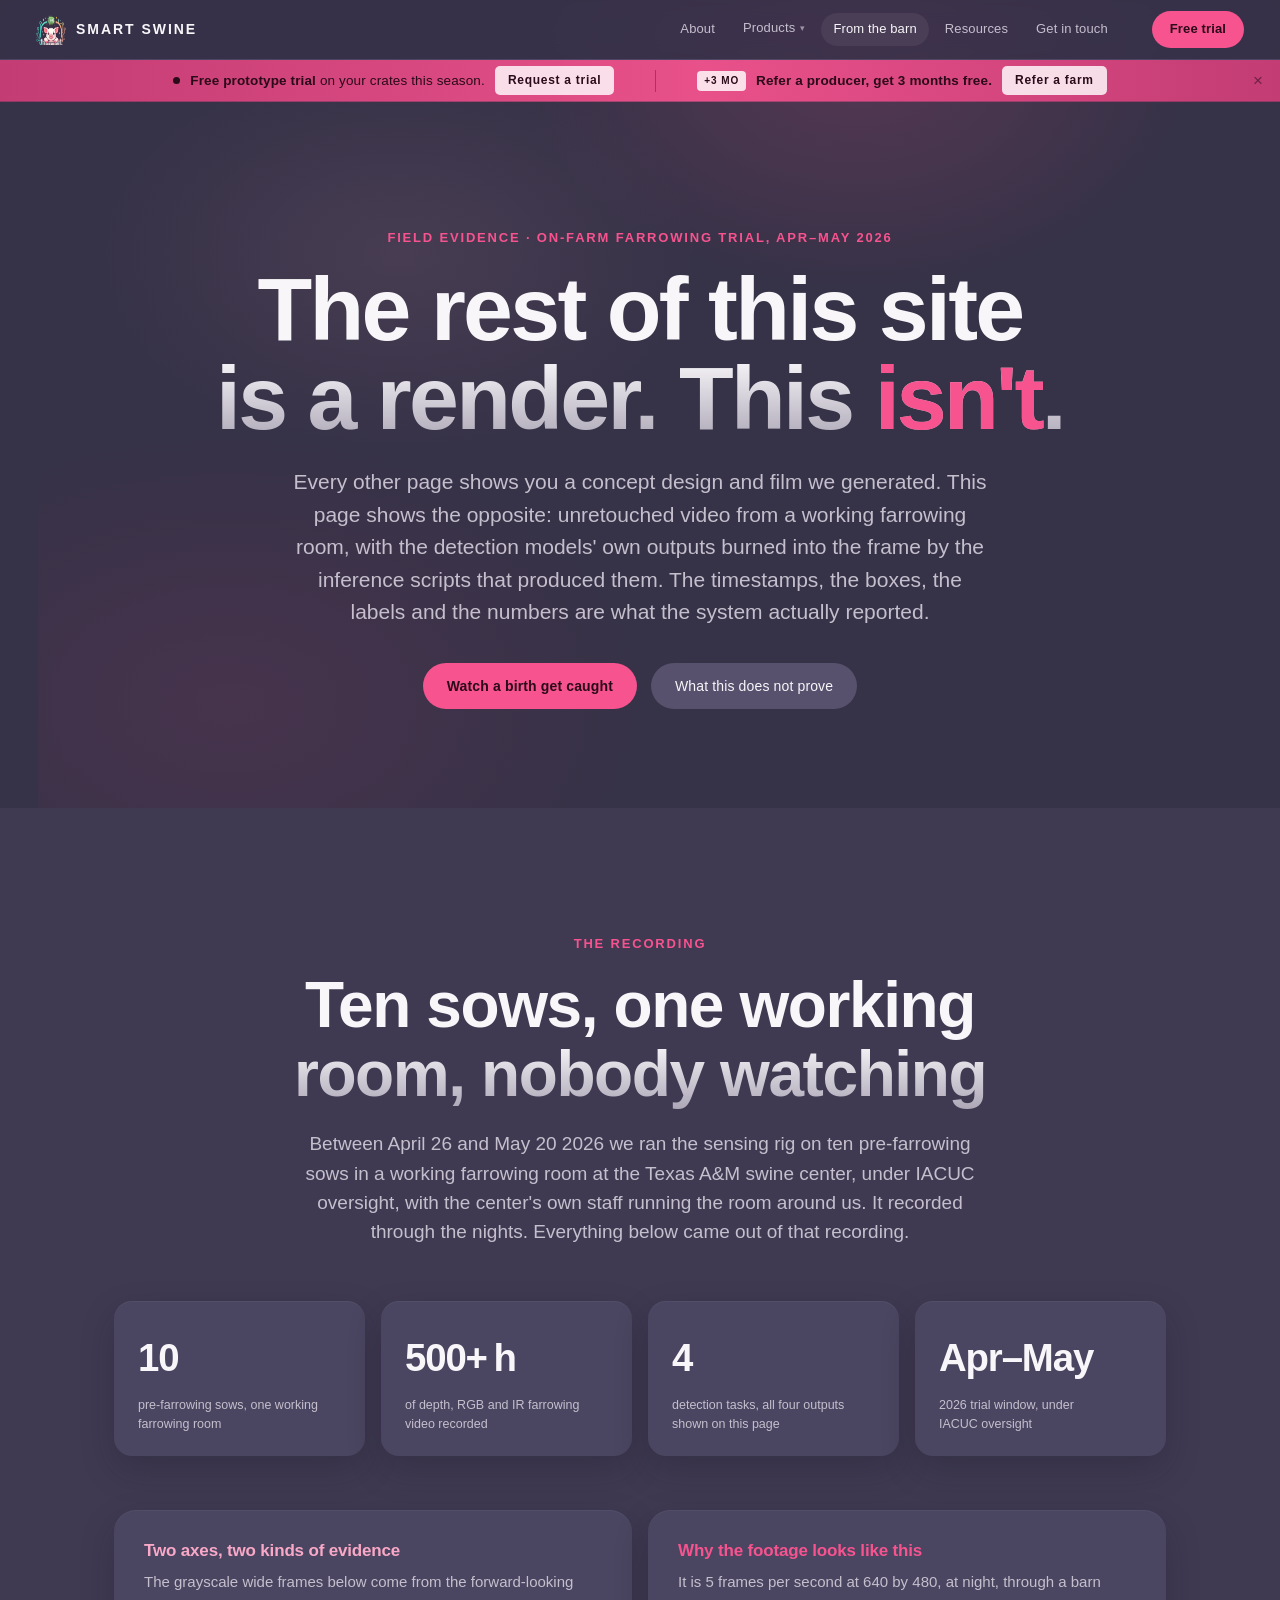
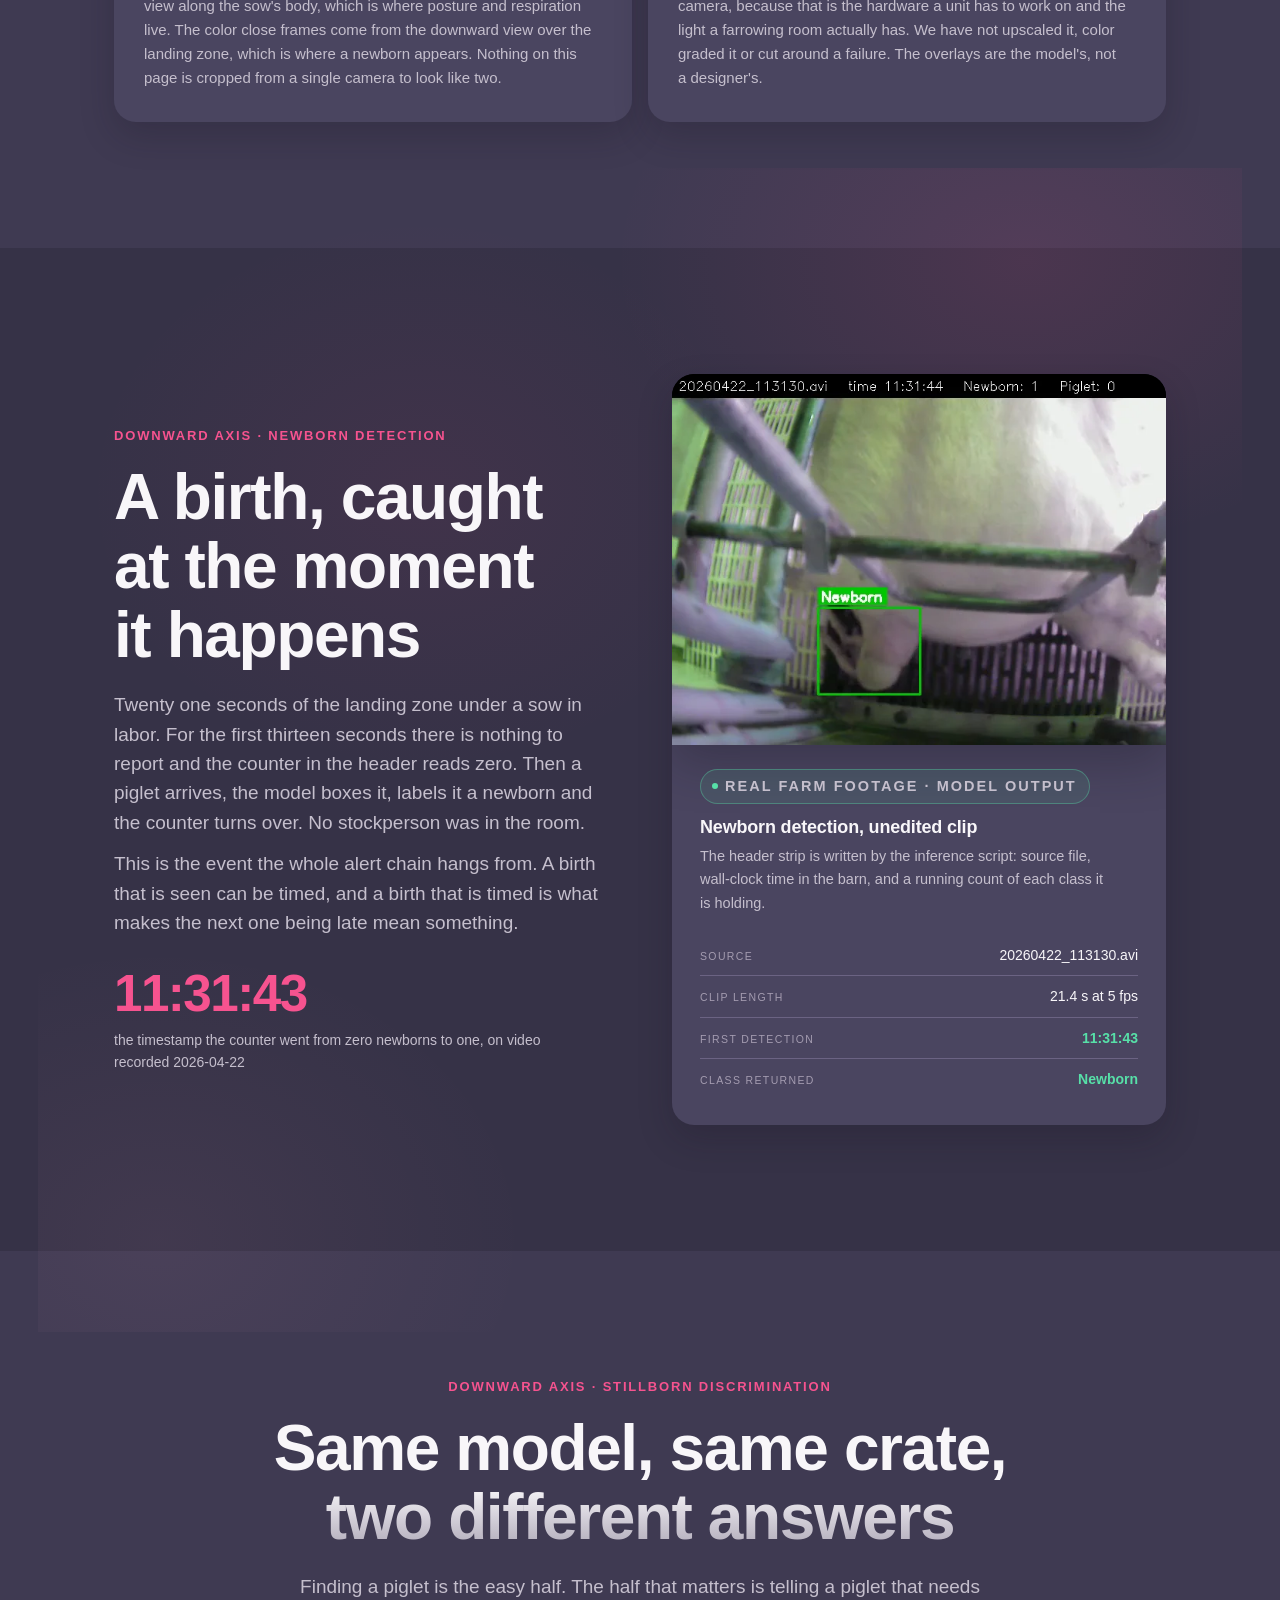
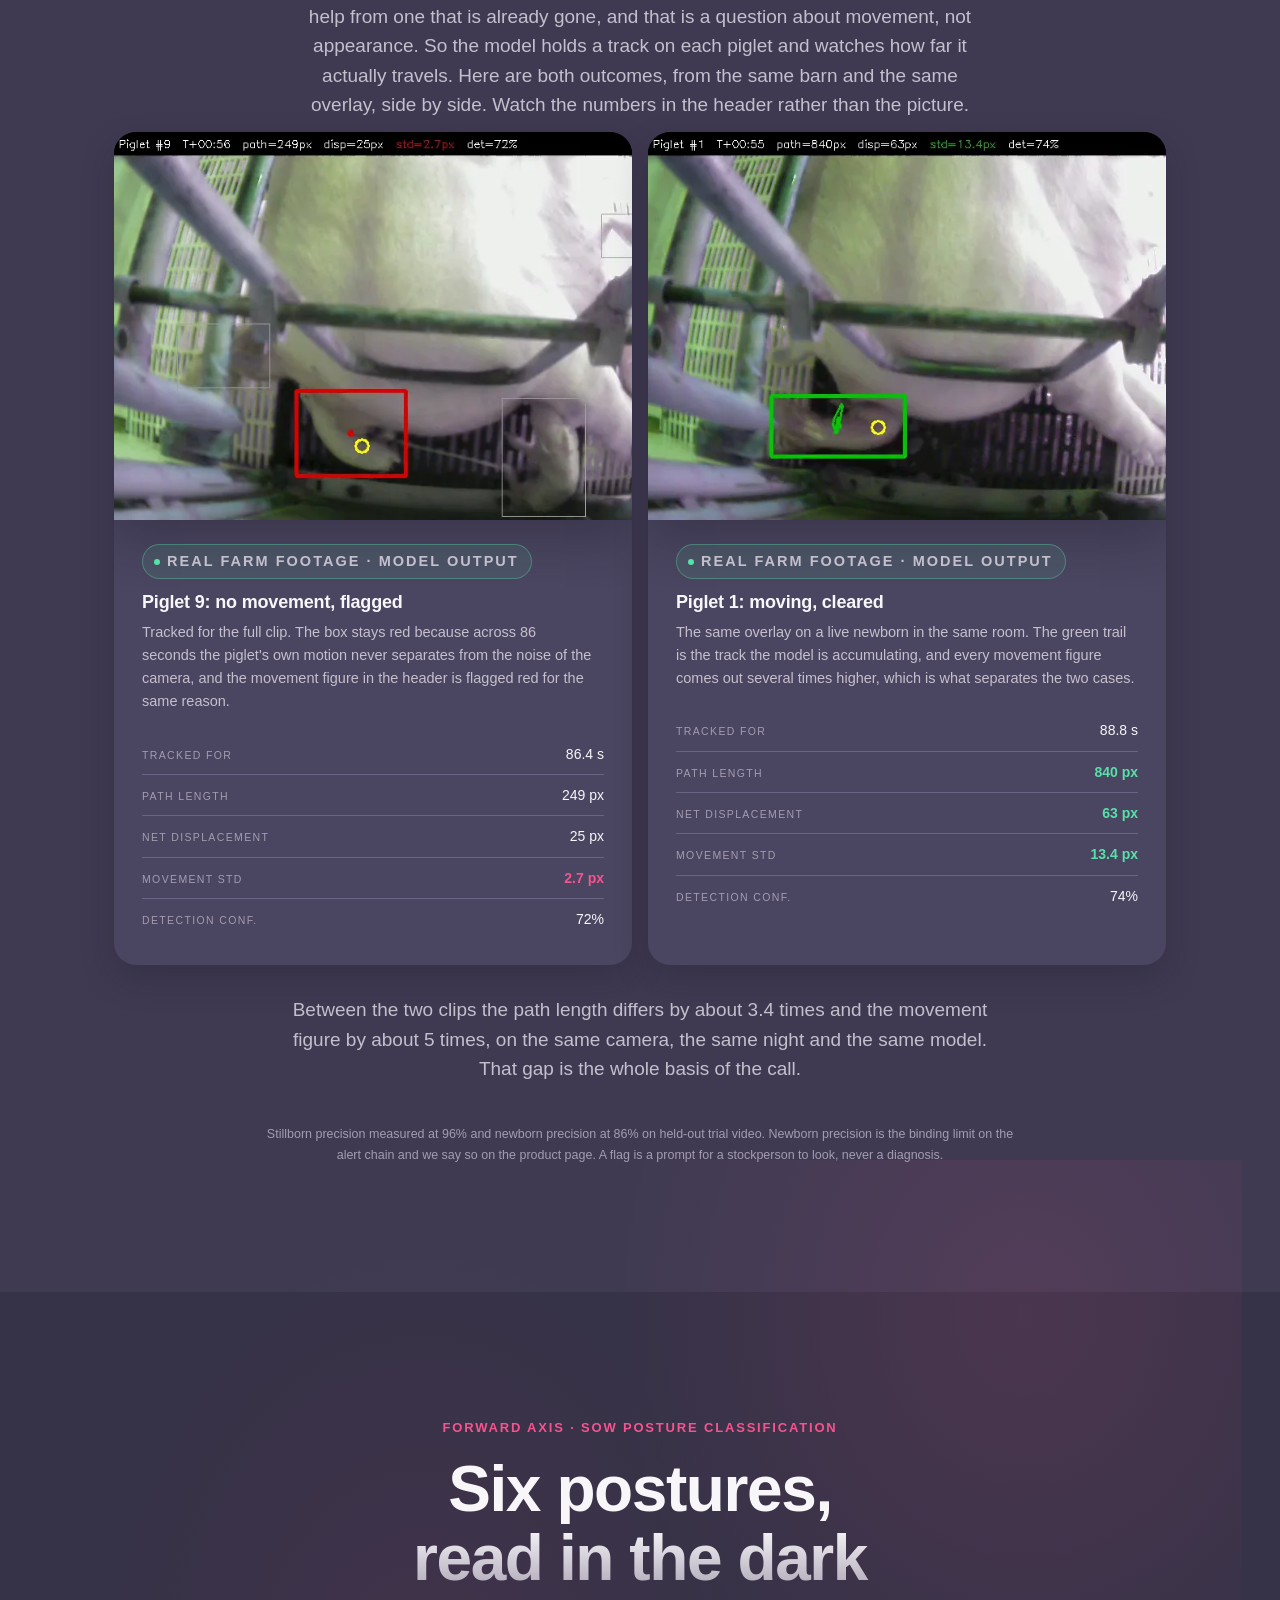
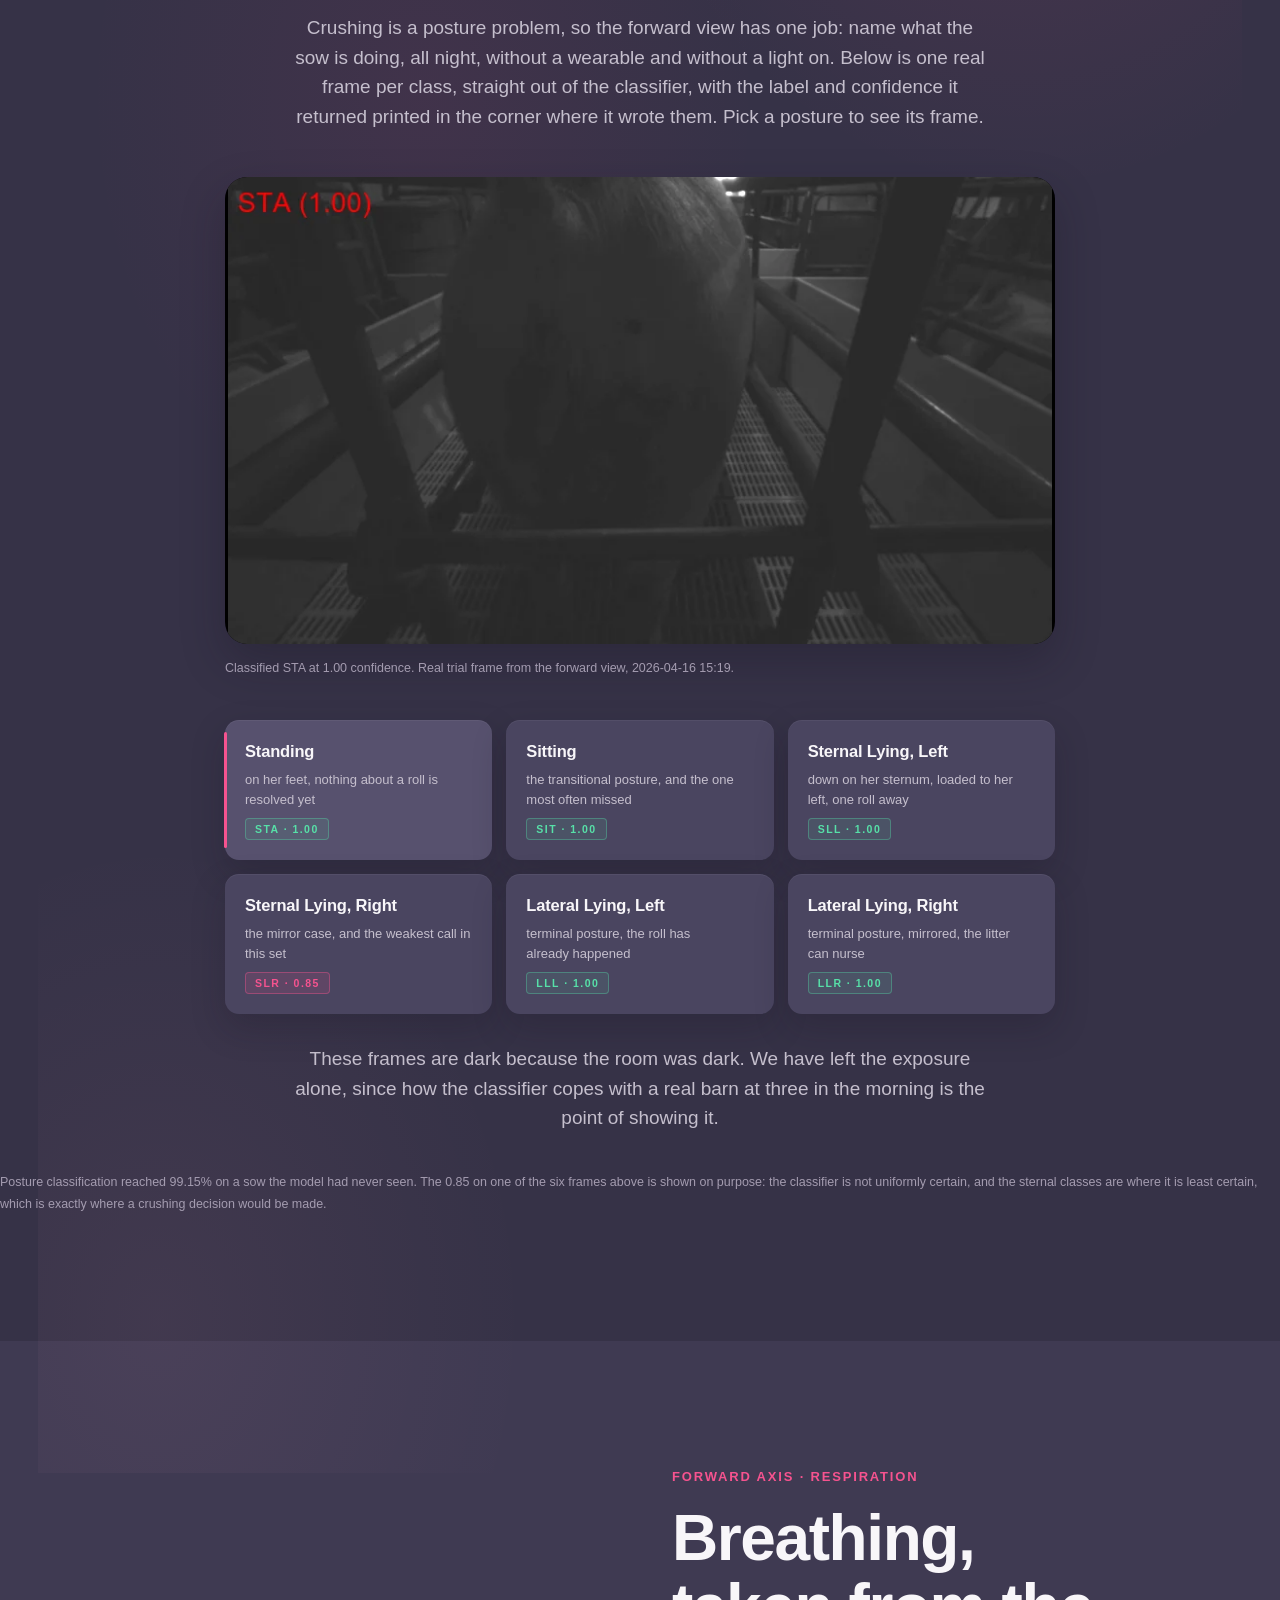
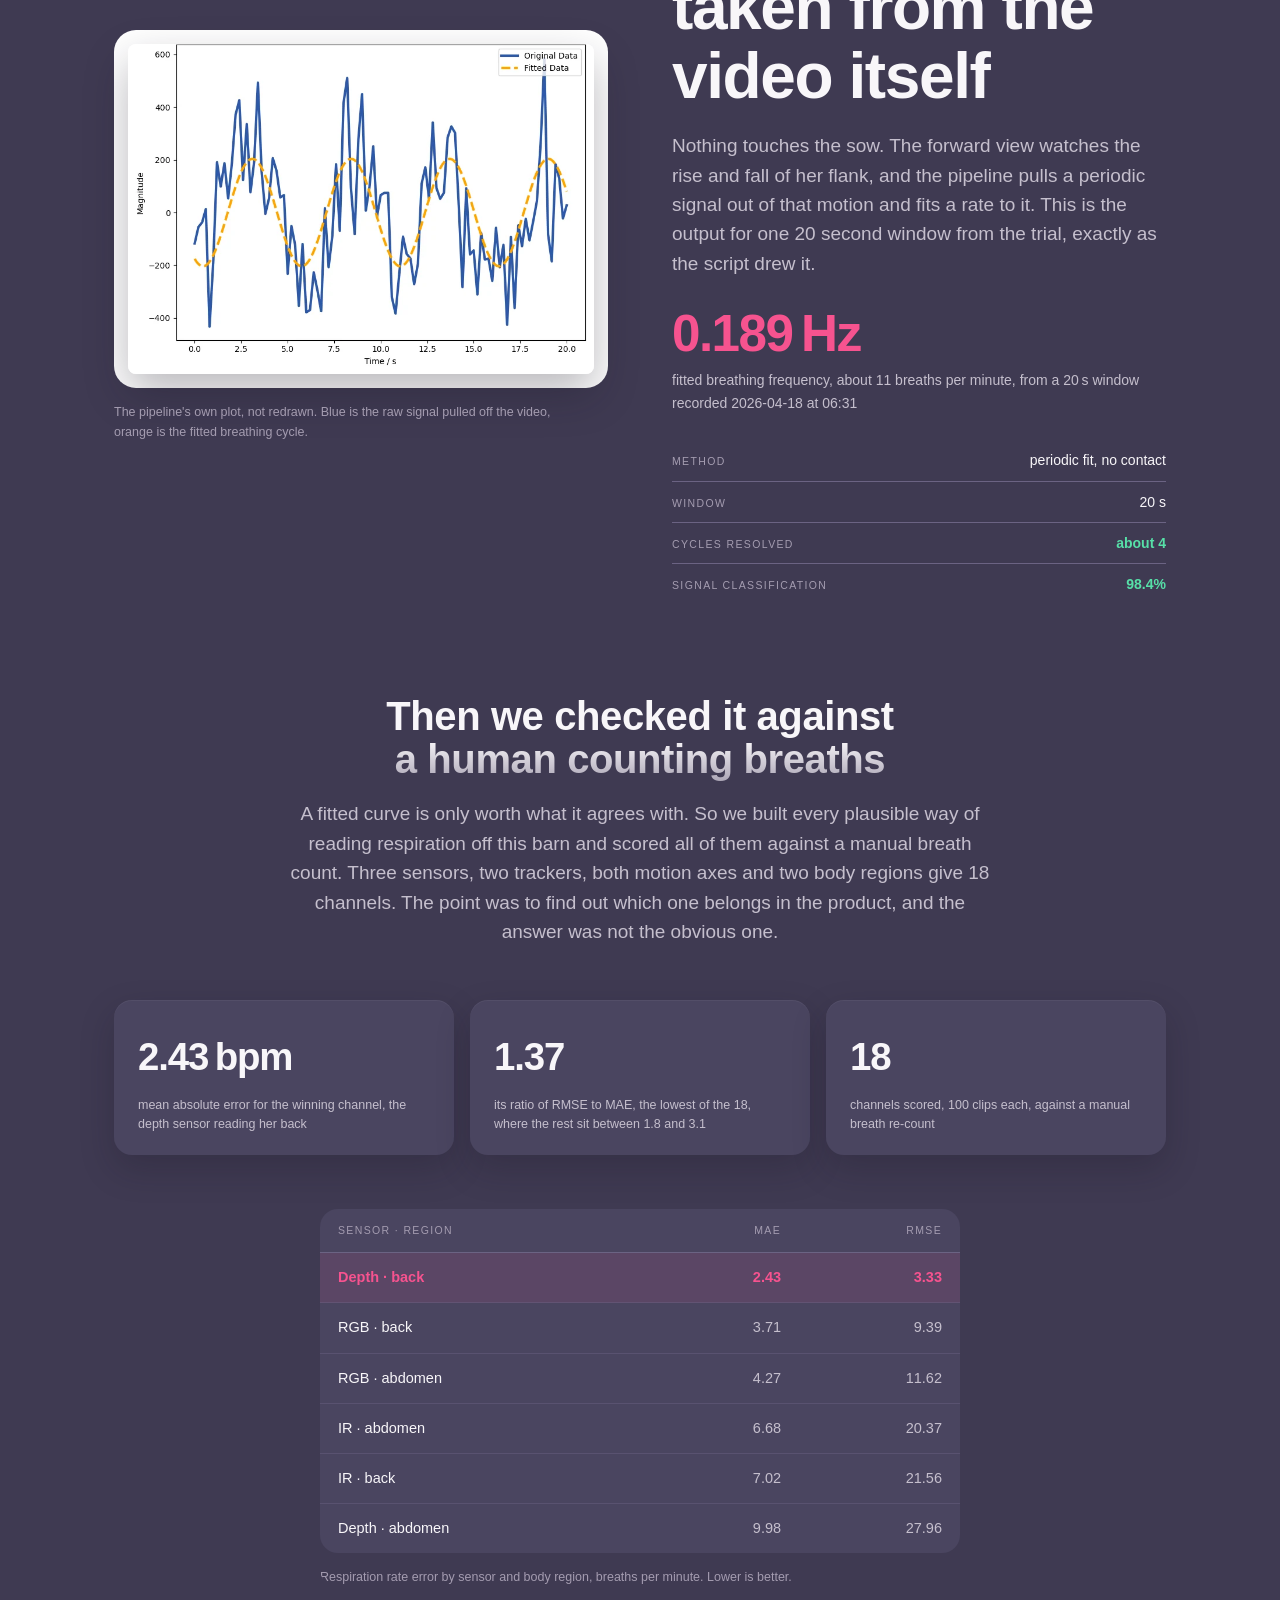
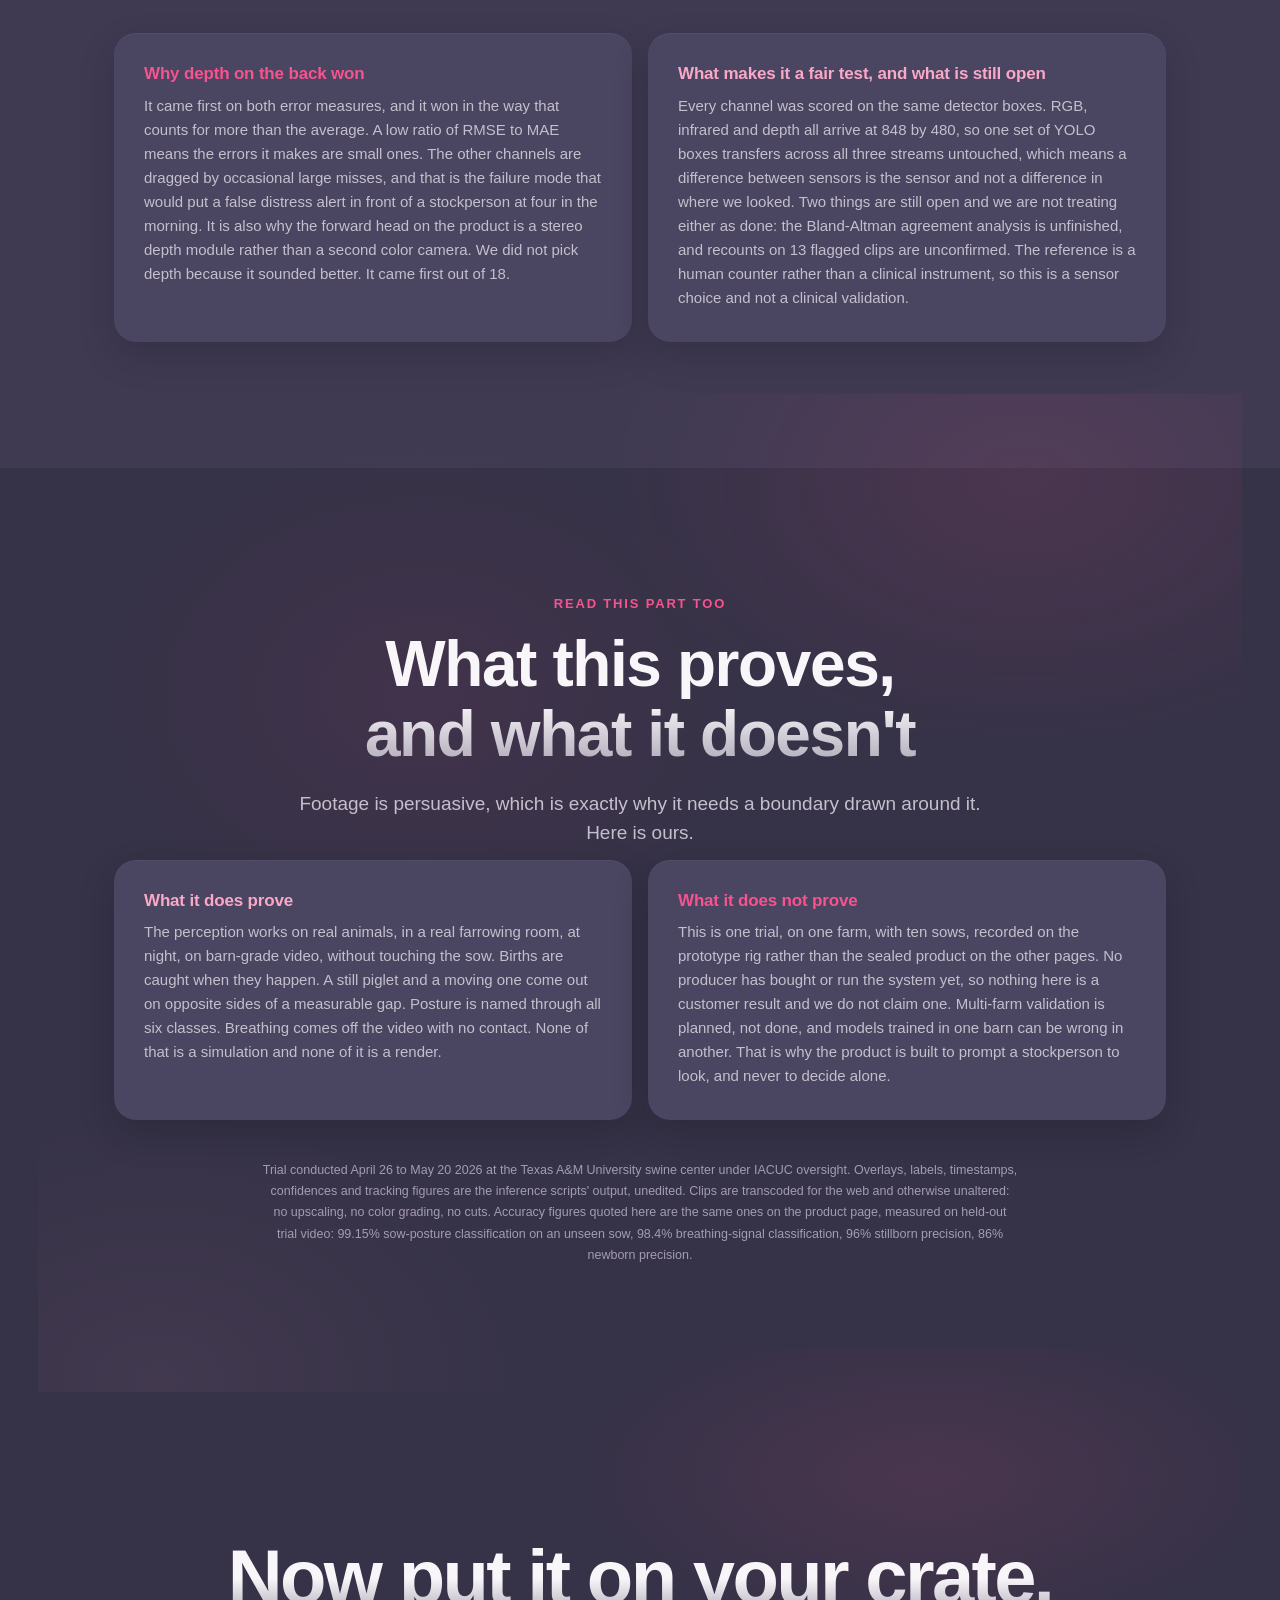
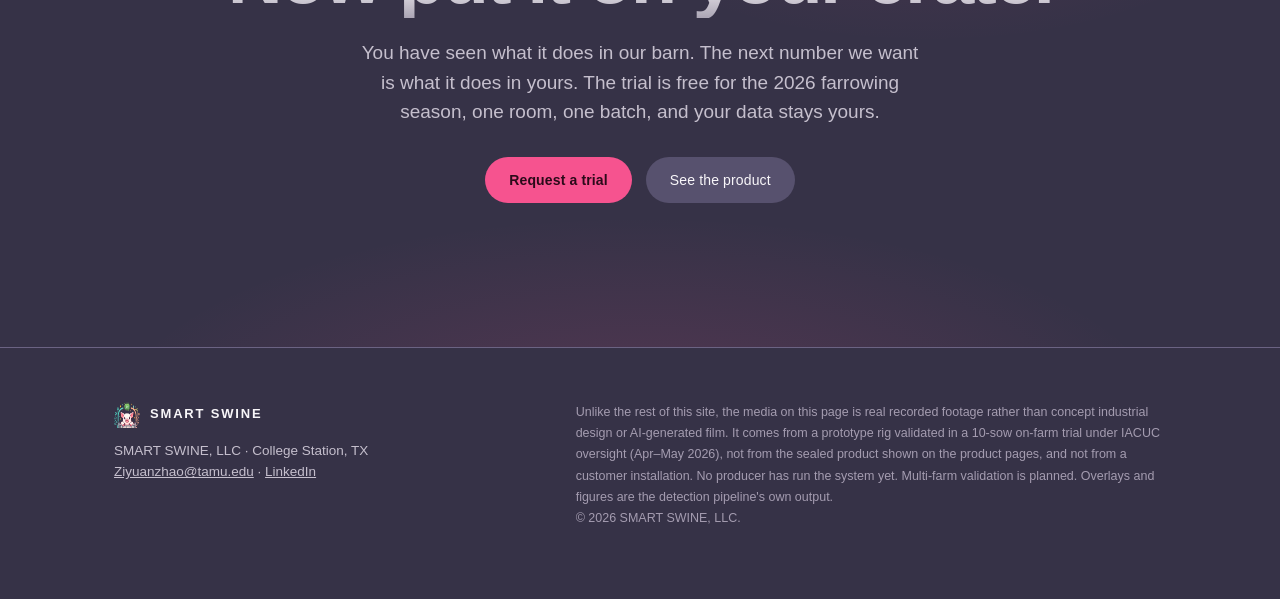
==== barn.html @ 9356fa8f "Rename the page to From the barn, resize the gallery, tidy the comparison Name: "Evidence" read clin" ====
<!DOCTYPE html>
<html lang="en">
<head>
<meta charset="UTF-8">
<meta name="viewport" content="width=device-width, initial-scale=1.0">
<title>From the barn · SMART SWINE</title>
<meta name="description" content="Real footage from the Smart Swine on-farm farrowing trial, with the detection models' own outputs burned into the frame: births caught, stillborn discrimination, sow posture and respiration.">
<link rel="icon" type="image/png" href="assets/img/logo_badge.png">
<link rel="stylesheet" href="css/style.css">
</head>
<body>

<header class="nav" id="nav">
  <a class="nav-brand" href="index.html" aria-label="Smart Swine home">
    <img src="assets/img/logo_badge.png" alt="" width="30" height="30">
    <span>SMART&nbsp;SWINE</span>
  </a>
  <nav class="nav-links" aria-label="Pages">
    <a href="index.html">About</a>
    <div class="nav-drop">
      <a href="product.html" class="nav-drop-top" aria-haspopup="true">Products<span class="caret" aria-hidden="true">&#9662;</span></a>
      <div class="nav-sub">
        <div class="nav-sub-panel">
          <a href="product.html"><b>SPM-01</b><span>Smart Piglet Monitor</span></a>
          <a href="spc01.html"><b>SPC-01</b><span>Smart Piglet Curtain</span></a>
        </div>
      </div>
    </div>
    <a href="barn.html" class="on" aria-current="page">From the barn</a>
    <a href="resources.html">Resources</a>
    <a href="contact.html">Get in touch</a>
  </nav>
  <a class="btn btn-coral nav-cta" href="contact.html#pilot">Free trial</a>
  <button class="nav-burger" type="button" aria-label="Menu" aria-expanded="false" aria-controls="mobileMenu"><span></span><span></span></button>
</header>

<nav class="mobile-menu" id="mobileMenu" aria-label="Menu">
  <a href="index.html">About</a>
  <a href="product.html">SPM-01<span>Smart Piglet Monitor</span></a>
  <a href="spc01.html">SPC-01<span>Smart Piglet Curtain</span></a>
  <a href="barn.html" class="on" aria-current="page">From the barn</a>
  <a href="resources.html">Resources</a>
  <a href="contact.html">Get in touch</a>
  <a class="btn btn-coral" href="contact.html#pilot">Free trial</a>
</nav>

<div class="promo" id="promo" role="region" aria-label="Current offers">
  <div class="promo-rail">
    <div class="promo-offer">
      <span class="promo-mark" aria-hidden="true"><span class="promo-dot"></span></span>
      <span class="promo-txt"><b>Free prototype trial</b> on your crates this season.</span>
      <a class="promo-cta" href="contact.html#pilot">Request a trial</a>
    </div>
    <span class="promo-rule" aria-hidden="true"></span>
    <div class="promo-offer">
      <span class="promo-mark promo-badge" aria-hidden="true">+3 MO</span>
      <span class="promo-txt"><b>Refer a producer, get 3 months free.</b></span>
      <a class="promo-cta" href="contact.html#refer">Refer a farm</a>
    </div>
  </div>
  <button class="promo-x" type="button" aria-label="Dismiss offers">&times;</button>
</div>


<main id="top">

<!-- ===== Hero ===== -->
<section class="page-hero">
  <div class="wrap">
    <p class="eyebrow">FIELD EVIDENCE · ON-FARM FARROWING TRIAL, APR&ndash;MAY 2026</p>
    <h1 class="rv">The rest of this site<br>is a render. This <em>isn't</em>.</h1>
    <p class="lede rv">Every other page shows you a concept design and film we
      generated. This page shows the opposite: unretouched video from a working
      farrowing room, with the detection models' own outputs burned into the
      frame by the inference scripts that produced them. The timestamps, the
      boxes, the labels and the numbers are what the system actually reported.</p>
    <div class="cta-row rv">
      <a class="btn btn-coral" href="#born">Watch a birth get caught</a>
      <a class="btn btn-ghost" href="#limits">What this does not prove</a>
    </div>
  </div>
</section>

<!-- ===== What you are looking at ===== -->
<section class="sec" id="setup">
  <div class="wrap">
    <header class="sec-head">
      <p class="eyebrow">THE RECORDING</p>
      <h2 class="rv">Ten sows, one working room, nobody watching</h2>
      <p class="lede rv">Between April 26 and May 20 2026 we ran the sensing rig
        on ten pre-farrowing sows in a working farrowing room at the Texas A&amp;M
        swine center, under IACUC oversight, with the center's own staff running
        the room around us. It recorded through the nights. Everything below came
        out of that recording.</p>
    </header>

    <div class="stats stats-4">
      <div class="stat rv"><strong data-count="10">10</strong><span>pre-farrowing sows, one working farrowing room</span></div>
      <div class="stat rv"><strong data-count="500" data-suffix="+&thinsp;h">500+&thinsp;h</strong><span>of depth, RGB and IR farrowing video recorded</span></div>
      <div class="stat rv"><strong data-count="4">4</strong><span>detection tasks, all four outputs shown on this page</span></div>
      <div class="stat rv"><strong>Apr&ndash;May</strong><span>2026 trial window, under IACUC oversight</span></div>
    </div>

    <div class="duo">
      <article class="card edge-teal rv">
        <h3>Two axes, two kinds of evidence</h3>
        <p>The grayscale wide frames below come from the forward-looking view
          along the sow's body, which is where posture and respiration live. The
          color close frames come from the downward view over the landing zone,
          which is where a newborn appears. Nothing on this page is cropped from
          a single camera to look like two.</p>
      </article>
      <article class="card edge-coral rv">
        <h3>Why the footage looks like this</h3>
        <p>It is 5 frames per second at 640 by 480, at night, through a barn
          camera, because that is the hardware a unit has to work on and the
          light a farrowing room actually has. We have not upscaled it, color
          graded it or cut around a failure. The overlays are the model's, not a
          designer's.</p>
      </article>
    </div>
  </div>
</section>

<!-- ===== Birth detection ===== -->
<section class="sec sec-deep" id="born">
  <div class="wrap split">
    <div class="split-txt">
      <p class="eyebrow">DOWNWARD AXIS · NEWBORN DETECTION</p>
      <h2 class="rv">A birth, caught at the moment it happens</h2>
      <p class="lede rv">Twenty one seconds of the landing zone under a sow in
        labor. For the first thirteen seconds there is nothing to report and the
        counter in the header reads zero. Then a piglet arrives, the model boxes
        it, labels it a newborn and the counter turns over. No stockperson was in
        the room.</p>
      <p class="lede rv">This is the event the whole alert chain hangs from. A
        birth that is seen can be timed, and a birth that is timed is what makes
        the next one being late mean something.</p>
      <div class="evi-figure rv">
        <strong>11:31:43</strong>
        <span>the timestamp the counter went from zero newborns to one, on
          video recorded 2026&#8209;04&#8209;22</span>
      </div>
    </div>
    <article class="card evi rv">
      <video class="film evi-film" autoplay muted loop playsinline preload="metadata"
             poster="assets/trial/trial_newborn_poster.webp"
             aria-label="Real trial footage, the landing zone beneath a farrowing sow. A piglet emerges and the newborn detection model draws a green box labelled Newborn around it while the header counter changes from zero to one.">
        <source src="assets/trial/trial_newborn.mp4" type="video/mp4">
      </video>
      <div class="evi-body">
        <p class="evi-real">Real farm footage · model output</p>
        <h3>Newborn detection, unedited clip</h3>
        <p>The header strip is written by the inference script: source file,
          wall-clock time in the barn, and a running count of each class it is
          holding.</p>
        <dl class="evi-read">
          <div><dt>Source</dt><dd>20260422_113130.avi</dd></div>
          <div><dt>Clip length</dt><dd>21.4 s at 5 fps</dd></div>
          <div><dt>First detection</dt><dd class="ok">11:31:43</dd></div>
          <div><dt>Class returned</dt><dd class="ok">Newborn</dd></div>
        </dl>
      </div>
    </article>
  </div>
</section>

<!-- ===== Stillborn vs live ===== -->
<section class="sec" id="stillborn">
  <div class="wrap">
    <header class="sec-head">
      <p class="eyebrow">DOWNWARD AXIS · STILLBORN DISCRIMINATION</p>
      <h2 class="rv">Same model, same crate, two different answers</h2>
      <p class="lede rv">Finding a piglet is the easy half. The half that matters
        is telling a piglet that needs help from one that is already gone, and
        that is a question about movement, not appearance. So the model holds a
        track on each piglet and watches how far it actually travels. Here are
        both outcomes, from the same barn and the same overlay, side by side.
        Watch the numbers in the header rather than the picture.</p>
    </header>
    <div class="duo">
      <article class="card evi rv">
        <video class="film evi-film" autoplay muted loop playsinline preload="metadata"
               poster="assets/trial/trial_stillborn_poster.webp"
               aria-label="Real trial footage. A tracked piglet held in a red box for 86 seconds. The header reports a path length of 249 pixels, a displacement of 25 pixels and a movement standard deviation of 2.7 pixels, flagged in red.">
          <source src="assets/trial/trial_stillborn.mp4" type="video/mp4">
        </video>
        <div class="evi-body">
          <p class="evi-real">Real farm footage · model output</p>
          <h3>Piglet 9: no movement, flagged</h3>
          <p>Tracked for the full clip. The box stays red because across 86
            seconds the piglet's own motion never separates from the noise of the
            camera, and the movement figure in the header is flagged red for the
            same reason.</p>
          <dl class="evi-read">
            <div><dt>Tracked for</dt><dd>86.4 s</dd></div>
            <div><dt>Path length</dt><dd>249 px</dd></div>
            <div><dt>Net displacement</dt><dd>25 px</dd></div>
            <div><dt>Movement std</dt><dd class="hot">2.7 px</dd></div>
            <div><dt>Detection conf.</dt><dd>72%</dd></div>
          </dl>
        </div>
      </article>
      <article class="card evi rv">
        <video class="film evi-film" autoplay muted loop playsinline preload="metadata"
               poster="assets/trial/trial_liveborn_poster.webp"
               aria-label="Real trial footage. A tracked piglet held in a green box with its motion trail drawn behind it. The header reports a path length of 840 pixels, a displacement of 63 pixels and a movement standard deviation of 13.4 pixels, in green.">
          <source src="assets/trial/trial_liveborn.mp4" type="video/mp4">
        </video>
        <div class="evi-body">
          <p class="evi-real">Real farm footage · model output</p>
          <h3>Piglet 1: moving, cleared</h3>
          <p>The same overlay on a live newborn in the same room. The green trail
            is the track the model is accumulating, and every movement figure
            comes out several times higher, which is what separates the two
            cases.</p>
          <dl class="evi-read">
            <div><dt>Tracked for</dt><dd>88.8 s</dd></div>
            <div><dt>Path length</dt><dd class="ok">840 px</dd></div>
            <div><dt>Net displacement</dt><dd class="ok">63 px</dd></div>
            <div><dt>Movement std</dt><dd class="ok">13.4 px</dd></div>
            <div><dt>Detection conf.</dt><dd>74%</dd></div>
          </dl>
        </div>
      </article>
    </div>
    <p class="lede rv center">Between the two clips the path length differs by
      about 3.4 times and the movement figure by about 5 times, on the same
      camera, the same night and the same model. That gap is the whole basis of
      the call.</p>
    <p class="fine rv">Stillborn precision measured at 96% and newborn precision
      at 86% on held-out trial video. Newborn precision is the binding limit on
      the alert chain and we say so on the product page. A flag is a prompt for a
      stockperson to look, never a diagnosis.</p>
  </div>
</section>

<!-- ===== Posture ===== -->
<section class="sec sec-deep" id="posture">
  <div class="wrap">
    <header class="sec-head">
      <p class="eyebrow">FORWARD AXIS · SOW POSTURE CLASSIFICATION</p>
      <h2 class="rv">Six postures, read in the dark</h2>
      <p class="lede rv">Crushing is a posture problem, so the forward view has
        one job: name what the sow is doing, all night, without a wearable and
        without a light on. Below is one real frame per class, straight out of
        the classifier, with the label and confidence it returned printed in the
        corner where it wrote them. Pick a posture to see its frame.</p>
    </header>

    <div class="pgal pgal--evi rv" id="pgal">
      <figure class="pstack pstack--wide">
        <img class="on" src="assets/trial/posture_sta.webp" alt="Real trial frame, forward view along the crate at night, sow standing, with the classifier's label STA and confidence 1.00 printed in the corner">
        <img src="assets/trial/posture_sit.webp" alt="Real trial frame, sow sitting, classifier label SIT at 1.00 confidence" loading="lazy">
        <img src="assets/trial/posture_sll.webp" alt="Real trial frame, sow in sternal lying loaded left, classifier label SLL at 1.00 confidence" loading="lazy">
        <img src="assets/trial/posture_slr.webp" alt="Real trial frame, sow in sternal lying loaded right, classifier label SLR at 0.85 confidence" loading="lazy">
        <img src="assets/trial/posture_lll.webp" alt="Real trial frame, sow in lateral lying on her left, classifier label LLL at 1.00 confidence" loading="lazy">
        <img src="assets/trial/posture_llr.webp" alt="Real trial frame, sow in lateral lying on her right, classifier label LLR at 1.00 confidence" loading="lazy">
        <figcaption id="pcap" aria-live="polite">Classified STA at 1.00 confidence.
          Real trial frame from the forward view, 2026-04-16 15:19.</figcaption>
      </figure>
      <div class="prows" aria-label="Sow posture classes">
        <button class="prow on" aria-pressed="true" data-p="0"
                data-cap="Classified STA at 1.00 confidence. Real trial frame from the forward view, 2026-04-16 15:19.">
          <b>Standing</b>
          <em>on her feet, nothing about a roll is resolved yet</em>
          <span class="pbadge ok">STA · 1.00</span>
        </button>
        <button class="prow" aria-pressed="false" data-p="1"
                data-cap="Classified SIT at 1.00 confidence. Real trial frame from the forward view, 2026-04-16 15:18.">
          <b>Sitting</b>
          <em>the transitional posture, and the one most often missed</em>
          <span class="pbadge ok">SIT · 1.00</span>
        </button>
        <button class="prow" aria-pressed="false" data-p="2"
                data-cap="Classified SLL at 1.00 confidence. Real trial frame from the forward view, 2026-04-16 15:53.">
          <b>Sternal Lying, Left</b>
          <em>down on her sternum, loaded to her left, one roll away</em>
          <span class="pbadge ok">SLL · 1.00</span>
        </button>
        <button class="prow" aria-pressed="false" data-p="3"
                data-cap="Classified SLR at 0.85 confidence, the lowest of the six frames here. Real trial frame from the forward view, 2026-04-17 03:51.">
          <b>Sternal Lying, Right</b>
          <em>the mirror case, and the weakest call in this set</em>
          <span class="pbadge hot">SLR · 0.85</span>
        </button>
        <button class="prow" aria-pressed="false" data-p="4"
                data-cap="Classified LLL at 1.00 confidence. Real trial frame from the forward view, 2026-04-18 02:21.">
          <b>Lateral Lying, Left</b>
          <em>terminal posture, the roll has already happened</em>
          <span class="pbadge ok">LLL · 1.00</span>
        </button>
        <button class="prow" aria-pressed="false" data-p="5"
                data-cap="Classified LLR at 1.00 confidence. Real trial frame from the forward view, 2026-04-17 02:46.">
          <b>Lateral Lying, Right</b>
          <em>terminal posture, mirrored, the litter can nurse</em>
          <span class="pbadge ok">LLR · 1.00</span>
        </button>
      </div>
    </div>
    </div>

    <p class="lede rv center">These frames are dark because the room was dark.
      We have left the exposure alone, since how the classifier copes with a real
      barn at three in the morning is the point of showing it.</p>
    <p class="fine rv">Posture classification reached 99.15% on a sow the model
      had never seen. The 0.85 on one of the six frames above is shown on purpose:
      the classifier is not uniformly certain, and the sternal classes are where
      it is least certain, which is exactly where a crushing decision would be
      made.</p>
  </div>
</section>

<!-- ===== Respiration ===== -->
<section class="sec" id="respiration">
  <div class="wrap split">
    <figure class="split-img rv">
      <div class="evi-plot">
        <img src="assets/trial/trial_respiration.webp" alt="The respiration pipeline's own output plot. A noisy blue signal extracted from 20 seconds of trial video, with a fitted orange sinusoid through it completing about four cycles.">
      </div>
      <figcaption>The pipeline's own plot, not redrawn. Blue is the raw signal
        pulled off the video, orange is the fitted breathing cycle.</figcaption>
    </figure>
    <div class="split-txt">
      <p class="eyebrow">FORWARD AXIS · RESPIRATION</p>
      <h2 class="rv">Breathing, taken from the video itself</h2>
      <p class="lede rv">Nothing touches the sow. The forward view watches the
        rise and fall of her flank, and the pipeline pulls a periodic signal out
        of that motion and fits a rate to it. This is the output for one 20
        second window from the trial, exactly as the script drew it.</p>
      <div class="evi-figure rv">
        <strong>0.189&thinsp;Hz</strong>
        <span>fitted breathing frequency, about 11 breaths per minute, from a
          20&thinsp;s window recorded 2026&#8209;04&#8209;18 at 06:31</span>
      </div>
      <dl class="evi-read rv">
        <div><dt>Method</dt><dd>periodic fit, no contact</dd></div>
        <div><dt>Window</dt><dd>20 s</dd></div>
        <div><dt>Cycles resolved</dt><dd class="ok">about 4</dd></div>
        <div><dt>Signal classification</dt><dd class="ok">98.4%</dd></div>
      </dl>
    </div>
  </div>

  <div class="wrap">
    <header class="sec-head">
      <h3 class="sub-h rv">Then we checked it against a human counting breaths</h3>
      <p class="lede rv">A fitted curve is only worth what it agrees with. So we
        built every plausible way of reading respiration off this barn and scored
        all of them against a manual breath count. Three sensors, two trackers,
        both motion axes and two body regions give 18 channels. The point was to
        find out which one belongs in the product, and the answer was not the
        obvious one.</p>
    </header>

    <div class="stats stats-3">
      <div class="stat rv"><strong data-count="2.43" data-dec="2" data-suffix="&thinsp;bpm">2.43&thinsp;bpm</strong><span>mean absolute error for the winning channel, the depth sensor reading her back</span></div>
      <div class="stat rv"><strong data-count="1.37" data-dec="2">1.37</strong><span>its ratio of RMSE to MAE, the lowest of the 18, where the rest sit between 1.8 and 3.1</span></div>
      <div class="stat rv"><strong data-count="18">18</strong><span>channels scored, 100 clips each, against a manual breath re-count</span></div>
    </div>

    <div class="evi-tbl-wrap rv">
      <table class="evi-tbl">
        <caption>Respiration rate error by sensor and body region, breaths per
          minute. Lower is better.</caption>
        <thead>
          <tr><th scope="col">Sensor · region</th><th scope="col">MAE</th><th scope="col">RMSE</th></tr>
        </thead>
        <tbody>
          <tr class="best"><th scope="row">Depth · back</th><td>2.43</td><td>3.33</td></tr>
          <tr><th scope="row">RGB · back</th><td>3.71</td><td>9.39</td></tr>
          <tr><th scope="row">RGB · abdomen</th><td>4.27</td><td>11.62</td></tr>
          <tr><th scope="row">IR · abdomen</th><td>6.68</td><td>20.37</td></tr>
          <tr><th scope="row">IR · back</th><td>7.02</td><td>21.56</td></tr>
          <tr><th scope="row">Depth · abdomen</th><td>9.98</td><td>27.96</td></tr>
        </tbody>
      </table>
    </div>

    <div class="duo">
      <article class="card edge-coral rv">
        <h3>Why depth on the back won</h3>
        <p>It came first on both error measures, and it won in the way that
          counts for more than the average. A low ratio of RMSE to MAE means the
          errors it makes are small ones. The other channels are dragged by
          occasional large misses, and that is the failure mode that would put a
          false distress alert in front of a stockperson at four in the morning.
          It is also why the forward head on the product is a stereo depth module
          rather than a second color camera. We did not pick depth because it
          sounded better. It came first out of 18.</p>
      </article>
      <article class="card edge-teal rv">
        <h3>What makes it a fair test, and what is still open</h3>
        <p>Every channel was scored on the same detector boxes. RGB, infrared and
          depth all arrive at 848 by 480, so one set of YOLO boxes transfers
          across all three streams untouched, which means a difference between
          sensors is the sensor and not a difference in where we looked. Two
          things are still open and we are not treating either as done: the
          Bland-Altman agreement analysis is unfinished, and recounts on 13
          flagged clips are unconfirmed. The reference is a human counter rather
          than a clinical instrument, so this is a sensor choice and not a
          clinical validation.</p>
      </article>
    </div>
  </div>

</section>

<!-- ===== Honest limits ===== -->
<section class="sec sec-deep" id="limits">
  <div class="wrap">
    <header class="sec-head">
      <p class="eyebrow">READ THIS PART TOO</p>
      <h2 class="rv">What this proves,<br>and what it doesn't</h2>
      <p class="lede rv">Footage is persuasive, which is exactly why it needs a
        boundary drawn around it. Here is ours.</p>
    </header>
    <div class="duo">
      <article class="card edge-teal rv">
        <h3>What it does prove</h3>
        <p>The perception works on real animals, in a real farrowing room, at
          night, on barn-grade video, without touching the sow. Births are caught
          when they happen. A still piglet and a moving one come out on opposite
          sides of a measurable gap. Posture is named through all six classes.
          Breathing comes off the video with no contact. None of that is a
          simulation and none of it is a render.</p>
      </article>
      <article class="card edge-coral rv">
        <h3>What it does not prove</h3>
        <p>This is one trial, on one farm, with ten sows, recorded on the
          prototype rig rather than the sealed product on the other pages. No
          producer has bought or run the system yet, so nothing here is a
          customer result and we do not claim one. Multi-farm validation is
          planned, not done, and models trained in one barn can be wrong in
          another. That is why the product is built to prompt a stockperson to
          look, and never to decide alone.</p>
      </article>
    </div>
    <p class="fine rv">Trial conducted April 26 to May 20 2026 at the Texas A&amp;M
      University swine center under IACUC oversight. Overlays, labels,
      timestamps, confidences and tracking figures are the inference scripts'
      output, unedited. Clips are transcoded for the web and otherwise unaltered:
      no upscaling, no color grading, no cuts. Accuracy figures quoted here are
      the same ones on the product page, measured on held-out trial video: 99.15%
      sow-posture classification on an unseen sow, 98.4% breathing-signal
      classification, 96% stillborn precision, 86% newborn precision.</p>
  </div>
</section>

<!-- ===== CTA ===== -->
<section class="cta" id="contact">
  <div class="wrap">
    <h2 class="rv">Now put it on your crate.</h2>
    <p class="lede rv">You have seen what it does in our barn. The next number we
      want is what it does in yours. The trial is free for the 2026 farrowing
      season, one room, one batch, and your data stays yours.</p>
    <div class="cta-row rv">
      <a class="btn btn-coral" href="contact.html#pilot">Request a trial</a>
      <a class="btn btn-ghost" href="product.html">See the product</a>
    </div>
  </div>
</section>

<footer class="foot">
  <div class="wrap foot-grid">
    <div>
      <p class="foot-brand"><img src="assets/img/logo_badge.png" alt="" width="26" height="26"> SMART&nbsp;SWINE</p>
      <p class="mut">SMART SWINE, LLC · College Station, TX</p>
      <p class="mut"><a href="mailto:Ziyuanzhao@tamu.edu">Ziyuanzhao@tamu.edu</a> ·
         <a href="https://www.linkedin.com/company/133423991/" rel="noopener" target="_blank">LinkedIn</a></p>
    </div>
    <p class="fine">Unlike the rest of this site, the media on this page is real
      recorded footage rather than concept industrial design or AI-generated
      film. It comes from a prototype rig validated in a 10-sow on-farm trial
      under IACUC oversight (Apr–May 2026), not from the sealed product shown on
      the product pages, and not from a customer installation. No producer has
      run the system yet. Multi-farm validation is planned. Overlays and figures
      are the detection pipeline's own output.<br>© 2026 SMART SWINE, LLC.</p>
  </div>
</footer>

</main>

<script src="vendor/gsap.min.js"></script>
<script src="vendor/ScrollTrigger.min.js"></script>
<script src="js/main.js"></script>
</body>
</html>
---- css/style.css ----
/* SMART SWINE — company site
   Tokens: plum-charcoal stack + pink brand (the mascot's own color).
   --coral/--teal/--seal keep their names as historical aliases; every value
   resolves into the pink system.
   Type: system stack (SF Pro on Apple hardware), self-hosted Roboto as the
   fallback for platforms without a suitable system face (css/fonts.css).
   Surface language: borderless elevated cards, large radii, pill buttons,
   centered section heads — decoration carries nothing the layout doesn't. */

@import url("fonts.css");

:root {
  /* Well off black: the darkest surface is a plum-tinted charcoal, not a void.
     Every step is ~11 levels apart so cards, cards-on-cards and rules all
     separate without needing borders to do the work. */
  --bg0: #363247;
  --bg1: #3f3a52;
  --bg2: #4a4560;
  --bg3: #57516e;
  --line: #6b6383;
  --ink: #f8f6f9;
  --mut: #c5bfcd;
  --dim: #a49cb0;
  --pink: #f6538f;
  --rose: #f9a8c7;
  --coral: var(--pink);
  --teal: var(--rose);
  --seal: #cf3d78;
  --seal-hi: #f76fa8;
  --sans: -apple-system, BlinkMacSystemFont, "SF Pro Display", "SF Pro Text",
          "Segoe UI", "Roboto", "Helvetica Neue", Helvetica, Arial, sans-serif;
  /* One family — label roles keep their own voice through tracking, case
     and weight rather than a second face. */
  --mono: var(--sans);
  --pad: clamp(20px, 5vw, 72px);
  --r-lg: 22px;   /* media tiles, feature cards */
  --r-md: 18px;   /* stat tiles, list cards */
  --r-sm: 14px;   /* small chrome */
}

* { margin: 0; padding: 0; box-sizing: border-box; }
html { scroll-behavior: smooth; overflow-anchor: none; }
@media (prefers-reduced-motion: reduce) { html { scroll-behavior: auto; } }

body {
  text-wrap: pretty;
  background: var(--bg1);
  color: var(--ink);
  font-family: var(--sans);
  font-size: 17px;
  line-height: 1.6;
  -webkit-font-smoothing: antialiased;
  overflow-x: hidden;
}

img { max-width: 100%; display: block; }
a { color: inherit; }
section { scroll-margin-top: 64px; }

.wrap { max-width: 1180px; margin: 0 auto; padding: 0 var(--pad); }
.mono { font-family: var(--mono); font-size: 0.8em; font-weight: 500; letter-spacing: 0.1em; }
.mut { color: var(--mut); }
.teal { color: var(--teal); }
.fine { color: var(--dim); font-size: 12.5px; line-height: 1.7; margin-top: 40px; }
.fine.center { text-align: center; max-width: 720px; margin: 28px auto 0; padding: 0 var(--pad); }
/* section-bottom disclaimers sit centered under centered section bodies */
.sec .wrap > .fine { text-align: center; max-width: 760px; margin-left: auto; margin-right: auto; }

/* ---------- headings ---------- */
h1, h2, h3, h4 {
  font-weight: 700; letter-spacing: -0.022em; line-height: 1.08;
  /* balance: a two-line heading splits evenly instead of running full width
     and then dropping two words onto a stub line */
  text-wrap: balance;
}
.beat h1, .beat h2, .page-hero h1, .cta h2 { font-weight: 900; letter-spacing: -0.035em; }
h2 { font-size: clamp(36px, 5vw, 64px); margin-bottom: 20px; }
h3 { font-size: 21px; letter-spacing: -0.01em; margin-bottom: 10px; }
.sub-h { font-size: clamp(26px, 3.2vw, 40px); margin: 90px 0 18px; }
.lede {
  color: var(--mut); max-width: 700px; font-size: 19px; line-height: 1.55;
  margin-bottom: 12px;
  /* pretty: never leave a single word alone on the last line */
  text-wrap: pretty;
}
.lede a { color: var(--pink); }

/* Section kicker: a small pink label above the headline, nothing else. */
.eyebrow {
  font-size: 13px;
  font-weight: 700;
  letter-spacing: 0.14em;
  color: var(--pink);
  margin-bottom: 16px;
}

/* Centered section head: kicker → headline → lede, one pattern everywhere. */
.sec-head { max-width: 800px; margin: 0 auto; text-align: center; }
.sec-head .lede { margin-left: auto; margin-right: auto; }
.lede.center { margin: 30px auto 0; text-align: center; }

/* Display headlines fade from ink into the muted tone toward the baseline —
   the big-type treatment of premium dark product pages. Skipped on the hero
   beats, whose text-shadow would show through a transparent fill. */
.sec-head h2, .sec-head .sub-h, .page-hero h1, .cta h2 {
  background: linear-gradient(180deg, var(--ink) 52%, rgba(197, 191, 205, 0.82));
  -webkit-background-clip: text; background-clip: text;
  -webkit-text-fill-color: transparent;
  color: var(--ink);
}
.page-hero h1 em { -webkit-text-fill-color: var(--pink); }

/* ---------- nav ---------- */
.nav {
  position: fixed; inset: 0 0 auto 0; z-index: 50;
  display: flex; align-items: center; gap: 26px;
  padding: 0 clamp(16px, 3vw, 36px);
  height: 60px;
  background: rgba(54, 50, 71, 0.78);
  backdrop-filter: saturate(180%) blur(20px);
  -webkit-backdrop-filter: saturate(180%) blur(20px);
  border-bottom: 1px solid rgba(107, 99, 131, 0.45);
}
.nav-brand {
  display: flex; align-items: center; gap: 10px;
  font-weight: 700; letter-spacing: 0.14em; font-size: 14px;
  text-decoration: none;
}
.nav-links { display: flex; gap: 4px; margin-left: auto; }
.nav-links a {
  font-size: 13px; font-weight: 400; letter-spacing: 0.01em;
  color: var(--mut); text-decoration: none;
  padding: 6px 12px; border-radius: 980px;
  transition: color 0.2s, background 0.2s;
}
.nav-links a:hover, .nav-links a.on { color: var(--ink); background: rgba(255,255,255,0.06); }
/* Products dropdown: both product pages live under one nav item.
   CSS-only — opens on hover and on keyboard focus (focus-within), the
   top link itself still goes to product.html. */
.nav-drop { position: relative; }
.nav-drop-top .caret {
  display: inline-block; margin-left: 5px; font-size: 9px;
  transform: translateY(-1px); opacity: 0.7;
}
.nav-sub {
  position: absolute; top: 100%; left: 50%;
  transform: translateX(-50%);
  padding-top: 10px;                 /* hover bridge over the gap */
  display: none; min-width: 250px;
}
.nav-sub-panel {
  display: flex; flex-direction: column; gap: 2px;
  background: rgba(54, 50, 71, 0.96);
  backdrop-filter: saturate(180%) blur(20px);
  -webkit-backdrop-filter: saturate(180%) blur(20px);
  border: 1px solid rgba(107, 99, 131, 0.45); border-radius: 16px;
  padding: 8px;
  box-shadow: 0 18px 44px rgba(0, 0, 0, 0.45);
}
.nav-drop:hover .nav-sub,
.nav-drop:focus-within .nav-sub { display: block; }
.nav-sub a { display: block; white-space: nowrap; }
.nav-sub a b { color: var(--ink); font-weight: 700; }
.nav-sub a span { display: block; font-size: 11px; letter-spacing: 0.04em;
                  color: var(--dim); margin-top: 1px; }
/* .btn.nav-cta: compound beats the later .btn rule regardless of order */
.nav-cta { margin-left: 6px; }
.btn.nav-cta { padding: 8px 18px; font-size: 13px; }
@media (max-width: 980px) {
  .nav-links { display: none; }
  .nav-cta { margin-left: auto; }
}
/* very narrow: the bar holds brand + pill + burger on one line */
@media (max-width: 560px) {
  .nav { gap: 10px; }
  .nav-brand span { font-size: 12px; letter-spacing: 0.1em; }
  .btn.nav-cta { padding: 7px 14px; font-size: 12px; }
}

/* ---------- mobile menu ----------
   Burger lives in the nav on small screens; the panel drops below the
   60px bar, covers the promo strip, and locks page scroll while open. */
.nav-burger {
  display: none;
  width: 40px; height: 40px; flex: none;
  border: 0; border-radius: 980px;
  background: transparent; cursor: pointer;
  position: relative;
}
.nav-burger span {
  position: absolute; left: 50%; top: 50%;
  width: 18px; height: 1.6px; border-radius: 1px;
  background: var(--ink);
  transition: transform 0.3s ease;
}
.nav-burger span:first-child { transform: translate(-50%, -4px); }
.nav-burger span:last-child { transform: translate(-50%, 3px); }
.nav-burger.open span:first-child { transform: translate(-50%, -1px) rotate(45deg); }
.nav-burger.open span:last-child { transform: translate(-50%, -1px) rotate(-45deg); }
/* after the base display:none, so source order can't cancel it */
@media (max-width: 980px) { .nav-burger { display: block; } }

.mobile-menu {
  position: fixed; inset: 60px 0 0 0; z-index: 51;
  display: none;
  flex-direction: column;
  padding: 24px var(--pad) 44px;
  background: rgba(54, 50, 71, 0.97);
  backdrop-filter: saturate(180%) blur(20px);
  -webkit-backdrop-filter: saturate(180%) blur(20px);
  overflow-y: auto;
}
body.menu-open .mobile-menu { display: flex; }
body.menu-open { overflow: hidden; }
.mobile-menu a {
  text-decoration: none; color: var(--ink);
  font-size: 24px; font-weight: 600; letter-spacing: -0.015em;
  padding: 18px 0;
  border-bottom: 1px solid rgba(107, 99, 131, 0.35);
}
.mobile-menu a span {
  display: block;
  font-size: 13px; font-weight: 400; letter-spacing: 0.01em;
  color: var(--dim); margin-top: 2px;
}
.mobile-menu a.on { color: var(--pink); }
.mobile-menu .btn {
  margin-top: 30px; align-self: flex-start;
  font-size: 15px; padding: 13px 28px;
  border-bottom: 0;
}
@media (min-width: 981px) {
  .mobile-menu { display: none !important; }
  body.menu-open { overflow: auto; }
}

/* ---------- buttons: pills ---------- */
.btn {
  display: inline-block;
  font-size: 14px; font-weight: 500; letter-spacing: 0.01em;
  text-decoration: none; white-space: nowrap;
  padding: 12px 24px; border-radius: 980px;
  transition: transform 0.18s, box-shadow 0.18s, background 0.18s, color 0.18s;
}
.btn-coral {
  background: var(--coral); color: #2b0a19; font-weight: 600;
  position: relative; overflow: hidden;
}
.btn-coral:hover { transform: translateY(-2px); box-shadow: 0 8px 28px rgba(246, 83, 143, 0.35); }
/* a single light sweep crosses the pill on hover */
.btn-coral::after {
  content: ""; position: absolute; inset: 0;
  background: linear-gradient(105deg, transparent 40%, rgba(255, 255, 255, 0.35) 50%, transparent 60%);
  transform: translateX(-130%);
  transition: transform 0.55s ease;
  pointer-events: none;
}
.btn-coral:hover::after { transform: translateX(130%); }
.btn:active { transform: translateY(0) scale(0.97); }
@media (prefers-reduced-motion: reduce) { .btn-coral::after { display: none; } }
.btn-ghost { background: var(--bg3); color: var(--ink); }
.btn-ghost:hover { background: var(--line); transform: translateY(-2px); }
:is(a, button):focus-visible { outline: 2px solid var(--seal-hi); outline-offset: 3px; }

/* ---------- hero ---------- */
.hero { height: 100vh; position: relative; background: var(--bg0); }
/* 190vh, not 430vh: the turntable used to cost four full screens of wheel
   before the page moved on. One extra screen buys the whole rotation. */
.hero--scrub { height: 190vh; }
/* SPC-01 travel hero: 48 frames of hem travel need more runway than the
   turntable, and the close must COMPLETE before the pin releases — the
   travel finishes at 62% of this scrub (main.js) so the last screen is a
   hold on the closed state. 190vh let the page move on mid-drop
   (user 2026-08-04). */
#spcHero.hero--scrub { height: 300vh; }
.hero-stage {
  position: sticky; top: 0; height: 100vh; overflow: hidden;
  display: grid; place-items: center;
}
.hero-dust { position: absolute; inset: 0; width: 100%; height: 100%; }
.hero-ring {
  position: absolute; width: min(78vh, 88vw); height: min(78vh, 88vw);
  transform: rotate(-90deg);
}
.hero-ring circle {
  fill: none; stroke: var(--seal-hi); stroke-width: 0.35;
  stroke-dasharray: 100; stroke-dashoffset: 100;
  opacity: 0.5;
}
.hero-fallback, .hero-turn {
  position: absolute;
  width: min(86vh, 92vw); height: min(86vh, 92vw);
  object-fit: contain;
}
.hero-fallback {
  filter: drop-shadow(0 40px 80px rgba(0, 0, 0, 0.6));
}
.hero-turn { display: none; }
.hero--scrub .hero-turn { display: block; }
.hero--scrub .hero-fallback { display: none; }

.beat {
  position: absolute; z-index: 5;
  left: clamp(20px, 7vw, 110px); bottom: clamp(72px, 13vh, 150px);
  max-width: 640px;
  text-shadow: 0 2px 26px rgba(54, 50, 71, 0.92);
}
.beat h1 {
  font-size: clamp(64px, 11vw, 148px);
  letter-spacing: -0.03em;
  line-height: 0.95;
}
.beat h2 { font-size: clamp(40px, 6vw, 84px); }
.hero-sub {
  font-size: clamp(20px, 2.6vw, 32px); font-weight: 700;
  margin: 8px 0 14px;
}
.hero-tag, .beat > p:not(.eyebrow):not(.hero-sub) { color: var(--mut); font-size: clamp(15px, 1.6vw, 19px); margin-top: 14px; }
.beat-2, .beat-3 { opacity: 0; visibility: hidden; }
.beat-3 { left: auto; right: clamp(20px, 7vw, 110px); text-align: right; }

@media (max-width: 640px) {
  .beat { right: 20px; }
  .beat-3 { left: 20px; text-align: left; }
  .hero-tag { font-size: 14.5px; }
}

.hero-cue {
  position: absolute; bottom: 26px; left: 50%; transform: translateX(-50%);
  font-family: var(--mono); font-size: 10px; letter-spacing: 0.34em;
  color: var(--dim);
  display: flex; flex-direction: column; align-items: center; gap: 10px;
}
.hero-cue span {
  width: 1px; height: 44px;
  background: linear-gradient(180deg, transparent, var(--seal-hi));
  animation: cue 2s ease-in-out infinite;
}
@keyframes cue { 0%, 100% { opacity: 0.25; } 50% { opacity: 1; } }
@media (prefers-reduced-motion: reduce) { .hero-cue span { animation: none; } }

/* ---------- generic sections ---------- */
.sec { padding: clamp(100px, 14vh, 170px) 0; position: relative; }
.sec-deep { background: var(--bg0); }

/* stats */
.stats { display: grid; gap: 16px; margin: 54px 0; }
.stats-3 { grid-template-columns: repeat(3, 1fr); }
.stats-4 { grid-template-columns: repeat(4, 1fr); }
.stats-5 { grid-template-columns: repeat(5, 1fr); }
.stat {
  background: var(--bg2); border-radius: var(--r-md);
  padding: 26px 24px 22px;
}
.stat strong {
  display: block;
  font-size: clamp(28px, 3vw, 42px); font-weight: 700; letter-spacing: -0.03em;
  margin-bottom: 8px; font-variant-numeric: tabular-nums;
}
.stat span { color: var(--mut); font-size: 12.5px; line-height: 1.5; display: block; }
@media (max-width: 900px) { .stats-4, .stats-5 { grid-template-columns: 1fr 1fr; } }
@media (max-width: 560px) { .stats-3 { grid-template-columns: 1fr; } }
/* below ~400px two columns hit the longest word's min-content and overflow */
@media (max-width: 400px) { .stats-4, .stats-5 { grid-template-columns: 1fr; } }
.stat { min-width: 0; }

/* cards */
.duo { display: grid; grid-template-columns: 1fr 1fr; gap: 16px; margin-top: 10px; }
@media (max-width: 860px) { .duo { grid-template-columns: 1fr; } }
.card {
  background: var(--bg2); border-radius: var(--r-lg);
  padding: 32px 30px;
}
.card p { color: var(--mut); font-size: 15px; }
.edge-coral h3 { color: var(--coral); font-size: 17px; }
.edge-teal h3 { color: var(--teal); font-size: 17px; }

/* split layout */
.split {
  display: grid; grid-template-columns: 1fr 1fr;
  gap: clamp(30px, 5vw, 80px); align-items: center;
}
@media (max-width: 940px) { .split { grid-template-columns: 1fr; } }
/* splits keep their text left-aligned; the pattern is head + media */
.split .cta-row { justify-content: flex-start; }
.split-stack { margin-top: clamp(80px, 10vw, 120px); }
.split-img { position: relative; }
.split-img img { border-radius: var(--r-lg); }
/* the FOV overlay must be clipped to the card, not spill past its corners */
.split-img .fig-media { border-radius: var(--r-lg); overflow: hidden; }

.axis { margin-top: 30px; }
.axis p:last-child { color: var(--mut); font-size: 15px; }
.axis-tag {
  font-family: var(--mono); font-size: 11.5px; font-weight: 500; letter-spacing: 0.2em;
  color: var(--mut); margin-bottom: 8px;
}
.axis-tag.teal { color: var(--teal); }
.axis-tag.coral { color: var(--coral); }

/* adjustable field-of-view wedges on the heads figure */
.fig-media { position: relative; }
.fov {
  position: absolute; inset: 0;
  width: 100%; height: 100%;
  pointer-events: none;
}
.fov-fill { stroke: none; }
.fov-edge { stroke-width: 1.1; stroke-dasharray: 5 4; fill: none; }
.fov-scan { stroke-width: 1.6; opacity: 0.95; }
.fov-pivot { stroke: none; }

.fov-fwd .fov-fill  { fill: rgba(249, 168, 199, 0.10); }
.fov-fwd .fov-edge,
.fov-fwd .fov-scan  { stroke: var(--rose); }
.fov-fwd .fov-pivot { fill: var(--rose); }
.fov-down .fov-fill { fill: rgba(246, 83, 143, 0.10); }
.fov-down .fov-edge,
.fov-down .fov-scan { stroke: var(--pink); }
.fov-down .fov-pivot { fill: var(--pink); }

/* the sweep: each ray pivots between its own wedge limits */
.fov-fwd .fov-scan {
  transform-origin: 305px 111px;
  animation: sweepFwd 4.2s ease-in-out infinite;
}
.fov-down .fov-scan {
  transform-origin: 194px 211px;
  animation: sweepDown 4.2s ease-in-out infinite;
  animation-delay: -1.4s;
}
@keyframes sweepFwd {
  0%, 100% { transform: rotate(-17deg); }
  50%      { transform: rotate(17deg); }
}
@keyframes sweepDown {
  0%, 100% { transform: rotate(-19deg); }
  50%      { transform: rotate(19deg); }
}
@media (prefers-reduced-motion: reduce) {
  .fov-scan { animation: none; }
}

.split-img figcaption {
  color: var(--dim); font-size: 12.5px; line-height: 1.6;
  margin-top: 14px; max-width: 460px;
}

/* ---------- exploded (scroll-scrubbed assembly) ---------- */
.xstage { height: 100vh; position: relative; }
.xstage--scrub { height: 260vh; }
.xsticky {
  position: sticky; top: 0; height: 100vh;
  display: grid; place-items: center;
  overflow: hidden;
}
.xfallback, .xcanvas {
  position: absolute;
  width: min(1500px, 96vw);
  height: min(84vh, 54vw);
  object-fit: contain;
}
.xcanvas { display: none; }
.xstage--scrub .xcanvas { display: block; }
.xstage--scrub .xfallback { display: none; }

.xlabels { position: absolute; inset: 0; pointer-events: none; }
.xlabel {
  position: absolute; left: 0; top: 0;   /* JS writes transform in px */
  font-family: var(--mono); font-size: 11px; letter-spacing: 0.06em;
  line-height: 1.5; white-space: nowrap;
  opacity: 0;
  transition: opacity 0.45s ease;
  text-shadow: 0 1px 4px rgba(40, 37, 52, 0.95), 0 0 14px rgba(54, 50, 71, 0.92);
}
.xlabels.on .xlabel { opacity: 1; }
.xlabel b { color: var(--pink); margin-right: 7px; font-weight: 700; }
.xlabel em { display: block; font-style: normal; color: var(--mut); font-size: 10px; }
.xlabel .lead {                          /* dot + riser, drawn by JS length */
  position: absolute; left: 0; width: 1px;
  background: linear-gradient(var(--g));
}
.xlabel .lead::after {
  content: ""; position: absolute; left: 50%; width: 9px; height: 9px;
  transform: translateX(-50%);
  background: var(--bg0); border: 2px solid var(--pink); border-radius: 50%;
  box-shadow: 0 0 10px rgba(246, 83, 143, 0.75);
}
.xlabel.up   .lead { top: 100%; --g: 180deg, var(--pink), rgba(246, 83, 143, 0.15); }
.xlabel.up   .lead::after { bottom: -5px; }
.xlabel.down .lead { bottom: 100%; --g: 0deg, var(--pink), rgba(246, 83, 143, 0.15); }
.xlabel.down .lead::after { top: -5px; }

/* Component list: the full sixteen, readable on any screen, and the only
   label surface on mobile where the pinned canvas is not shown. */
.xlist {
  list-style: none;
  display: grid; grid-template-columns: repeat(3, 1fr); gap: 2px 26px;
  margin-top: 34px;
}
@media (max-width: 900px) { .xlist { grid-template-columns: 1fr 1fr; } }
@media (max-width: 560px) { .xlist { grid-template-columns: 1fr; } }
.xlist li {
  font-family: var(--mono); font-size: 12.5px; letter-spacing: 0.02em;
  padding: 11px 0; border-bottom: 1px solid var(--line);
  color: var(--ink);
}
.xlist b { color: var(--pink); margin-right: 9px; }
.xlist em { font-style: normal; color: var(--dim); display: block; font-size: 10.5px; margin-top: 2px; }

@media (max-width: 900px) {
  .xstage, .xstage--scrub { height: auto; }
  .xsticky { position: static; height: auto; display: block; padding: 0 var(--pad); }
  body.has-promo .xsticky { top: auto; height: auto; }
  .xfallback { position: static; width: 100%; height: auto; }
  .xstage--scrub .xcanvas { display: none; }
  .xstage--scrub .xfallback { display: block; }
  .xlabels { display: none; }
}

/* ---------- washdown ---------- */
.wash { position: relative; overflow: hidden; padding: clamp(110px, 16vh, 190px) 0; }
.wash-bg {
  position: absolute; inset: -12% 0;
  background: url("../assets/img/washdown.webp") center 30% / cover no-repeat;
  will-change: transform;
}
.wash-bg::after {
  content: ""; position: absolute; inset: 0;
  background: linear-gradient(90deg, rgba(54, 50, 71, 0.94) 0%, rgba(54, 50, 71, 0.62) 52%, rgba(54, 50, 71, 0.30) 100%);
}
.wash-inner { position: relative; z-index: 2; }
.wash-inner .lede { max-width: 560px; }
.wash .stats { grid-auto-rows: 1fr; max-width: 900px; }
.wash .stat { background: rgba(74, 69, 96, 0.80); backdrop-filter: blur(6px); }

/* ---------- wide media figures ----------
   Same column as the text (.wrap's 1180px), so film and stills sit on the
   grid instead of bleeding past it. */
.wide-fig { max-width: 1180px; margin: 56px auto 0; padding: 0 var(--pad); }
.wide-fig img { border-radius: var(--r-lg); }
.wide-fig figcaption {
  color: var(--dim); font-size: 12.5px; margin-top: 16px; letter-spacing: 0.02em;
  text-align: center;
}
.wide-fig .mono { color: var(--mut); }

/* ---------- concept films ----------
   Short looping clips share the stills' frame language exactly: same radius,
   no chrome. Playback rules live in main.js. */
.film {
  display: block; width: 100%; height: auto;
  border-radius: var(--r-lg);
  background: var(--bg1);
}
.mounts { display: grid; grid-template-columns: repeat(4, 1fr); gap: 16px; margin: 40px 0 10px; }
@media (max-width: 980px) { .mounts { grid-template-columns: 1fr 1fr; } }
@media (max-width: 540px) { .mounts { grid-template-columns: 1fr; } }
.mcard {
  background: var(--bg2); border-radius: var(--r-md);
  overflow: hidden;
  transform-style: preserve-3d; will-change: transform;
}
.mcard img { aspect-ratio: 4 / 5; object-fit: cover; }
.mcard h4 { font-size: 16px; margin: 16px 18px 6px; }
.mcard p { color: var(--mut); font-size: 13px; margin: 0 18px 18px; line-height: 1.55; }
.tilt-note { margin: 26px auto 0; max-width: 760px; text-align: center; }

/* ---------- phone ---------- */
.phone-col { display: grid; place-items: center; }
.phone {
  width: min(330px, 88vw);
  background: #201e28;
  border: 1px solid #5a5470;
  border-radius: 44px;
  padding: 14px 14px 10px;
  box-shadow: 0 30px 90px rgba(0, 0, 0, 0.65), 0 0 0 6px #363144;
  position: relative;
}
.phone-notch {
  position: absolute; top: 12px; left: 50%; transform: translateX(-50%);
  width: 96px; height: 22px; background: #363144; border-radius: 12px;
}
.phone-status {
  display: flex; justify-content: space-between;
  font-size: 10px; color: var(--mut); padding: 2px 10px 8px;
}
.phone-head {
  display: flex; align-items: center; gap: 8px;
  padding: 4px 6px 10px;
  font-size: 10px; letter-spacing: 0.14em; font-weight: 700;
}
.phone-head img { width: 20px; height: 20px; }
.live {
  margin-left: auto;
  background: var(--coral); color: #2b0a19;
  font-size: 9px; font-weight: 700; letter-spacing: 0.1em;
  padding: 3px 8px; border-radius: 20px;
  animation: livepulse 2s ease-in-out infinite;
}
@keyframes livepulse {
  0%, 100% { box-shadow: 0 0 0 0 rgba(246, 83, 143, 0.55); }
  55% { box-shadow: 0 0 0 7px rgba(246, 83, 143, 0); }
}
@media (prefers-reduced-motion: reduce) { .live { animation: none; } }
.phone-feed { position: relative; border-radius: 14px; overflow: hidden; }
.dbox { position: absolute; border: 1.5px solid var(--teal); border-radius: 3px; }
.dbox i {
  position: absolute; top: -15px; left: -1.5px;
  font-family: var(--mono); font-style: normal;
  font-size: 7px; letter-spacing: 0.06em;
  background: var(--teal); color: #3a0d20;
  padding: 1.5px 5px; border-radius: 2px; white-space: nowrap;
}
.dbox.coral-b { border-color: var(--coral); }
.dbox.coral-b i { background: var(--coral); color: #2b0a15; }
.feed-tag {
  position: absolute; left: 8px; bottom: 8px;
  font-size: 8px; color: var(--ink);
  background: rgba(10, 10, 13, 0.72); padding: 3px 7px; border-radius: 4px;
}
.phone-stats { display: grid; grid-template-columns: repeat(3, 1fr); gap: 7px; margin: 10px 0; }
.phone-stats div { background: #2e2b38; border-radius: 10px; padding: 9px 10px; }
.phone-stats strong { font-size: 19px; display: block; }
.phone-stats span { color: var(--dim); font-size: 8.5px; }
.phone-chart { background: #2e2b38; border-radius: 10px; padding: 10px 12px; margin-bottom: 10px; }
.phone-chart .mono, .phone-brief .mono { font-size: 8px; color: var(--dim); letter-spacing: 0.16em; }
.bars { display: flex; align-items: flex-end; gap: 7px; height: 58px; margin-top: 8px; }
.bars i {
  flex: 1; height: var(--h);
  background: var(--teal); border-radius: 3px 3px 0 0; opacity: 0.85;
  transform-origin: 50% 100%;
}
.bars i.hot { background: var(--coral); }
.phone-brief { background: #2e2b38; border-radius: 10px; padding: 10px 12px; }
.phone-brief p:last-child { font-size: 10.5px; color: var(--mut); line-height: 1.55; margin-top: 5px; }
.phone-brief strong { color: var(--ink); }
.phone-alert {
  display: flex; align-items: center; gap: 8px;
  background: #2e2b38; border-radius: 10px; padding: 9px 12px; margin-top: 7px;
  font-size: 10px; color: var(--mut);
}
.phone-alert .dot { width: 7px; height: 7px; border-radius: 50%; background: var(--coral); flex: none; }
.phone-alert em { margin-left: auto; font-style: normal; font-size: 8.5px; color: var(--dim); }
.phone-tabs {
  display: flex; justify-content: space-between;
  font-size: 8px; color: var(--dim);
  padding: 12px 14px 6px;
}
.phone-tabs .on { color: var(--coral); }

/* ---------- pricing ---------- */
.price-card p:last-child { font-size: 15px; }
.warranty {
  margin-top: 16px;
  background: linear-gradient(120deg, rgba(246, 83, 143, 0.09), rgba(207, 61, 120, 0.08));
  border-radius: var(--r-lg);
  padding: 40px 36px;
}
.warranty h3 { font-size: clamp(22px, 2.6vw, 30px); margin-bottom: 10px; }
.warranty p:last-child { color: var(--mut); max-width: 760px; }

/* ---------- logo marquee ----------
   Partners run as one slow seamless band, faded at both edges; the track
   holds two identical sets so -50% loops invisibly. The loop NEVER stops:
   no hover pause and no reduced-motion fallback (client 2026-08-05). */
.logo-marquee {
  overflow: hidden; margin-top: 50px;
  mask-image: linear-gradient(90deg, transparent, #000 9%, #000 91%, transparent);
  -webkit-mask-image: linear-gradient(90deg, transparent, #000 9%, #000 91%, transparent);
}
.logo-track {
  display: flex; width: max-content;
  animation: logoScroll 44s linear infinite;
}
.logo-set { display: flex; gap: 16px; padding-right: 16px; flex: none; }
.logo-set span {
  background: #f2f2f4; border-radius: var(--r-md);
  display: grid; place-items: center;
  padding: 18px 36px; height: 92px; min-width: 190px;
}
.logo-set img { max-height: 52px; width: auto; max-width: 150px; object-fit: contain; }
@keyframes logoScroll { to { transform: translateX(-50%); } }

/* ---------- CTA + footer ---------- */
.cta {
  padding: clamp(110px, 16vh, 190px) 0;
  text-align: center;
  background:
    radial-gradient(ellipse 60% 55% at 50% 115%, rgba(246, 83, 143, 0.16), transparent 70%),
    var(--bg0);
}
.cta h2 { font-size: clamp(40px, 6vw, 76px); }
.cta .lede { margin: 0 auto 18px; text-wrap: balance; }
.cta-row { display: flex; gap: 14px; justify-content: center; margin-top: 30px; flex-wrap: wrap; }

/* ---------- company pages (about / resources / contact) ---------- */
@media (max-width: 560px) { .nav-links { display: none; } }

.page-hero {
  position: relative; overflow: hidden;
  padding: calc(60px + clamp(80px, 14vh, 170px)) 0 clamp(70px, 11vh, 140px);
  background: var(--bg0);
  text-align: center;
}
.page-hero .wrap { position: relative; z-index: 2; }
.page-hero h1 {
  font-size: clamp(44px, 7vw, 96px); letter-spacing: -0.03em; line-height: 1.0;
  max-width: 900px; margin: 0 auto;
}
.page-hero h1 em { font-style: normal; color: var(--pink); }
.page-hero .lede { font-size: clamp(17px, 1.9vw, 21px); margin: 22px auto 0; }
.page-hero .cta-row { justify-content: center; margin-top: 34px; }

.vm { display: grid; grid-template-columns: 1fr 1fr; gap: 16px; margin-top: 48px; }
@media (max-width: 860px) { .vm { grid-template-columns: 1fr; } }
.vm article {
  background: var(--bg2); border-radius: var(--r-lg);
  padding: 38px 34px;
  text-align: left;
}
.vm h3 { font-size: clamp(22px, 2.4vw, 28px); margin: 8px 0 12px; }
.vm p:last-child { color: var(--mut); font-size: 15.5px; }

.team { display: grid; grid-template-columns: repeat(3, 1fr); gap: 18px; margin-top: 48px; }
@media (max-width: 900px) { .team { grid-template-columns: 1fr; max-width: 420px; margin-left: auto; margin-right: auto; } }
.tcard {
  background: var(--bg2); border-radius: var(--r-lg);
  overflow: hidden;
  text-align: left;
  transition: transform 0.25s;
}
.tcard:hover { transform: translateY(-5px); }
.tcard img { aspect-ratio: 1; object-fit: cover; width: 100%; filter: saturate(0.92); }
.tcard .t-body { padding: 20px 22px 24px; }
.tcard h4 { font-size: 19px; margin-bottom: 4px; }
.tcard .t-role {
  font-family: var(--mono); font-size: 11px; font-weight: 500; letter-spacing: 0.16em;
  color: var(--pink); text-transform: uppercase; margin-bottom: 10px;
}
/* the bio, addressed directly — :last-child broke the moment a card
   gained a trailing link */
.tcard .t-body p:not(.t-role) { color: var(--mut); font-size: 13.5px; line-height: 1.6; }

.rescat { margin-top: clamp(70px, 9vw, 110px); }
.rescat:first-of-type { margin-top: 20px; }
.resgrid { display: grid; grid-template-columns: repeat(3, 1fr); gap: 16px; margin-top: 34px; }
@media (max-width: 980px) { .resgrid { grid-template-columns: 1fr 1fr; } }
@media (max-width: 620px) { .resgrid { grid-template-columns: 1fr; } }
.rcard {
  display: block; text-decoration: none;
  background: var(--bg2); border-radius: var(--r-md);
  padding: 26px 26px 22px;
  text-align: left;
  transition: transform 0.22s, background 0.22s;
}
.rcard:hover { transform: translateY(-4px); background: var(--bg3); }
.rcard .r-kind {
  font-family: var(--mono); font-size: 10.5px; font-weight: 500; letter-spacing: 0.18em;
  color: var(--pink); text-transform: uppercase;
}
.rcard h4 { font-size: 16.5px; margin: 10px 0 8px; }
.rcard p { color: var(--mut); font-size: 13.5px; line-height: 1.6; }
.rcard .r-url {
  display: block; margin-top: 14px;
  font-family: var(--mono); font-size: 11px; color: var(--dim);
  white-space: nowrap; overflow: hidden; text-overflow: ellipsis;
}
.rcard:hover .r-url { color: var(--rose); }

/* news cards carry the publisher's own preview image */
.rcard:has(.nthumb) { padding: 0 0 22px; overflow: hidden; }
.rcard:has(.nthumb) > :not(.nthumb) { margin-left: 26px; margin-right: 26px; }
.nthumb {
  display: block; position: relative;
  aspect-ratio: 16 / 9; overflow: hidden;
  background: var(--bg3); margin-bottom: 18px;
}
.nthumb img { width: 100%; height: 100%; object-fit: cover; transition: transform 0.4s; }
.rcard:hover .nthumb img { transform: scale(1.05); }
.nthumb::after {          /* keep the eyebrow legible over any photo */
  content: ""; position: absolute; inset: auto 0 0 0; height: 42%;
  background: linear-gradient(180deg, transparent, rgba(54, 50, 71, 0.55));
}

/* video cards */
.vcard { padding: 0 0 22px; overflow: hidden; }
.vcard > :not(.vthumb) { margin-left: 26px; margin-right: 26px; }
.vthumb {
  display: block; position: relative;
  aspect-ratio: 16 / 9; overflow: hidden;
  background: var(--bg3); margin-bottom: 18px;
}
.vthumb img {
  width: 100%; height: 100%; object-fit: cover;
  /* hqdefault is 4:3 with letterbox bars; scaling up crops them off */
  transform: scale(1.36);
  transition: transform 0.4s;
}
.vcard:hover .vthumb img { transform: scale(1.42); }
.vplay {
  position: absolute; inset: 50% auto auto 50%;
  transform: translate(-50%, -50%);
  width: 54px; height: 54px; border-radius: 50%;
  background: rgba(54, 50, 71, 0.74);
  border: 2px solid var(--pink);
  backdrop-filter: blur(3px);
  transition: background 0.25s, transform 0.25s;
}
.vplay::after {
  content: ""; position: absolute;
  inset: 50% auto auto 50%;
  transform: translate(-38%, -50%);
  border-left: 15px solid var(--pink);
  border-top: 9px solid transparent;
  border-bottom: 9px solid transparent;
}
.vcard:hover .vplay { background: var(--pink); transform: translate(-50%, -50%) scale(1.08); }
.vcard:hover .vplay::after { border-left-color: #2b0a19; }
.vlen {
  position: absolute; right: 10px; bottom: 10px;
  font-family: var(--mono); font-size: 10.5px; font-weight: 400;
  background: rgba(54, 50, 71, 0.86); color: var(--ink);
  padding: 3px 7px; border-radius: 4px;
}

.contact-grid { display: grid; grid-template-columns: 1fr 1fr; gap: 18px; margin-top: 40px; }
@media (max-width: 860px) { .contact-grid { grid-template-columns: 1fr; } }
.ccard {
  background: var(--bg2); border-radius: var(--r-lg);
  padding: 44px 40px;
}
.ccard.hot {
  background: linear-gradient(150deg, rgba(246, 83, 143, 0.12), var(--bg2) 58%);
}
.ccard.wide { grid-column: 1 / -1; }
@media (max-width: 860px) { .ccard.wide { grid-column: auto; } }
.ccard[id] { scroll-margin-top: calc(64px + var(--promo-h)); }
.ccard h3 { font-size: clamp(24px, 2.6vw, 32px); margin: 10px 0 14px; }
.ccard p { color: var(--mut); font-size: 15.5px; }
.ccard .btn { margin-top: 26px; }
.ccard ul { list-style: none; margin-top: 18px; }
.ccard li { padding: 10px 0; border-bottom: 1px solid var(--line); font-size: 15px; }
.ccard li:last-child { border-bottom: none; }
.ccard li a { color: var(--ink); text-decoration: none; overflow-wrap: anywhere; }
@media (max-width: 380px) { .ccard { padding: 36px 26px; } }
.ccard li a:hover { color: var(--pink); }
.ccard li .mono { color: var(--dim); margin-right: 12px; }

.statusband { display: grid; grid-template-columns: repeat(4, 1fr); gap: 14px; margin-top: 46px; }
@media (max-width: 900px) { .statusband { grid-template-columns: 1fr 1fr; } }

.foot { border-top: 1px solid var(--line); padding: 54px 0 70px; background: var(--bg0); }
.foot-grid { display: grid; grid-template-columns: 1fr 1.4fr; gap: 40px; }
@media (max-width: 860px) { .foot-grid { grid-template-columns: 1fr; } }
.foot-brand { display: flex; align-items: center; gap: 10px; font-weight: 700; letter-spacing: 0.14em; font-size: 13px; margin-bottom: 12px; }
.foot .mut { font-size: 13.5px; }
.foot a { color: var(--mut); }
.foot a:hover { color: var(--ink); }
.foot .fine { margin: 0; }

/* =====================================================================
   Ambient light — large soft brand-pink light fields that drift very
   slowly behind the dark sections, plus a lit-from-above material touch
   on cards and media. Transform/opacity only, so every animation stays
   on the compositor; reduced motion holds the light still.
   ===================================================================== */
.sec-deep, .wash, .page-hero { position: relative; isolation: isolate; }
.cta { position: relative; isolation: isolate; }

/* Vertical-only drift: the light fields sit 3% inside each edge and never
   scale past 1.06, so no animation frame can push them outside the page
   and fake a horizontal scrollbar. */
@keyframes auraDrift {
  0%, 100% { transform: translate3d(0, -2%, 0) scale(1); }
  50%      { transform: translate3d(0, 2.5%, 0) scale(1.06); }
}
@keyframes auraDrift2 {
  0%, 100% { transform: translate3d(0, 2%, 0) scale(1.05); }
  50%      { transform: translate3d(0, -2.5%, 0) scale(0.97); }
}

/* page heroes: a warm key light high on one side, a cool rose fill low
   on the other, breathing against each other */
.page-hero::after {
  content: "";
  position: absolute; inset: -8% 3%; z-index: -1;
  pointer-events: none;
  background:
    radial-gradient(ellipse 42% 36% at 68% 14%, rgba(246, 83, 143, 0.16), transparent 66%),
    radial-gradient(ellipse 36% 30% at 30% 34%, rgba(249, 168, 199, 0.09), transparent 70%);
  animation: auraDrift 16s ease-in-out infinite;
}
.page-hero::before {
  content: "";
  position: absolute; inset: -8% 3%; z-index: -1;
  pointer-events: none;
  background: radial-gradient(ellipse 48% 40% at 16% 82%, rgba(207, 61, 120, 0.11), transparent 72%);
  animation: auraDrift2 22s ease-in-out infinite;
}

/* deep sections: the same two-source light, quieter */
.sec-deep::after {
  content: "";
  position: absolute; inset: -8% 3%; z-index: -1;
  pointer-events: none;
  background:
    radial-gradient(ellipse 52% 38% at 82% 8%, rgba(246, 83, 143, 0.11), transparent 66%),
    radial-gradient(ellipse 44% 36% at 10% 92%, rgba(249, 168, 199, 0.06), transparent 70%);
  animation: auraDrift 20s ease-in-out infinite;
}
.sec-deep::before {
  content: "";
  position: absolute; inset: -8% 3%; z-index: -1;
  pointer-events: none;
  background: radial-gradient(ellipse 40% 34% at 32% 28%, rgba(207, 61, 120, 0.07), transparent 70%);
  animation: auraDrift2 26s ease-in-out infinite;
}

/* product scrub heroes: a living backlight behind the turntable */
.hero-stage::before {
  content: "";
  position: absolute; inset: -10%;
  pointer-events: none;
  background:
    radial-gradient(ellipse 38% 42% at 50% 46%, rgba(246, 83, 143, 0.14), transparent 64%),
    radial-gradient(ellipse 28% 28% at 70% 28%, rgba(249, 168, 199, 0.08), transparent 70%);
  animation: auraDrift 18s ease-in-out infinite;
}

/* closing CTA: the bottom glow it already had learns to breathe */
.cta::before {
  content: "";
  position: absolute; inset: -8% 3%; z-index: -1;
  pointer-events: none;
  background: radial-gradient(ellipse 44% 38% at 74% 20%, rgba(246, 83, 143, 0.10), transparent 68%);
  animation: auraDrift2 24s ease-in-out infinite;
}

@media (prefers-reduced-motion: reduce) {
  .page-hero::before, .page-hero::after,
  .sec-deep::before, .sec-deep::after,
  .hero-stage::before, .cta::before { animation: none; }
}

/* Lit from above: a one-pixel top highlight and a soft ambient shadow
   give every surface the same overhead light source. */
.card, .stat, .tcard, .rcard, .ccard, .mcard, .vm article,
.warranty, .step, .prow {
  box-shadow: inset 0 1px 0 rgba(255, 255, 255, 0.05),
              0 14px 34px rgba(24, 20, 34, 0.22);
  position: relative;
}
.wide-fig img, .film, .split-img img, .pstack img, .loopcard img {
  box-shadow: 0 18px 44px rgba(24, 20, 34, 0.30);
}

/* Pointer-tracked glow: the hovered card carries a soft pink light that
   follows the cursor (JS writes --mx/--my). Fine pointers only. */
@media (pointer: fine) {
  .card::after, .stat::after, .tcard::after, .rcard::after, .ccard::after,
  .mcard::after, .vm article::after, .warranty::after, .step::after, .prow::after {
    content: ""; position: absolute; inset: 0; border-radius: inherit;
    background: radial-gradient(240px circle at var(--mx, 50%) var(--my, 50%),
                rgba(246, 83, 143, 0.10), transparent 65%);
    opacity: 0; transition: opacity 0.3s;
    pointer-events: none;
  }
  .card:hover::after, .stat:hover::after, .tcard:hover::after,
  .rcard:hover::after, .ccard:hover::after, .mcard:hover::after,
  .vm article:hover::after, .warranty:hover::after, .step:hover::after,
  .prow:hover::after { opacity: 1; }
}

/* Media tiles rise to the pointer; split figures keep their scroll
   parallax instead (an inline transform would fight the hover one). */
.wide-fig img, .film, .loopcard img {
  transition: transform 0.35s ease, box-shadow 0.35s ease;
}
.wide-fig:hover img, .film:hover, .loopcard:hover img {
  transform: translateY(-4px);
  box-shadow: 0 26px 60px rgba(24, 20, 34, 0.38);
}

/* Card lift: the whole grid responds, not only the ones that already did */
.card, .stat, .ccard {
  transition: transform 0.22s, background 0.22s;
}
.card:hover, .stat:hover, .ccard:hover { transform: translateY(-3px); }

/* ---------- antenna: the two radios, drawn as they behave ---------- */
.rf {
  position: absolute; inset: 0;
  width: 100%; height: 100%;
  pointer-events: none;
}
.rf-arc {
  fill: none;
  stroke-width: 2;
  stroke-linecap: round;
  transform-origin: 176px 101px;   /* the dome apex — both fans pivot here */
  opacity: 0;
}
.rf-dot { fill: var(--pink); filter: drop-shadow(0 0 4px rgba(246, 83, 143, 0.9)); }
.rf-tag {
  font-family: var(--sans);
  font-size: 9px; font-weight: 500; letter-spacing: 0.18em;
  fill: var(--mut);
  /* the labels cross both the dark backdrop and the bright quick-mount
     plate, so they carry their own halo rather than relying on either */
  paint-order: stroke;
  stroke: rgba(24, 22, 30, 0.85);
  stroke-width: 2.6px;
  stroke-linejoin: round;
}

.rf-wifi .rf-arc { stroke: var(--pink); }
.rf-wifi .rf-tag { fill: var(--pink); }
.rf-bt   .rf-arc { stroke: var(--rose); }
.rf-bt   .rf-tag { fill: var(--rose); }

/* Wi-Fi: arcs grow away from the dome — the unit talking to the barn */
.rf-wifi .rf-arc { animation: rfOut 2.8s cubic-bezier(.35,.6,.4,1) infinite; }
.rf-wifi .a1 { animation-delay: 0s; }
.rf-wifi .a2 { animation-delay: .34s; }
.rf-wifi .a3 { animation-delay: .68s; }

/* Bluetooth: arcs close in on the dome — a phone reaching the unit */
.rf-bt .rf-arc { animation: rfIn 2.8s cubic-bezier(.35,.6,.4,1) infinite; }
.rf-bt .a3 { animation-delay: 1.4s; }
.rf-bt .a2 { animation-delay: 1.74s; }
.rf-bt .a1 { animation-delay: 2.08s; }

@keyframes rfOut {
  0%   { opacity: 0;   transform: scale(0.45); }
  18%  { opacity: 0.95; }
  55%  { opacity: 0.5;  }
  75%, 100% { opacity: 0; transform: scale(1.18); }
}
@keyframes rfIn {
  0%   { opacity: 0;    transform: scale(1.18); }
  18%  { opacity: 0.95; }
  55%  { opacity: 0.5;  }
  75%, 100% { opacity: 0; transform: scale(0.45); }
}

/* Motion off: hold the fans at full spread so the diagram still reads */
@media (prefers-reduced-motion: reduce) {
  .rf-arc { animation: none !important; opacity: 0.75; }
}

/* ---------- team card: personal site link ---------- */
/* The card is the column, not the body: height:100% on .t-body resolved
   against the whole card (image included) and pushed the link out through
   overflow:hidden. */
.tcard { display: flex; flex-direction: column; }
.tcard .t-body { display: flex; flex-direction: column; flex: 1 1 auto; }
.tcard .t-body > p:not(.t-role) { flex: 1 1 auto; }
.t-link {
  display: inline-flex; align-items: baseline; gap: 6px;
  align-self: flex-start;
  margin-top: 16px; padding-top: 14px;
  border-top: 1px solid var(--line);
  width: 100%;
  font-size: 12.5px; font-weight: 500; letter-spacing: 0.04em;
  color: var(--mut); text-decoration: none;
  transition: color 0.2s;
}
.t-link .t-kind { color: var(--dim); }
.t-link:hover .t-kind { color: inherit; }
.t-link svg {
  width: 11px; height: 11px; flex: none; align-self: center;
  fill: none; stroke: currentColor; stroke-width: 1.5;
  stroke-linecap: round; stroke-linejoin: round;
  transition: transform 0.2s;
}
.t-link:hover { color: var(--pink); }
.t-link:hover svg { transform: translate(2px, -2px); }
/* screen-reader-only text */
.vh {
  position: absolute; width: 1px; height: 1px;
  padding: 0; margin: -1px; overflow: hidden;
  clip-path: inset(50%); white-space: nowrap;
}

/* =====================================================================
   Offer bar — pinned directly under the fixed nav, so it rides with it
   rather than scrolling away. Two offers share the strip and stay
   separate: the trial is the way in, the referral is what taking it
   earns you. Both carry the same light pill so neither reads as the
   afterthought; what tells them apart is the marker, a live dot on the
   trial and the +3 MO badge on the referral, plus a hairline between.
   --promo-h is measured in JS so every offset below stays exact when
   the rail wraps to two rows on narrow screens.
   ===================================================================== */
:root { --promo-h: 42px; }

.promo {
  position: fixed; inset: 60px 0 auto 0; z-index: 49;
  display: flex; align-items: center; justify-content: center;
  min-height: 42px; padding: 0 46px;
  background: linear-gradient(90deg,
    rgba(207, 61, 120, 0.92) 0%, rgba(246, 83, 143, 0.92) 55%, rgba(207, 61, 120, 0.92) 100%);
  backdrop-filter: blur(10px);
  -webkit-backdrop-filter: blur(10px);
  border-bottom: 1px solid rgba(54, 50, 71, 0.35);
  color: #2b0a19;
  font-size: 13.5px; font-weight: 500; letter-spacing: 0.01em;
  overflow: hidden;
}
/* a slow sheen, so the bar reads as live without blinking at anyone */
.promo::before {
  content: ""; position: absolute; inset: 0;
  background: linear-gradient(105deg, transparent 38%, rgba(255,255,255,0.30) 50%, transparent 62%);
  transform: translateX(-100%);
  animation: promoSheen 7s ease-in-out infinite;
  pointer-events: none;
}
@keyframes promoSheen { 0%, 62% { transform: translateX(-100%); } 100% { transform: translateX(100%); } }
@media (prefers-reduced-motion: reduce) { .promo::before { animation: none; opacity: 0; } }

/* the rail is positioned so both offers paint above the sheen */
.promo-rail {
  position: relative;
  display: flex; align-items: center;
  gap: clamp(26px, 3.2vw, 48px);
}
/* nothing here may shrink: a nowrap claim squeezed below its own width
   spills out of its box and lands on top of the next offer */
.promo-offer { flex: none; display: flex; align-items: center; gap: 10px; }
.promo-txt, .promo-cta { flex: none; }
.promo-rule { flex: none; width: 1px; height: 22px; background: rgba(43, 10, 25, 0.34); }

/* one slot, two markers, so the stacked rows share a left edge */
.promo-mark { flex: none; display: inline-flex; align-items: center; justify-content: center; }
.promo-dot {
  width: 7px; height: 7px; border-radius: 50%;
  background: #2b0a19;
  animation: promoPulse 2.4s ease-in-out infinite;
}
@keyframes promoPulse { 0%, 100% { opacity: 1; } 50% { opacity: 0.25; } }
@media (prefers-reduced-motion: reduce) { .promo-dot { animation: none; } }

/* the reward, stated as a unit of time rather than a second live dot, on
   the same light surface as the buttons so the offer carries its own weight */
.promo-badge {
  flex: none;
  font: 700 10px/1 var(--mono); letter-spacing: 0.09em;
  padding: 5px 7px; border-radius: 4px;
  background: rgba(255, 255, 255, 0.82);
  color: #2b0a19;
}

.promo-txt { white-space: nowrap; }
.promo-txt b { font-weight: 700; }
.promo-cta {
  position: relative;
  flex: none;
  font-size: 12px; font-weight: 700; letter-spacing: 0.06em;
  color: #2b0a19; text-decoration: none;
  padding: 5px 13px; border-radius: 5px;
  background: rgba(255, 255, 255, 0.82);
  transition: background 0.2s, transform 0.2s;
  white-space: nowrap;
}
.promo-cta:hover { background: #fff; transform: translateY(-1px); }
.promo-x {
  position: absolute; right: 10px; top: 50%; transform: translateY(-50%);
  width: 24px; height: 24px; border: 0; border-radius: 5px;
  background: transparent; color: #2b0a19; cursor: pointer;
  font: 400 17px/1 var(--sans);
  opacity: 0.55; transition: opacity 0.2s, background 0.2s;
}
.promo-x:hover { opacity: 1; background: rgba(255,255,255,0.35); }

/* Each offer stays on one line or it stops being scannable, so the rail
   stacks rather than letting either claim wrap. Both keep their claim and
   their button at every width; the terms live on the contact page. */
@media (max-width: 1180px) {
  .promo { padding: 8px 44px 8px 16px; font-size: 12.5px; line-height: 1.35; }
  .promo-rail { flex-direction: column; align-items: flex-start; gap: 8px; width: 100%; }
  .promo-offer { max-width: 100%; }
  .promo-txt { flex: 0 1 auto; min-width: 0; white-space: normal; }
  .promo-rule { width: 100%; height: 1px; }
  .promo-mark { min-width: 52px; }   /* the badge's own width, so both rows start level */
}
/* phones: the claim takes the row and the button drops under it. The dot is
   decoration and goes; the badge stays because it states the offer. */
@media (max-width: 560px) {
  .promo { padding: 9px 38px 9px 14px; font-size: 12px; }
  .promo-offer { flex-wrap: wrap; row-gap: 7px; column-gap: 8px; }
  .promo-mark { min-width: 0; }
  .promo-mark:not(.promo-badge) { display: none; }
}

/* the bar sits between the nav and the page, so anything that measured from
   the nav's 60px has to clear the nav plus whatever the bar currently is */
body.has-promo section { scroll-margin-top: calc(64px + var(--promo-h)); }
body.has-promo .page-hero { padding-top: calc(60px + var(--promo-h) + clamp(80px, 14vh, 170px)); }
body.has-promo .hero-stage { top: var(--promo-h); height: calc(100vh - var(--promo-h)); }
body.has-promo .xsticky { top: var(--promo-h); height: calc(100vh - var(--promo-h)); }

/* =====================================================================
   SPC-01 page — travel hero, control-law schematic, posture gallery.
   Same tokens, same material language as everything above.
   ===================================================================== */

/* ---------- hero travel rail: the hem's progress, drawn as a gauge ---- */
.trail {
  position: absolute; right: clamp(18px, 4vw, 64px); top: 50%;
  transform: translateY(-50%);
  height: min(52vh, 480px);
  display: none; flex-direction: column; align-items: center; gap: 14px;
  z-index: 4;
}
.hero--scrub .trail { display: flex; }
.trail-track {
  flex: 1 1 auto; width: 2px; position: relative;
  background: rgba(107, 99, 131, 0.8); border-radius: 2px;
}
.trail-fill {
  position: absolute; inset: 0;
  background: linear-gradient(180deg, var(--seal-hi), var(--seal));
  transform-origin: 50% 0; transform: scaleY(0);
  border-radius: 2px;
}
.trail-tag {
  font-size: 10px; letter-spacing: 0.22em; color: var(--dim);
  writing-mode: vertical-rl; white-space: nowrap;
}
@media (max-width: 900px) { .trail { display: none !important; } }

/* ---------- filmed control-loop stage ----------
   Same guard pattern as .hero/.xstage: base height stays 100vh (a no-op
   single-screen block, so no-JS/reduced-motion/GSAP-failure users never
   pay for dead pinned scroll) and the tall scrub height only arrives via
   a JS-added --scrub class once the frame sequence has actually loaded. */
.loop-stage { height: 100vh; position: relative; margin-top: 30px; }
/* 520vh, was 340: the client wants the whole filmed loop to run slower
   under the wheel (2026-08-04 evening) — more runway per frame, and the
   widened signal windows get real dwell time. */
.loop-stage--scrub { height: 520vh; }
.loop-sticky {
  position: sticky; top: 0; height: 100vh;
  display: grid; grid-template-rows: 1fr auto;
  place-items: center;
  padding: 76px var(--pad) 30px;
  overflow: hidden;
}
body.has-promo .loop-sticky { top: var(--promo-h); height: calc(100vh - var(--promo-h)); }
.loop-view {
  /* the 4/3 frame must leave the caption strip on screen inside a 100vh
     pin, so the width is also capped by the height budget (~66vh) */
  position: relative;
  width: min(1240px, 94vw, calc(66vh * 4 / 3));
  aspect-ratio: 4 / 3;
}
.loop-fallback, .loop-canvas {
  position: absolute; inset: 0;
  width: 100%; height: 100%;
  object-fit: contain; border-radius: var(--r-lg);
}
.loop-canvas { display: none; }
.loop-stage--scrub .loop-canvas { display: block; }
.loop-stage--scrub .loop-fallback { display: none; }

/* status card (shared with nothing else, kept its schematic-era name) */
.sk-status {
  position: absolute; top: 0; right: 0;
  width: min(240px, 24vw);
  background: rgba(63, 58, 82, 0.88);
  backdrop-filter: saturate(180%) blur(12px);
  -webkit-backdrop-filter: saturate(180%) blur(12px);
  border-radius: var(--r-sm);
  padding: 14px 16px 12px;
}
.sk-st-h { font-size: 10px; color: var(--dim); letter-spacing: 0.22em;
           margin-bottom: 10px; }
.sk-status dl { display: grid; gap: 7px; }
.sk-status div { display: grid; gap: 1px; }
.sk-status dt { font-family: var(--mono); font-size: 9.5px; font-weight: 500;
                letter-spacing: 0.18em; color: var(--dim); }
.sk-status dd { font-family: var(--mono); font-size: 12.5px; font-weight: 700;
                letter-spacing: 0.06em; color: var(--ink); }
.sk-status dd.ok  { color: #57e0a8; }
.sk-status dd.hot { color: var(--pink); }

/* captions under the loop stage — mirrors .beat-2/.beat-3: every caption
   but the first is hidden by PLAIN CSS (no JS-added class required), so a
   no-JS or reduced-motion visitor always gets exactly one legible caption
   instead of six stacked ones overflowing the pinned box. JS crossfades
   between them for everyone who gets the scrub. */
.sk-caps { position: relative; width: min(860px, 90vw); min-height: 64px;
           margin-top: 18px; text-align: center; }
.sk-cap {
  position: absolute; inset: 0;
  color: var(--mut); font-size: clamp(14px, 1.5vw, 17px); line-height: 1.55;
  opacity: 0; visibility: hidden; transition: opacity 0.35s ease;
}
.sk-cap[data-i="0"] { opacity: 1; visibility: visible; }   /* no-JS default */
.sk-caps.sk-live .sk-cap { opacity: 0; visibility: hidden; }  /* JS takes over */
.sk-caps.sk-live .sk-cap.on { opacity: 1; visibility: visible; }

/* small screens: no pin, static fallback frame + all captions readable */
@media (max-width: 900px) {
  .loop-stage, .loop-stage--scrub { height: auto; }
  .loop-sticky { position: static; height: auto; display: block; padding: 10px 0 0; }
  body.has-promo .loop-sticky { top: auto; height: auto; }
  .loop-view { width: 100%; }
  .loop-fallback { position: static; width: 100%; height: auto; max-height: none; }
  .loop-stage--scrub .loop-canvas { display: none; }
  .loop-stage--scrub .loop-fallback { display: block; }
  .sk-status { position: static; width: 100%; margin-top: 14px;
               display: none; }
  .sk-caps { min-height: 0; margin: 18px 0 0; text-align: left;
             display: grid; gap: 10px; }
  .sk-cap {
    position: static; opacity: 1 !important; visibility: visible !important;
    padding-left: 14px; border-left: 2px solid var(--seal);
  }
}

/* ---------- posture gallery ---------- */
.pgal { display: grid; grid-template-columns: minmax(340px, 5fr) 7fr;
        gap: clamp(20px, 3vw, 40px); margin-top: 46px; align-items: start; }
@media (max-width: 940px) { .pgal { grid-template-columns: 1fr; } }
.prows { display: grid; gap: 10px; }
.prow {
  text-align: left; cursor: pointer;
  background: var(--bg2); border: 0; border-radius: var(--r-sm);
  padding: 18px 20px 16px;
  color: var(--ink); font-family: var(--sans); font-size: 15px;
  transition: background 0.25s, transform 0.25s;
  position: relative;
}
.prow:hover { transform: translateY(-2px); }
.prow.on { background: var(--bg3); }
.prow.on::before {
  content: ""; position: absolute; left: -1px; top: 12px; bottom: 12px;
  width: 3px; border-radius: 2px; background: var(--pink);
}
.prow b { display: block; font-size: 16.5px; letter-spacing: -0.01em; }
.prow em { display: block; font-style: normal; color: var(--mut);
           font-size: 13px; line-height: 1.5; margin: 4px 0 10px; }
.pbadge { font-family: var(--mono); font-size: 10.5px; font-weight: 700;
          letter-spacing: 0.14em; padding: 4px 9px; border-radius: 4px; }
.pbadge.hot { color: var(--pink); background: rgba(246, 83, 143, 0.12);
              border: 1px solid rgba(246, 83, 143, 0.4); }
.pbadge.ok { color: #57e0a8; background: rgba(87, 224, 168, 0.09);
             border: 1px solid rgba(87, 224, 168, 0.35); }
.pstack { position: relative; }
.pstack img {
  border-radius: var(--r-lg);
  width: 100%; aspect-ratio: 4 / 3; object-fit: cover;
}
.pstack img:not(:first-child) { position: absolute; inset: 0; }
.pstack img { opacity: 0; transition: opacity 0.55s ease; }
.pstack img.on { opacity: 1; }
.pstack figcaption { color: var(--dim); font-size: 12.5px; line-height: 1.6;
                     margin-top: 14px; }

/* ---------- closed-loop cards + steps ---------- */
.loop-cards { margin-top: 40px; }
.loopcard { text-decoration: none; display: block; }
.loopcard img { border-radius: var(--r-sm);
                aspect-ratio: 16 / 9; object-fit: cover; width: 100%;
                margin-bottom: 18px; background: var(--bg0); }
.loopcard h3 { font-size: 18px; }
.loopcard .t-link { border-top: 1px solid var(--line); }
a.loopcard:hover .t-link { color: var(--pink); }
.steps { display: grid; grid-template-columns: 1fr auto 1fr auto 1fr;
         gap: 14px; align-items: center; margin-top: 40px; }
@media (max-width: 900px) { .steps { grid-template-columns: 1fr; }
  .step-arrow { transform: rotate(90deg); justify-self: center; } }
.step { background: var(--bg2); border-radius: var(--r-md);
        padding: 24px 24px 20px; height: 100%; }
.step h3 { font-size: 17px; }
.step p:last-child { color: var(--mut); font-size: 13.5px; line-height: 1.6; }
.step-arrow { color: var(--pink); font-size: 26px; }

/* ---------- spec list ---------- */
.spec { display: grid; grid-template-columns: 1fr 1fr; gap: 2px 26px;
        margin-top: 26px; }
@media (max-width: 760px) { .spec { grid-template-columns: 1fr; } }
.spec div { display: grid; grid-template-columns: 150px 1fr; gap: 16px;
            padding: 13px 0; border-bottom: 1px solid var(--line);
            align-items: baseline; }
.spec dt { font-family: var(--mono); font-size: 11px; font-weight: 500;
           letter-spacing: 0.14em; color: var(--dim); text-transform: uppercase; }
.spec dd { color: var(--ink); font-size: 14.5px; line-height: 1.5; }

/* ---------- field evidence ----------
   The only unrendered media on the site. These are the inference scripts' own
   annotated outputs over video recorded in the trial barn, so the frame
   language deliberately reads as a camera feed and not as product
   photography: media flush to the card edge, a green verification badge
   instead of the pink concept-film label, and every number the overlay burns
   into the frame restated as text, because 5 fps of 640x480 barn video is not
   legible to everyone the way a readout is. */
.evi { padding: 0; overflow: hidden; }
.evi .evi-film { border-radius: 0; background: #000; }
.evi-body { padding: 24px 28px 26px; }
.evi-body h3 { font-size: 18px; margin-bottom: 8px; }
.evi-body > p { color: var(--mut); font-size: 14.5px; }

/* Verification badge. Green on purpose: the AI concept films are labelled in
   the pink system, so real footage must never share their signal. */
.evi-real {
  display: inline-flex; align-items: center; gap: 7px;
  font-family: var(--mono); font-size: 10.5px; font-weight: 700;
  letter-spacing: 0.14em; text-transform: uppercase;
  color: #57e0a8; background: rgba(87, 224, 168, 0.09);
  border: 1px solid rgba(87, 224, 168, 0.35);
  border-radius: 980px; padding: 5px 12px 5px 11px;
  margin-bottom: 14px;
}
.evi-real::before {
  content: ""; width: 6px; height: 6px; border-radius: 50%;
  background: #57e0a8; flex: none;
}

/* what the overlay drew, as a table a reader can scan */
.evi-read { display: grid; margin-top: 20px; }
.evi-read div {
  display: grid; grid-template-columns: 1fr auto; gap: 16px;
  padding: 9px 0; border-bottom: 1px solid var(--line);
  align-items: baseline;
}
.evi-read div:last-child { border-bottom: 0; }
.evi-read dt {
  font-family: var(--mono); font-size: 10.5px; font-weight: 500;
  letter-spacing: 0.13em; color: var(--dim); text-transform: uppercase;
}
.evi-read dd { font-size: 14px; font-variant-numeric: tabular-nums; text-align: right; }
.evi-read dd.hot { color: var(--pink); font-weight: 700; }
.evi-read dd.ok { color: #57e0a8; font-weight: 700; }

/* The respiration fit is a matplotlib figure straight out of the pipeline.
   It keeps its own white ground and is framed as the printout it is, rather
   than being redrawn in brand colors, which would make it our picture of the
   result instead of the result. */
.evi-plot { background: #fff; border-radius: var(--r-lg); padding: 14px; }
.evi-plot img { border-radius: 8px; }

/* the headline figure a clip resolves to, sat beside its own explanation */
.evi-figure { margin-top: 30px; }
.evi-figure strong {
  display: block; font-size: clamp(34px, 4vw, 52px); font-weight: 700;
  letter-spacing: -0.03em; color: var(--pink);
  font-variant-numeric: tabular-nums; line-height: 1;
}
.evi-figure span { display: block; color: var(--mut); font-size: 14px; margin-top: 10px; }

/* Evidence page's classifier gallery reuses .pstack, but those frames are the
   barn camera's own 848x480 and the model prints its label and confidence in
   the top-left corner. The 4:3 cover crop that suits the curtain renders cuts
   that label off, which would remove the very thing the frame is evidence of.
   So: the frames' own ratio, contained, never cropped. */
.pstack--wide img { aspect-ratio: 16 / 9; object-fit: contain; background: #000; }

/* Evidence gallery, stacked.
   Side by side never sat right here: at half width a 16:9 frame is ~330px tall
   while six class cards run to ~500, and squeezing either to match the other
   costs the thing that matters. Stacked removes the problem instead of tuning
   it. The frame is held well inside the text column rather than spanning it, so
   the six class cards below can be full size and carry their own description,
   in two rows of three. The whole block is centered as one object, so the cards
   and the frame always share an edge. */
.pgal--evi {
  grid-template-columns: 1fr; gap: 26px;
  max-width: 830px; margin-left: auto; margin-right: auto;
}
.pgal--evi .prows { grid-template-columns: repeat(3, 1fr); gap: 14px; }
.pgal--evi .prow {
  display: flex; flex-direction: column; align-items: flex-start;
  justify-content: flex-start; gap: 9px;
  padding: 22px 20px 20px;
}
.pgal--evi .prow b { font-size: 16.5px; letter-spacing: -0.01em; }
/* gap owns the rhythm here, so the base card's own margins would double it */
.pgal--evi .prow em { margin: 0; }
/* the badge is the row's verdict: push it to the card's floor so all six read
   along one line however long the description runs */
.pgal--evi .prow .pbadge { flex: none; margin-top: auto; }
/* the caption swaps between one and two lines as classes change; reserving the
   tall case stops the card grid below from jumping on every click */
.pgal--evi .pstack figcaption { min-height: 2.9em; }
/* Stacked frames inherit inset:0 from the base gallery, which stretches every
   frame after the first over the caption too. Releasing the bottom edge lets
   aspect-ratio govern again, so all six occupy exactly the same box. */
.pgal--evi .pstack img:not(:first-child) { inset: 0 0 auto 0; height: auto; }
@media (max-width: 760px) { .pgal--evi .prows { grid-template-columns: 1fr 1fr; } }
@media (max-width: 460px) { .pgal--evi .prows { grid-template-columns: 1fr; } }

/* ---------- evidence: results table ----------
   For scored comparisons where two numbers per row carry the argument and a
   readout list would flatten them. Row rules only, no vertical lines, numbers
   tabular so the columns read down. The winning row is the point of the table,
   so it gets the brand color rather than a note underneath saying which one
   won. */
.evi-tbl {
  width: 100%; border-collapse: collapse;
  font-variant-numeric: tabular-nums;
  background: var(--bg2); border-radius: var(--r-md);
  overflow: hidden;
}
.evi-tbl caption {
  caption-side: bottom; text-align: left;
  color: var(--dim); font-size: 12.5px; line-height: 1.6; padding-top: 14px;
}
.evi-tbl th, .evi-tbl td { padding: 13px 18px; text-align: right; }
.evi-tbl thead th {
  font-family: var(--mono); font-size: 10.5px; font-weight: 500;
  letter-spacing: 0.13em; text-transform: uppercase; color: var(--dim);
  border-bottom: 1px solid var(--line);
}
.evi-tbl tbody th {
  text-align: left; font-weight: 500; font-size: 14.5px; color: var(--ink);
}
.evi-tbl thead th:first-child { text-align: left; }
.evi-tbl tbody td { font-size: 14.5px; color: var(--mut); }
.evi-tbl tbody tr + tr th, .evi-tbl tbody tr + tr td {
  border-top: 1px solid rgba(107, 99, 131, 0.45);
}
.evi-tbl tbody tr.best { background: rgba(246, 83, 143, 0.10); }
.evi-tbl tbody tr.best th, .evi-tbl tbody tr.best td { color: var(--pink); font-weight: 700; }
.evi-tbl-note { color: var(--dim); font-size: 12.5px; line-height: 1.7; margin-top: 18px; }
@media (max-width: 520px) {
  .evi-tbl th, .evi-tbl td { padding: 11px 12px; font-size: 13.5px; }
  .evi-tbl tbody th { font-size: 13.5px; }
}

/* .evi-figure was written for the end of a column, where its own top margin is
   the only spacing it needs. Where it opens a column beside a table it has to
   start level with that table, and where prose follows it the prose needs air. */
.evi-figure:first-child { margin-top: 0; }
.evi-figure:not(:last-child) { margin-bottom: 26px; }

/* the comparison table is three narrow columns, so it reads better centered at
   its own width than stretched across the text column */
.evi-tbl-wrap { max-width: 640px; margin: 8px auto 46px; }
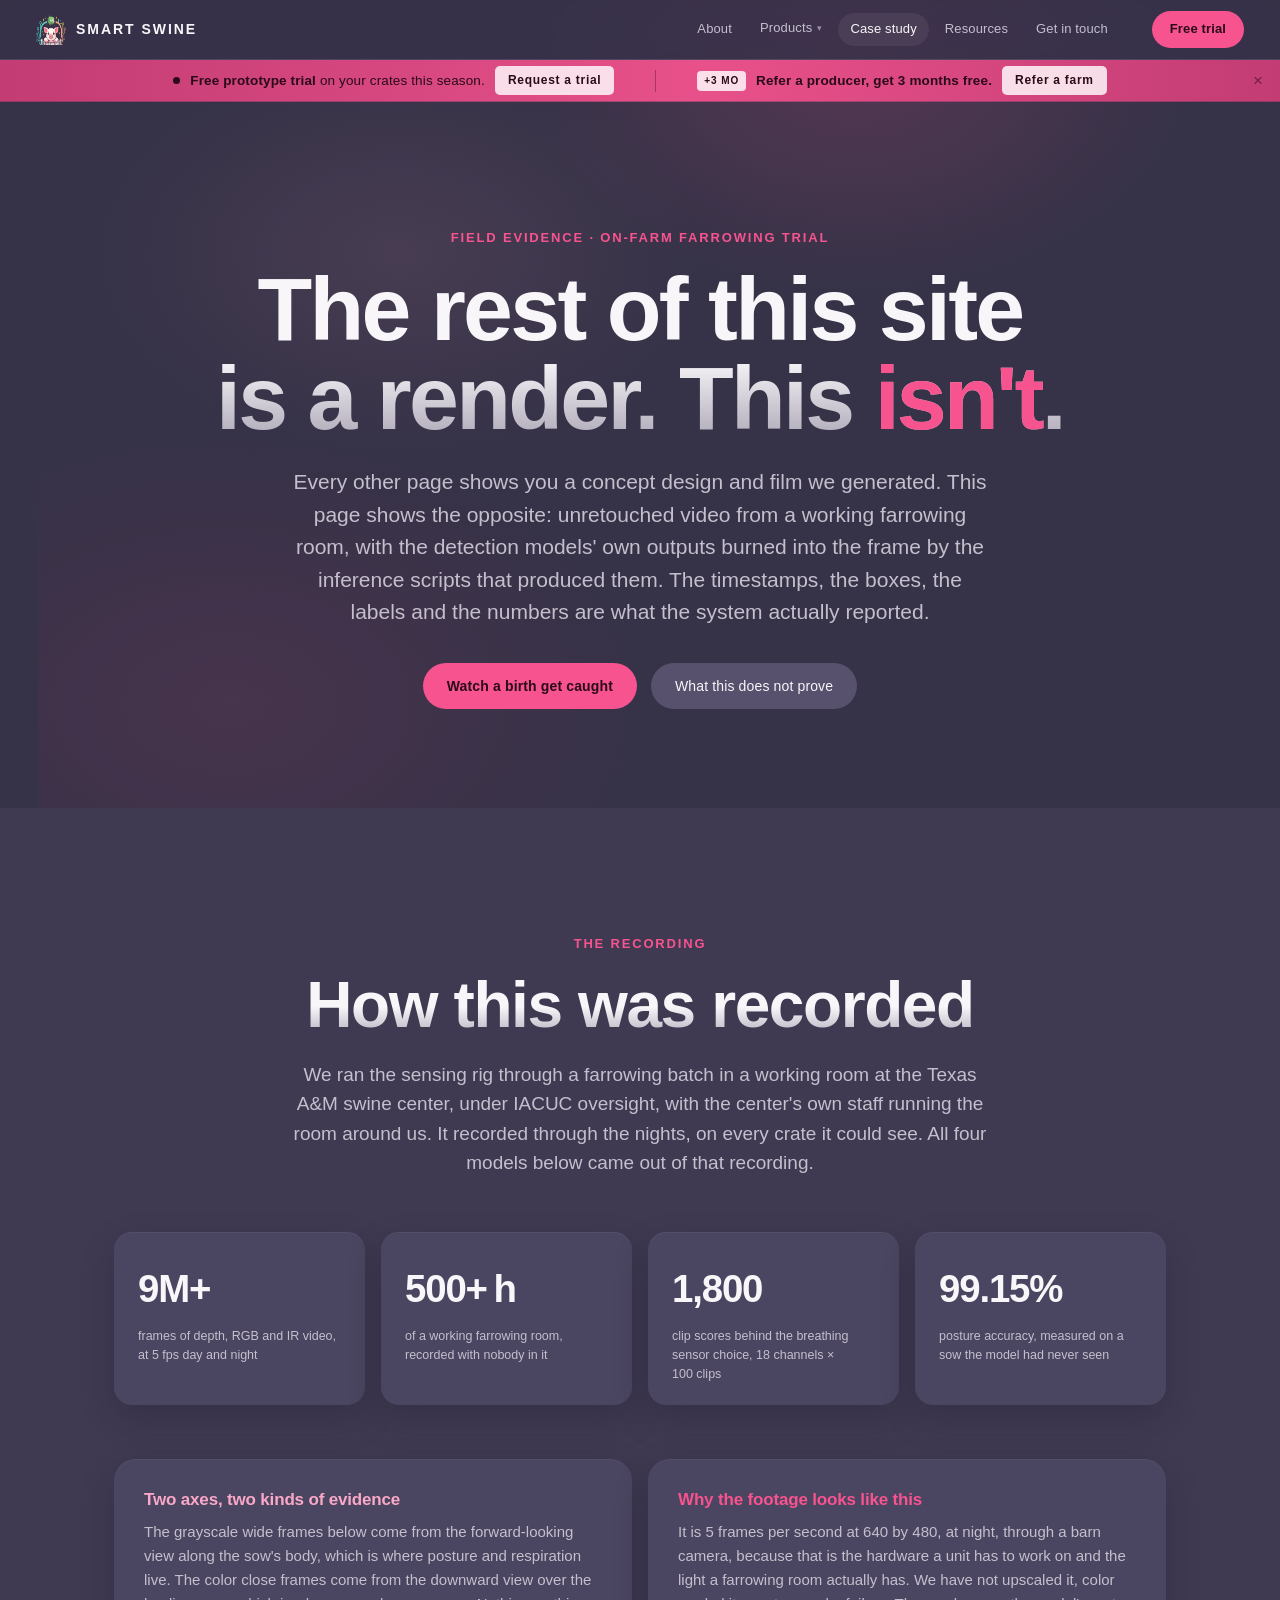
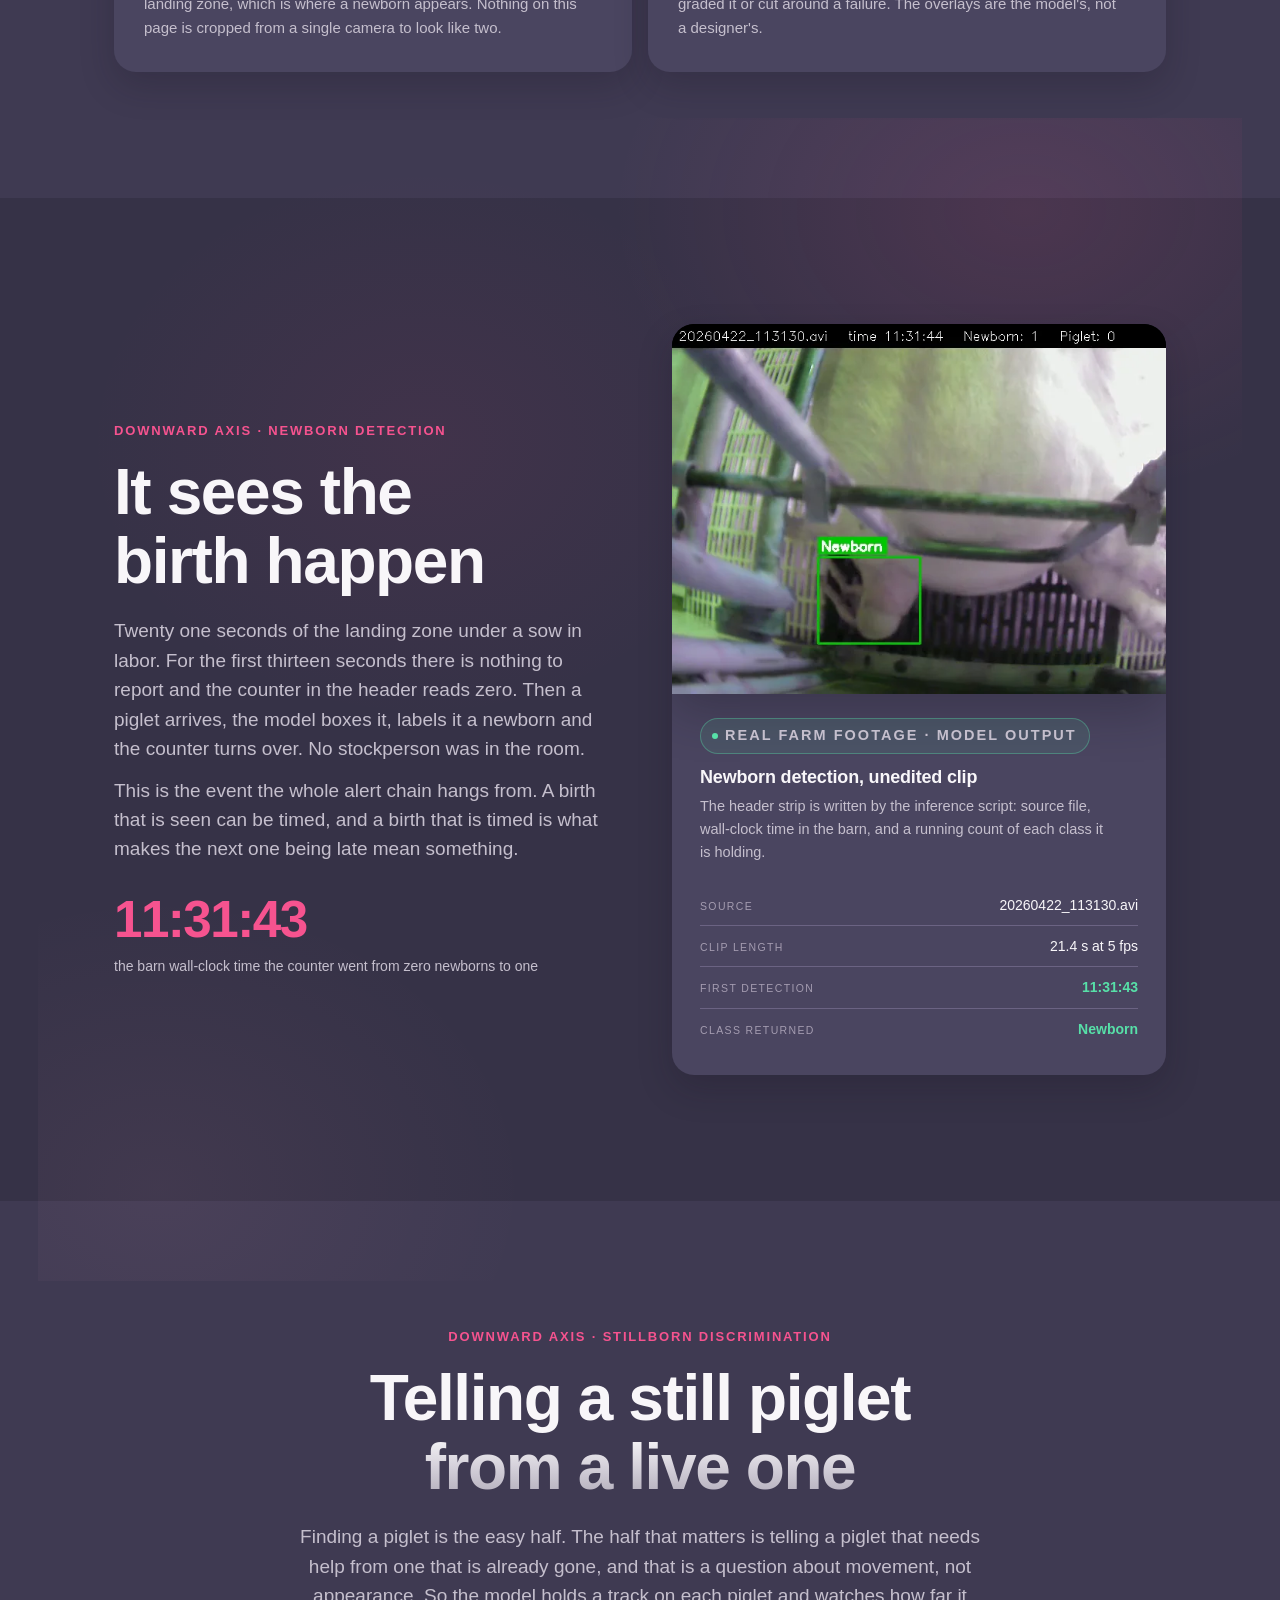
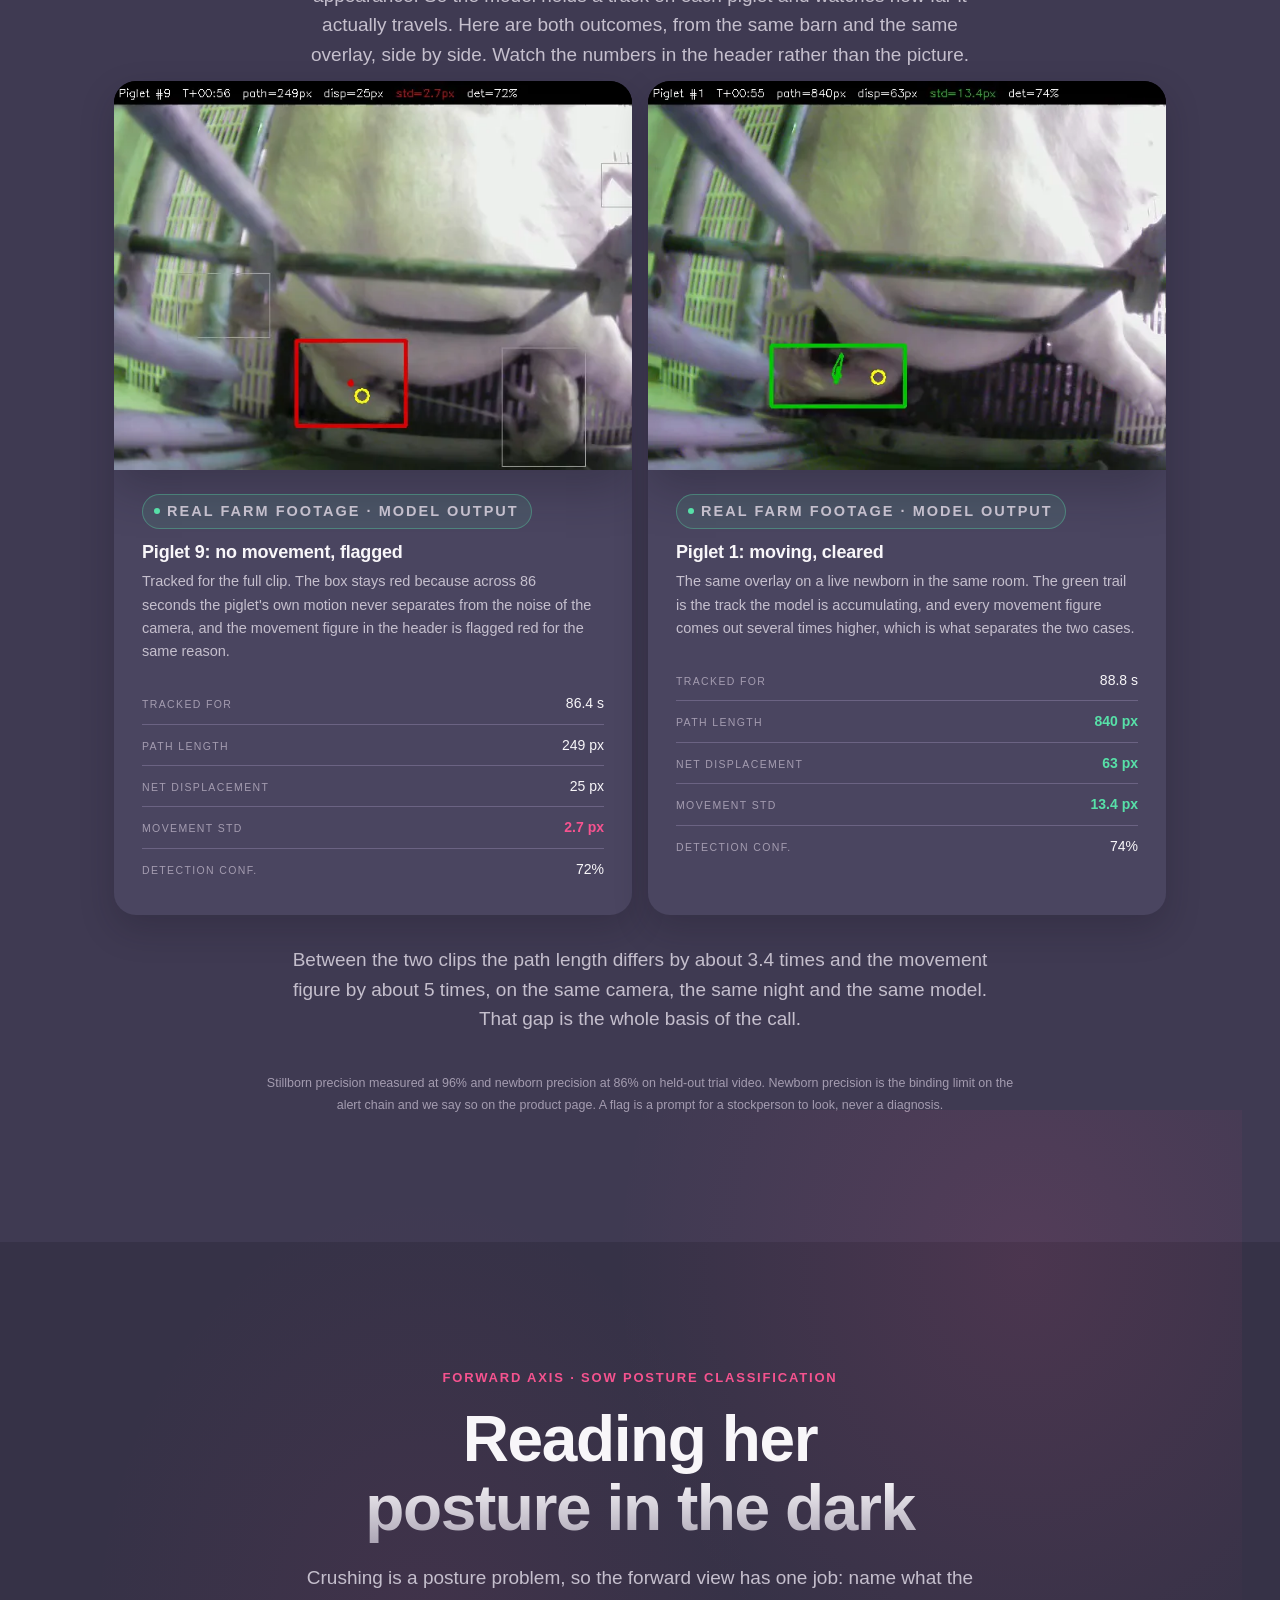
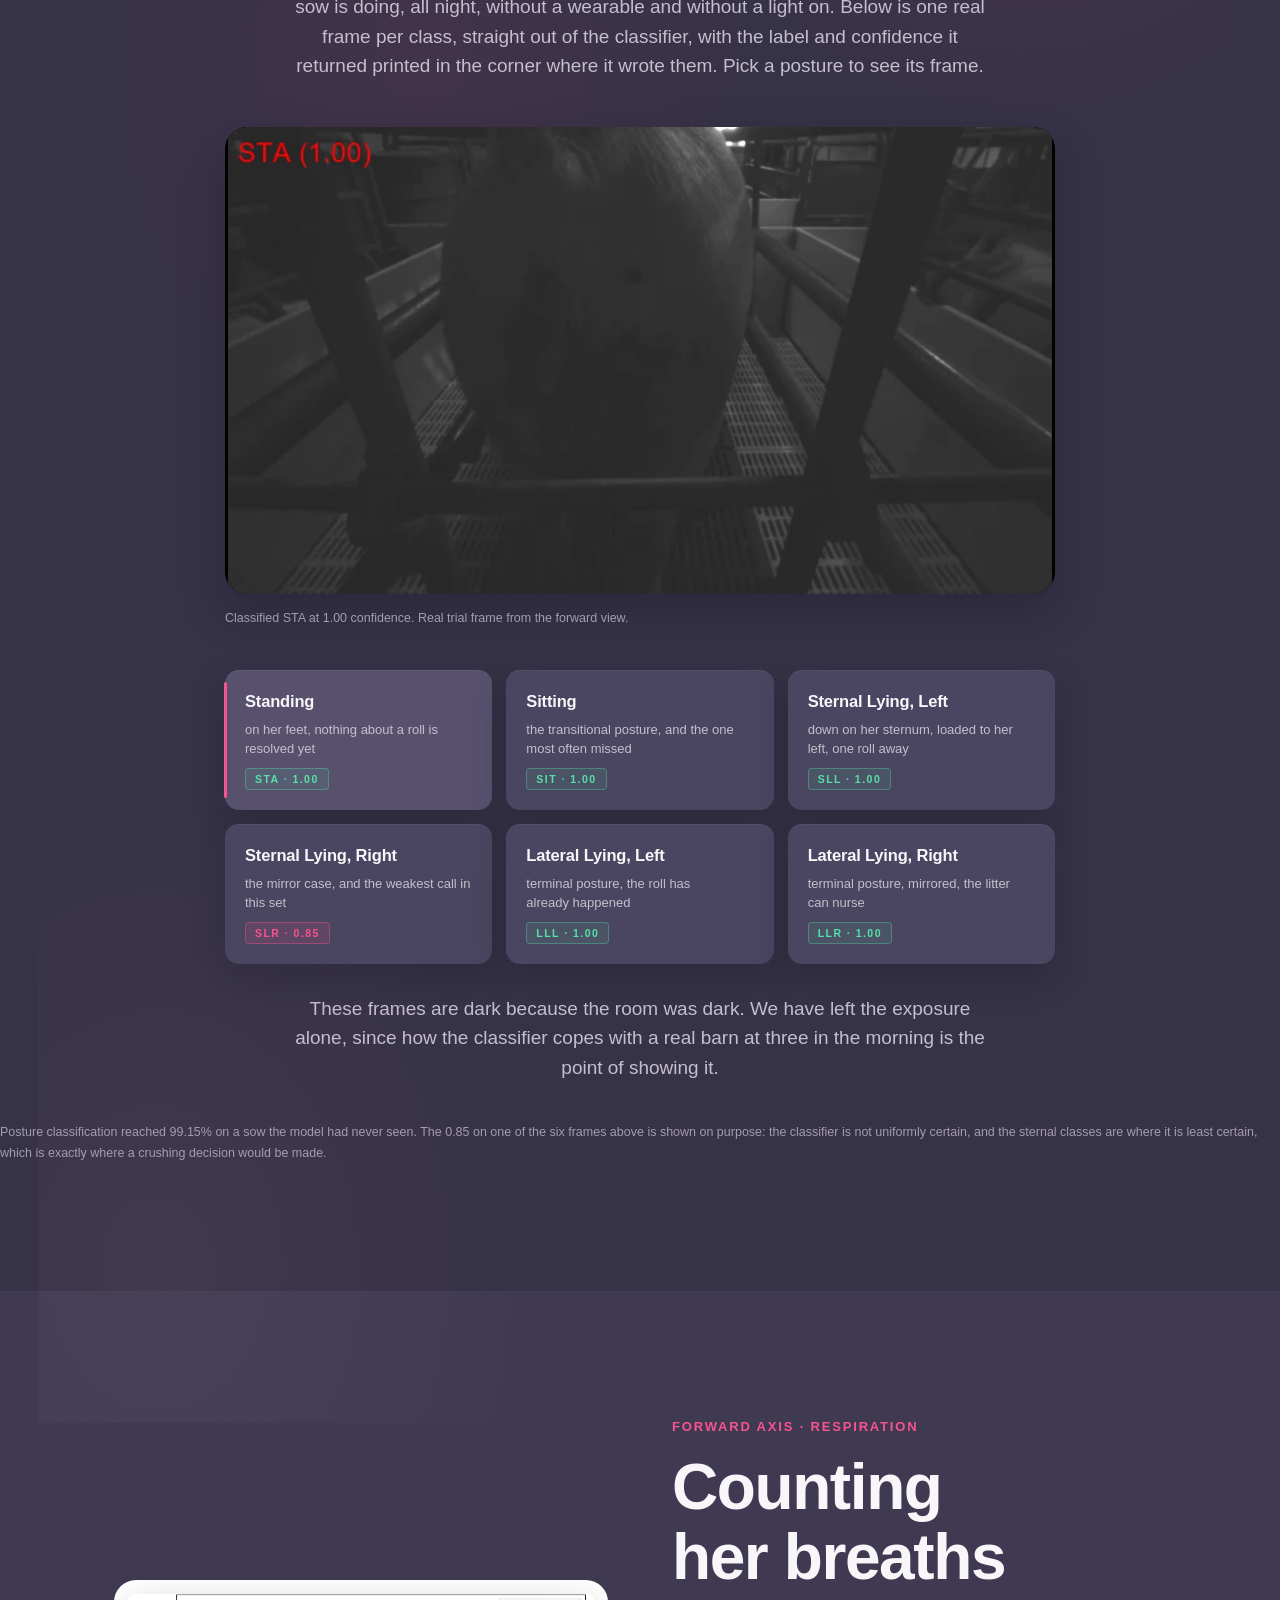
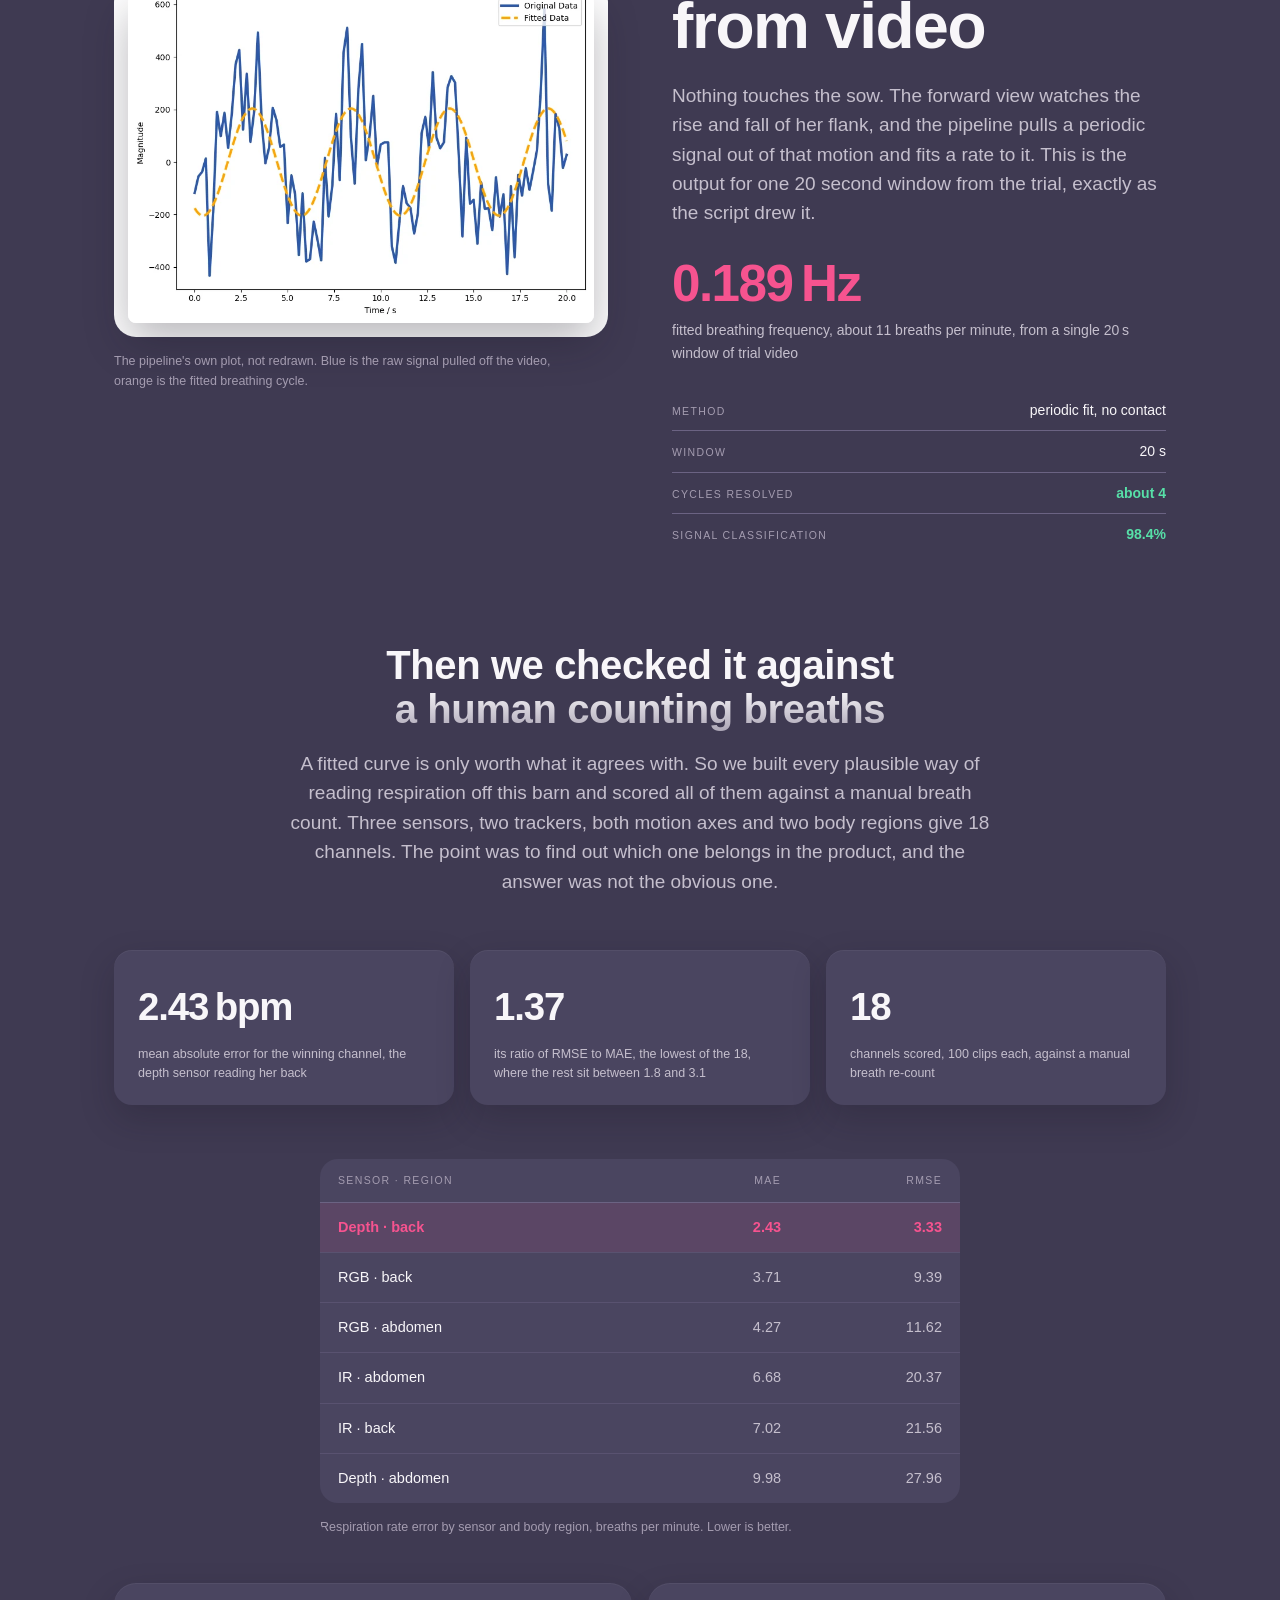
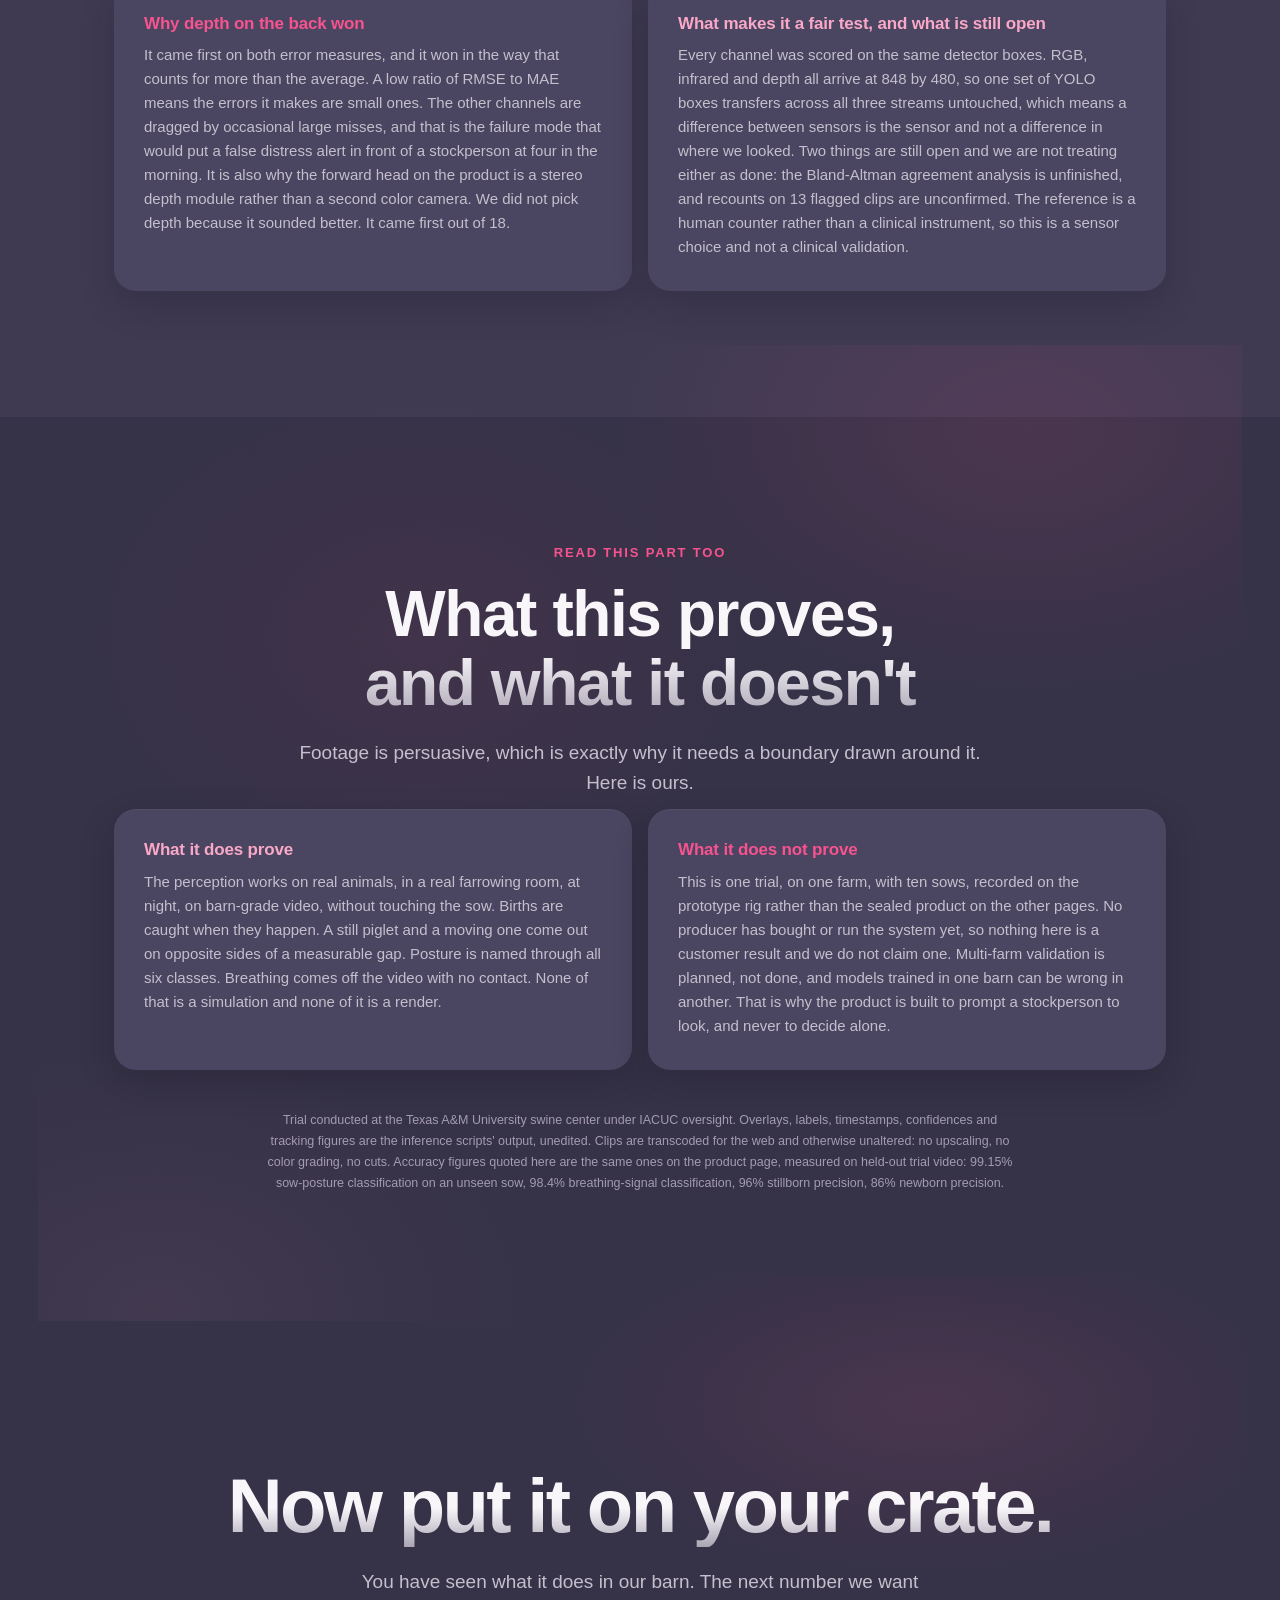
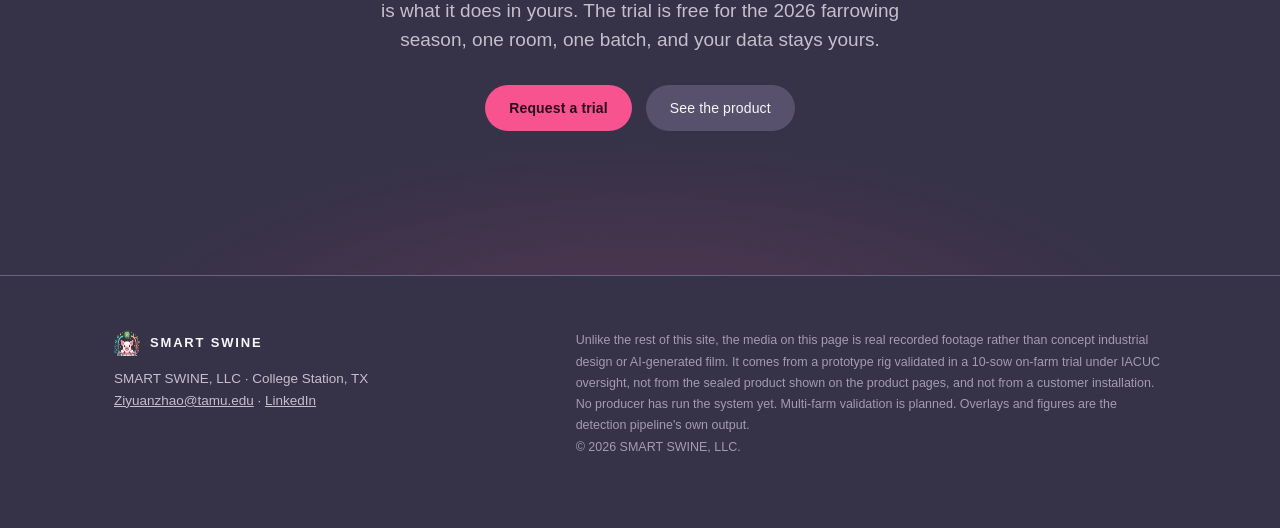
==== commit 1f62b396: "Rename the evidence page to Case study, and give it bigger numbers The trial stats led with the smal" ====
--- a/barn.html
+++ b/barn.html
@@ -3,7 +3,7 @@
 <head>
 <meta charset="UTF-8">
 <meta name="viewport" content="width=device-width, initial-scale=1.0">
-<title>From the barn · SMART SWINE</title>
+<title>Case study · SMART SWINE</title>
 <meta name="description" content="Real footage from the Smart Swine on-farm farrowing trial, with the detection models' own outputs burned into the frame: births caught, stillborn discrimination, sow posture and respiration.">
 <link rel="icon" type="image/png" href="assets/img/logo_badge.png">
 <link rel="stylesheet" href="css/style.css">
@@ -26,7 +26,7 @@
         </div>
       </div>
     </div>
-    <a href="barn.html" class="on" aria-current="page">From the barn</a>
+    <a href="barn.html" class="on" aria-current="page">Case study</a>
     <a href="resources.html">Resources</a>
     <a href="contact.html">Get in touch</a>
   </nav>
@@ -38,7 +38,7 @@
   <a href="index.html">About</a>
   <a href="product.html">SPM-01<span>Smart Piglet Monitor</span></a>
   <a href="spc01.html">SPC-01<span>Smart Piglet Curtain</span></a>
-  <a href="barn.html" class="on" aria-current="page">From the barn</a>
+  <a href="barn.html" class="on" aria-current="page">Case study</a>
   <a href="resources.html">Resources</a>
   <a href="contact.html">Get in touch</a>
   <a class="btn btn-coral" href="contact.html#pilot">Free trial</a>
@@ -67,7 +67,7 @@
 <!-- ===== Hero ===== -->
 <section class="page-hero">
   <div class="wrap">
-    <p class="eyebrow">FIELD EVIDENCE · ON-FARM FARROWING TRIAL, APR&ndash;MAY 2026</p>
+    <p class="eyebrow">FIELD EVIDENCE · ON-FARM FARROWING TRIAL</p>
     <h1 class="rv">The rest of this site<br>is a render. This <em>isn't</em>.</h1>
     <p class="lede rv">Every other page shows you a concept design and film we
       generated. This page shows the opposite: unretouched video from a working
@@ -86,19 +86,19 @@
   <div class="wrap">
     <header class="sec-head">
       <p class="eyebrow">THE RECORDING</p>
-      <h2 class="rv">Ten sows, one working room, nobody watching</h2>
-      <p class="lede rv">Between April 26 and May 20 2026 we ran the sensing rig
-        on ten pre-farrowing sows in a working farrowing room at the Texas A&amp;M
-        swine center, under IACUC oversight, with the center's own staff running
-        the room around us. It recorded through the nights. Everything below came
-        out of that recording.</p>
+      <h2 class="rv">How this was recorded</h2>
+      <p class="lede rv">We ran the sensing rig through a farrowing batch in a
+        working room at the Texas A&amp;M swine center, under IACUC oversight,
+        with the center's own staff running the room around us. It recorded
+        through the nights, on every crate it could see. All four models below
+        came out of that recording.</p>
     </header>
 
     <div class="stats stats-4">
-      <div class="stat rv"><strong data-count="10">10</strong><span>pre-farrowing sows, one working farrowing room</span></div>
-      <div class="stat rv"><strong data-count="500" data-suffix="+&thinsp;h">500+&thinsp;h</strong><span>of depth, RGB and IR farrowing video recorded</span></div>
-      <div class="stat rv"><strong data-count="4">4</strong><span>detection tasks, all four outputs shown on this page</span></div>
-      <div class="stat rv"><strong>Apr&ndash;May</strong><span>2026 trial window, under IACUC oversight</span></div>
+      <div class="stat rv"><strong data-count="9" data-suffix="M+">9M+</strong><span>frames of depth, RGB and IR video, at 5 fps day and night</span></div>
+      <div class="stat rv"><strong data-count="500" data-suffix="+&thinsp;h">500+&thinsp;h</strong><span>of a working farrowing room, recorded with nobody in it</span></div>
+      <div class="stat rv"><strong data-count="1800">1,800</strong><span>clip scores behind the breathing sensor choice, 18 channels &times; 100 clips</span></div>
+      <div class="stat rv"><strong data-count="99.15" data-dec="2" data-suffix="%">99.15%</strong><span>posture accuracy, measured on a sow the model had never seen</span></div>
     </div>
 
     <div class="duo">
@@ -127,7 +127,7 @@
   <div class="wrap split">
     <div class="split-txt">
       <p class="eyebrow">DOWNWARD AXIS · NEWBORN DETECTION</p>
-      <h2 class="rv">A birth, caught at the moment it happens</h2>
+      <h2 class="rv">It sees the birth happen</h2>
       <p class="lede rv">Twenty one seconds of the landing zone under a sow in
         labor. For the first thirteen seconds there is nothing to report and the
         counter in the header reads zero. Then a piglet arrives, the model boxes
@@ -138,8 +138,8 @@
         the next one being late mean something.</p>
       <div class="evi-figure rv">
         <strong>11:31:43</strong>
-        <span>the timestamp the counter went from zero newborns to one, on
-          video recorded 2026&#8209;04&#8209;22</span>
+        <span>the barn wall-clock time the counter went from zero newborns to
+          one</span>
       </div>
     </div>
     <article class="card evi rv">
@@ -170,7 +170,7 @@
   <div class="wrap">
     <header class="sec-head">
       <p class="eyebrow">DOWNWARD AXIS · STILLBORN DISCRIMINATION</p>
-      <h2 class="rv">Same model, same crate, two different answers</h2>
+      <h2 class="rv">Telling a still piglet from a live one</h2>
       <p class="lede rv">Finding a piglet is the easy half. The half that matters
         is telling a piglet that needs help from one that is already gone, and
         that is a question about movement, not appearance. So the model holds a
@@ -240,7 +240,7 @@
   <div class="wrap">
     <header class="sec-head">
       <p class="eyebrow">FORWARD AXIS · SOW POSTURE CLASSIFICATION</p>
-      <h2 class="rv">Six postures, read in the dark</h2>
+      <h2 class="rv">Reading her posture in the dark</h2>
       <p class="lede rv">Crushing is a posture problem, so the forward view has
         one job: name what the sow is doing, all night, without a wearable and
         without a light on. Below is one real frame per class, straight out of
@@ -257,41 +257,41 @@
         <img src="assets/trial/posture_lll.webp" alt="Real trial frame, sow in lateral lying on her left, classifier label LLL at 1.00 confidence" loading="lazy">
         <img src="assets/trial/posture_llr.webp" alt="Real trial frame, sow in lateral lying on her right, classifier label LLR at 1.00 confidence" loading="lazy">
         <figcaption id="pcap" aria-live="polite">Classified STA at 1.00 confidence.
-          Real trial frame from the forward view, 2026-04-16 15:19.</figcaption>
+          Real trial frame from the forward view.</figcaption>
       </figure>
       <div class="prows" aria-label="Sow posture classes">
         <button class="prow on" aria-pressed="true" data-p="0"
-                data-cap="Classified STA at 1.00 confidence. Real trial frame from the forward view, 2026-04-16 15:19.">
+                data-cap="Classified STA at 1.00 confidence. Real trial frame from the forward view.">
           <b>Standing</b>
           <em>on her feet, nothing about a roll is resolved yet</em>
           <span class="pbadge ok">STA · 1.00</span>
         </button>
         <button class="prow" aria-pressed="false" data-p="1"
-                data-cap="Classified SIT at 1.00 confidence. Real trial frame from the forward view, 2026-04-16 15:18.">
+                data-cap="Classified SIT at 1.00 confidence. Real trial frame from the forward view.">
           <b>Sitting</b>
           <em>the transitional posture, and the one most often missed</em>
           <span class="pbadge ok">SIT · 1.00</span>
         </button>
         <button class="prow" aria-pressed="false" data-p="2"
-                data-cap="Classified SLL at 1.00 confidence. Real trial frame from the forward view, 2026-04-16 15:53.">
+                data-cap="Classified SLL at 1.00 confidence. Real trial frame from the forward view.">
           <b>Sternal Lying, Left</b>
           <em>down on her sternum, loaded to her left, one roll away</em>
           <span class="pbadge ok">SLL · 1.00</span>
         </button>
         <button class="prow" aria-pressed="false" data-p="3"
-                data-cap="Classified SLR at 0.85 confidence, the lowest of the six frames here. Real trial frame from the forward view, 2026-04-17 03:51.">
+                data-cap="Classified SLR at 0.85 confidence, the lowest of the six frames here. Real trial frame from the forward view.">
           <b>Sternal Lying, Right</b>
           <em>the mirror case, and the weakest call in this set</em>
           <span class="pbadge hot">SLR · 0.85</span>
         </button>
         <button class="prow" aria-pressed="false" data-p="4"
-                data-cap="Classified LLL at 1.00 confidence. Real trial frame from the forward view, 2026-04-18 02:21.">
+                data-cap="Classified LLL at 1.00 confidence. Real trial frame from the forward view.">
           <b>Lateral Lying, Left</b>
           <em>terminal posture, the roll has already happened</em>
           <span class="pbadge ok">LLL · 1.00</span>
         </button>
         <button class="prow" aria-pressed="false" data-p="5"
-                data-cap="Classified LLR at 1.00 confidence. Real trial frame from the forward view, 2026-04-17 02:46.">
+                data-cap="Classified LLR at 1.00 confidence. Real trial frame from the forward view.">
           <b>Lateral Lying, Right</b>
           <em>terminal posture, mirrored, the litter can nurse</em>
           <span class="pbadge ok">LLR · 1.00</span>
@@ -323,7 +323,7 @@
     </figure>
     <div class="split-txt">
       <p class="eyebrow">FORWARD AXIS · RESPIRATION</p>
-      <h2 class="rv">Breathing, taken from the video itself</h2>
+      <h2 class="rv">Counting her breaths from video</h2>
       <p class="lede rv">Nothing touches the sow. The forward view watches the
         rise and fall of her flank, and the pipeline pulls a periodic signal out
         of that motion and fits a rate to it. This is the output for one 20
@@ -331,7 +331,7 @@
       <div class="evi-figure rv">
         <strong>0.189&thinsp;Hz</strong>
         <span>fitted breathing frequency, about 11 breaths per minute, from a
-          20&thinsp;s window recorded 2026&#8209;04&#8209;18 at 06:31</span>
+          single 20&thinsp;s window of trial video</span>
       </div>
       <dl class="evi-read rv">
         <div><dt>Method</dt><dd>periodic fit, no contact</dd></div>
@@ -436,8 +436,8 @@
           look, and never to decide alone.</p>
       </article>
     </div>
-    <p class="fine rv">Trial conducted April 26 to May 20 2026 at the Texas A&amp;M
-      University swine center under IACUC oversight. Overlays, labels,
+    <p class="fine rv">Trial conducted at the Texas A&amp;M University swine
+      center under IACUC oversight. Overlays, labels,
       timestamps, confidences and tracking figures are the inference scripts'
       output, unedited. Clips are transcoded for the web and otherwise unaltered:
       no upscaling, no color grading, no cuts. Accuracy figures quoted here are
@@ -472,7 +472,7 @@
     <p class="fine">Unlike the rest of this site, the media on this page is real
       recorded footage rather than concept industrial design or AI-generated
       film. It comes from a prototype rig validated in a 10-sow on-farm trial
-      under IACUC oversight (Apr–May 2026), not from the sealed product shown on
+      under IACUC oversight, not from the sealed product shown on
       the product pages, and not from a customer installation. No producer has
       run the system yet. Multi-farm validation is planned. Overlays and figures
       are the detection pipeline's own output.<br>© 2026 SMART SWINE, LLC.</p>
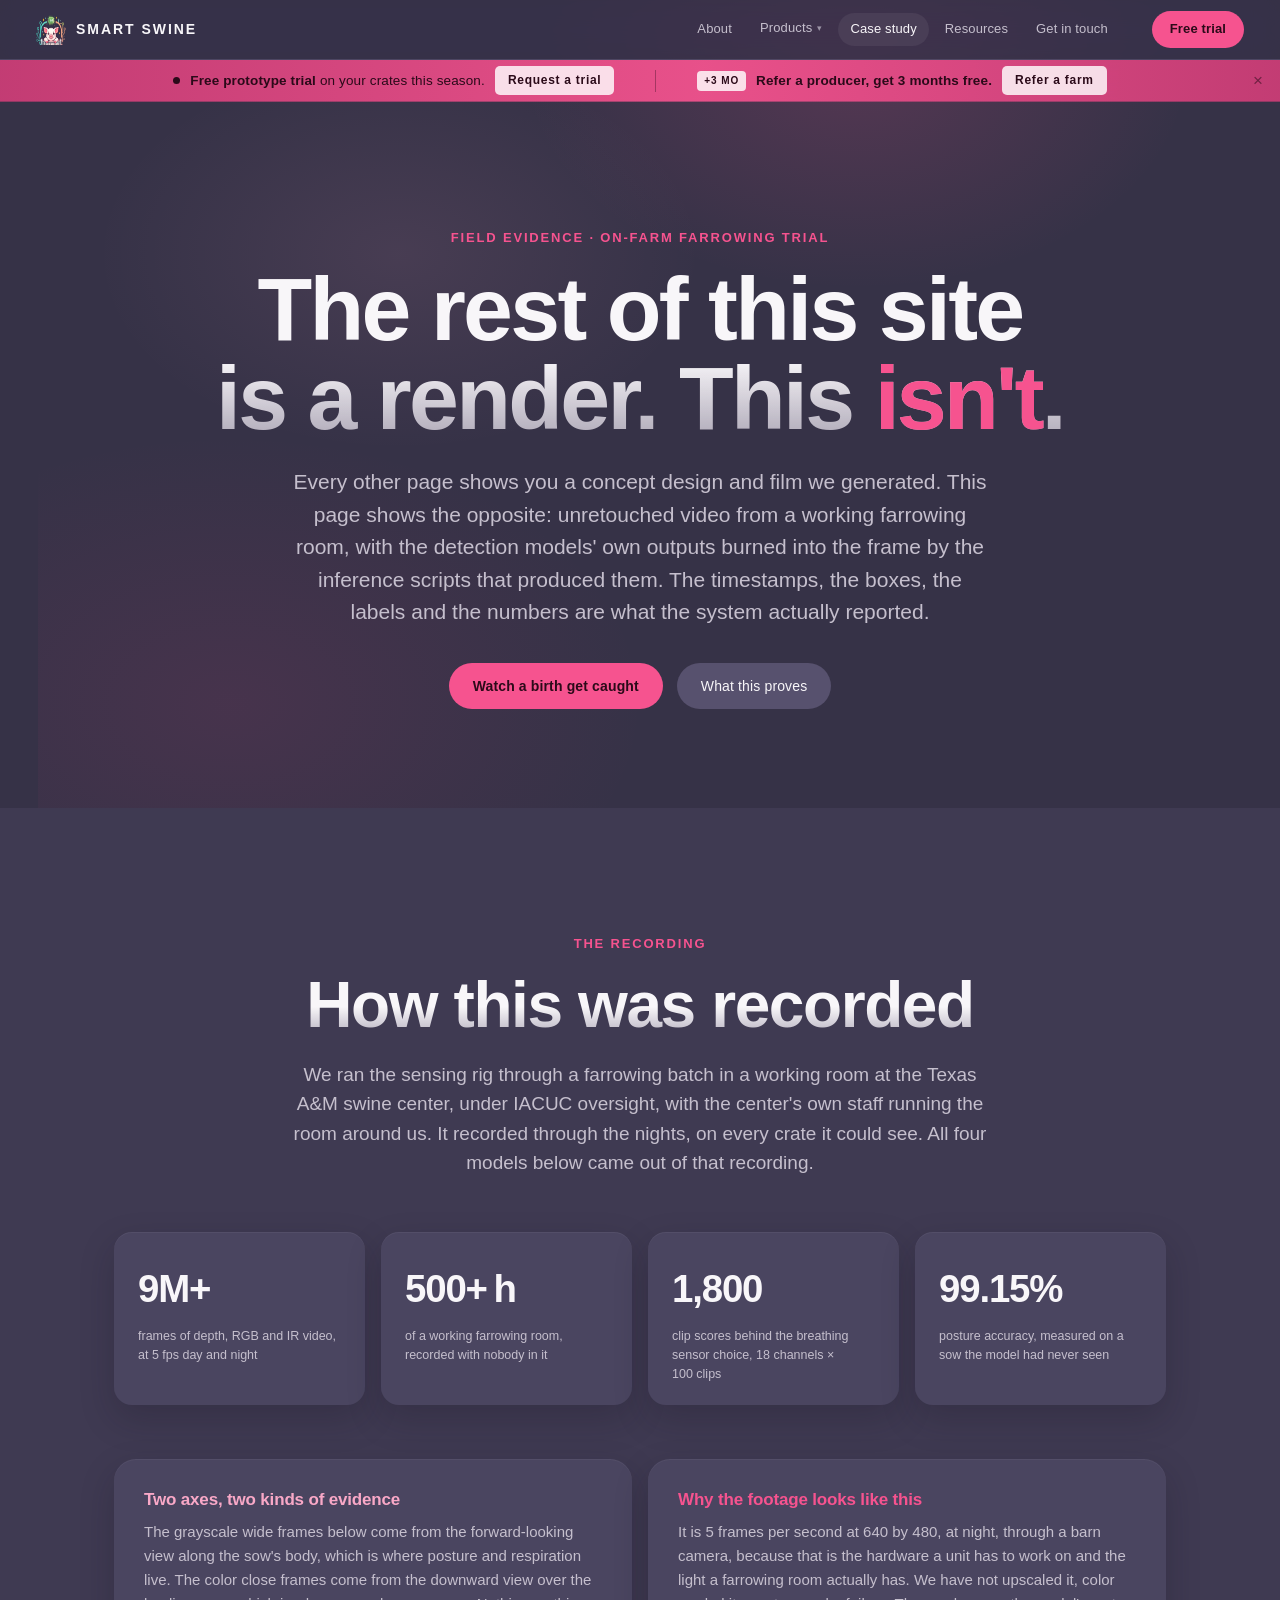
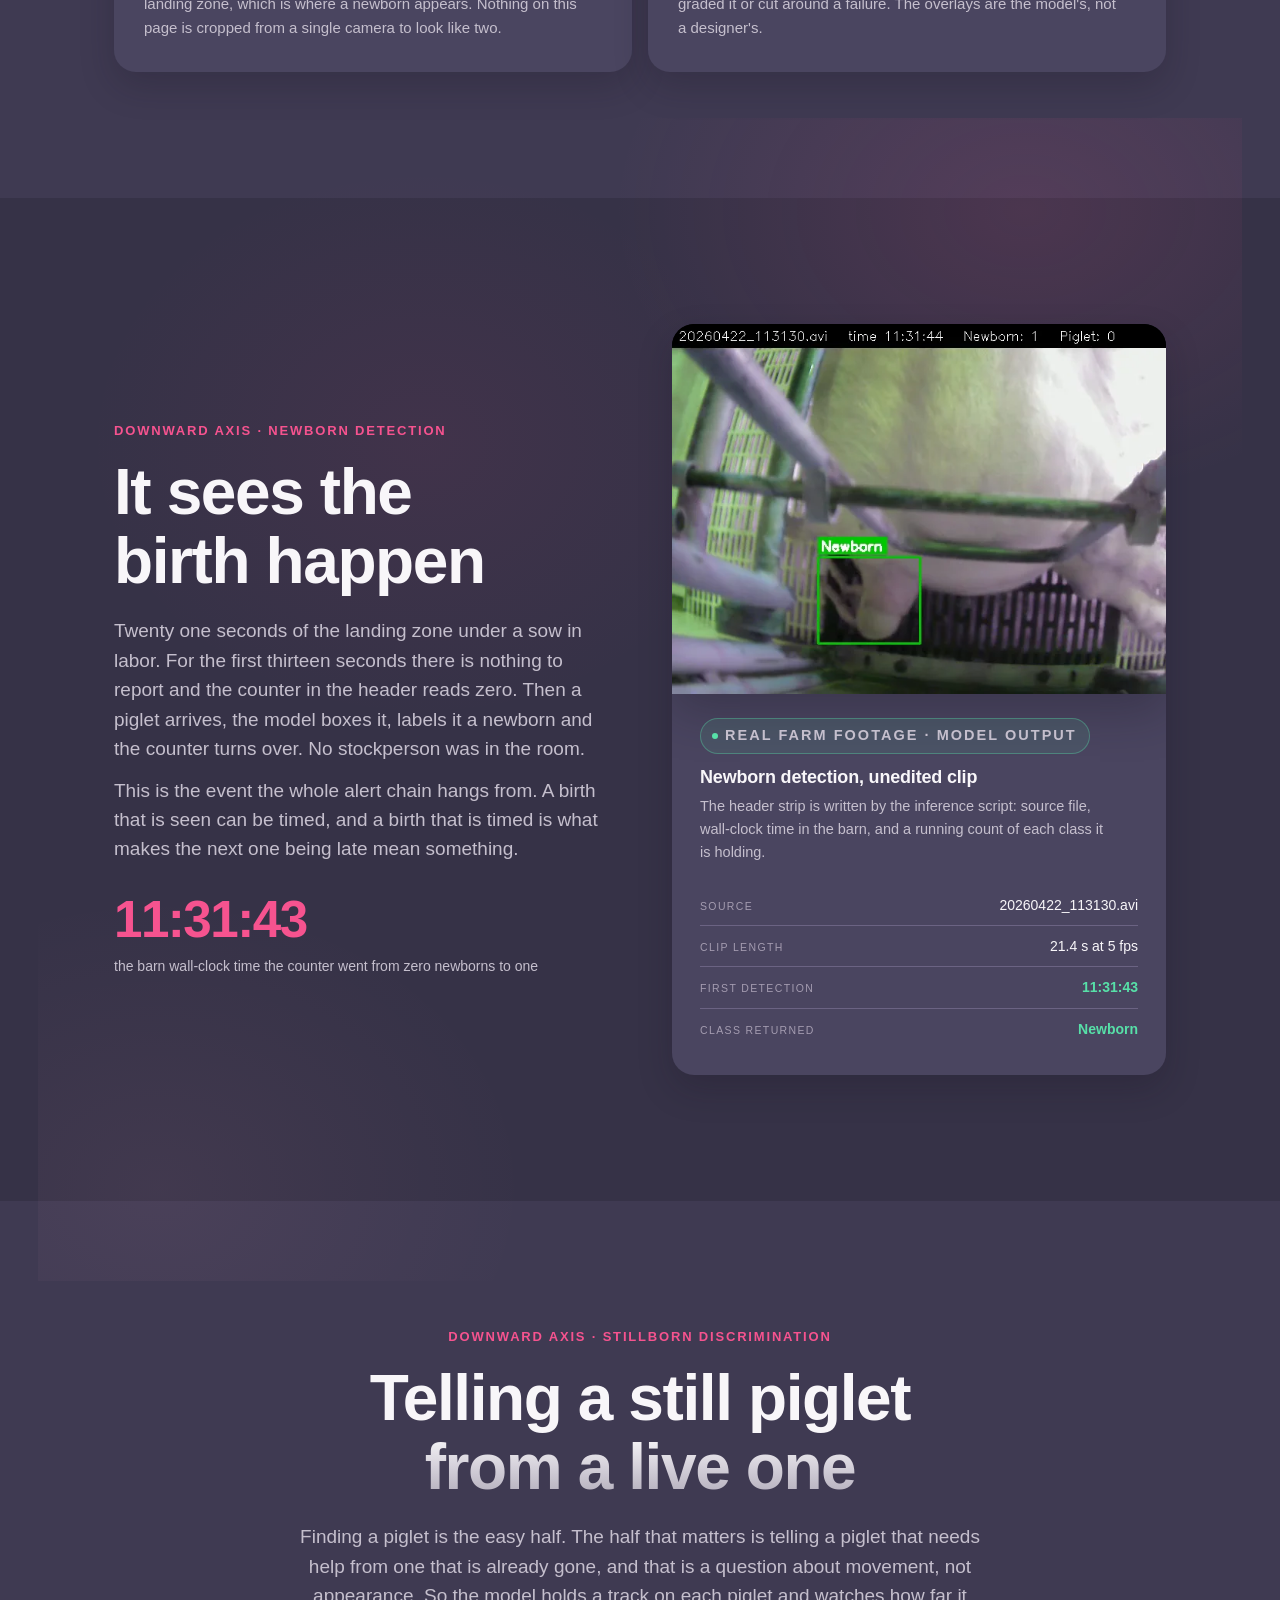
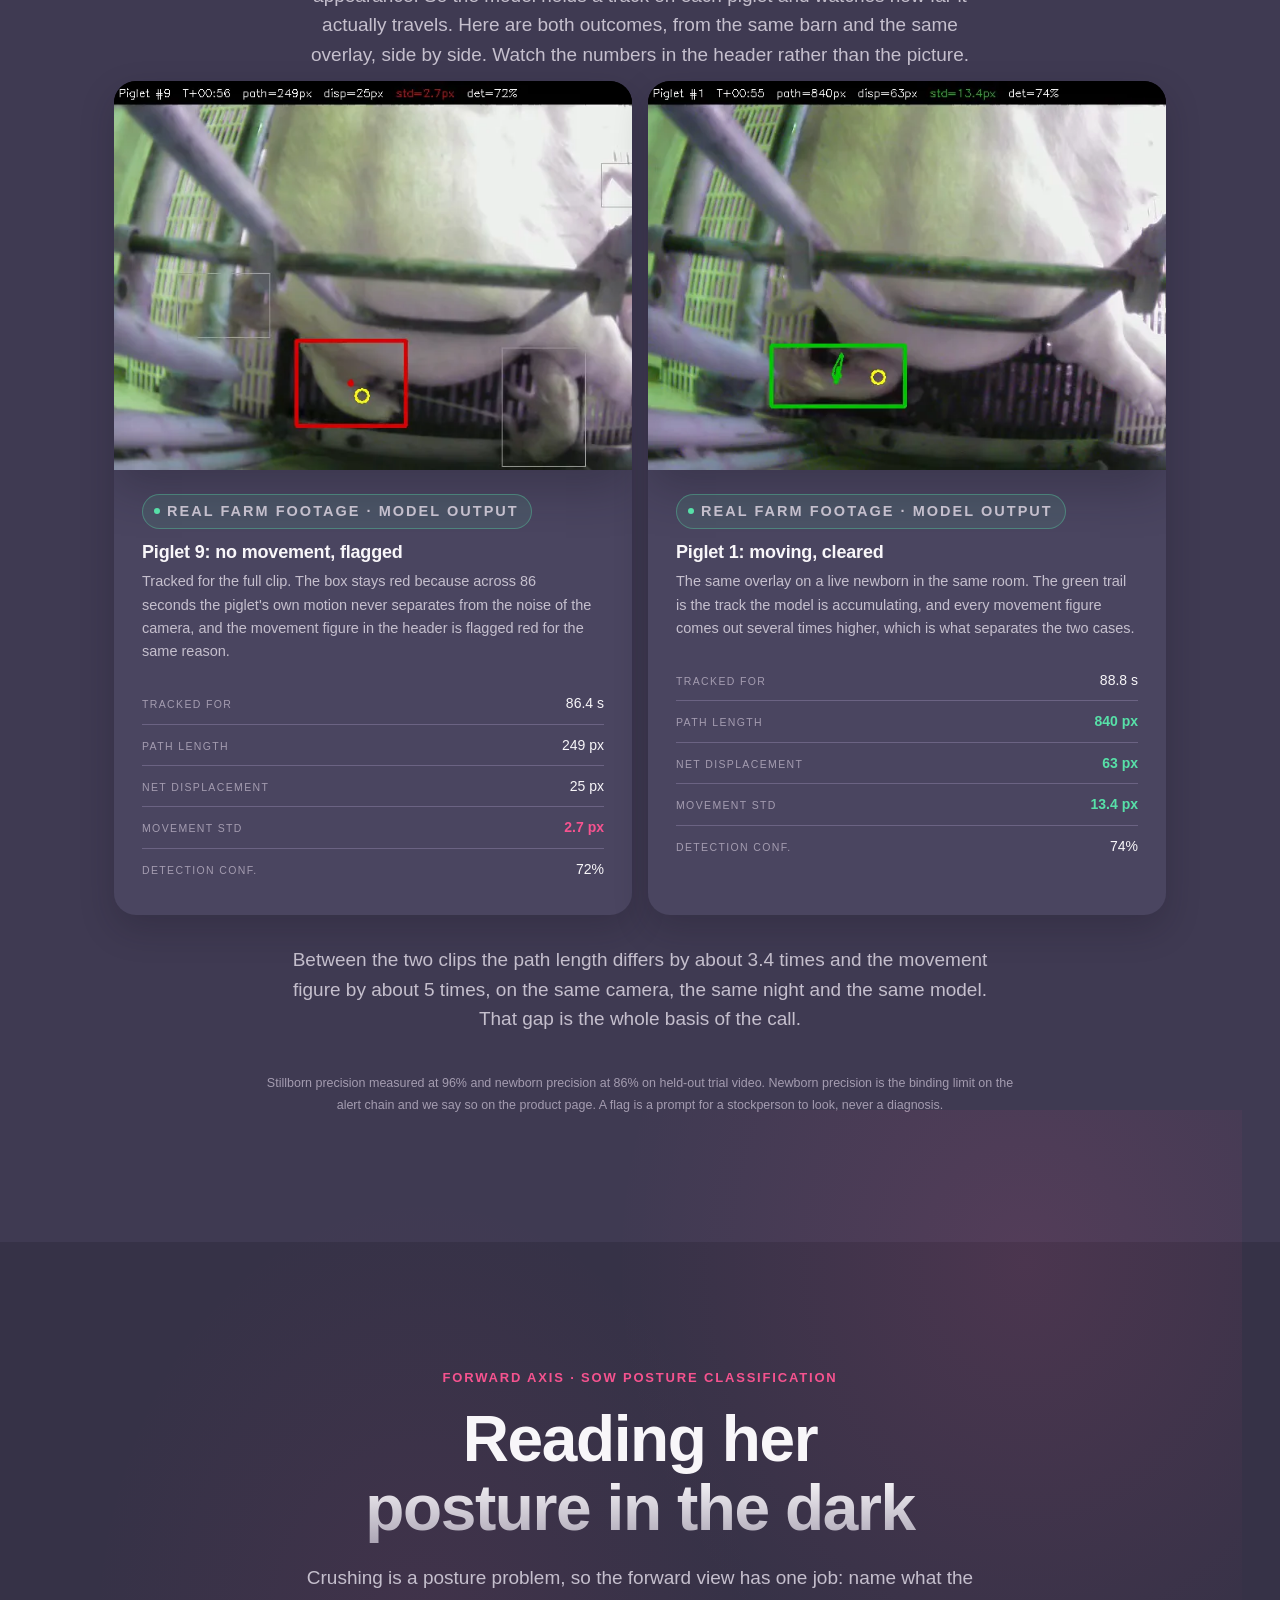
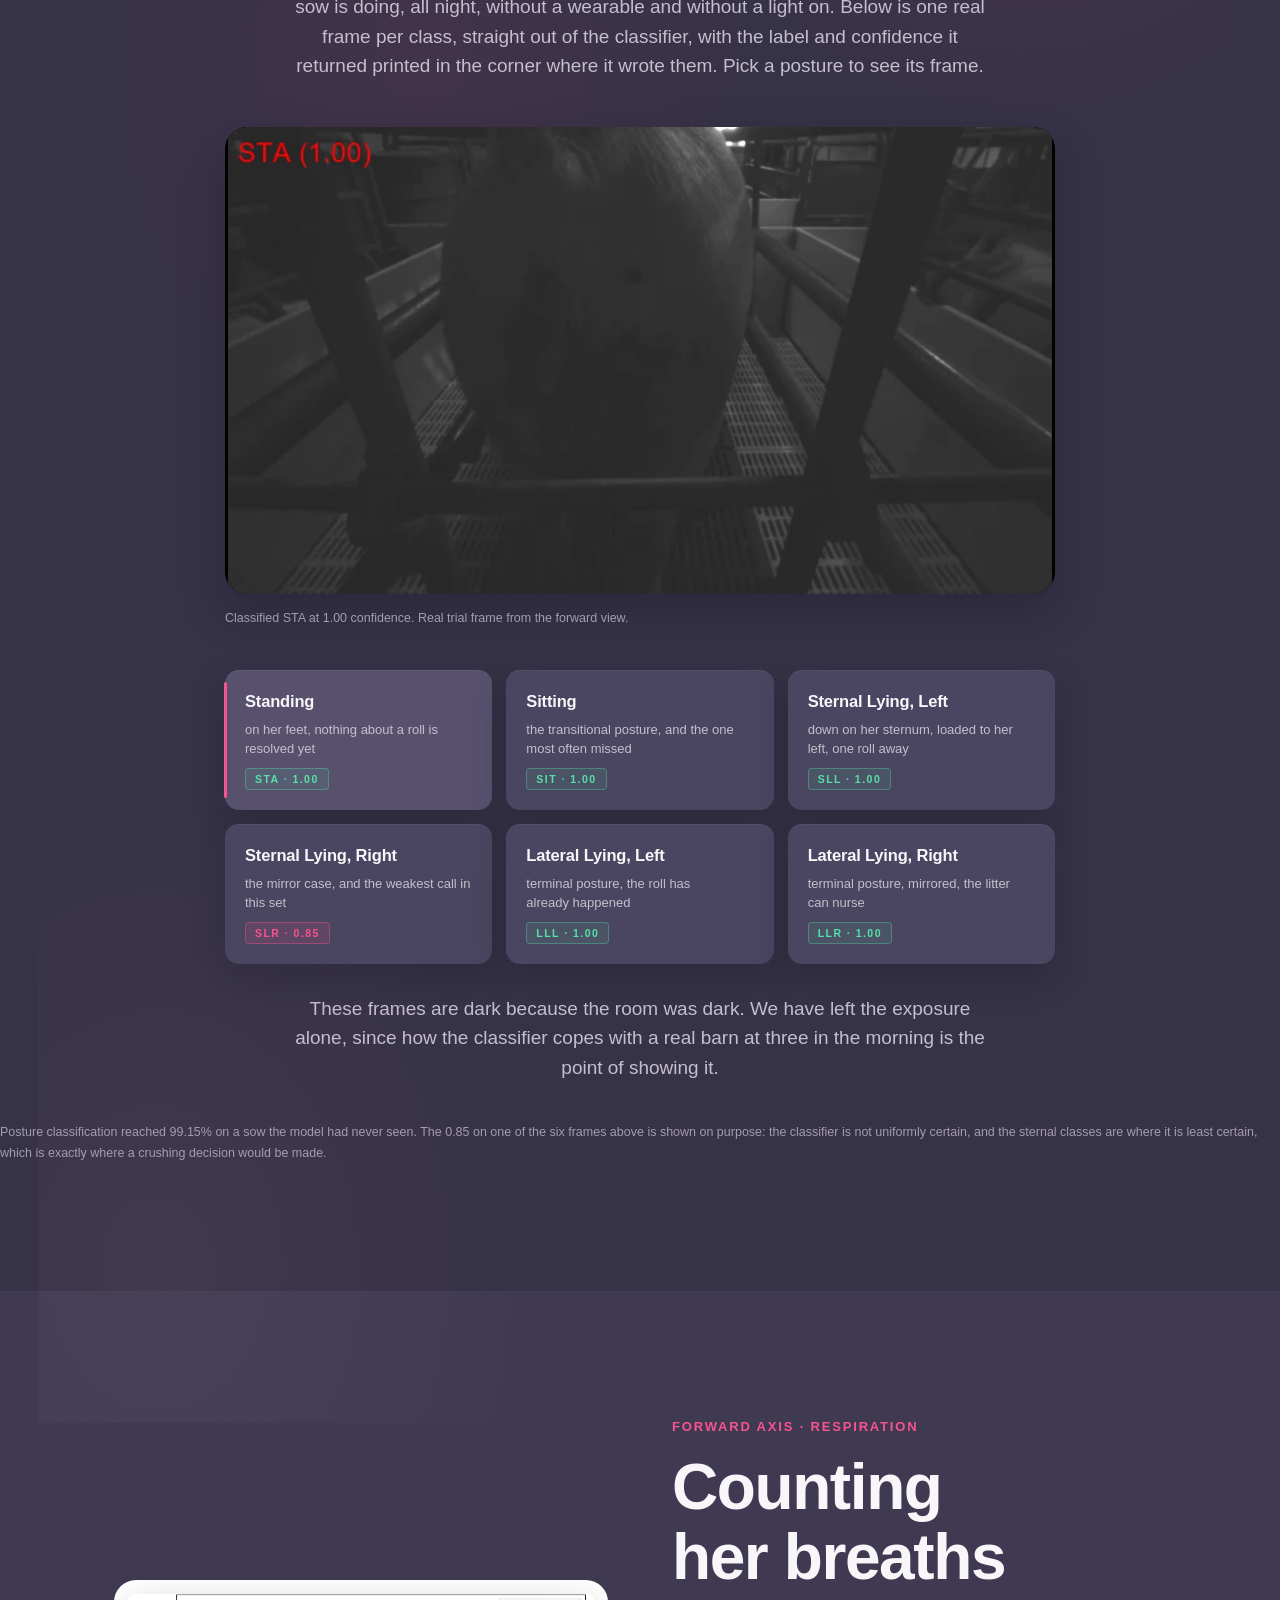
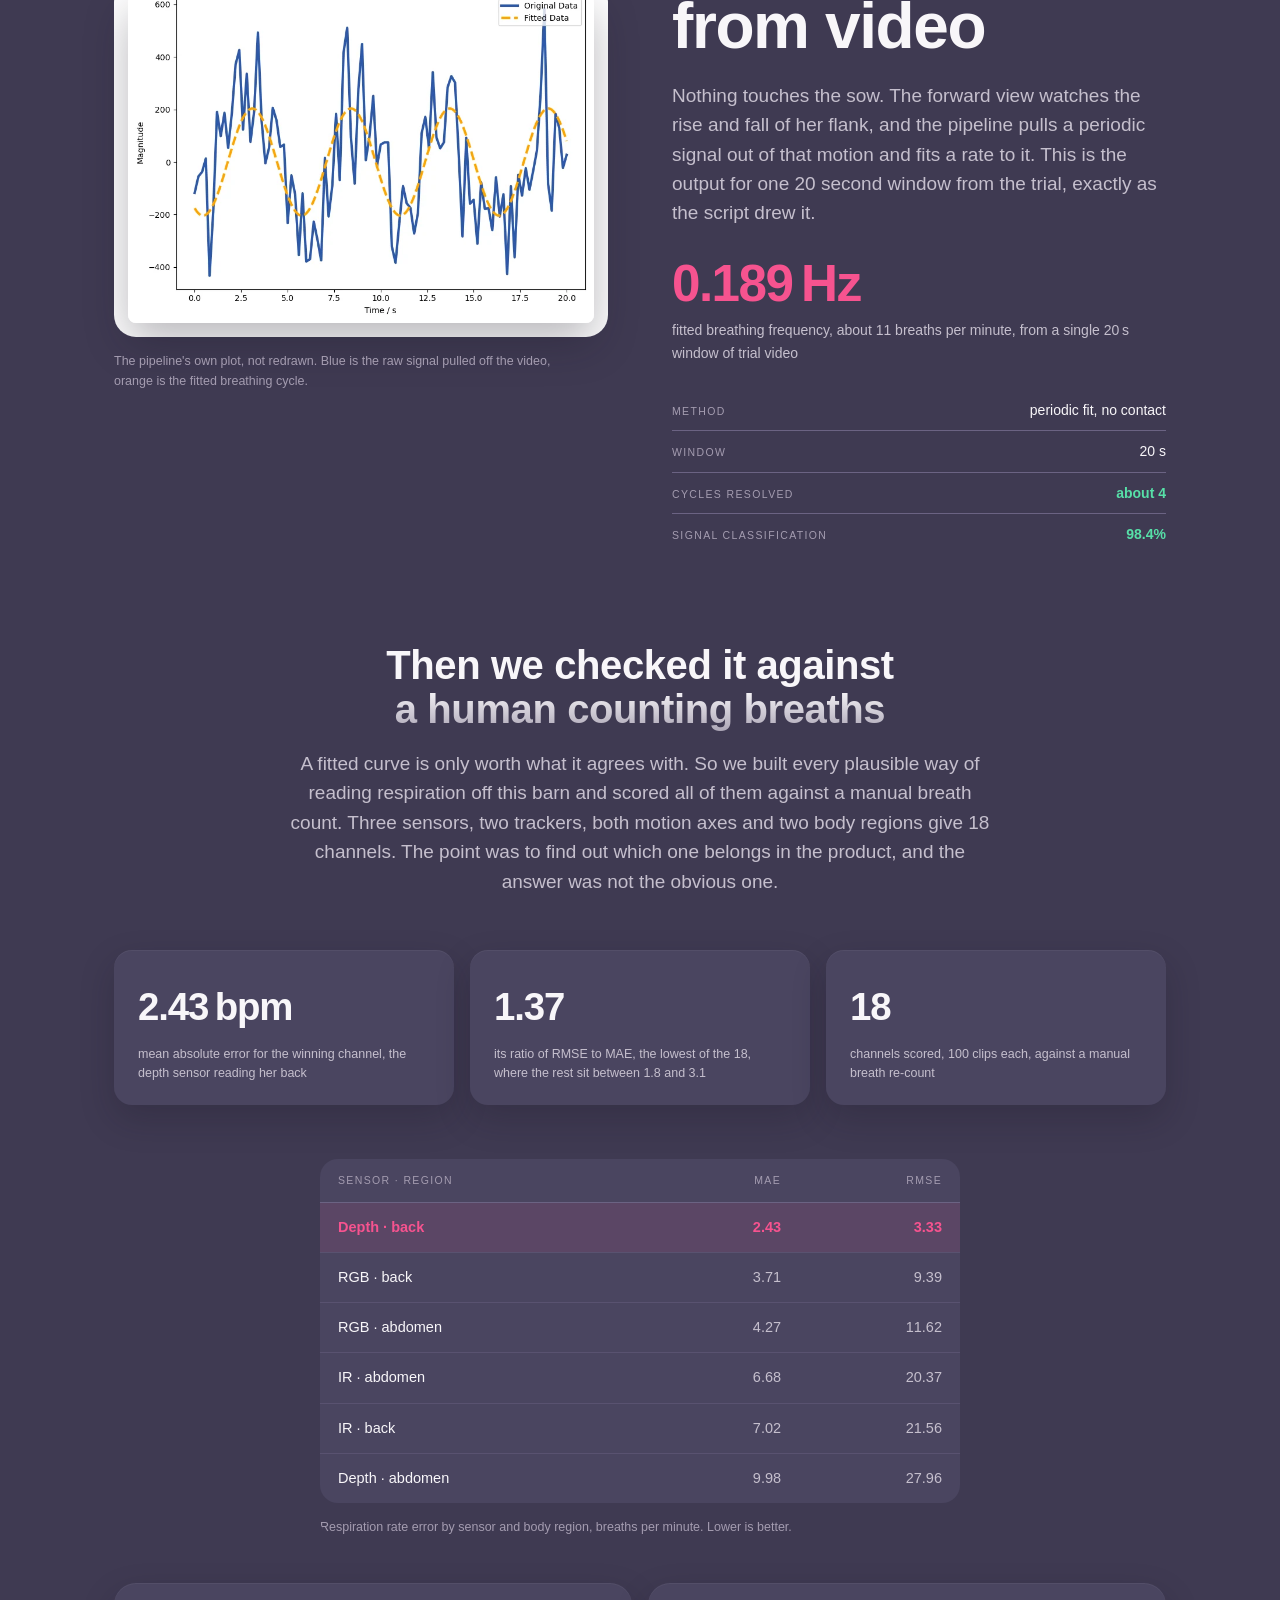
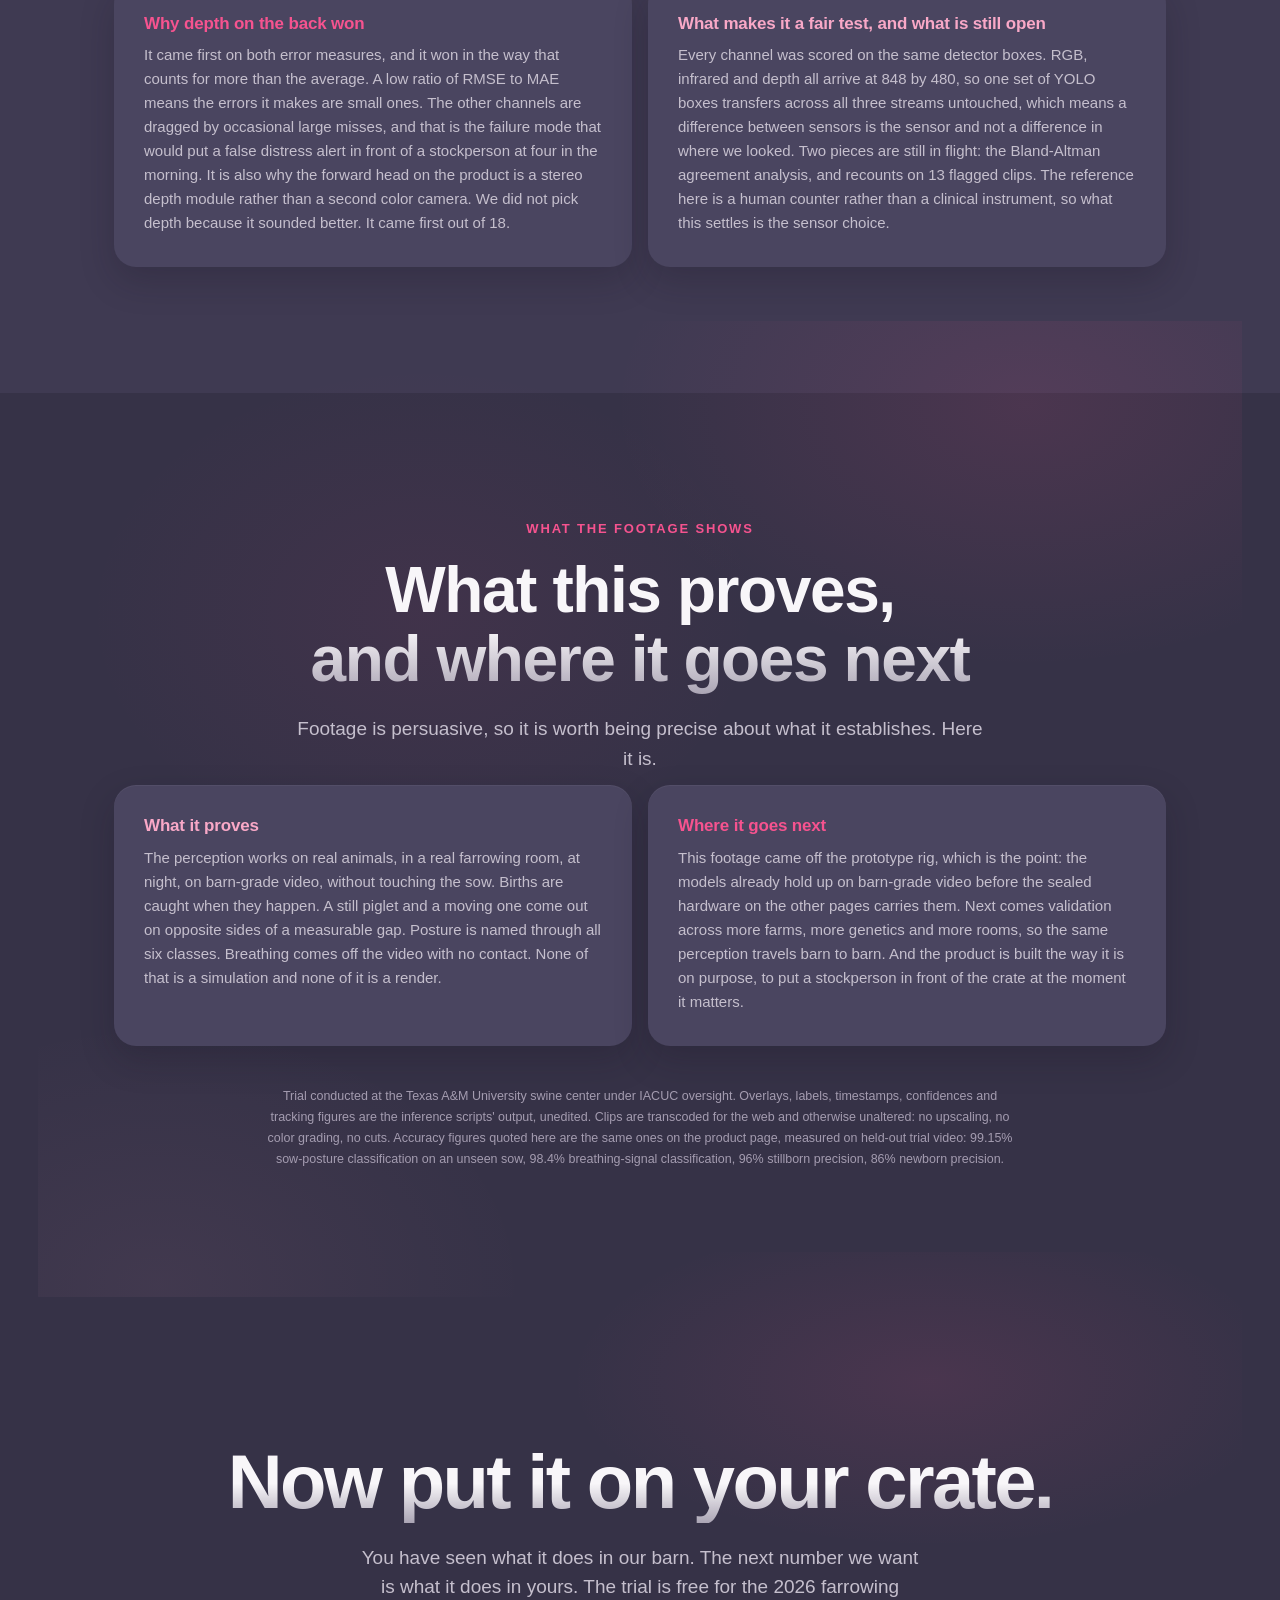
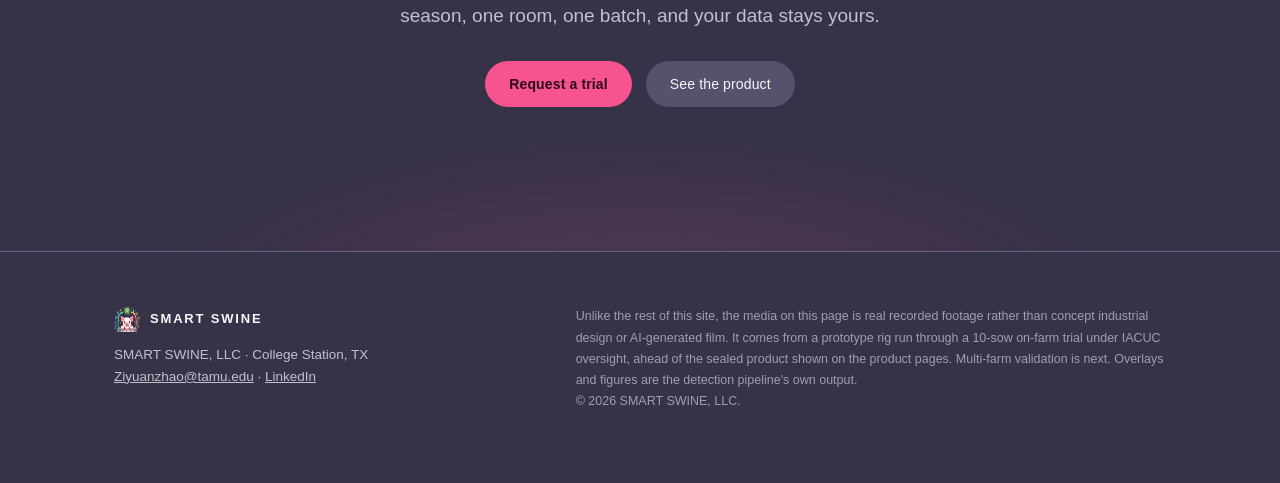
==== commit 09b4cff4: "Reframe the Case study limits section as what it proves and where it goes next Replace the "What it " ====
--- a/barn.html
+++ b/barn.html
@@ -76,7 +76,7 @@
       boxes, the labels and the numbers are what the system actually reported.</p>
     <div class="cta-row rv">
       <a class="btn btn-coral" href="#born">Watch a birth get caught</a>
-      <a class="btn btn-ghost" href="#limits">What this does not prove</a>
+      <a class="btn btn-ghost" href="#limits">What this proves</a>
     </div>
   </div>
 </section>
@@ -395,29 +395,28 @@
           depth all arrive at 848 by 480, so one set of YOLO boxes transfers
           across all three streams untouched, which means a difference between
           sensors is the sensor and not a difference in where we looked. Two
-          things are still open and we are not treating either as done: the
-          Bland-Altman agreement analysis is unfinished, and recounts on 13
-          flagged clips are unconfirmed. The reference is a human counter rather
-          than a clinical instrument, so this is a sensor choice and not a
-          clinical validation.</p>
-      </article>
-    </div>
-  </div>
-
-</section>
-
-<!-- ===== Honest limits ===== -->
+          pieces are still in flight: the Bland-Altman agreement analysis, and
+          recounts on 13 flagged clips. The reference here is a human counter
+          rather than a clinical instrument, so what this settles is the sensor
+          choice.</p>
+      </article>
+    </div>
+  </div>
+
+</section>
+
+<!-- ===== What it proves / what's next ===== -->
 <section class="sec sec-deep" id="limits">
   <div class="wrap">
     <header class="sec-head">
-      <p class="eyebrow">READ THIS PART TOO</p>
-      <h2 class="rv">What this proves,<br>and what it doesn't</h2>
-      <p class="lede rv">Footage is persuasive, which is exactly why it needs a
-        boundary drawn around it. Here is ours.</p>
+      <p class="eyebrow">WHAT THE FOOTAGE SHOWS</p>
+      <h2 class="rv">What this proves,<br>and where it goes next</h2>
+      <p class="lede rv">Footage is persuasive, so it is worth being precise
+        about what it establishes. Here it is.</p>
     </header>
     <div class="duo">
       <article class="card edge-teal rv">
-        <h3>What it does prove</h3>
+        <h3>What it proves</h3>
         <p>The perception works on real animals, in a real farrowing room, at
           night, on barn-grade video, without touching the sow. Births are caught
           when they happen. A still piglet and a moving one come out on opposite
@@ -426,14 +425,13 @@
           simulation and none of it is a render.</p>
       </article>
       <article class="card edge-coral rv">
-        <h3>What it does not prove</h3>
-        <p>This is one trial, on one farm, with ten sows, recorded on the
-          prototype rig rather than the sealed product on the other pages. No
-          producer has bought or run the system yet, so nothing here is a
-          customer result and we do not claim one. Multi-farm validation is
-          planned, not done, and models trained in one barn can be wrong in
-          another. That is why the product is built to prompt a stockperson to
-          look, and never to decide alone.</p>
+        <h3>Where it goes next</h3>
+        <p>This footage came off the prototype rig, which is the point: the
+          models already hold up on barn-grade video before the sealed hardware
+          on the other pages carries them. Next comes validation across more
+          farms, more genetics and more rooms, so the same perception travels
+          barn to barn. And the product is built the way it is on purpose, to
+          put a stockperson in front of the crate at the moment it matters.</p>
       </article>
     </div>
     <p class="fine rv">Trial conducted at the Texas A&amp;M University swine
@@ -471,11 +469,10 @@
     </div>
     <p class="fine">Unlike the rest of this site, the media on this page is real
       recorded footage rather than concept industrial design or AI-generated
-      film. It comes from a prototype rig validated in a 10-sow on-farm trial
-      under IACUC oversight, not from the sealed product shown on
-      the product pages, and not from a customer installation. No producer has
-      run the system yet. Multi-farm validation is planned. Overlays and figures
-      are the detection pipeline's own output.<br>© 2026 SMART SWINE, LLC.</p>
+      film. It comes from a prototype rig run through a 10-sow on-farm trial
+      under IACUC oversight, ahead of the sealed product shown on the product
+      pages. Multi-farm validation is next. Overlays and figures are the
+      detection pipeline's own output.<br>© 2026 SMART SWINE, LLC.</p>
   </div>
 </footer>
 
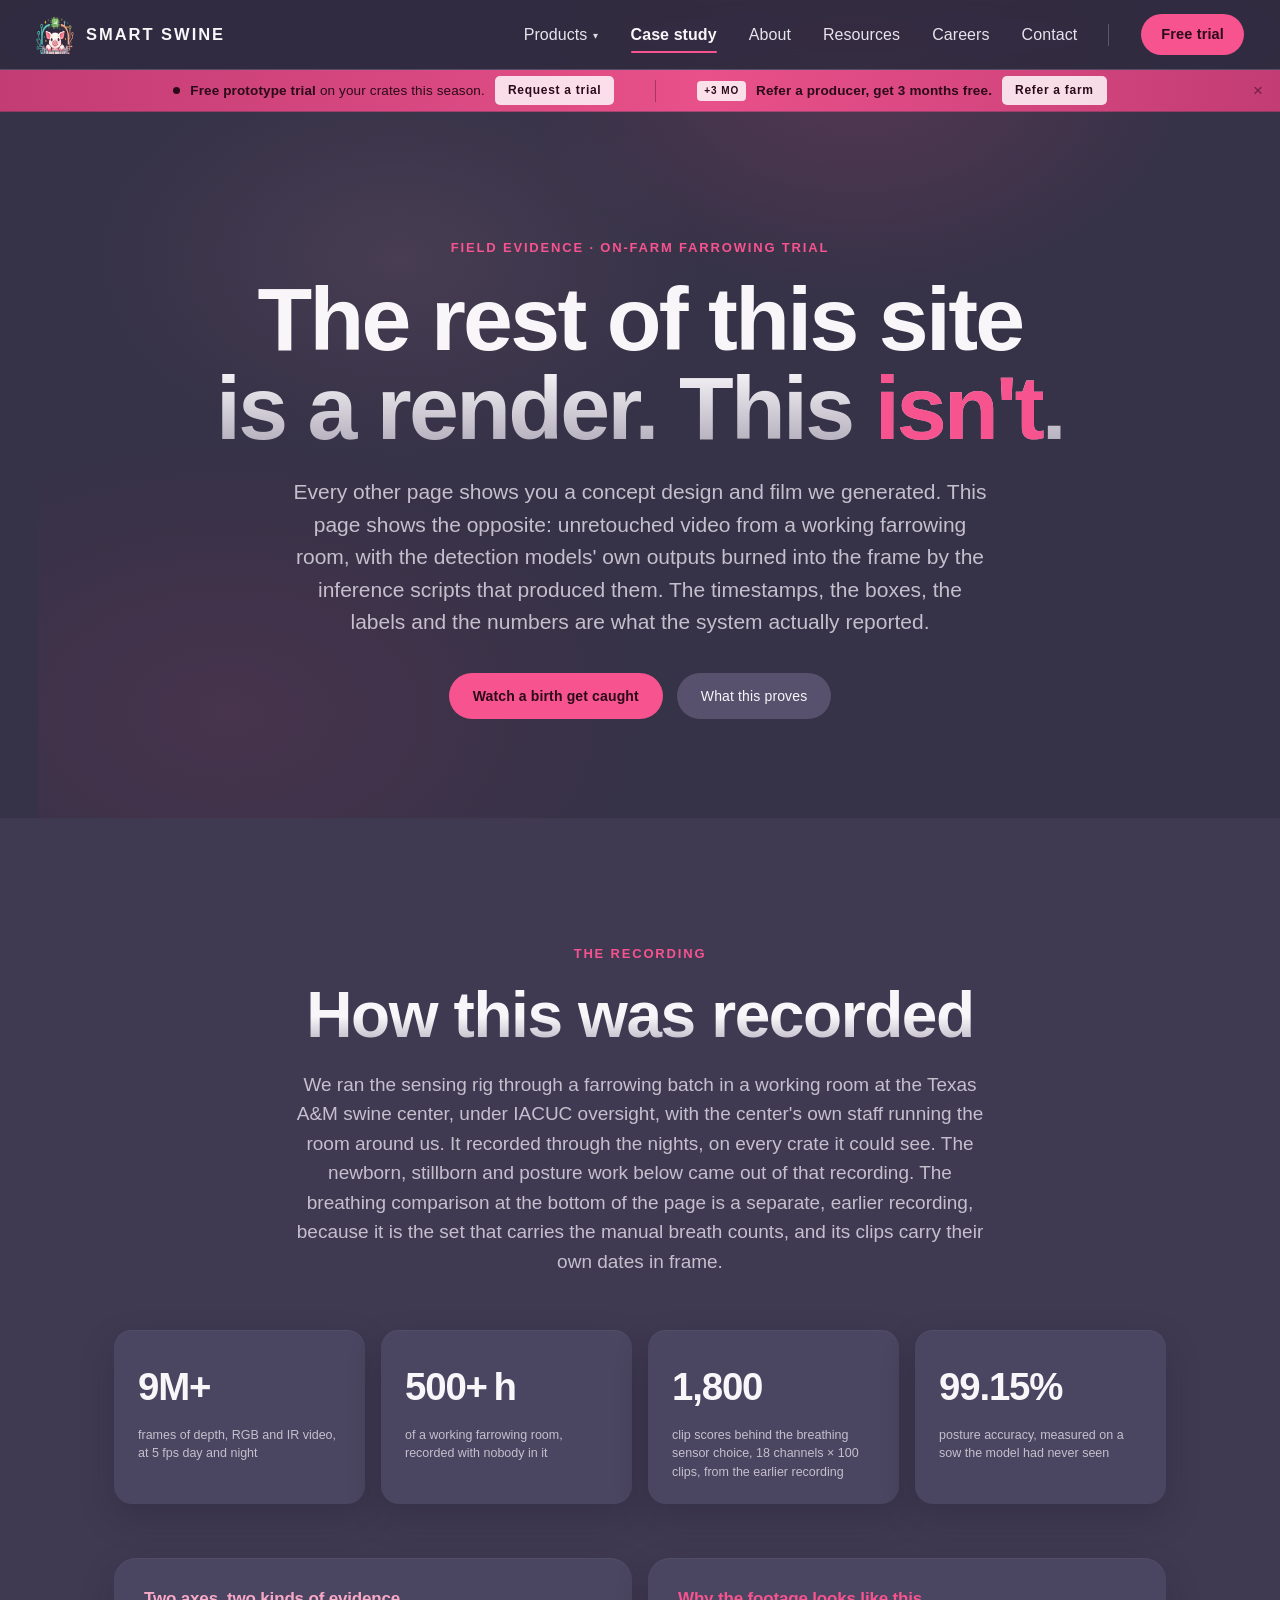
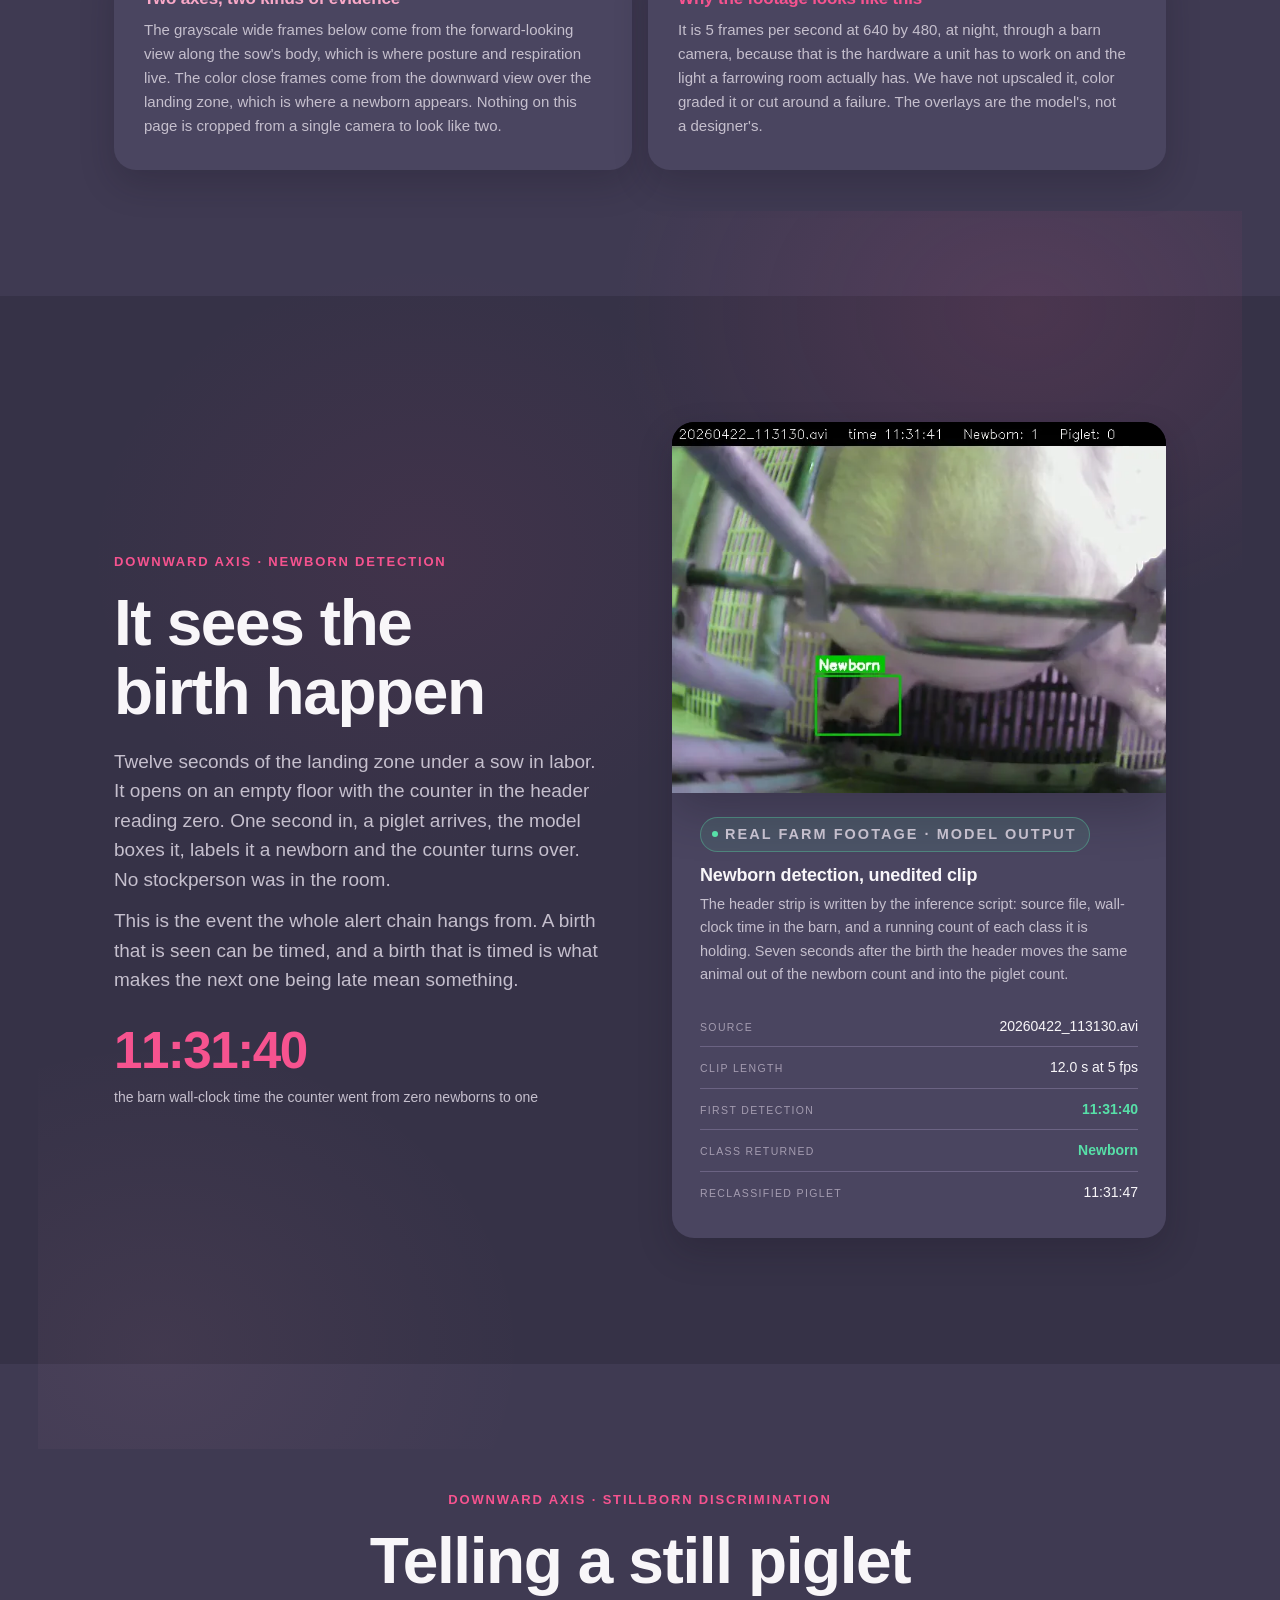
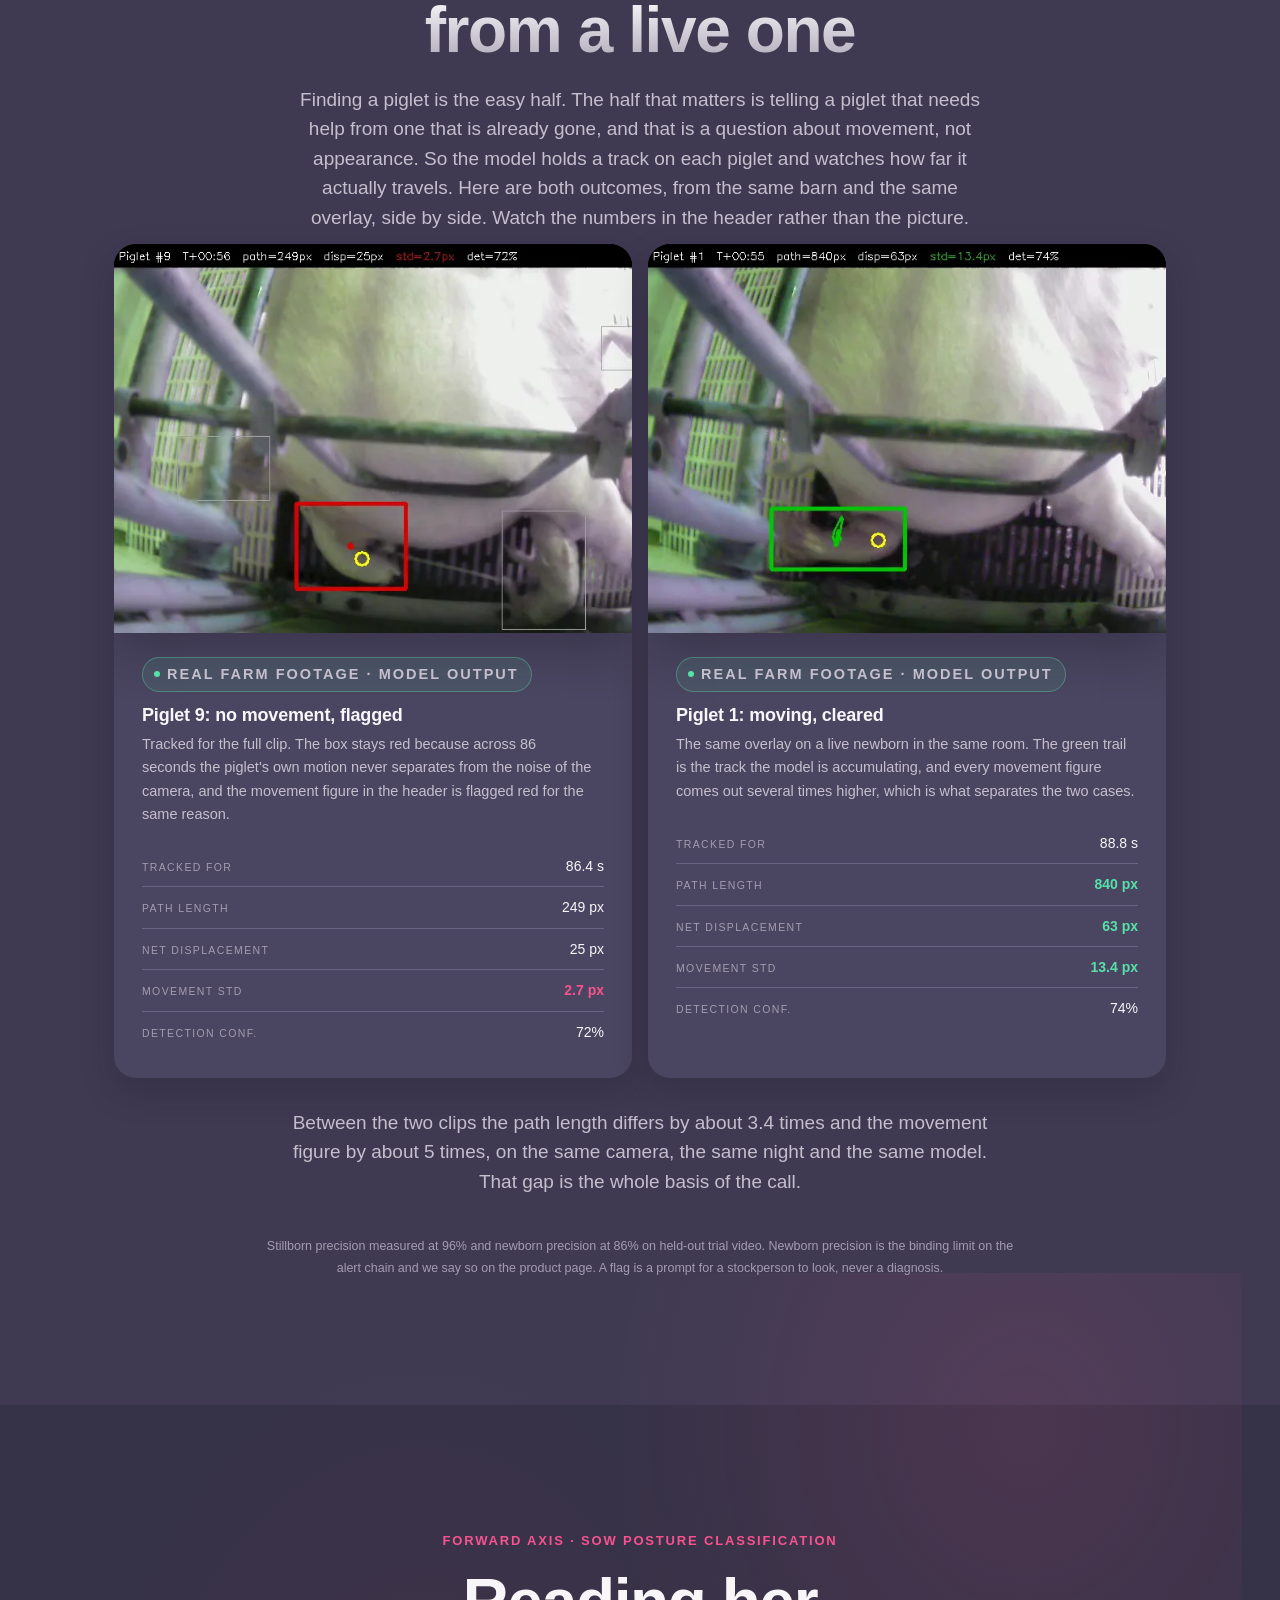
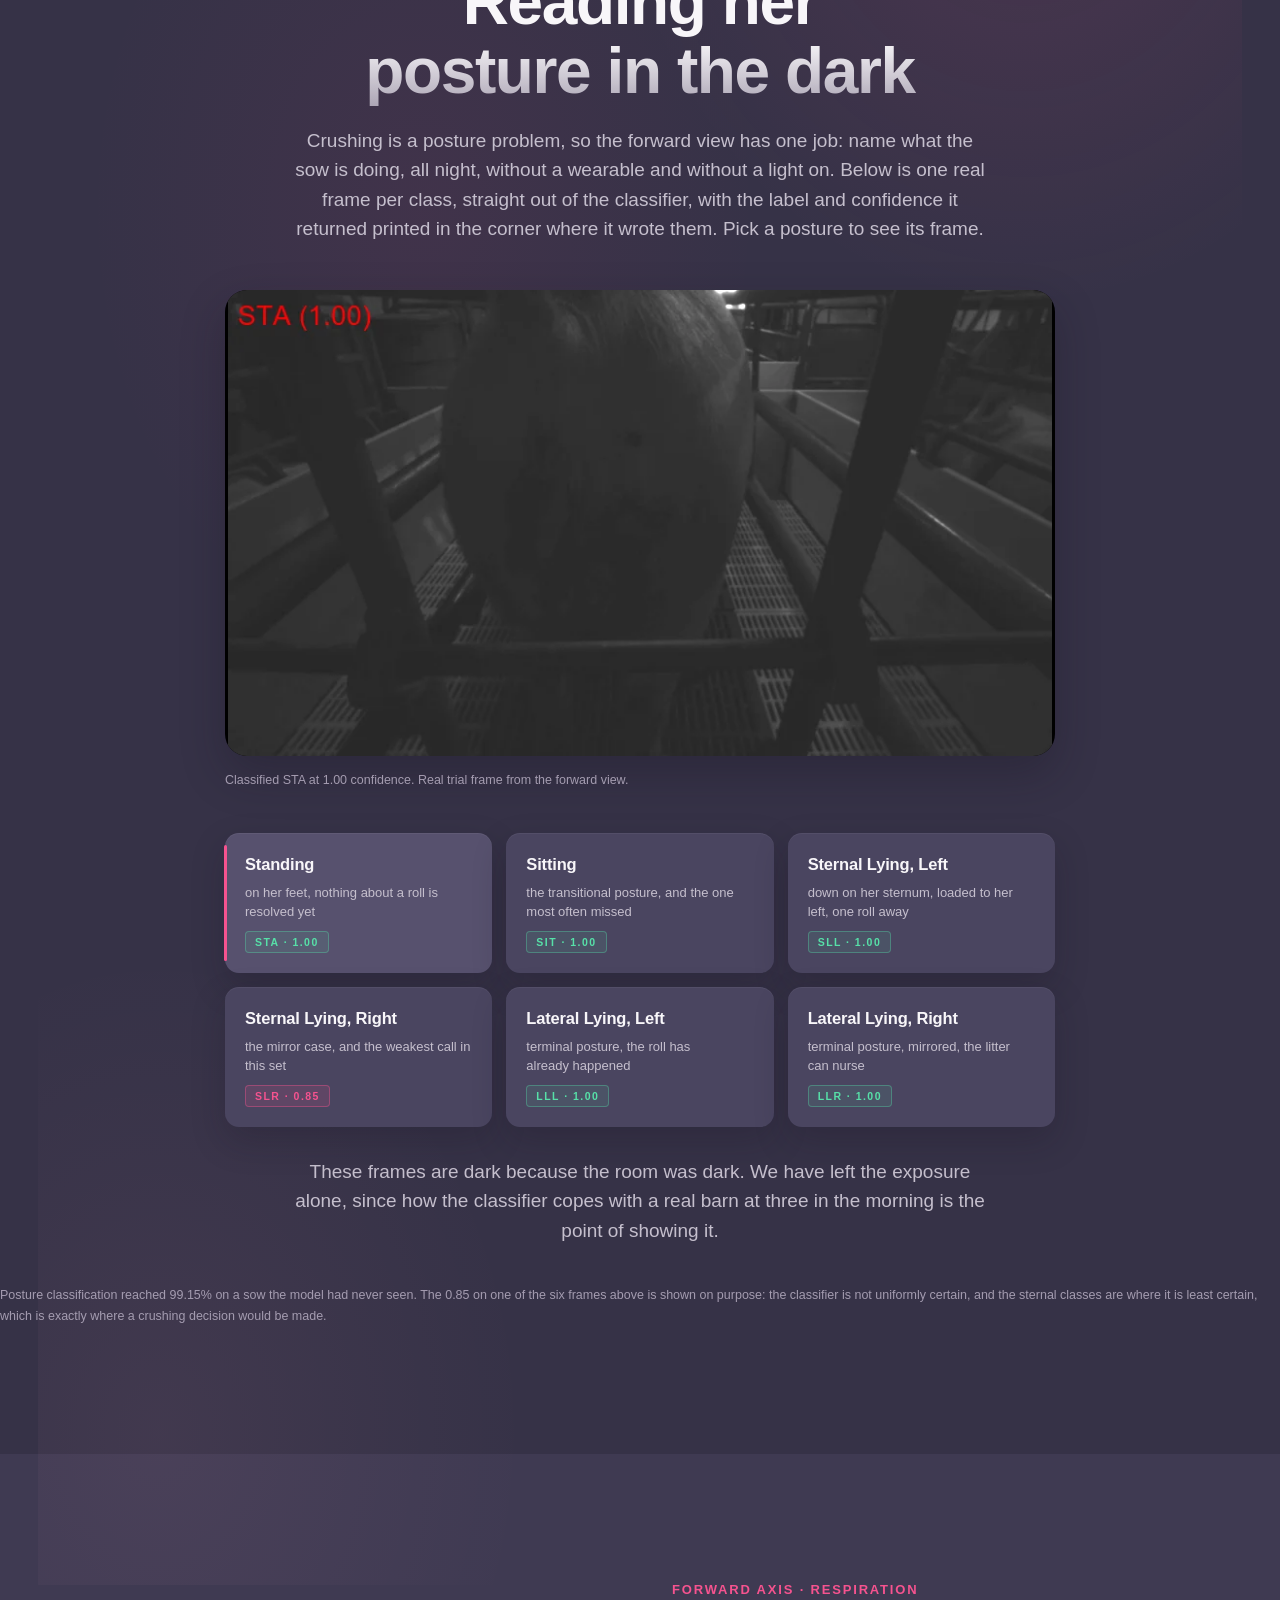
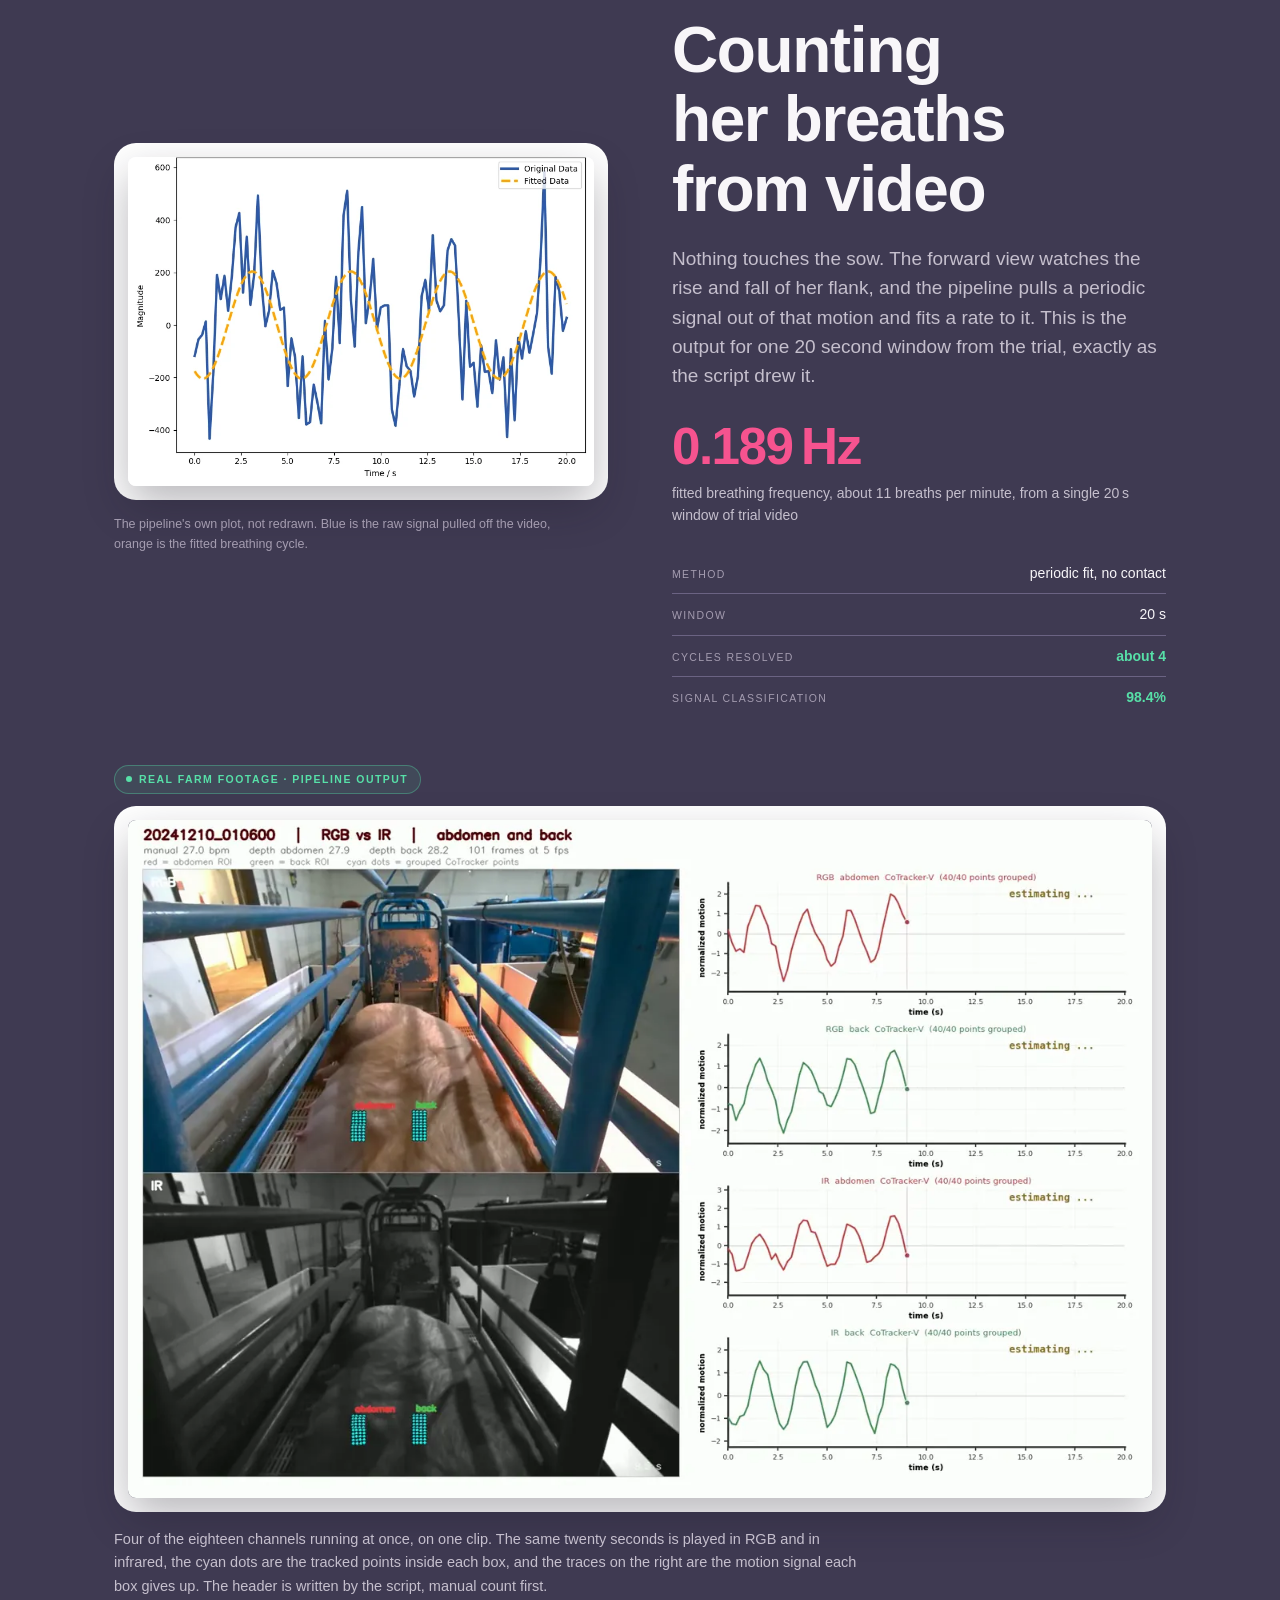
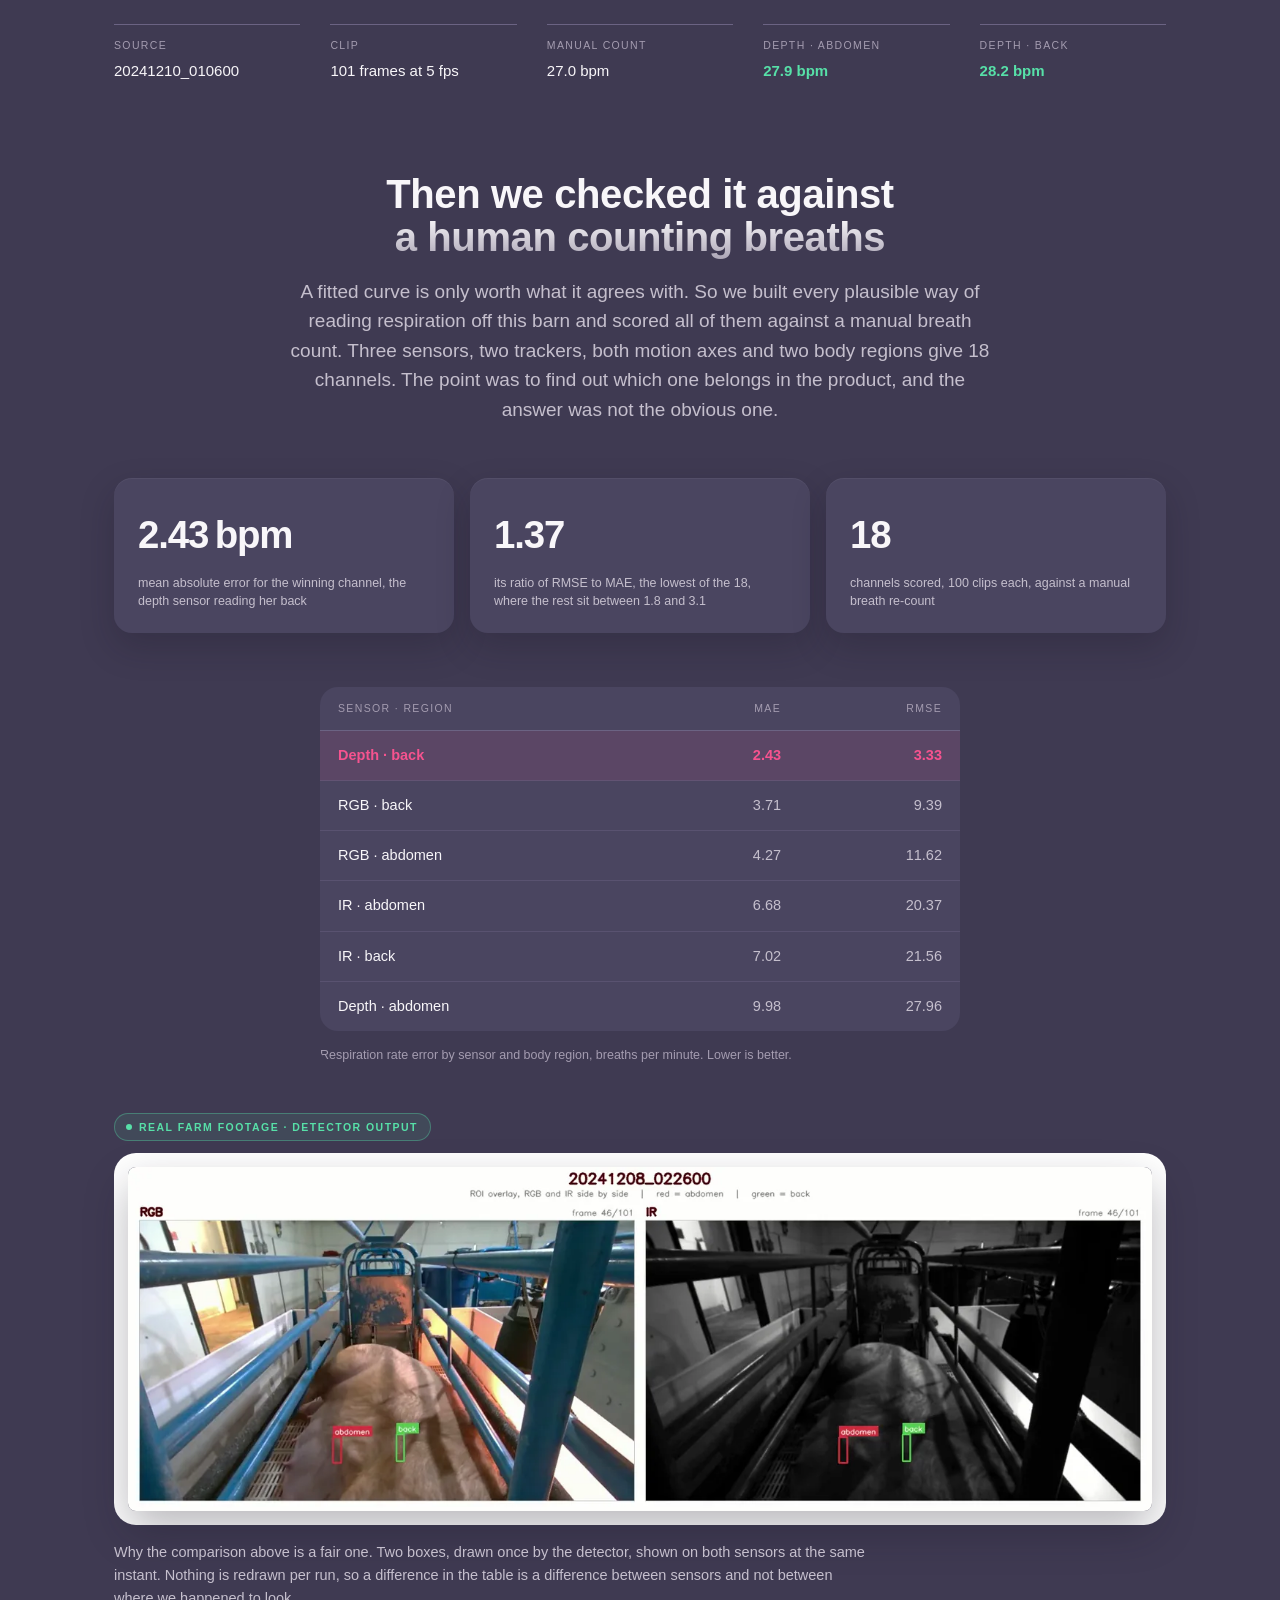
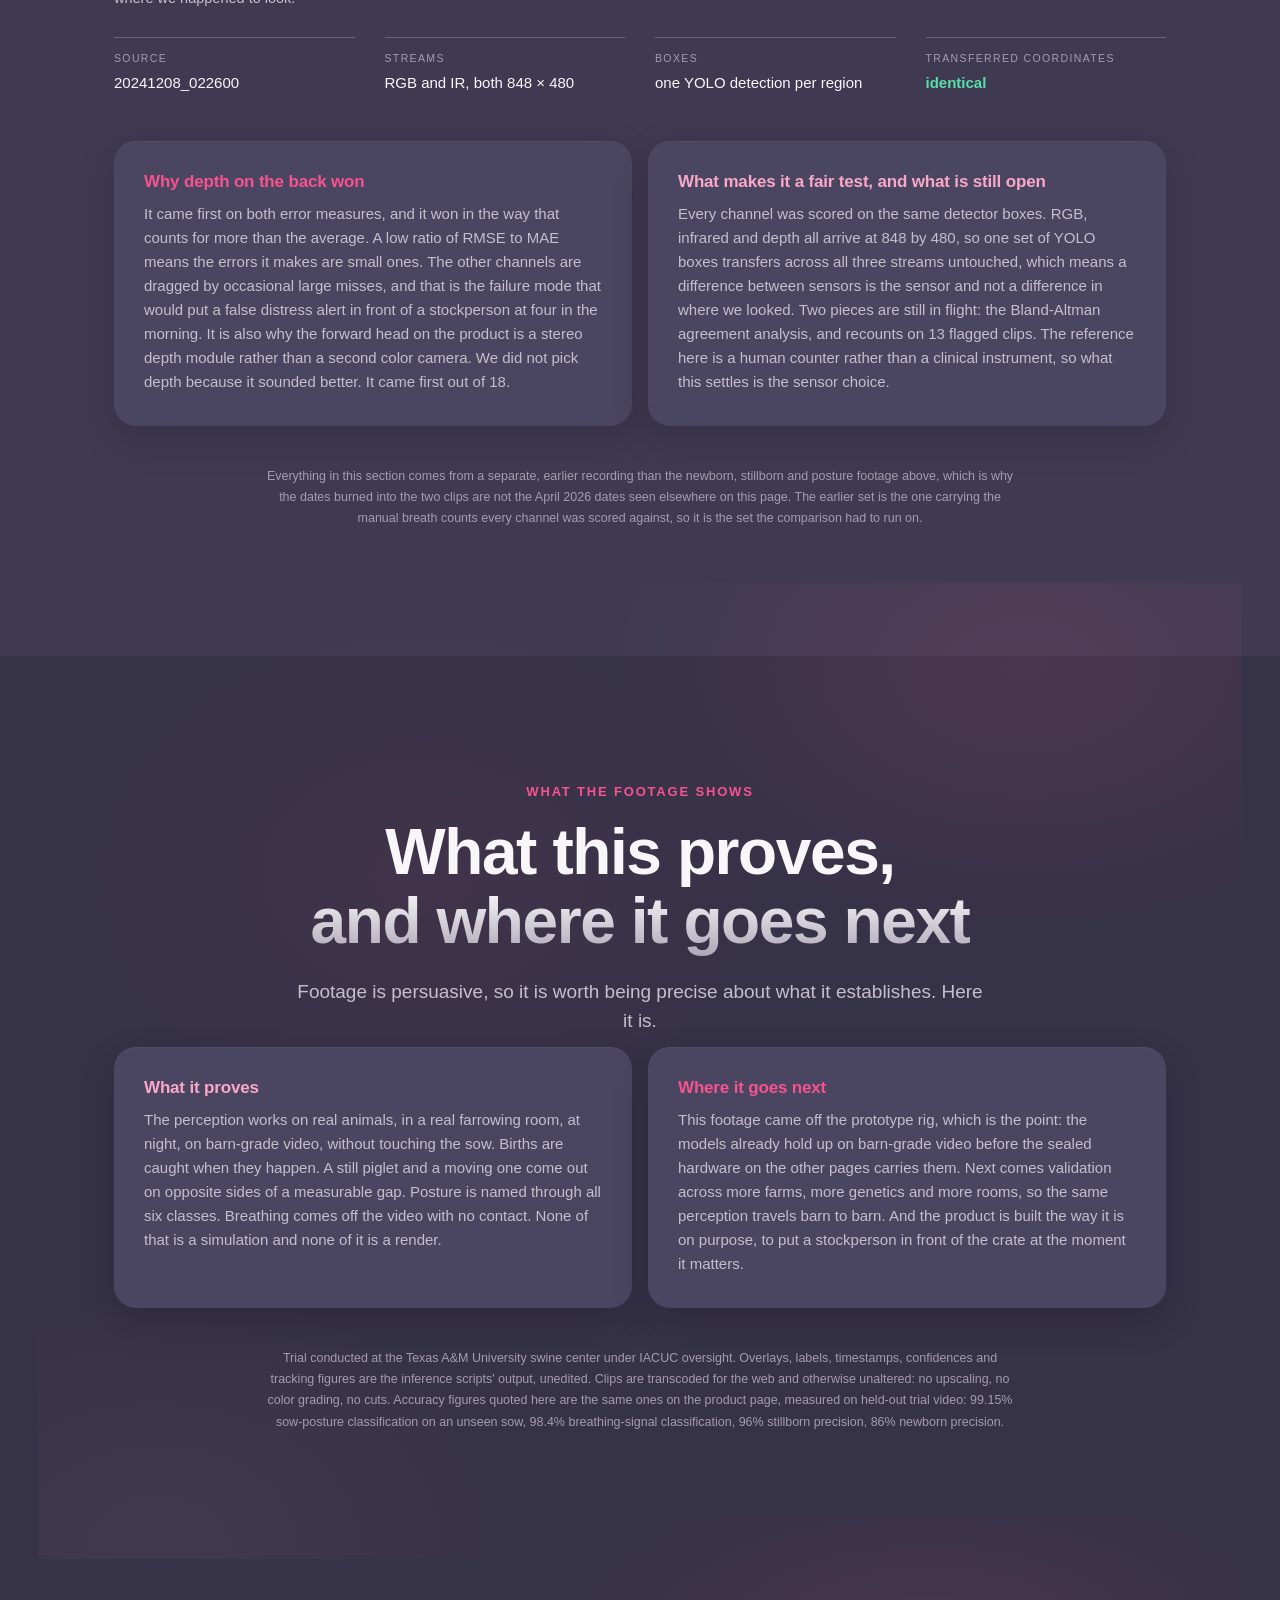
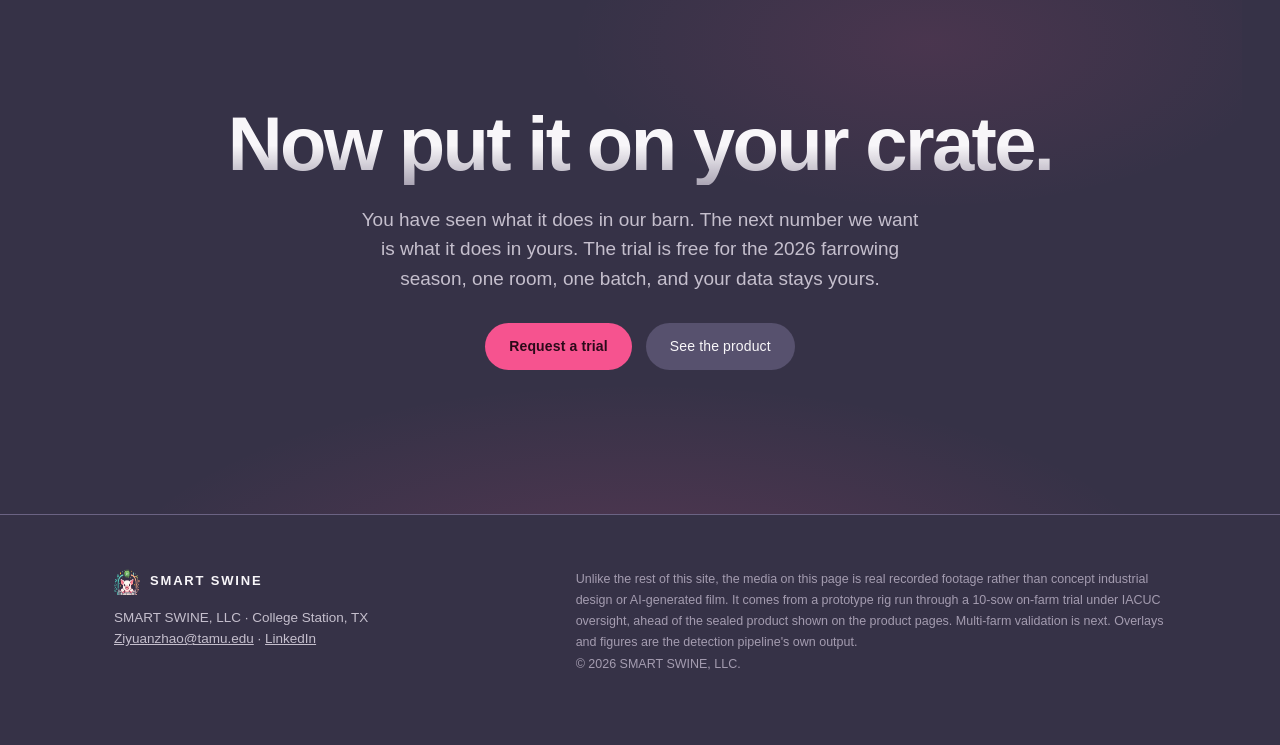
==== commit 27c50e60: "Add two channel clips to the Case study, and correct the birth timestamp Two clips from the respirat" ====
--- a/barn.html
+++ b/barn.html
@@ -12,11 +12,10 @@
 
 <header class="nav" id="nav">
   <a class="nav-brand" href="index.html" aria-label="Smart Swine home">
-    <img src="assets/img/logo_badge.png" alt="" width="30" height="30">
+    <img src="assets/img/logo_badge.png" alt="" width="38" height="38">
     <span>SMART&nbsp;SWINE</span>
   </a>
   <nav class="nav-links" aria-label="Pages">
-    <a href="index.html">About</a>
     <div class="nav-drop">
       <a href="product.html" class="nav-drop-top" aria-haspopup="true">Products<span class="caret" aria-hidden="true">&#9662;</span></a>
       <div class="nav-sub">
@@ -27,20 +26,23 @@
       </div>
     </div>
     <a href="barn.html" class="on" aria-current="page">Case study</a>
+    <a href="index.html">About</a>
     <a href="resources.html">Resources</a>
-    <a href="contact.html">Get in touch</a>
+    <a href="careers.html">Careers</a>
+    <a href="contact.html">Contact</a>
   </nav>
   <a class="btn btn-coral nav-cta" href="contact.html#pilot">Free trial</a>
   <button class="nav-burger" type="button" aria-label="Menu" aria-expanded="false" aria-controls="mobileMenu"><span></span><span></span></button>
 </header>
 
 <nav class="mobile-menu" id="mobileMenu" aria-label="Menu">
-  <a href="index.html">About</a>
   <a href="product.html">SPM-01<span>Smart Piglet Monitor</span></a>
   <a href="spc01.html">SPC-01<span>Smart Piglet Curtain</span></a>
   <a href="barn.html" class="on" aria-current="page">Case study</a>
+  <a href="index.html">About</a>
   <a href="resources.html">Resources</a>
-  <a href="contact.html">Get in touch</a>
+  <a href="careers.html">Careers</a>
+  <a href="contact.html">Contact</a>
   <a class="btn btn-coral" href="contact.html#pilot">Free trial</a>
 </nav>
 
@@ -90,14 +92,17 @@
       <p class="lede rv">We ran the sensing rig through a farrowing batch in a
         working room at the Texas A&amp;M swine center, under IACUC oversight,
         with the center's own staff running the room around us. It recorded
-        through the nights, on every crate it could see. All four models below
-        came out of that recording.</p>
+        through the nights, on every crate it could see. The newborn, stillborn
+        and posture work below came out of that recording. The breathing
+        comparison at the bottom of the page is a separate, earlier recording,
+        because it is the set that carries the manual breath counts, and its
+        clips carry their own dates in frame.</p>
     </header>
 
     <div class="stats stats-4">
       <div class="stat rv"><strong data-count="9" data-suffix="M+">9M+</strong><span>frames of depth, RGB and IR video, at 5 fps day and night</span></div>
       <div class="stat rv"><strong data-count="500" data-suffix="+&thinsp;h">500+&thinsp;h</strong><span>of a working farrowing room, recorded with nobody in it</span></div>
-      <div class="stat rv"><strong data-count="1800">1,800</strong><span>clip scores behind the breathing sensor choice, 18 channels &times; 100 clips</span></div>
+      <div class="stat rv"><strong data-count="1800">1,800</strong><span>clip scores behind the breathing sensor choice, 18 channels &times; 100 clips, from the earlier recording</span></div>
       <div class="stat rv"><strong data-count="99.15" data-dec="2" data-suffix="%">99.15%</strong><span>posture accuracy, measured on a sow the model had never seen</span></div>
     </div>
 
@@ -128,16 +133,15 @@
     <div class="split-txt">
       <p class="eyebrow">DOWNWARD AXIS · NEWBORN DETECTION</p>
       <h2 class="rv">It sees the birth happen</h2>
-      <p class="lede rv">Twenty one seconds of the landing zone under a sow in
-        labor. For the first thirteen seconds there is nothing to report and the
-        counter in the header reads zero. Then a piglet arrives, the model boxes
-        it, labels it a newborn and the counter turns over. No stockperson was in
-        the room.</p>
+      <p class="lede rv">Twelve seconds of the landing zone under a sow in
+        labor. It opens on an empty floor with the counter in the header reading
+        zero. One second in, a piglet arrives, the model boxes it, labels it a
+        newborn and the counter turns over. No stockperson was in the room.</p>
       <p class="lede rv">This is the event the whole alert chain hangs from. A
         birth that is seen can be timed, and a birth that is timed is what makes
         the next one being late mean something.</p>
       <div class="evi-figure rv">
-        <strong>11:31:43</strong>
+        <strong>11:31:40</strong>
         <span>the barn wall-clock time the counter went from zero newborns to
           one</span>
       </div>
@@ -153,12 +157,14 @@
         <h3>Newborn detection, unedited clip</h3>
         <p>The header strip is written by the inference script: source file,
           wall-clock time in the barn, and a running count of each class it is
-          holding.</p>
+          holding. Seven seconds after the birth the header moves the same
+          animal out of the newborn count and into the piglet count.</p>
         <dl class="evi-read">
           <div><dt>Source</dt><dd>20260422_113130.avi</dd></div>
-          <div><dt>Clip length</dt><dd>21.4 s at 5 fps</dd></div>
-          <div><dt>First detection</dt><dd class="ok">11:31:43</dd></div>
+          <div><dt>Clip length</dt><dd>12.0 s at 5 fps</dd></div>
+          <div><dt>First detection</dt><dd class="ok">11:31:40</dd></div>
           <div><dt>Class returned</dt><dd class="ok">Newborn</dd></div>
+          <div><dt>Reclassified piglet</dt><dd>11:31:47</dd></div>
         </dl>
       </div>
     </article>
@@ -343,6 +349,31 @@
   </div>
 
   <div class="wrap">
+    <figure class="evi-wide rv">
+      <p class="evi-real">Real farm footage · pipeline output</p>
+      <div class="evi-plot">
+        <video class="film" autoplay muted loop playsinline preload="metadata"
+               poster="assets/trial/trial_resp_channels_poster.webp"
+               aria-label="One trial clip played twice over, RGB above and infrared below, each with a red abdomen box and a green back box full of cyan tracked points. Four motion traces draw themselves alongside in step with the video, one per sensor and region, each showing a regular breathing wave.">
+          <source src="assets/trial/trial_resp_channels.mp4" type="video/mp4">
+        </video>
+      </div>
+      <figcaption>Four of the eighteen channels running at once, on one clip.
+        The same twenty seconds is played in RGB and in infrared, the cyan dots
+        are the tracked points inside each box, and the traces on the right are
+        the motion signal each box gives up. The header is written by the
+        script, manual count first.</figcaption>
+    </figure>
+    <dl class="evi-read evi-read-wide rv">
+      <div><dt>Source</dt><dd>20241210_010600</dd></div>
+      <div><dt>Clip</dt><dd>101 frames at 5 fps</dd></div>
+      <div><dt>Manual count</dt><dd>27.0 bpm</dd></div>
+      <div><dt>Depth &middot; abdomen</dt><dd class="ok">27.9 bpm</dd></div>
+      <div><dt>Depth &middot; back</dt><dd class="ok">28.2 bpm</dd></div>
+    </dl>
+  </div>
+
+  <div class="wrap">
     <header class="sec-head">
       <h3 class="sub-h rv">Then we checked it against a human counting breaths</h3>
       <p class="lede rv">A fitted curve is only worth what it agrees with. So we
@@ -377,6 +408,27 @@
       </table>
     </div>
 
+    <figure class="evi-wide rv">
+      <p class="evi-real">Real farm footage · detector output</p>
+      <div class="evi-plot">
+        <video class="film" autoplay muted loop playsinline preload="metadata"
+               poster="assets/trial/trial_roi_rgb_ir_poster.webp"
+               aria-label="The same trial clip side by side, RGB on the left and infrared on the right, with an identical red abdomen box and green back box sitting on the sow in both panels and holding position as she breathes.">
+          <source src="assets/trial/trial_roi_rgb_ir.mp4" type="video/mp4">
+        </video>
+      </div>
+      <figcaption>Why the comparison above is a fair one. Two boxes, drawn once
+        by the detector, shown on both sensors at the same instant. Nothing is
+        redrawn per run, so a difference in the table is a difference between
+        sensors and not between where we happened to look.</figcaption>
+    </figure>
+    <dl class="evi-read evi-read-wide rv">
+      <div><dt>Source</dt><dd>20241208_022600</dd></div>
+      <div><dt>Streams</dt><dd>RGB and IR, both 848 &times; 480</dd></div>
+      <div><dt>Boxes</dt><dd>one YOLO detection per region</dd></div>
+      <div><dt>Transferred coordinates</dt><dd class="ok">identical</dd></div>
+    </dl>
+
     <div class="duo">
       <article class="card edge-coral rv">
         <h3>Why depth on the back won</h3>
@@ -401,6 +453,13 @@
           choice.</p>
       </article>
     </div>
+
+    <p class="fine rv">Everything in this section comes from a separate, earlier
+      recording than the newborn, stillborn and posture footage above, which is
+      why the dates burned into the two clips are not the April 2026 dates seen
+      elsewhere on this page. The earlier set is the one carrying the manual
+      breath counts every channel was scored against, so it is the set the
+      comparison had to run on.</p>
   </div>
 
 </section>
--- a/css/style.css
+++ b/css/style.css
@@ -33,6 +33,9 @@
      and weight rather than a second face. */
   --mono: var(--sans);
   --pad: clamp(20px, 5vw, 72px);
+  /* Nav height is read by the promo bar, the mobile menu and every hero's
+     top padding, so it lives here rather than as a literal in five places. */
+  --nav-h: 70px;
   --r-lg: 22px;   /* media tiles, feature cards */
   --r-md: 18px;   /* stat tiles, list cards */
   --r-sm: 14px;   /* small chrome */
@@ -115,33 +118,53 @@
   position: fixed; inset: 0 0 auto 0; z-index: 50;
   display: flex; align-items: center; gap: 26px;
   padding: 0 clamp(16px, 3vw, 36px);
-  height: 60px;
-  background: rgba(54, 50, 71, 0.78);
+  height: var(--nav-h);
+  /* opaque enough that the links keep their weight over bright media —
+     at 0.78 they washed out anywhere the page went light */
+  background: rgba(48, 44, 63, 0.9);
   backdrop-filter: saturate(180%) blur(20px);
   -webkit-backdrop-filter: saturate(180%) blur(20px);
-  border-bottom: 1px solid rgba(107, 99, 131, 0.45);
+  border-bottom: 1px solid rgba(107, 99, 131, 0.6);
 }
 .nav-brand {
-  display: flex; align-items: center; gap: 10px;
-  font-weight: 700; letter-spacing: 0.14em; font-size: 14px;
+  display: flex; align-items: center; gap: 12px;
+  font-weight: 700; letter-spacing: 0.12em; font-size: 16.5px;
   text-decoration: none;
 }
-.nav-links { display: flex; gap: 4px; margin-left: auto; }
+.nav-brand img { width: 38px; height: 38px; }
+.nav-links { display: flex; align-items: center; gap: 6px; margin-left: auto; }
+/* Destinations have to out-rank the brand and the pill, or the bar reads as
+   a logo and a button with grey noise in between. Near-ink at 550 does it
+   without turning five links into five headlines. */
 .nav-links a {
-  font-size: 13px; font-weight: 400; letter-spacing: 0.01em;
-  color: var(--mut); text-decoration: none;
-  padding: 6px 12px; border-radius: 980px;
+  position: relative;
+  font-size: 16px; font-weight: 500; letter-spacing: 0.005em;
+  color: #e7e3ec; text-decoration: none;
+  padding: 8px 13px; border-radius: 980px;
   transition: color 0.2s, background 0.2s;
 }
-.nav-links a:hover, .nav-links a.on { color: var(--ink); background: rgba(255,255,255,0.06); }
+.nav-links a:hover { color: var(--ink); background: rgba(255,255,255,0.09); }
+/* The current page is marked with the brand pink under the label. A 6%
+   white pill was the old marker and nobody could see it. */
+.nav-links a.on { color: var(--ink); font-weight: 700; }
+.nav-links a.on::after {
+  content: ""; position: absolute; left: 13px; right: 13px; bottom: 2px;
+  height: 2px; border-radius: 2px; background: var(--pink);
+}
+/* the sub-menu entries are a list, not tabs — no underline rule there */
+.nav-sub a.on::after { display: none; }
 /* Products dropdown: both product pages live under one nav item.
    CSS-only — opens on hover and on keyboard focus (focus-within), the
    top link itself still goes to product.html. */
 .nav-drop { position: relative; }
+/* the caret is the only sign that two products live behind one label, so it
+   is readable rather than decorative */
 .nav-drop-top .caret {
-  display: inline-block; margin-left: 5px; font-size: 9px;
-  transform: translateY(-1px); opacity: 0.7;
-}
+  display: inline-block; margin-left: 6px; font-size: 10px;
+  transform: translateY(-1px); opacity: 0.95;
+  transition: transform 0.2s;
+}
+.nav-drop:hover .caret, .nav-drop:focus-within .caret { transform: translateY(1px); }
 .nav-sub {
   position: absolute; top: 100%; left: 50%;
   transform: translateX(-50%);
@@ -163,33 +186,47 @@
 .nav-sub a b { color: var(--ink); font-weight: 700; }
 .nav-sub a span { display: block; font-size: 11px; letter-spacing: 0.04em;
                   color: var(--dim); margin-top: 1px; }
+/* A hairline splits the destinations from the action, so the pill stops
+   reading as a sixth place to go. */
+.nav-links::after {
+  content: ""; align-self: center;
+  width: 1px; height: 22px; margin: 0 6px 0 12px;
+  background: rgba(107, 99, 131, 0.75);
+}
 /* .btn.nav-cta: compound beats the later .btn rule regardless of order */
-.nav-cta { margin-left: 6px; }
-.btn.nav-cta { padding: 8px 18px; font-size: 13px; }
-@media (max-width: 980px) {
+.nav-cta { margin-left: 0; }
+.btn.nav-cta { padding: 9px 20px; font-size: 14.5px; }
+/* Six destinations at 16px plus the brand and the pill need the room. Below
+   this the row would have to shrink back down to fit, so it hands over to the
+   burger instead of getting quietly smaller again. */
+@media (max-width: 1120px) { .nav-links::after { display: none; } }
+@media (max-width: 1120px) {
   .nav-links { display: none; }
   .nav-cta { margin-left: auto; }
 }
 /* very narrow: the bar holds brand + pill + burger on one line */
 @media (max-width: 560px) {
+  :root { --nav-h: 62px; }
   .nav { gap: 10px; }
-  .nav-brand span { font-size: 12px; letter-spacing: 0.1em; }
-  .btn.nav-cta { padding: 7px 14px; font-size: 12px; }
+  .nav-brand { gap: 9px; }
+  .nav-brand img { width: 30px; height: 30px; }
+  .nav-brand span { font-size: 13px; letter-spacing: 0.1em; }
+  .btn.nav-cta { padding: 8px 15px; font-size: 13px; }
 }
 
 /* ---------- mobile menu ----------
    Burger lives in the nav on small screens; the panel drops below the
-   60px bar, covers the promo strip, and locks page scroll while open. */
+   bar, covers the promo strip, and locks page scroll while open. */
 .nav-burger {
   display: none;
-  width: 40px; height: 40px; flex: none;
+  width: 44px; height: 44px; flex: none;
   border: 0; border-radius: 980px;
   background: transparent; cursor: pointer;
   position: relative;
 }
 .nav-burger span {
   position: absolute; left: 50%; top: 50%;
-  width: 18px; height: 1.6px; border-radius: 1px;
+  width: 21px; height: 1.8px; border-radius: 1px;
   background: var(--ink);
   transition: transform 0.3s ease;
 }
@@ -198,10 +235,10 @@
 .nav-burger.open span:first-child { transform: translate(-50%, -1px) rotate(45deg); }
 .nav-burger.open span:last-child { transform: translate(-50%, -1px) rotate(-45deg); }
 /* after the base display:none, so source order can't cancel it */
-@media (max-width: 980px) { .nav-burger { display: block; } }
+@media (max-width: 1120px) { .nav-burger { display: block; } }
 
 .mobile-menu {
-  position: fixed; inset: 60px 0 0 0; z-index: 51;
+  position: fixed; inset: var(--nav-h) 0 0 0; z-index: 51;
   display: none;
   flex-direction: column;
   padding: 24px var(--pad) 44px;
@@ -229,7 +266,7 @@
   font-size: 15px; padding: 13px 28px;
   border-bottom: 0;
 }
-@media (min-width: 981px) {
+@media (min-width: 1121px) {
   .mobile-menu { display: none !important; }
   body.menu-open { overflow: auto; }
 }
@@ -695,11 +732,11 @@
 .cta-row { display: flex; gap: 14px; justify-content: center; margin-top: 30px; flex-wrap: wrap; }
 
 /* ---------- company pages (about / resources / contact) ---------- */
-@media (max-width: 560px) { .nav-links { display: none; } }
+
 
 .page-hero {
   position: relative; overflow: hidden;
-  padding: calc(60px + clamp(80px, 14vh, 170px)) 0 clamp(70px, 11vh, 140px);
+  padding: calc(var(--nav-h) + clamp(80px, 14vh, 170px)) 0 clamp(70px, 11vh, 140px);
   background: var(--bg0);
   text-align: center;
 }
@@ -839,7 +876,12 @@
 .ccard h3 { font-size: clamp(24px, 2.6vw, 32px); margin: 10px 0 14px; }
 .ccard p { color: var(--mut); font-size: 15.5px; }
 .ccard .btn { margin-top: 26px; }
-.ccard ul { list-style: none; margin-top: 18px; }
+/* Role cards carry a second small label further down the card, over the list
+   of what the job owns. Muted rather than pink, so it sits under the role
+   title instead of competing with it. */
+.mut-tag { color: var(--dim); margin-top: 30px; }
+.ccard ul { list-style: none; margin-top: 4px; }
+.ccard ul + p { margin-top: 22px; }
 .ccard li { padding: 10px 0; border-bottom: 1px solid var(--line); font-size: 15px; }
 .ccard li:last-child { border-bottom: none; }
 .ccard li a { color: var(--ink); text-decoration: none; overflow-wrap: anywhere; }
@@ -1096,7 +1138,7 @@
 :root { --promo-h: 42px; }
 
 .promo {
-  position: fixed; inset: 60px 0 auto 0; z-index: 49;
+  position: fixed; inset: var(--nav-h) 0 auto 0; z-index: 49;
   display: flex; align-items: center; justify-content: center;
   min-height: 42px; padding: 0 46px;
   background: linear-gradient(90deg,
@@ -1196,7 +1238,7 @@
 /* the bar sits between the nav and the page, so anything that measured from
    the nav's 60px has to clear the nav plus whatever the bar currently is */
 body.has-promo section { scroll-margin-top: calc(64px + var(--promo-h)); }
-body.has-promo .page-hero { padding-top: calc(60px + var(--promo-h) + clamp(80px, 14vh, 170px)); }
+body.has-promo .page-hero { padding-top: calc(var(--nav-h) + var(--promo-h) + clamp(80px, 14vh, 170px)); }
 body.has-promo .hero-stage { top: var(--promo-h); height: calc(100vh - var(--promo-h)); }
 body.has-promo .xsticky { top: var(--promo-h); height: calc(100vh - var(--promo-h)); }
 
@@ -1440,7 +1482,46 @@
    than being redrawn in brand colors, which would make it our picture of the
    result instead of the result. */
 .evi-plot { background: #fff; border-radius: var(--r-lg); padding: 14px; }
-.evi-plot img { border-radius: 8px; }
+.evi-plot img, .evi-plot video { border-radius: 8px; width: 100%; }
+
+/* Same printout logic, running. These clips carry the script's own header and
+   its live traces, so they get the white ground rather than the black camera
+   frame — what is on screen is the figure, and the barn video is inside it.
+   Full column width, because the burned-in header is the whole point and it
+   stops being readable much below this. */
+.evi-wide { margin: 46px 0 0; }
+.evi-wide .evi-real { margin-bottom: 12px; }
+.evi-wide figcaption {
+  color: var(--mut); font-size: 14.5px; line-height: 1.6;
+  max-width: 760px; margin-top: 16px;
+}
+/* The readout under a wide clip runs across rather than down, so the label
+   sits over its value instead of beside it — side by side in a narrow column
+   breaks values like "848 x 480" across two lines. */
+.evi-read-wide {
+  grid-template-columns: repeat(auto-fit, minmax(170px, 1fr));
+  gap: 0 30px; margin: 26px 0 46px;
+}
+.evi-read-wide div {
+  display: block; padding: 0;
+  border-bottom: 0; border-top: 1px solid var(--line);
+  padding-top: 12px;
+}
+.evi-read-wide dd { text-align: left; margin-top: 5px; font-size: 15px; }
+
+/* Squeezed to a phone column these clips fall to about 100px tall and the
+   boxes stop being visible at all, so below the breakpoint the frame holds
+   its readable width and pans instead of shrinking. The readout underneath
+   still carries every number for anyone who does not pan. */
+@media (max-width: 760px) {
+  .evi-wide .evi-plot { overflow-x: auto; -webkit-overflow-scrolling: touch; }
+  .evi-wide .evi-plot video { width: 620px; max-width: none; }
+  .evi-wide figcaption::after {
+    content: "Drag the frame sideways to read it at full size.";
+    display: block; margin-top: 10px;
+    font-size: 12.5px; color: var(--dim);
+  }
+}
 
 /* the headline figure a clip resolves to, sat beside its own explanation */
 .evi-figure { margin-top: 30px; }
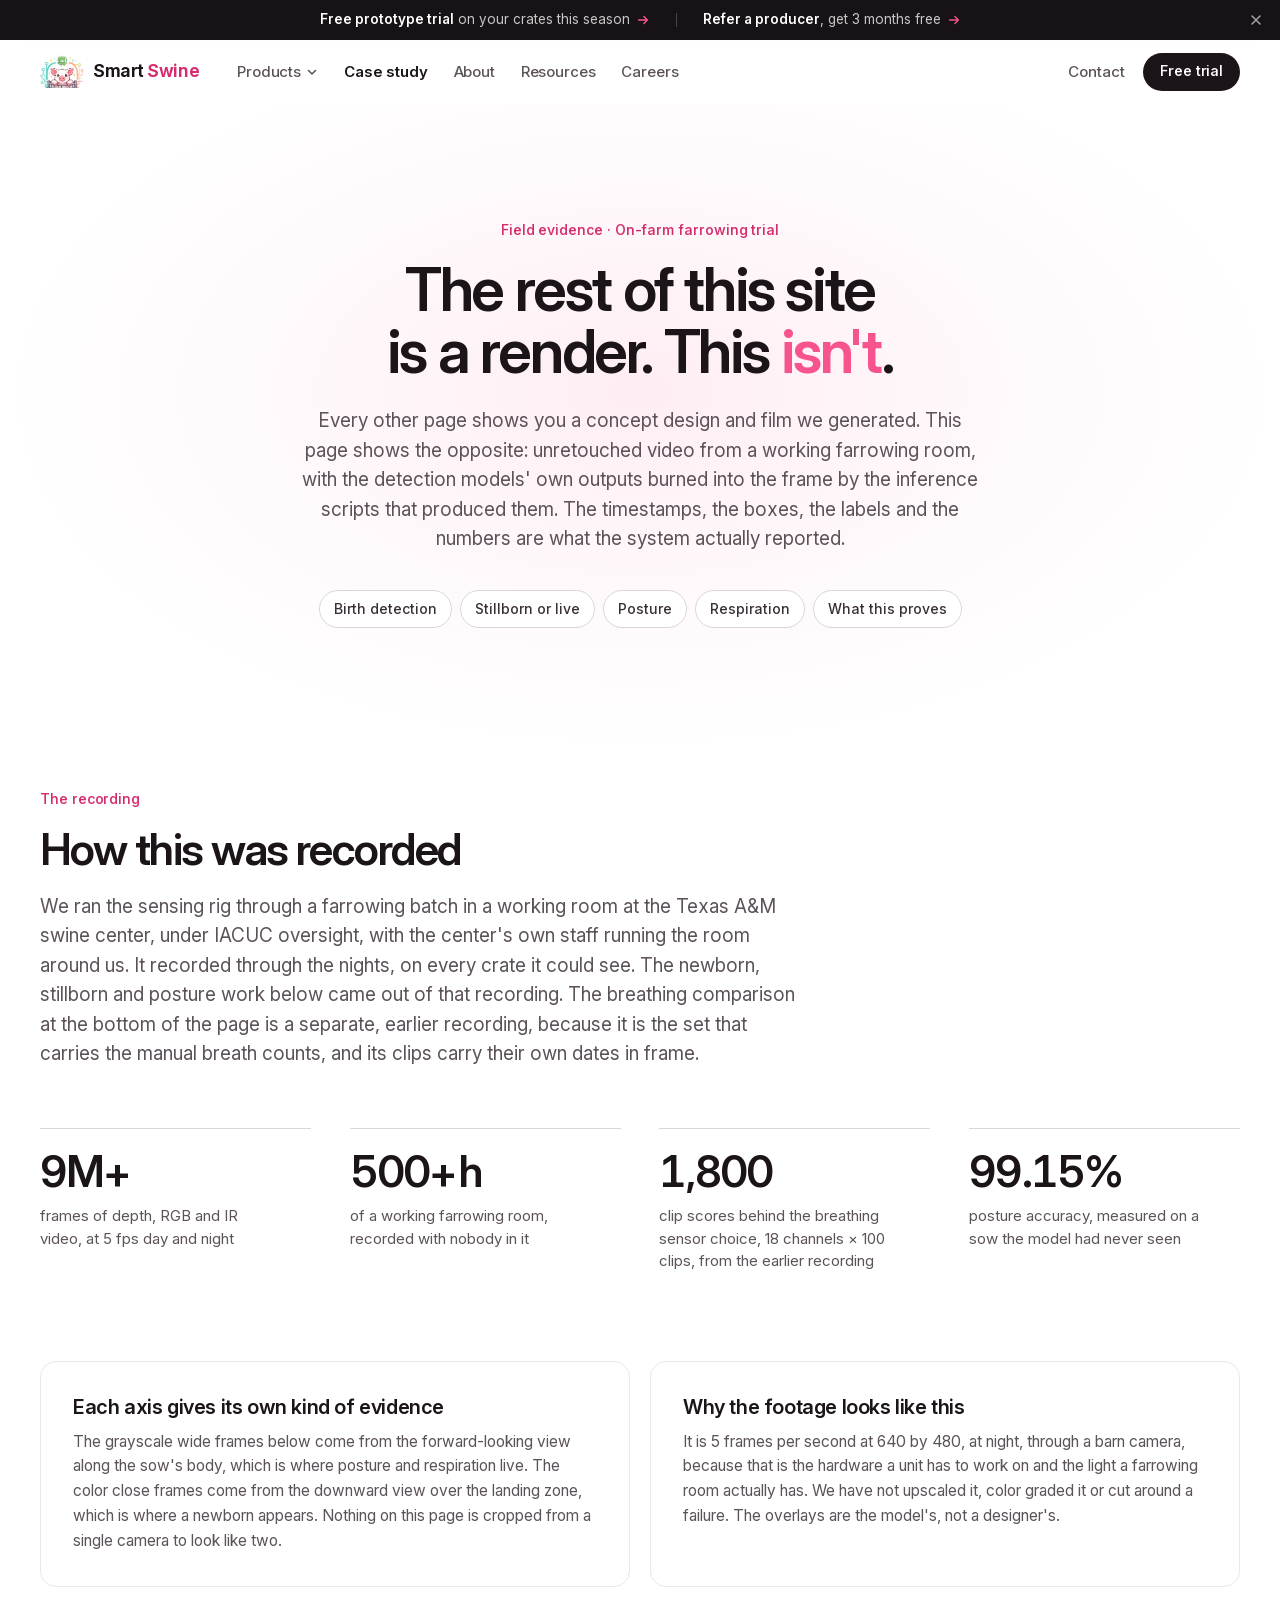
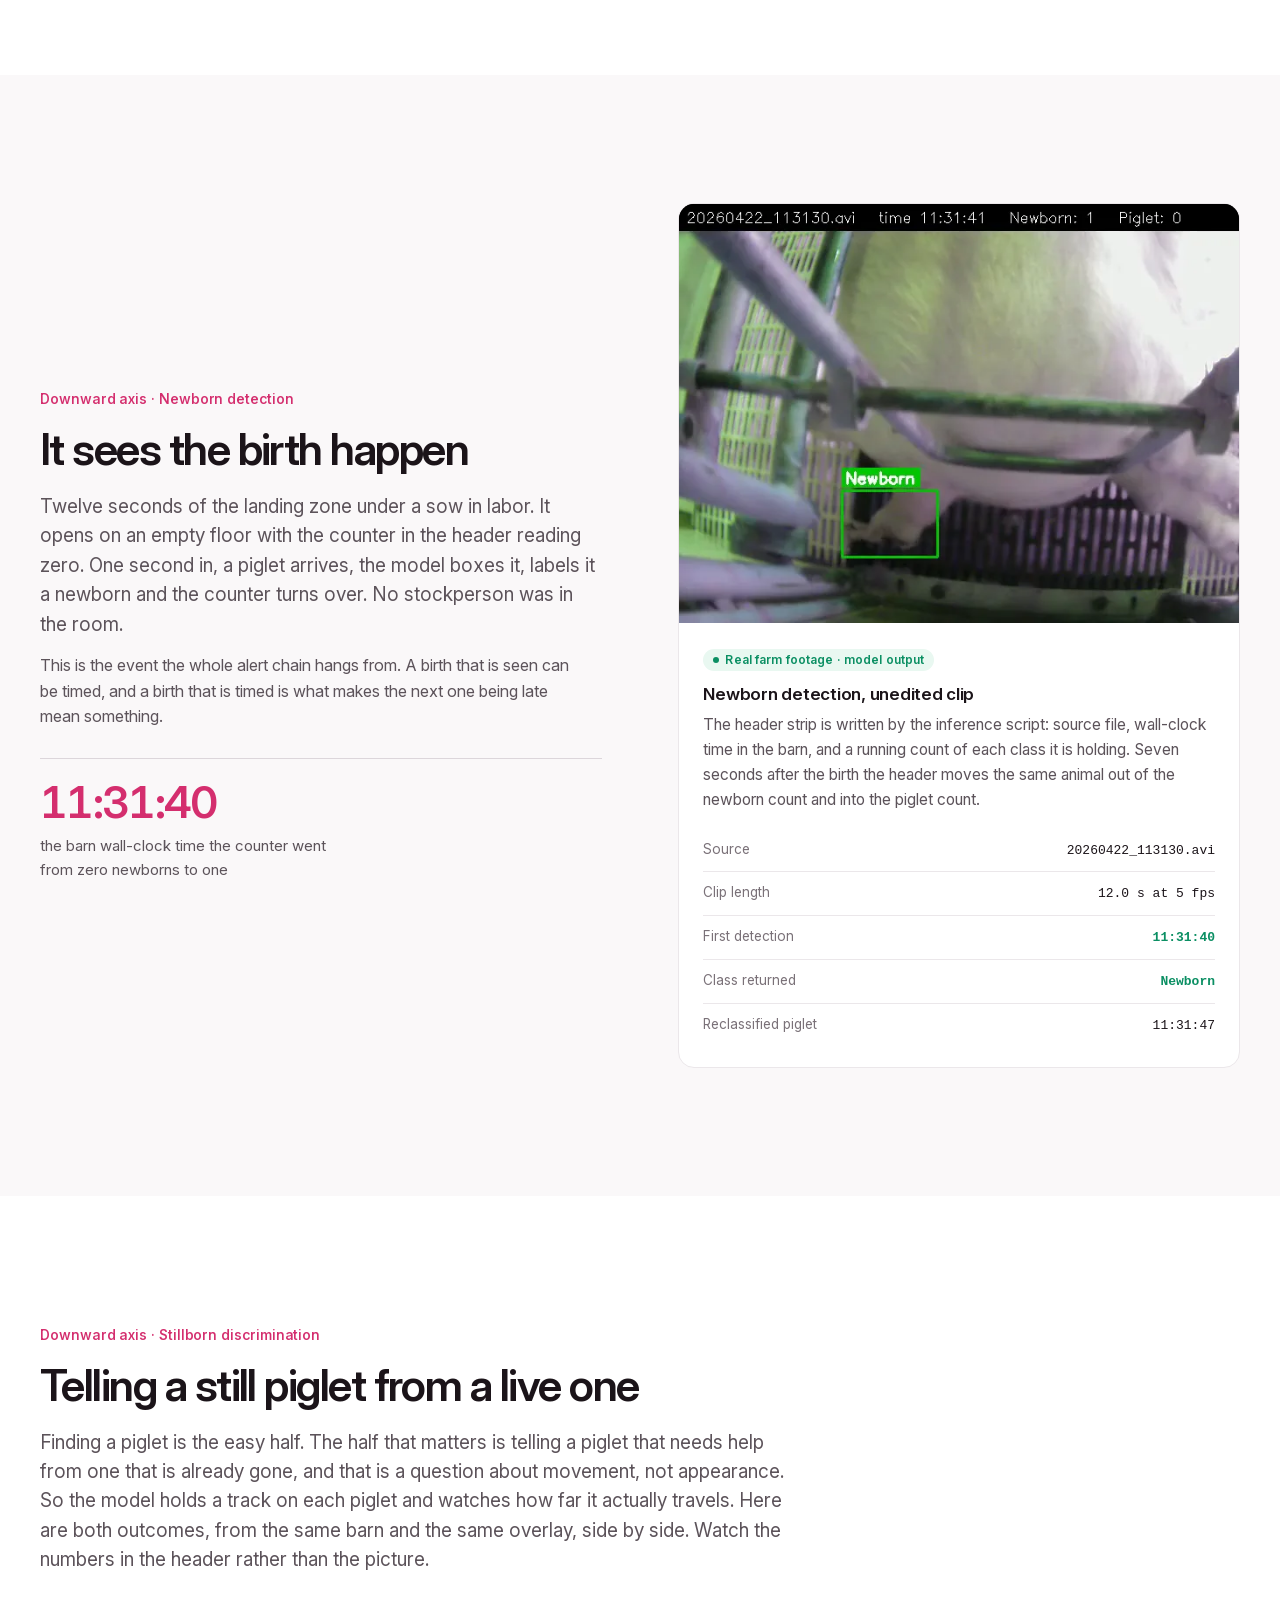
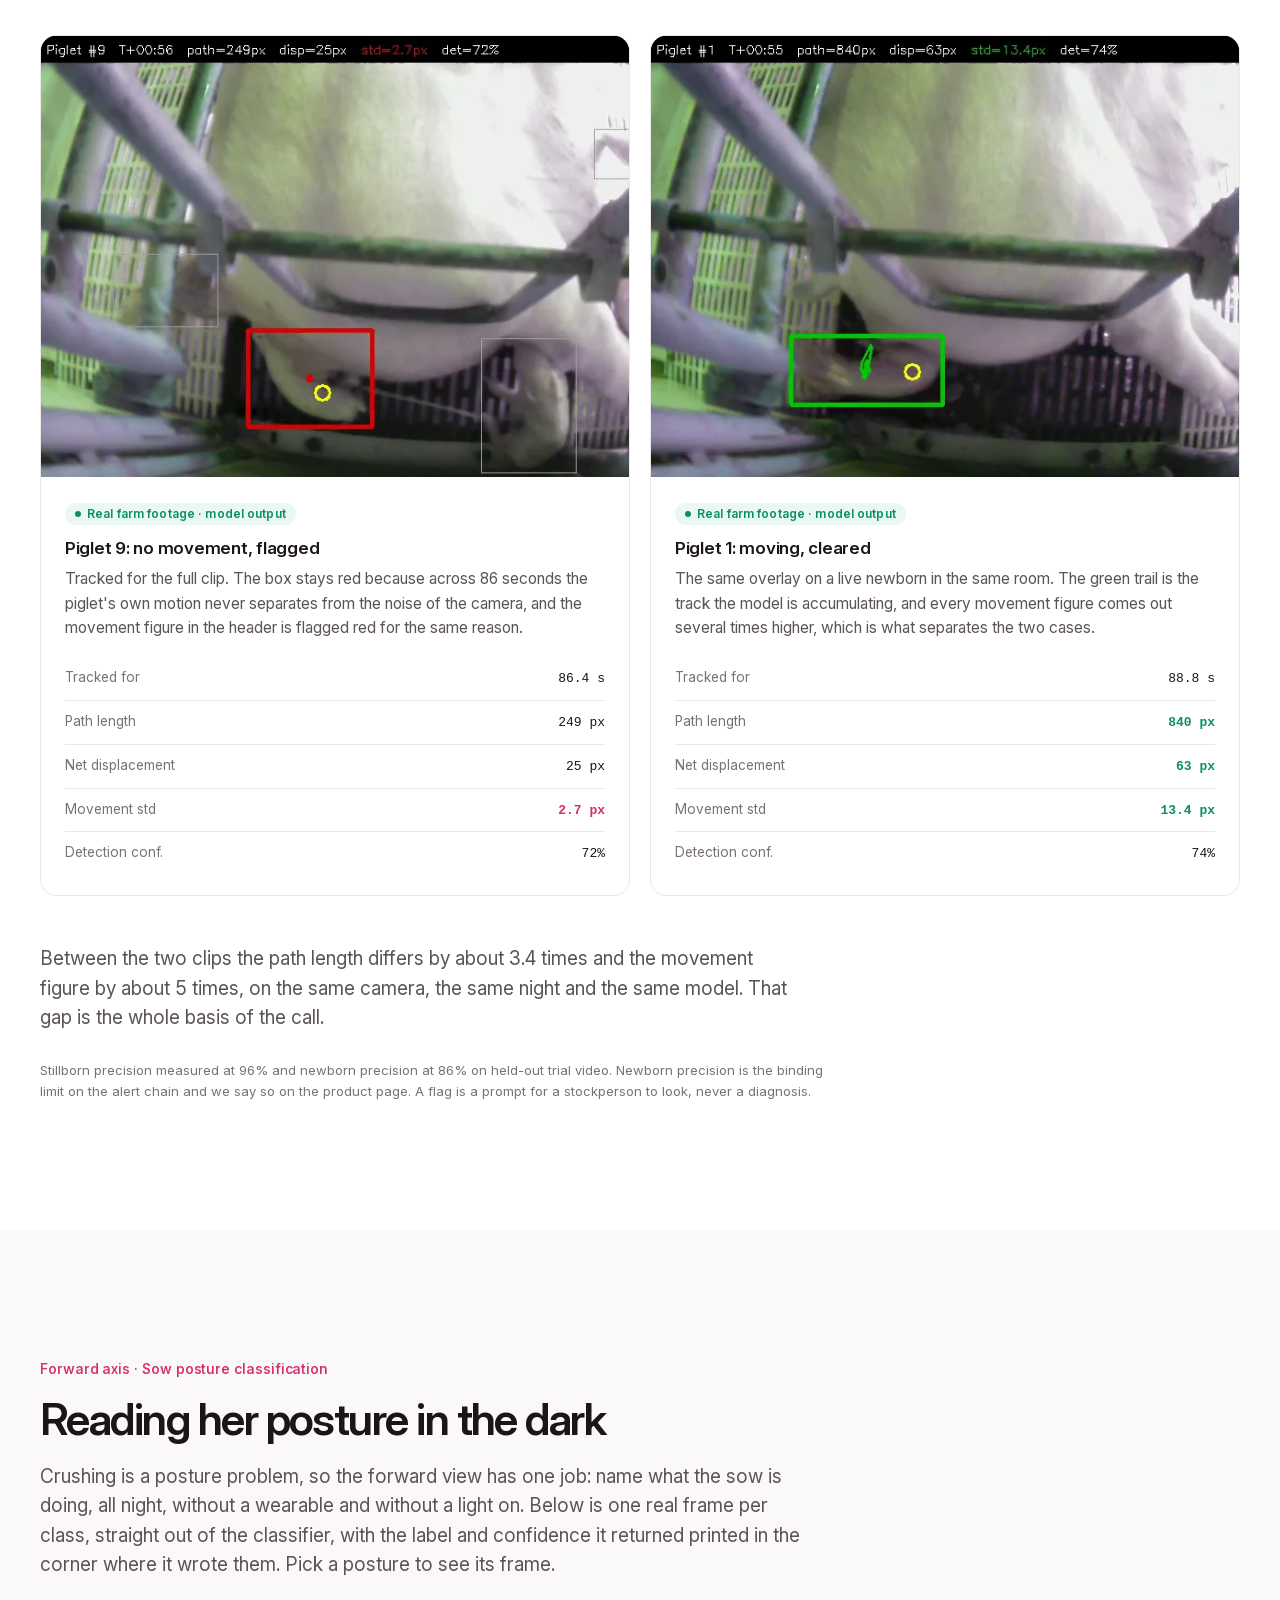
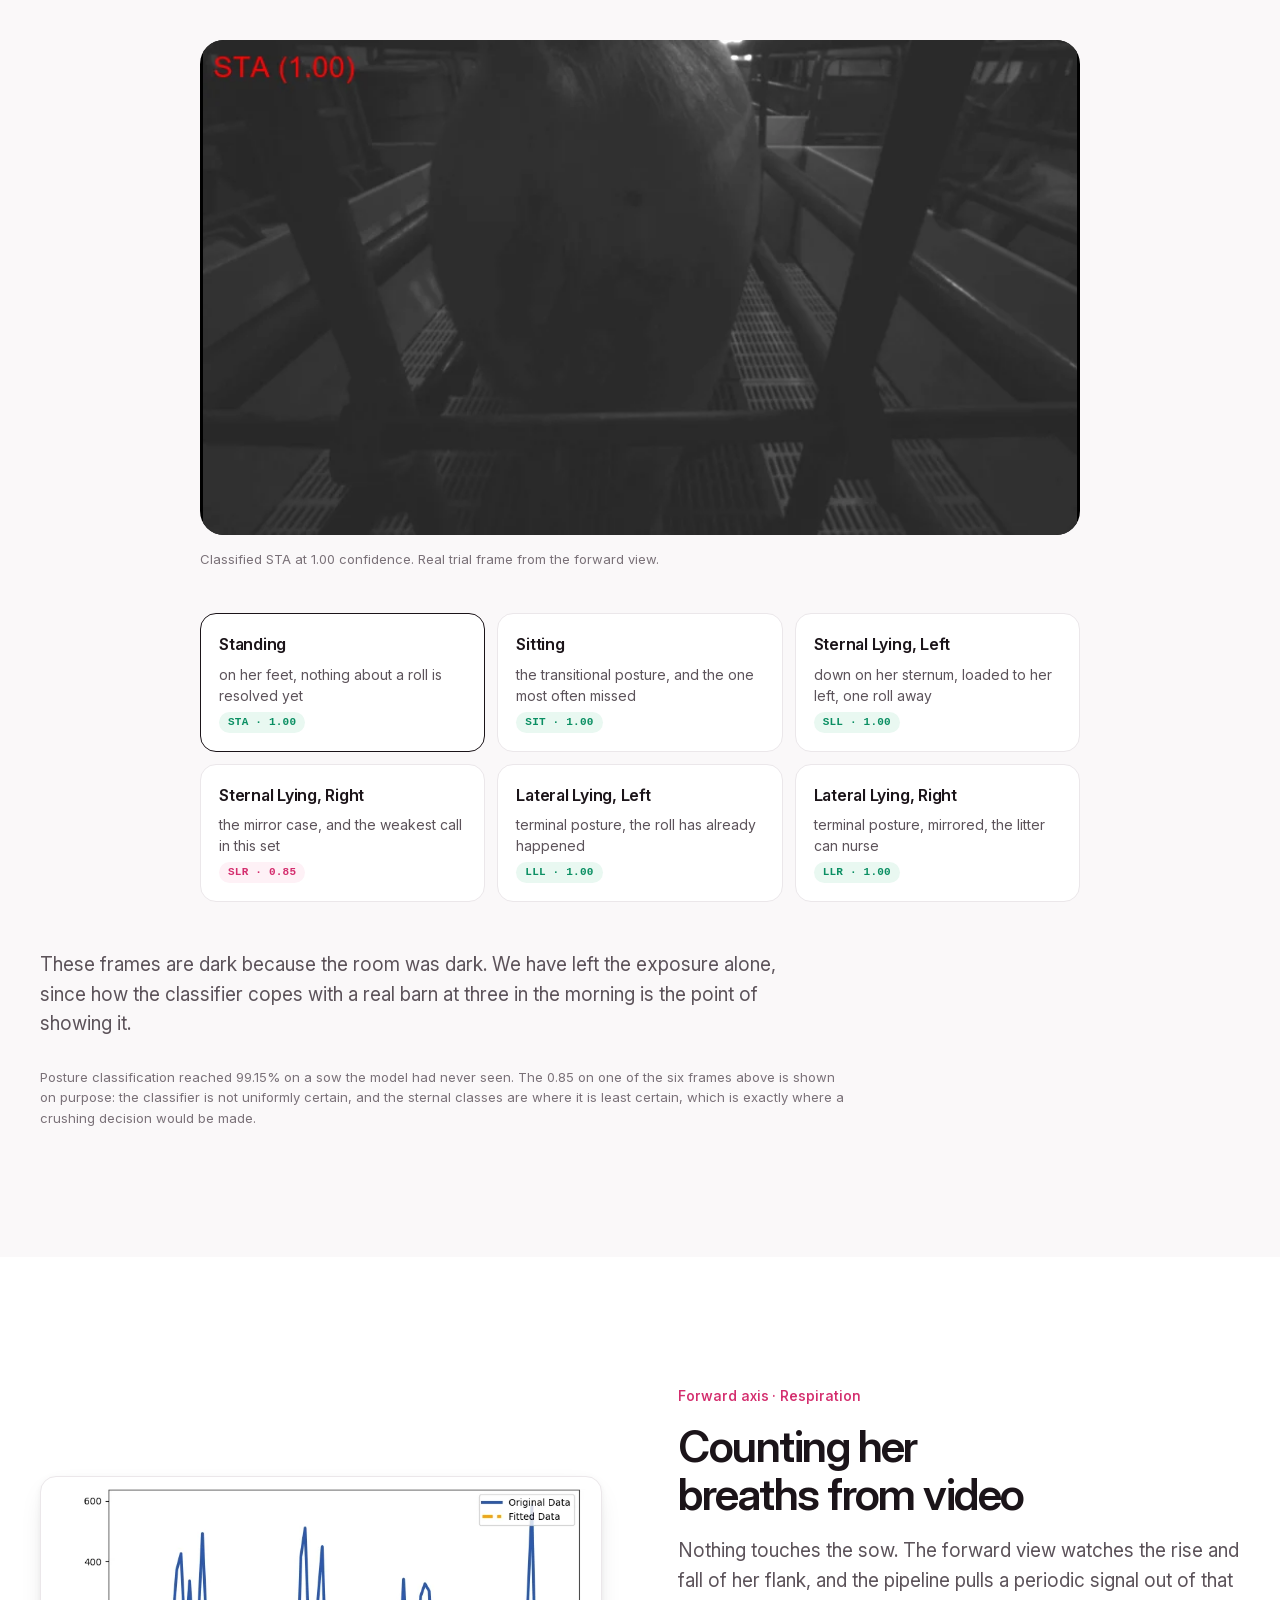
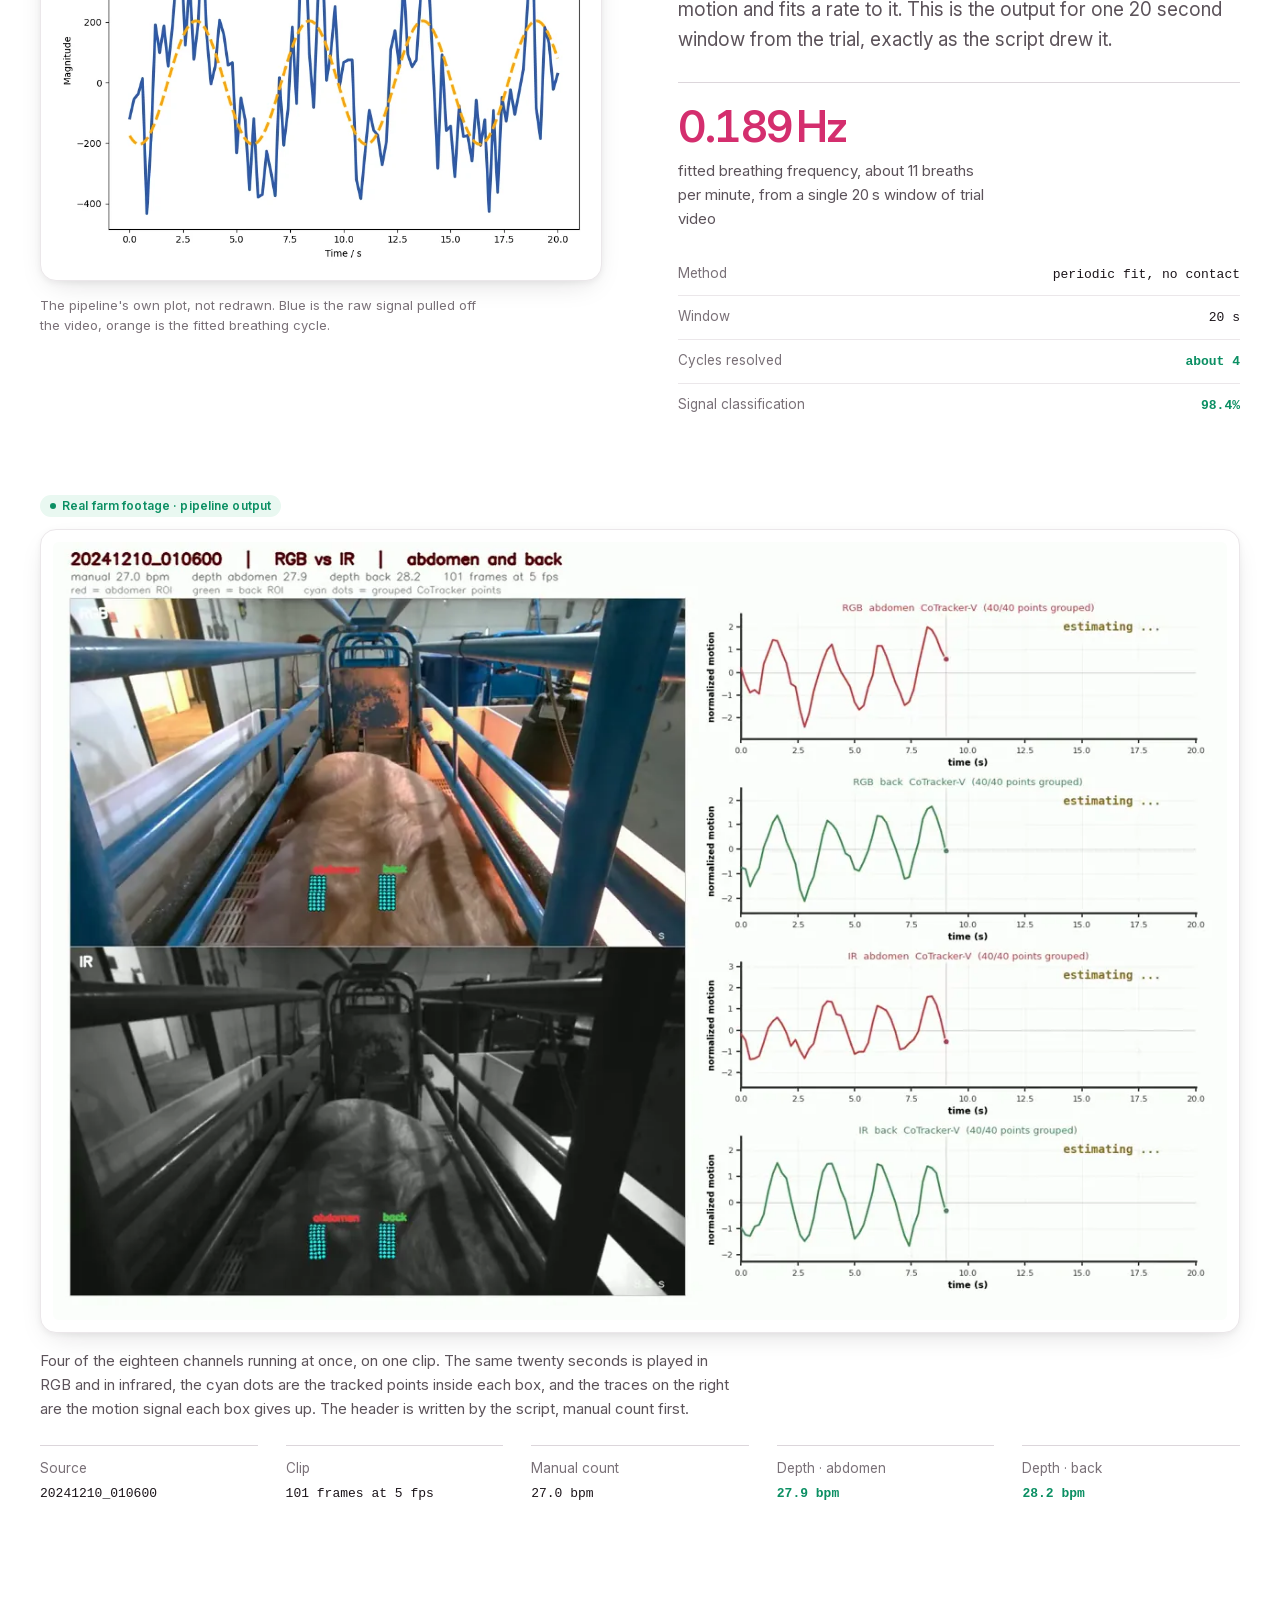
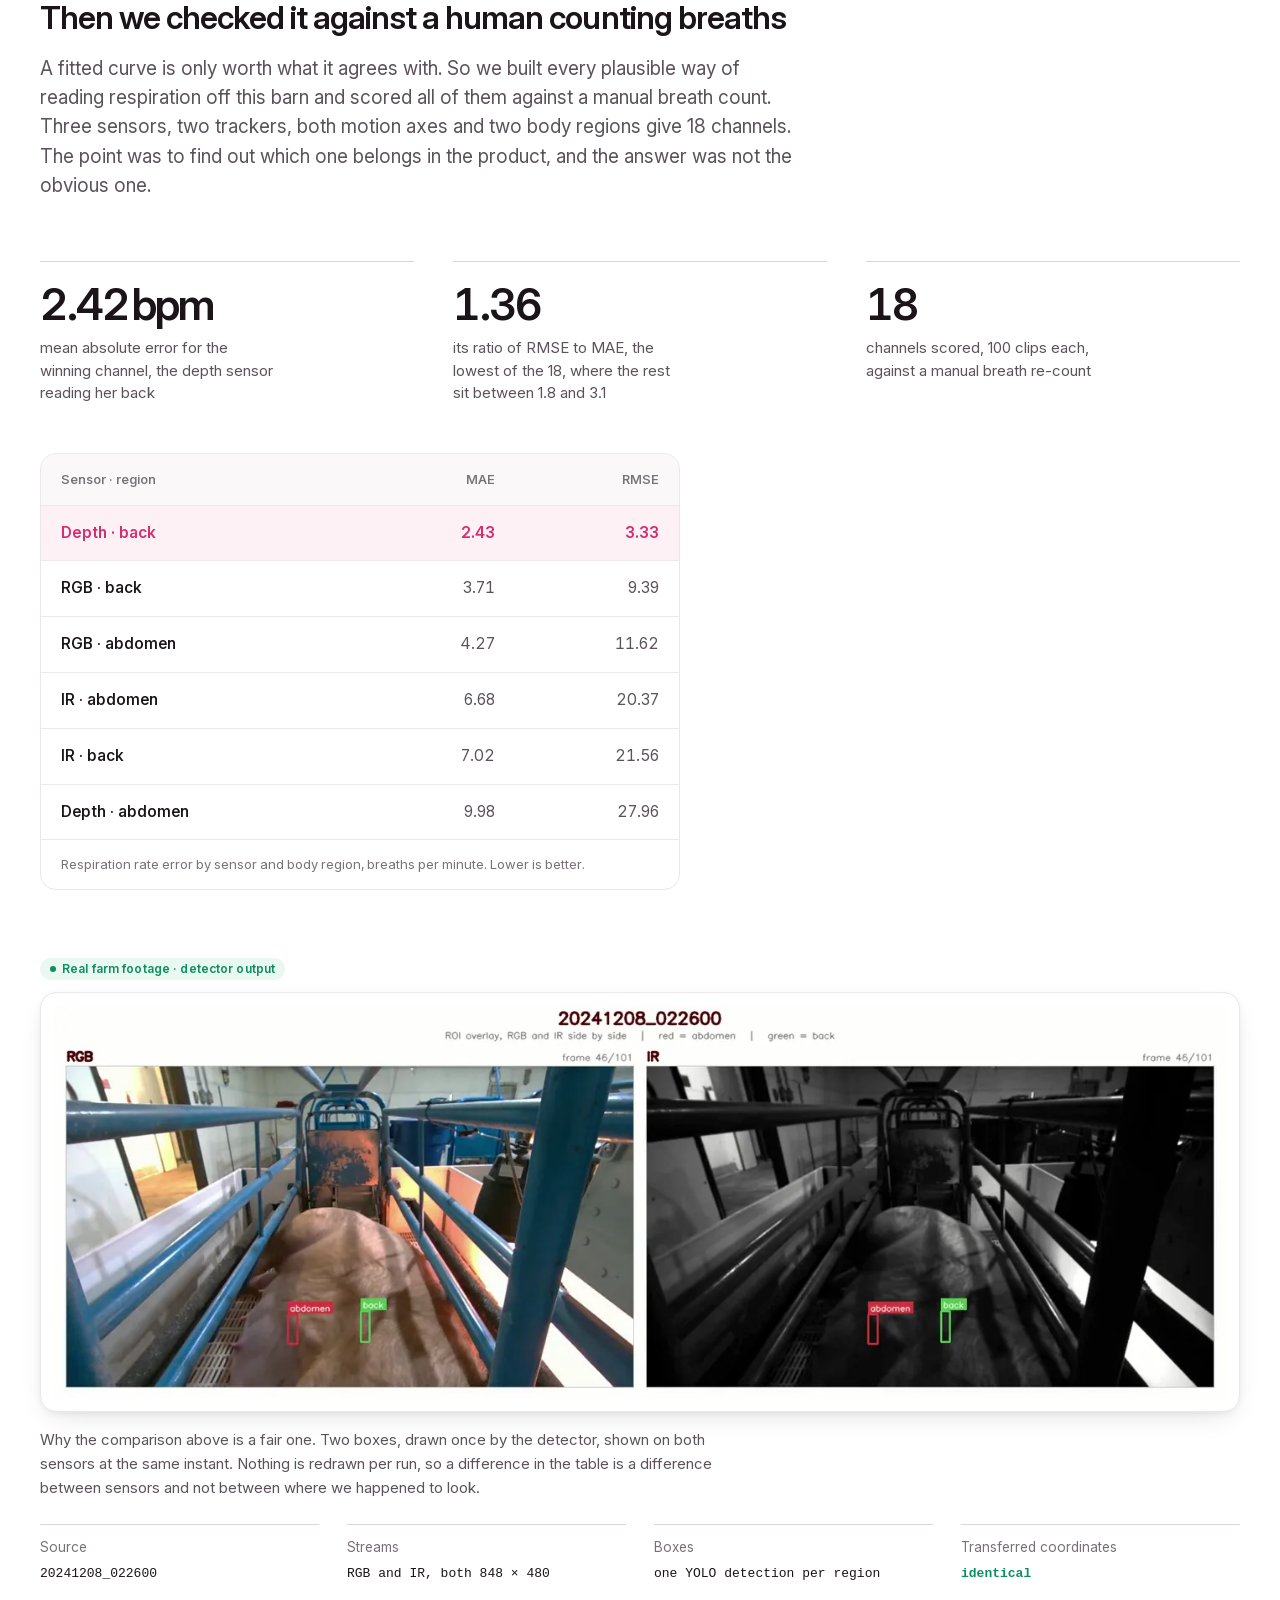
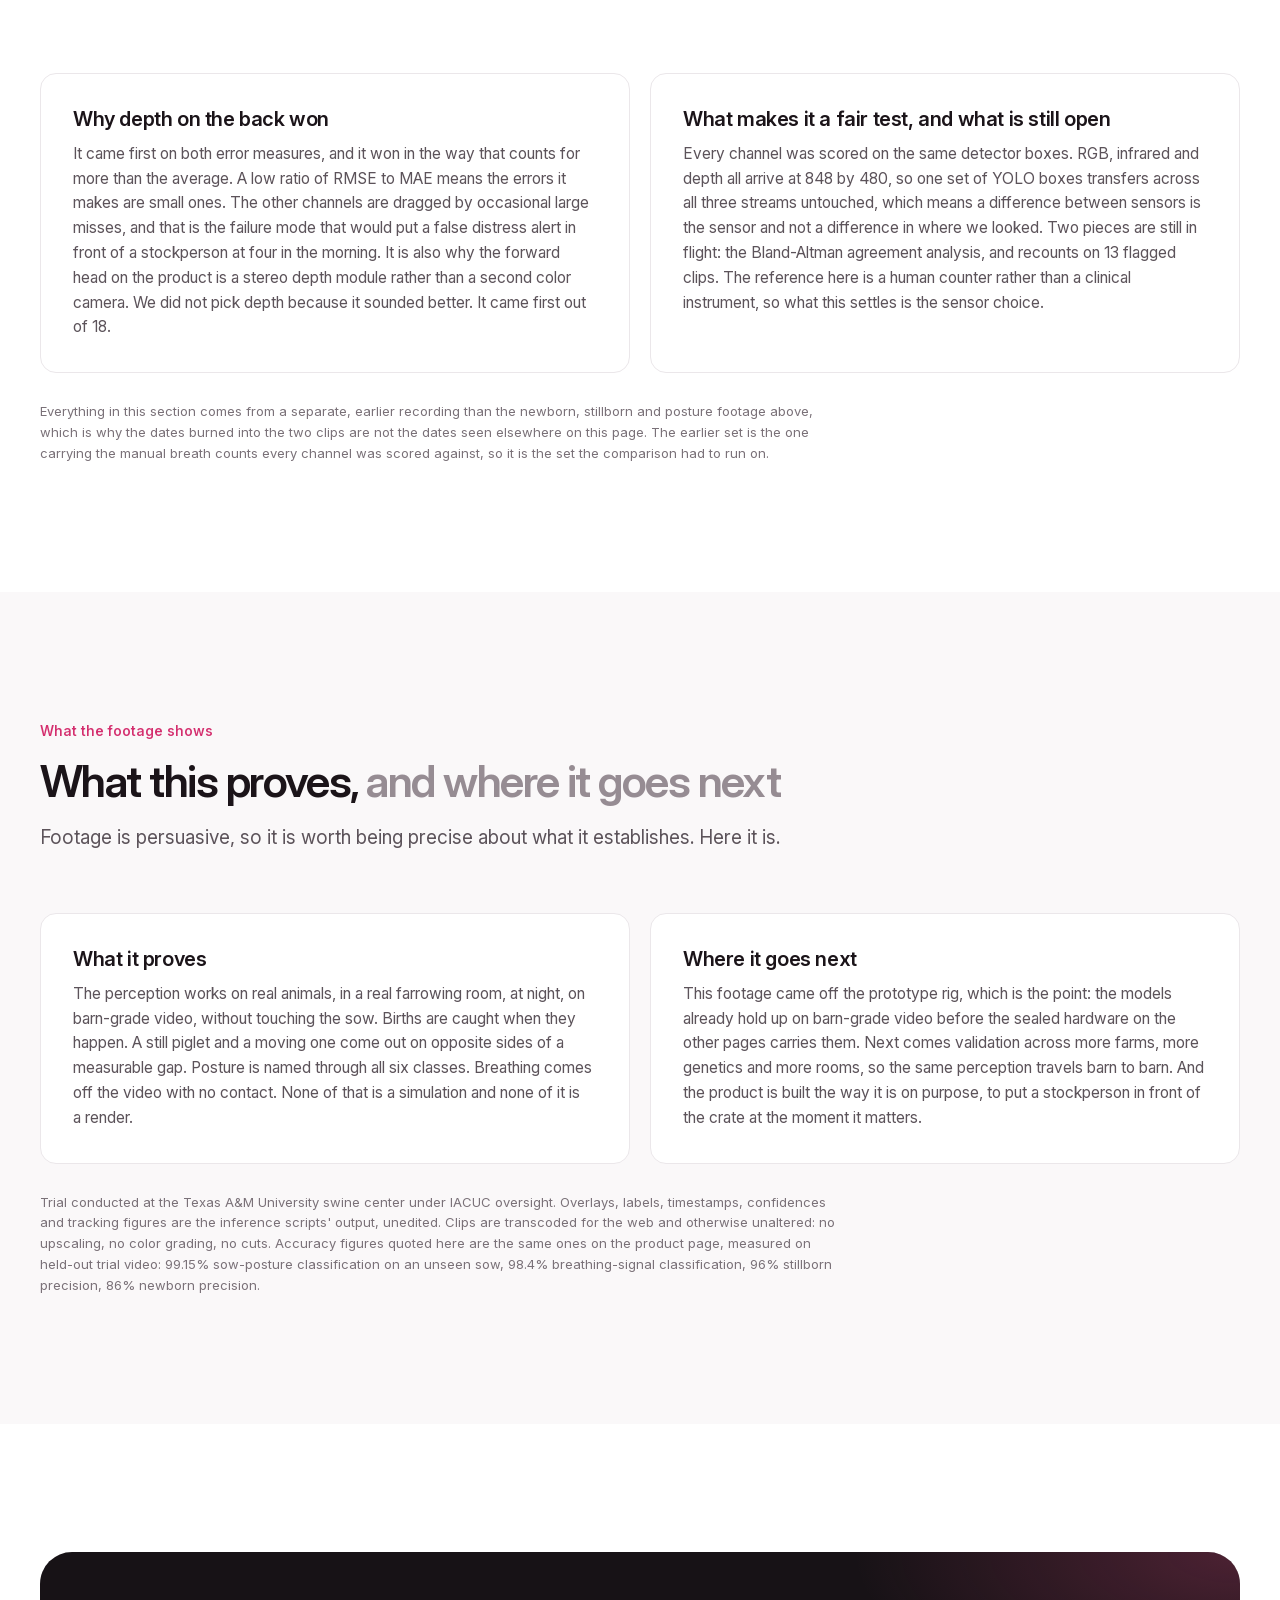
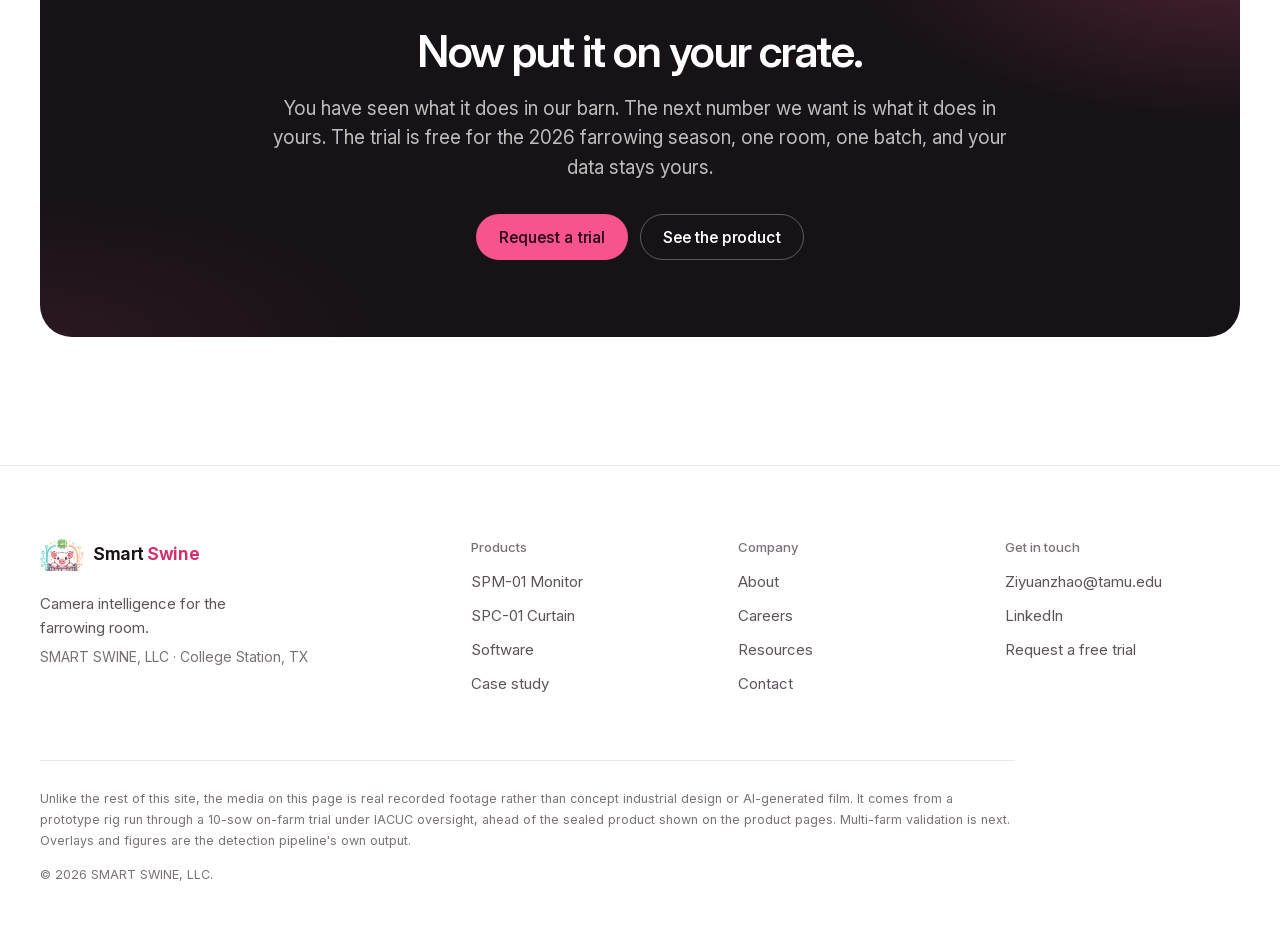
==== commit d27cb699: "Rebuild the site as a light, type-led system with nine pages The dark plum site read as cluttered. T" ====
--- a/barn.html
+++ b/barn.html
@@ -2,92 +2,97 @@
 <html lang="en">
 <head>
 <meta charset="UTF-8">
-<meta name="viewport" content="width=device-width, initial-scale=1.0">
-<title>Case study · SMART SWINE</title>
+<meta name="viewport" content="width=device-width, initial-scale=1">
+<title>Case study · Smart Swine</title>
 <meta name="description" content="Real footage from the Smart Swine on-farm farrowing trial, with the detection models' own outputs burned into the frame: births caught, stillborn discrimination, sow posture and respiration.">
+<meta name="theme-color" content="#ffffff">
+<meta property="og:type" content="website">
+<meta property="og:site_name" content="Smart Swine">
+<meta property="og:title" content="Case study · Smart Swine">
+<meta property="og:description" content="Real footage from the Smart Swine on-farm farrowing trial, with the detection models' own outputs burned into the frame: births caught, stillborn discrimination, sow posture and respiration.">
+<meta property="og:image" content="https://steven068zzy.github.io/smartswine/assets/img/og.jpg">
+<meta name="twitter:card" content="summary_large_image">
 <link rel="icon" type="image/png" href="assets/img/logo_badge.png">
-<link rel="stylesheet" href="css/style.css">
+<link rel="preload" href="assets/fonts/inter-var-latin.woff2" as="font" type="font/woff2" crossorigin>
+<link rel="stylesheet" href="css/site.css">
+<script>(function(c){c.add("js");try{if(sessionStorage.getItem("ss-topbar-dismissed")==="1")c.add("no-topbar")}catch(e){}setTimeout(function(){if(!window.__ssReady)c.add("rv-all")},3000)})(document.documentElement.classList)</script>
 </head>
 <body>
 
+<div class="topbar" id="topbar" role="region" aria-label="Current offers">
+  <div class="topbar-in">
+    <a href="contact.html#pilot"><span><b>Free prototype trial</b> on your crates this season</span><svg class="arr" viewBox="0 0 16 16" aria-hidden="true"><path d="M3 8h10M9 4l4 4-4 4"/></svg></a>
+    <span class="topbar-sep" aria-hidden="true"></span>
+    <a href="contact.html#refer"><span><b>Refer a producer</b>, get 3 months free</span><svg class="arr" viewBox="0 0 16 16" aria-hidden="true"><path d="M3 8h10M9 4l4 4-4 4"/></svg></a>
+    <button class="topbar-x" type="button" aria-label="Dismiss offers"><svg viewBox="0 0 12 12" aria-hidden="true"><path d="M2 2l8 8M10 2l-8 8"/></svg></button>
+  </div>
+</div>
+
 <header class="nav" id="nav">
-  <a class="nav-brand" href="index.html" aria-label="Smart Swine home">
-    <img src="assets/img/logo_badge.png" alt="" width="38" height="38">
-    <span>SMART&nbsp;SWINE</span>
-  </a>
-  <nav class="nav-links" aria-label="Pages">
-    <div class="nav-drop">
-      <a href="product.html" class="nav-drop-top" aria-haspopup="true">Products<span class="caret" aria-hidden="true">&#9662;</span></a>
-      <div class="nav-sub">
-        <div class="nav-sub-panel">
-          <a href="product.html"><b>SPM-01</b><span>Smart Piglet Monitor</span></a>
-          <a href="spc01.html"><b>SPC-01</b><span>Smart Piglet Curtain</span></a>
-        </div>
-      </div>
-    </div>
-    <a href="barn.html" class="on" aria-current="page">Case study</a>
-    <a href="index.html">About</a>
-    <a href="resources.html">Resources</a>
-    <a href="careers.html">Careers</a>
-    <a href="contact.html">Contact</a>
-  </nav>
-  <a class="btn btn-coral nav-cta" href="contact.html#pilot">Free trial</a>
-  <button class="nav-burger" type="button" aria-label="Menu" aria-expanded="false" aria-controls="mobileMenu"><span></span><span></span></button>
+  <div class="nav-in">
+    <a class="brand" href="index.html" aria-label="Smart Swine home"><img src="assets/img/logo_badge.png" alt="" width="230" height="170"><span>Smart <em>Swine</em></span></a>
+    <nav class="nav-links" aria-label="Main">
+      <div class="nav-drop">
+        <button class="nav-drop-btn" type="button" aria-expanded="false" aria-haspopup="true">Products<svg viewBox="0 0 12 12" aria-hidden="true"><path d="M2.5 4.5L6 8l3.5-3.5"/></svg></button>
+        <div class="nav-menu">
+          <div class="nav-menu-in">
+            <a href="product.html"><b>SPM-01 Monitor</b><span>Sees the sow and her litter</span></a>
+            <a href="spc01.html"><b>SPC-01 Curtain</b><span>Acts on what the monitor sees</span></a>
+            <a href="software.html"><b>Software</b><span>Manages every crate and site</span></a>
+          </div>
+        </div>
+      </div>
+      <a href="barn.html" aria-current="page">Case study</a>
+      <a href="about.html">About</a>
+      <a href="resources.html">Resources</a>
+      <a href="careers.html">Careers</a>
+    </nav>
+    <div class="nav-actions">
+      <a class="nav-contact" href="contact.html">Contact</a>
+      <a class="btn btn--primary btn--sm" href="contact.html#pilot">Free trial</a>
+      <button class="nav-burger" type="button" aria-label="Menu" aria-expanded="false" aria-controls="mobileMenu"><span></span><span></span></button>
+    </div>
+  </div>
 </header>
 
 <nav class="mobile-menu" id="mobileMenu" aria-label="Menu">
-  <a href="product.html">SPM-01<span>Smart Piglet Monitor</span></a>
-  <a href="spc01.html">SPC-01<span>Smart Piglet Curtain</span></a>
-  <a href="barn.html" class="on" aria-current="page">Case study</a>
-  <a href="index.html">About</a>
+  <a href="product.html">SPM-01 Monitor<span>Sees the sow and her litter</span></a>
+  <a href="spc01.html">SPC-01 Curtain<span>Acts on what the monitor sees</span></a>
+  <a href="software.html">Software<span>Manages every crate and site</span></a>
+  <a href="barn.html" aria-current="page">Case study</a>
+  <a href="about.html">About</a>
   <a href="resources.html">Resources</a>
   <a href="careers.html">Careers</a>
   <a href="contact.html">Contact</a>
-  <a class="btn btn-coral" href="contact.html#pilot">Free trial</a>
+  <a class="btn btn--primary" href="contact.html#pilot">Request a free trial</a>
 </nav>
 
-<div class="promo" id="promo" role="region" aria-label="Current offers">
-  <div class="promo-rail">
-    <div class="promo-offer">
-      <span class="promo-mark" aria-hidden="true"><span class="promo-dot"></span></span>
-      <span class="promo-txt"><b>Free prototype trial</b> on your crates this season.</span>
-      <a class="promo-cta" href="contact.html#pilot">Request a trial</a>
-    </div>
-    <span class="promo-rule" aria-hidden="true"></span>
-    <div class="promo-offer">
-      <span class="promo-mark promo-badge" aria-hidden="true">+3 MO</span>
-      <span class="promo-txt"><b>Refer a producer, get 3 months free.</b></span>
-      <a class="promo-cta" href="contact.html#refer">Refer a farm</a>
-    </div>
-  </div>
-  <button class="promo-x" type="button" aria-label="Dismiss offers">&times;</button>
-</div>
-
-
 <main id="top">
-
 <!-- ===== Hero ===== -->
 <section class="page-hero">
   <div class="wrap">
-    <p class="eyebrow">FIELD EVIDENCE · ON-FARM FARROWING TRIAL</p>
-    <h1 class="rv">The rest of this site<br>is a render. This <em>isn't</em>.</h1>
-    <p class="lede rv">Every other page shows you a concept design and film we
+    <p class="eyebrow">Field evidence · On-farm farrowing trial</p>
+    <h1>The rest of this site is a render. This <em>isn't</em>.</h1>
+    <p class="lede">Every other page shows you a concept design and film we
       generated. This page shows the opposite: unretouched video from a working
       farrowing room, with the detection models' own outputs burned into the
       frame by the inference scripts that produced them. The timestamps, the
       boxes, the labels and the numbers are what the system actually reported.</p>
-    <div class="cta-row rv">
-      <a class="btn btn-coral" href="#born">Watch a birth get caught</a>
-      <a class="btn btn-ghost" href="#limits">What this proves</a>
-    </div>
+    <nav class="jump" aria-label="On this page">
+      <a href="#born">Birth detection</a>
+      <a href="#stillborn">Stillborn or live</a>
+      <a href="#posture">Posture</a>
+      <a href="#respiration">Respiration</a>
+      <a href="#limits">What this proves</a>
+    </nav>
   </div>
 </section>
 
 <!-- ===== What you are looking at ===== -->
-<section class="sec" id="setup">
-  <div class="wrap">
-    <header class="sec-head">
-      <p class="eyebrow">THE RECORDING</p>
+<section class="section section--tight" id="setup">
+  <div class="wrap">
+    <header class="shead">
+      <p class="eyebrow">The recording</p>
       <h2 class="rv">How this was recorded</h2>
       <p class="lede rv">We ran the sensing rig through a farrowing batch in a
         working room at the Texas A&amp;M swine center, under IACUC oversight,
@@ -99,23 +104,23 @@
         clips carry their own dates in frame.</p>
     </header>
 
-    <div class="stats stats-4">
-      <div class="stat rv"><strong data-count="9" data-suffix="M+">9M+</strong><span>frames of depth, RGB and IR video, at 5 fps day and night</span></div>
-      <div class="stat rv"><strong data-count="500" data-suffix="+&thinsp;h">500+&thinsp;h</strong><span>of a working farrowing room, recorded with nobody in it</span></div>
-      <div class="stat rv"><strong data-count="1800">1,800</strong><span>clip scores behind the breathing sensor choice, 18 channels &times; 100 clips, from the earlier recording</span></div>
-      <div class="stat rv"><strong data-count="99.15" data-dec="2" data-suffix="%">99.15%</strong><span>posture accuracy, measured on a sow the model had never seen</span></div>
-    </div>
-
-    <div class="duo">
-      <article class="card edge-teal rv">
-        <h3>Two axes, two kinds of evidence</h3>
+    <div class="metrics">
+      <div class="metric rv"><strong data-count="9" data-suffix="M+">9M+</strong><span>frames of depth, RGB and IR video, at 5 fps day and night</span></div>
+      <div class="metric rv"><strong data-count="500" data-suffix="+&thinsp;h">500+&thinsp;h</strong><span>of a working farrowing room, recorded with nobody in it</span></div>
+      <div class="metric rv"><strong data-count="1800">1,800</strong><span>clip scores behind the breathing sensor choice, 18 channels &times; 100 clips, from the earlier recording</span></div>
+      <div class="metric rv"><strong data-count="99.15" data-dec="2" data-suffix="%">99.15%</strong><span>posture accuracy, measured on a sow the model had never seen</span></div>
+    </div>
+
+    <div class="grid g2 mt-l">
+      <article class="card rv">
+        <h3>Each axis gives its own kind of evidence</h3>
         <p>The grayscale wide frames below come from the forward-looking view
           along the sow's body, which is where posture and respiration live. The
           color close frames come from the downward view over the landing zone,
           which is where a newborn appears. Nothing on this page is cropped from
           a single camera to look like two.</p>
       </article>
-      <article class="card edge-coral rv">
+      <article class="card rv">
         <h3>Why the footage looks like this</h3>
         <p>It is 5 frames per second at 640 by 480, at night, through a barn
           camera, because that is the hardware a unit has to work on and the
@@ -128,54 +133,57 @@
 </section>
 
 <!-- ===== Birth detection ===== -->
-<section class="sec sec-deep" id="born">
-  <div class="wrap split">
-    <div class="split-txt">
-      <p class="eyebrow">DOWNWARD AXIS · NEWBORN DETECTION</p>
-      <h2 class="rv">It sees the birth happen</h2>
-      <p class="lede rv">Twelve seconds of the landing zone under a sow in
-        labor. It opens on an empty floor with the counter in the header reading
-        zero. One second in, a piglet arrives, the model boxes it, labels it a
-        newborn and the counter turns over. No stockperson was in the room.</p>
-      <p class="lede rv">This is the event the whole alert chain hangs from. A
-        birth that is seen can be timed, and a birth that is timed is what makes
-        the next one being late mean something.</p>
-      <div class="evi-figure rv">
-        <strong>11:31:40</strong>
-        <span>the barn wall-clock time the counter went from zero newborns to
-          one</span>
-      </div>
-    </div>
-    <article class="card evi rv">
-      <video class="film evi-film" autoplay muted loop playsinline preload="metadata"
-             poster="assets/trial/trial_newborn_poster.webp"
-             aria-label="Real trial footage, the landing zone beneath a farrowing sow. A piglet emerges and the newborn detection model draws a green box labelled Newborn around it while the header counter changes from zero to one.">
-        <source src="assets/trial/trial_newborn.mp4" type="video/mp4">
-      </video>
-      <div class="evi-body">
-        <p class="evi-real">Real farm footage · model output</p>
-        <h3>Newborn detection, unedited clip</h3>
-        <p>The header strip is written by the inference script: source file,
-          wall-clock time in the barn, and a running count of each class it is
-          holding. Seven seconds after the birth the header moves the same
-          animal out of the newborn count and into the piglet count.</p>
-        <dl class="evi-read">
-          <div><dt>Source</dt><dd>20260422_113130.avi</dd></div>
-          <div><dt>Clip length</dt><dd>12.0 s at 5 fps</dd></div>
-          <div><dt>First detection</dt><dd class="ok">11:31:40</dd></div>
-          <div><dt>Class returned</dt><dd class="ok">Newborn</dd></div>
-          <div><dt>Reclassified piglet</dt><dd>11:31:47</dd></div>
-        </dl>
-      </div>
-    </article>
+<section class="section section--alt" id="born">
+  <div class="wrap">
+    <div class="split">
+      <div>
+        <p class="eyebrow">Downward axis · Newborn detection</p>
+        <h2 class="rv">It sees the birth happen</h2>
+        <p class="lede rv" style="margin-top:18px">Twelve seconds of the landing zone
+          under a sow in labor. It opens on an empty floor with the counter in
+          the header reading zero. One second in, a piglet arrives, the model
+          boxes it, labels it a newborn and the counter turns over. No
+          stockperson was in the room.</p>
+        <p class="rv" style="margin-top:14px">This is the event the whole alert chain
+          hangs from. A birth that is seen can be timed, and a birth that is
+          timed is what makes the next one being late mean something.</p>
+        <div class="bigfig rv">
+          <strong>11:31:40</strong>
+          <span>the barn wall-clock time the counter went from zero newborns to
+            one</span>
+        </div>
+      </div>
+      <article class="card evi rv">
+        <video class="film" width="640" height="480" autoplay muted loop playsinline preload="metadata"
+               poster="assets/trial/trial_newborn_poster.webp"
+               aria-label="Real trial footage, the landing zone beneath a farrowing sow. A piglet emerges and the newborn detection model draws a green box labelled Newborn around it while the header counter changes from zero to one.">
+          <source src="assets/trial/trial_newborn.mp4" type="video/mp4">
+        </video>
+        <div class="evi-body">
+          <span class="tag tag--real">Real farm footage · model output</span>
+          <h3>Newborn detection, unedited clip</h3>
+          <p>The header strip is written by the inference script: source file,
+            wall-clock time in the barn, and a running count of each class it is
+            holding. Seven seconds after the birth the header moves the same
+            animal out of the newborn count and into the piglet count.</p>
+          <dl class="readout">
+            <div><dt>Source</dt><dd>20260422_113130.avi</dd></div>
+            <div><dt>Clip length</dt><dd>12.0 s at 5 fps</dd></div>
+            <div><dt>First detection</dt><dd class="ok">11:31:40</dd></div>
+            <div><dt>Class returned</dt><dd class="ok">Newborn</dd></div>
+            <div><dt>Reclassified piglet</dt><dd>11:31:47</dd></div>
+          </dl>
+        </div>
+      </article>
+    </div>
   </div>
 </section>
 
 <!-- ===== Stillborn vs live ===== -->
-<section class="sec" id="stillborn">
-  <div class="wrap">
-    <header class="sec-head">
-      <p class="eyebrow">DOWNWARD AXIS · STILLBORN DISCRIMINATION</p>
+<section class="section" id="stillborn">
+  <div class="wrap">
+    <header class="shead">
+      <p class="eyebrow">Downward axis · Stillborn discrimination</p>
       <h2 class="rv">Telling a still piglet from a live one</h2>
       <p class="lede rv">Finding a piglet is the easy half. The half that matters
         is telling a piglet that needs help from one that is already gone, and
@@ -184,21 +192,21 @@
         both outcomes, from the same barn and the same overlay, side by side.
         Watch the numbers in the header rather than the picture.</p>
     </header>
-    <div class="duo">
+    <div class="grid g2">
       <article class="card evi rv">
-        <video class="film evi-film" autoplay muted loop playsinline preload="metadata"
+        <video class="film" width="640" height="480" autoplay muted loop playsinline preload="metadata"
                poster="assets/trial/trial_stillborn_poster.webp"
                aria-label="Real trial footage. A tracked piglet held in a red box for 86 seconds. The header reports a path length of 249 pixels, a displacement of 25 pixels and a movement standard deviation of 2.7 pixels, flagged in red.">
           <source src="assets/trial/trial_stillborn.mp4" type="video/mp4">
         </video>
         <div class="evi-body">
-          <p class="evi-real">Real farm footage · model output</p>
+          <span class="tag tag--real">Real farm footage · model output</span>
           <h3>Piglet 9: no movement, flagged</h3>
           <p>Tracked for the full clip. The box stays red because across 86
             seconds the piglet's own motion never separates from the noise of the
             camera, and the movement figure in the header is flagged red for the
             same reason.</p>
-          <dl class="evi-read">
+          <dl class="readout">
             <div><dt>Tracked for</dt><dd>86.4 s</dd></div>
             <div><dt>Path length</dt><dd>249 px</dd></div>
             <div><dt>Net displacement</dt><dd>25 px</dd></div>
@@ -208,19 +216,19 @@
         </div>
       </article>
       <article class="card evi rv">
-        <video class="film evi-film" autoplay muted loop playsinline preload="metadata"
+        <video class="film" width="640" height="480" autoplay muted loop playsinline preload="metadata"
                poster="assets/trial/trial_liveborn_poster.webp"
                aria-label="Real trial footage. A tracked piglet held in a green box with its motion trail drawn behind it. The header reports a path length of 840 pixels, a displacement of 63 pixels and a movement standard deviation of 13.4 pixels, in green.">
           <source src="assets/trial/trial_liveborn.mp4" type="video/mp4">
         </video>
         <div class="evi-body">
-          <p class="evi-real">Real farm footage · model output</p>
+          <span class="tag tag--real">Real farm footage · model output</span>
           <h3>Piglet 1: moving, cleared</h3>
           <p>The same overlay on a live newborn in the same room. The green trail
             is the track the model is accumulating, and every movement figure
             comes out several times higher, which is what separates the two
             cases.</p>
-          <dl class="evi-read">
+          <dl class="readout">
             <div><dt>Tracked for</dt><dd>88.8 s</dd></div>
             <div><dt>Path length</dt><dd class="ok">840 px</dd></div>
             <div><dt>Net displacement</dt><dd class="ok">63 px</dd></div>
@@ -230,11 +238,11 @@
         </div>
       </article>
     </div>
-    <p class="lede rv center">Between the two clips the path length differs by
+    <p class="lede rv mt-m">Between the two clips the path length differs by
       about 3.4 times and the movement figure by about 5 times, on the same
       camera, the same night and the same model. That gap is the whole basis of
       the call.</p>
-    <p class="fine rv">Stillborn precision measured at 96% and newborn precision
+    <p class="note rv">Stillborn precision measured at 96% and newborn precision
       at 86% on held-out trial video. Newborn precision is the binding limit on
       the alert chain and we say so on the product page. A flag is a prompt for a
       stockperson to look, never a diagnosis.</p>
@@ -242,10 +250,10 @@
 </section>
 
 <!-- ===== Posture ===== -->
-<section class="sec sec-deep" id="posture">
-  <div class="wrap">
-    <header class="sec-head">
-      <p class="eyebrow">FORWARD AXIS · SOW POSTURE CLASSIFICATION</p>
+<section class="section section--alt" id="posture">
+  <div class="wrap">
+    <header class="shead">
+      <p class="eyebrow">Forward axis · Sow posture classification</p>
       <h2 class="rv">Reading her posture in the dark</h2>
       <p class="lede rv">Crushing is a posture problem, so the forward view has
         one job: name what the sow is doing, all night, without a wearable and
@@ -256,47 +264,47 @@
 
     <div class="pgal pgal--evi rv" id="pgal">
       <figure class="pstack pstack--wide">
-        <img class="on" src="assets/trial/posture_sta.webp" alt="Real trial frame, forward view along the crate at night, sow standing, with the classifier's label STA and confidence 1.00 printed in the corner">
-        <img src="assets/trial/posture_sit.webp" alt="Real trial frame, sow sitting, classifier label SIT at 1.00 confidence" loading="lazy">
-        <img src="assets/trial/posture_sll.webp" alt="Real trial frame, sow in sternal lying loaded left, classifier label SLL at 1.00 confidence" loading="lazy">
-        <img src="assets/trial/posture_slr.webp" alt="Real trial frame, sow in sternal lying loaded right, classifier label SLR at 0.85 confidence" loading="lazy">
-        <img src="assets/trial/posture_lll.webp" alt="Real trial frame, sow in lateral lying on her left, classifier label LLL at 1.00 confidence" loading="lazy">
-        <img src="assets/trial/posture_llr.webp" alt="Real trial frame, sow in lateral lying on her right, classifier label LLR at 1.00 confidence" loading="lazy">
+        <img class="on" src="assets/trial/posture_sta.webp" width="848" height="480" alt="Real trial frame, forward view along the crate at night, sow standing, with the classifier's label STA and confidence 1.00 printed in the corner">
+        <img src="assets/trial/posture_sit.webp" width="848" height="480" alt="Real trial frame, sow sitting, classifier label SIT at 1.00 confidence" loading="lazy">
+        <img src="assets/trial/posture_sll.webp" width="848" height="480" alt="Real trial frame, sow in sternal lying loaded left, classifier label SLL at 1.00 confidence" loading="lazy">
+        <img src="assets/trial/posture_slr.webp" width="848" height="480" alt="Real trial frame, sow in sternal lying loaded right, classifier label SLR at 0.85 confidence" loading="lazy">
+        <img src="assets/trial/posture_lll.webp" width="848" height="480" alt="Real trial frame, sow in lateral lying on her left, classifier label LLL at 1.00 confidence" loading="lazy">
+        <img src="assets/trial/posture_llr.webp" width="848" height="480" alt="Real trial frame, sow in lateral lying on her right, classifier label LLR at 1.00 confidence" loading="lazy">
         <figcaption id="pcap" aria-live="polite">Classified STA at 1.00 confidence.
           Real trial frame from the forward view.</figcaption>
       </figure>
       <div class="prows" aria-label="Sow posture classes">
-        <button class="prow on" aria-pressed="true" data-p="0"
+        <button class="prow on" type="button" aria-pressed="true" data-p="0"
                 data-cap="Classified STA at 1.00 confidence. Real trial frame from the forward view.">
           <b>Standing</b>
           <em>on her feet, nothing about a roll is resolved yet</em>
           <span class="pbadge ok">STA · 1.00</span>
         </button>
-        <button class="prow" aria-pressed="false" data-p="1"
+        <button class="prow" type="button" aria-pressed="false" data-p="1"
                 data-cap="Classified SIT at 1.00 confidence. Real trial frame from the forward view.">
           <b>Sitting</b>
           <em>the transitional posture, and the one most often missed</em>
           <span class="pbadge ok">SIT · 1.00</span>
         </button>
-        <button class="prow" aria-pressed="false" data-p="2"
+        <button class="prow" type="button" aria-pressed="false" data-p="2"
                 data-cap="Classified SLL at 1.00 confidence. Real trial frame from the forward view.">
           <b>Sternal Lying, Left</b>
           <em>down on her sternum, loaded to her left, one roll away</em>
           <span class="pbadge ok">SLL · 1.00</span>
         </button>
-        <button class="prow" aria-pressed="false" data-p="3"
+        <button class="prow" type="button" aria-pressed="false" data-p="3"
                 data-cap="Classified SLR at 0.85 confidence, the lowest of the six frames here. Real trial frame from the forward view.">
           <b>Sternal Lying, Right</b>
           <em>the mirror case, and the weakest call in this set</em>
           <span class="pbadge hot">SLR · 0.85</span>
         </button>
-        <button class="prow" aria-pressed="false" data-p="4"
+        <button class="prow" type="button" aria-pressed="false" data-p="4"
                 data-cap="Classified LLL at 1.00 confidence. Real trial frame from the forward view.">
           <b>Lateral Lying, Left</b>
           <em>terminal posture, the roll has already happened</em>
           <span class="pbadge ok">LLL · 1.00</span>
         </button>
-        <button class="prow" aria-pressed="false" data-p="5"
+        <button class="prow" type="button" aria-pressed="false" data-p="5"
                 data-cap="Classified LLR at 1.00 confidence. Real trial frame from the forward view.">
           <b>Lateral Lying, Right</b>
           <em>terminal posture, mirrored, the litter can nurse</em>
@@ -304,12 +312,11 @@
         </button>
       </div>
     </div>
-    </div>
-
-    <p class="lede rv center">These frames are dark because the room was dark.
+
+    <p class="lede rv mt-m">These frames are dark because the room was dark.
       We have left the exposure alone, since how the classifier copes with a real
       barn at three in the morning is the point of showing it.</p>
-    <p class="fine rv">Posture classification reached 99.15% on a sow the model
+    <p class="note rv">Posture classification reached 99.15% on a sow the model
       had never seen. The 0.85 on one of the six frames above is shown on purpose:
       the classifier is not uniformly certain, and the sternal classes are where
       it is least certain, which is exactly where a crushing decision would be
@@ -318,41 +325,43 @@
 </section>
 
 <!-- ===== Respiration ===== -->
-<section class="sec" id="respiration">
-  <div class="wrap split">
-    <figure class="split-img rv">
+<section class="section" id="respiration">
+  <div class="wrap">
+    <div class="split">
+      <figure class="rv">
+        <div class="evi-plot">
+          <img src="assets/trial/trial_respiration.webp" width="800" height="566" loading="lazy" alt="The respiration pipeline's own output plot. A noisy blue signal extracted from 20 seconds of trial video, with a fitted orange sinusoid through it completing about four cycles.">
+        </div>
+        <figcaption class="plain">The pipeline's own plot, not redrawn. Blue is
+          the raw signal pulled off the video, orange is the fitted breathing
+          cycle.</figcaption>
+      </figure>
+      <div>
+        <p class="eyebrow">Forward axis · Respiration</p>
+        <h2 class="rv">Counting her breaths from video</h2>
+        <p class="lede rv" style="margin-top:18px">Nothing touches the sow. The forward
+          view watches the rise and fall of her flank, and the pipeline pulls a
+          periodic signal out of that motion and fits a rate to it. This is the
+          output for one 20 second window from the trial, exactly as the script
+          drew it.</p>
+        <div class="bigfig rv">
+          <strong>0.189&thinsp;Hz</strong>
+          <span>fitted breathing frequency, about 11 breaths per minute, from a
+            single 20&thinsp;s window of trial video</span>
+        </div>
+        <dl class="readout rv" style="margin-top:22px">
+          <div><dt>Method</dt><dd>periodic fit, no contact</dd></div>
+          <div><dt>Window</dt><dd>20 s</dd></div>
+          <div><dt>Cycles resolved</dt><dd class="ok">about 4</dd></div>
+          <div><dt>Signal classification</dt><dd class="ok">98.4%</dd></div>
+        </dl>
+      </div>
+    </div>
+
+    <figure class="evi-wide rv">
+      <span class="tag tag--real">Real farm footage · pipeline output</span>
       <div class="evi-plot">
-        <img src="assets/trial/trial_respiration.webp" alt="The respiration pipeline's own output plot. A noisy blue signal extracted from 20 seconds of trial video, with a fitted orange sinusoid through it completing about four cycles.">
-      </div>
-      <figcaption>The pipeline's own plot, not redrawn. Blue is the raw signal
-        pulled off the video, orange is the fitted breathing cycle.</figcaption>
-    </figure>
-    <div class="split-txt">
-      <p class="eyebrow">FORWARD AXIS · RESPIRATION</p>
-      <h2 class="rv">Counting her breaths from video</h2>
-      <p class="lede rv">Nothing touches the sow. The forward view watches the
-        rise and fall of her flank, and the pipeline pulls a periodic signal out
-        of that motion and fits a rate to it. This is the output for one 20
-        second window from the trial, exactly as the script drew it.</p>
-      <div class="evi-figure rv">
-        <strong>0.189&thinsp;Hz</strong>
-        <span>fitted breathing frequency, about 11 breaths per minute, from a
-          single 20&thinsp;s window of trial video</span>
-      </div>
-      <dl class="evi-read rv">
-        <div><dt>Method</dt><dd>periodic fit, no contact</dd></div>
-        <div><dt>Window</dt><dd>20 s</dd></div>
-        <div><dt>Cycles resolved</dt><dd class="ok">about 4</dd></div>
-        <div><dt>Signal classification</dt><dd class="ok">98.4%</dd></div>
-      </dl>
-    </div>
-  </div>
-
-  <div class="wrap">
-    <figure class="evi-wide rv">
-      <p class="evi-real">Real farm footage · pipeline output</p>
-      <div class="evi-plot">
-        <video class="film" autoplay muted loop playsinline preload="metadata"
+        <video class="film" width="1280" height="848" autoplay muted loop playsinline preload="metadata"
                poster="assets/trial/trial_resp_channels_poster.webp"
                aria-label="One trial clip played twice over, RGB above and infrared below, each with a red abdomen box and a green back box full of cyan tracked points. Four motion traces draw themselves alongside in step with the video, one per sensor and region, each showing a regular breathing wave.">
           <source src="assets/trial/trial_resp_channels.mp4" type="video/mp4">
@@ -364,18 +373,16 @@
         the motion signal each box gives up. The header is written by the
         script, manual count first.</figcaption>
     </figure>
-    <dl class="evi-read evi-read-wide rv">
+    <dl class="readout readout--wide rv">
       <div><dt>Source</dt><dd>20241210_010600</dd></div>
       <div><dt>Clip</dt><dd>101 frames at 5 fps</dd></div>
       <div><dt>Manual count</dt><dd>27.0 bpm</dd></div>
       <div><dt>Depth &middot; abdomen</dt><dd class="ok">27.9 bpm</dd></div>
       <div><dt>Depth &middot; back</dt><dd class="ok">28.2 bpm</dd></div>
     </dl>
-  </div>
-
-  <div class="wrap">
-    <header class="sec-head">
-      <h3 class="sub-h rv">Then we checked it against a human counting breaths</h3>
+
+    <header class="shead shead--sub">
+      <h2 class="rv">Then we checked it against a human counting breaths</h2>
       <p class="lede rv">A fitted curve is only worth what it agrees with. So we
         built every plausible way of reading respiration off this barn and scored
         all of them against a manual breath count. Three sensors, two trackers,
@@ -384,34 +391,34 @@
         obvious one.</p>
     </header>
 
-    <div class="stats stats-3">
-      <div class="stat rv"><strong data-count="2.43" data-dec="2" data-suffix="&thinsp;bpm">2.43&thinsp;bpm</strong><span>mean absolute error for the winning channel, the depth sensor reading her back</span></div>
-      <div class="stat rv"><strong data-count="1.37" data-dec="2">1.37</strong><span>its ratio of RMSE to MAE, the lowest of the 18, where the rest sit between 1.8 and 3.1</span></div>
-      <div class="stat rv"><strong data-count="18">18</strong><span>channels scored, 100 clips each, against a manual breath re-count</span></div>
-    </div>
-
-    <div class="evi-tbl-wrap rv">
-      <table class="evi-tbl">
+    <div class="metrics metrics--3">
+      <div class="metric rv"><strong data-count="2.43" data-dec="2" data-suffix="&thinsp;bpm">2.43&thinsp;bpm</strong><span>mean absolute error for the winning channel, the depth sensor reading her back</span></div>
+      <div class="metric rv"><strong data-count="1.37" data-dec="2">1.37</strong><span>its ratio of RMSE to MAE, the lowest of the 18, where the rest sit between 1.8 and 3.1</span></div>
+      <div class="metric rv"><strong data-count="18">18</strong><span>channels scored, 100 clips each, against a manual breath re-count</span></div>
+    </div>
+
+    <div class="tbl-wrap tbl-narrow mt-m rv">
+      <table class="tbl">
         <caption>Respiration rate error by sensor and body region, breaths per
           minute. Lower is better.</caption>
         <thead>
-          <tr><th scope="col">Sensor · region</th><th scope="col">MAE</th><th scope="col">RMSE</th></tr>
+          <tr><th scope="col">Sensor · region</th><th scope="col" class="r">MAE</th><th scope="col" class="r">RMSE</th></tr>
         </thead>
         <tbody>
-          <tr class="best"><th scope="row">Depth · back</th><td>2.43</td><td>3.33</td></tr>
-          <tr><th scope="row">RGB · back</th><td>3.71</td><td>9.39</td></tr>
-          <tr><th scope="row">RGB · abdomen</th><td>4.27</td><td>11.62</td></tr>
-          <tr><th scope="row">IR · abdomen</th><td>6.68</td><td>20.37</td></tr>
-          <tr><th scope="row">IR · back</th><td>7.02</td><td>21.56</td></tr>
-          <tr><th scope="row">Depth · abdomen</th><td>9.98</td><td>27.96</td></tr>
+          <tr class="best"><th scope="row">Depth · back</th><td class="r">2.43</td><td class="r">3.33</td></tr>
+          <tr><th scope="row">RGB · back</th><td class="r">3.71</td><td class="r">9.39</td></tr>
+          <tr><th scope="row">RGB · abdomen</th><td class="r">4.27</td><td class="r">11.62</td></tr>
+          <tr><th scope="row">IR · abdomen</th><td class="r">6.68</td><td class="r">20.37</td></tr>
+          <tr><th scope="row">IR · back</th><td class="r">7.02</td><td class="r">21.56</td></tr>
+          <tr><th scope="row">Depth · abdomen</th><td class="r">9.98</td><td class="r">27.96</td></tr>
         </tbody>
       </table>
     </div>
 
     <figure class="evi-wide rv">
-      <p class="evi-real">Real farm footage · detector output</p>
+      <span class="tag tag--real">Real farm footage · detector output</span>
       <div class="evi-plot">
-        <video class="film" autoplay muted loop playsinline preload="metadata"
+        <video class="film" width="1400" height="470" autoplay muted loop playsinline preload="metadata"
                poster="assets/trial/trial_roi_rgb_ir_poster.webp"
                aria-label="The same trial clip side by side, RGB on the left and infrared on the right, with an identical red abdomen box and green back box sitting on the sow in both panels and holding position as she breathes.">
           <source src="assets/trial/trial_roi_rgb_ir.mp4" type="video/mp4">
@@ -422,15 +429,15 @@
         redrawn per run, so a difference in the table is a difference between
         sensors and not between where we happened to look.</figcaption>
     </figure>
-    <dl class="evi-read evi-read-wide rv">
+    <dl class="readout readout--wide rv">
       <div><dt>Source</dt><dd>20241208_022600</dd></div>
       <div><dt>Streams</dt><dd>RGB and IR, both 848 &times; 480</dd></div>
       <div><dt>Boxes</dt><dd>one YOLO detection per region</dd></div>
       <div><dt>Transferred coordinates</dt><dd class="ok">identical</dd></div>
     </dl>
 
-    <div class="duo">
-      <article class="card edge-coral rv">
+    <div class="grid g2 mt-l">
+      <article class="card rv">
         <h3>Why depth on the back won</h3>
         <p>It came first on both error measures, and it won in the way that
           counts for more than the average. A low ratio of RMSE to MAE means the
@@ -441,7 +448,7 @@
           rather than a second color camera. We did not pick depth because it
           sounded better. It came first out of 18.</p>
       </article>
-      <article class="card edge-teal rv">
+      <article class="card rv">
         <h3>What makes it a fair test, and what is still open</h3>
         <p>Every channel was scored on the same detector boxes. RGB, infrared and
           depth all arrive at 848 by 480, so one set of YOLO boxes transfers
@@ -454,27 +461,26 @@
       </article>
     </div>
 
-    <p class="fine rv">Everything in this section comes from a separate, earlier
+    <p class="note rv">Everything in this section comes from a separate, earlier
       recording than the newborn, stillborn and posture footage above, which is
-      why the dates burned into the two clips are not the April 2026 dates seen
-      elsewhere on this page. The earlier set is the one carrying the manual
-      breath counts every channel was scored against, so it is the set the
-      comparison had to run on.</p>
-  </div>
-
+      why the dates burned into the two clips are not the dates seen elsewhere
+      on this page. The earlier set is the one carrying the manual breath counts
+      every channel was scored against, so it is the set the comparison had to
+      run on.</p>
+  </div>
 </section>
 
 <!-- ===== What it proves / what's next ===== -->
-<section class="sec sec-deep" id="limits">
-  <div class="wrap">
-    <header class="sec-head">
-      <p class="eyebrow">WHAT THE FOOTAGE SHOWS</p>
-      <h2 class="rv">What this proves,<br>and where it goes next</h2>
+<section class="section section--alt" id="limits">
+  <div class="wrap">
+    <header class="shead">
+      <p class="eyebrow">What the footage shows</p>
+      <h2 class="rv">What this proves, <span class="soft">and where it goes next</span></h2>
       <p class="lede rv">Footage is persuasive, so it is worth being precise
         about what it establishes. Here it is.</p>
     </header>
-    <div class="duo">
-      <article class="card edge-teal rv">
+    <div class="grid g2">
+      <article class="card rv">
         <h3>What it proves</h3>
         <p>The perception works on real animals, in a real farrowing room, at
           night, on barn-grade video, without touching the sow. Births are caught
@@ -483,7 +489,7 @@
           Breathing comes off the video with no contact. None of that is a
           simulation and none of it is a render.</p>
       </article>
-      <article class="card edge-coral rv">
+      <article class="card rv">
         <h3>Where it goes next</h3>
         <p>This footage came off the prototype rig, which is the point: the
           models already hold up on barn-grade video before the sealed hardware
@@ -493,7 +499,7 @@
           put a stockperson in front of the crate at the moment it matters.</p>
       </article>
     </div>
-    <p class="fine rv">Trial conducted at the Texas A&amp;M University swine
+    <p class="note rv">Trial conducted at the Texas A&amp;M University swine
       center under IACUC oversight. Overlays, labels,
       timestamps, confidences and tracking figures are the inference scripts'
       output, unedited. Clips are transcoded for the web and otherwise unaltered:
@@ -505,40 +511,63 @@
 </section>
 
 <!-- ===== CTA ===== -->
-<section class="cta" id="contact">
-  <div class="wrap">
-    <h2 class="rv">Now put it on your crate.</h2>
-    <p class="lede rv">You have seen what it does in our barn. The next number we
-      want is what it does in yours. The trial is free for the 2026 farrowing
-      season, one room, one batch, and your data stays yours.</p>
-    <div class="cta-row rv">
-      <a class="btn btn-coral" href="contact.html#pilot">Request a trial</a>
-      <a class="btn btn-ghost" href="product.html">See the product</a>
-    </div>
-  </div>
-</section>
+<section class="section">
+  <div class="wrap">
+    <div class="panel panel--dark panel--center rv">
+      <h2>Now put it on your crate.</h2>
+      <p class="lede">You have seen what it does in our barn. The next number we
+        want is what it does in yours. The trial is free for the 2026 farrowing
+        season, one room, one batch, and your data stays yours.</p>
+      <div class="cta-row">
+        <a class="btn btn--pink" href="contact.html#pilot">Request a trial</a>
+        <a class="btn btn--ghost" href="product.html">See the product</a>
+      </div>
+    </div>
+  </div>
+</section>
+
+</main>
 
 <footer class="foot">
-  <div class="wrap foot-grid">
-    <div>
-      <p class="foot-brand"><img src="assets/img/logo_badge.png" alt="" width="26" height="26"> SMART&nbsp;SWINE</p>
-      <p class="mut">SMART SWINE, LLC · College Station, TX</p>
-      <p class="mut"><a href="mailto:Ziyuanzhao@tamu.edu">Ziyuanzhao@tamu.edu</a> ·
-         <a href="https://www.linkedin.com/company/133423991/" rel="noopener" target="_blank">LinkedIn</a></p>
-    </div>
-    <p class="fine">Unlike the rest of this site, the media on this page is real
-      recorded footage rather than concept industrial design or AI-generated
-      film. It comes from a prototype rig run through a 10-sow on-farm trial
-      under IACUC oversight, ahead of the sealed product shown on the product
-      pages. Multi-farm validation is next. Overlays and figures are the
-      detection pipeline's own output.<br>© 2026 SMART SWINE, LLC.</p>
+  <div class="wrap">
+    <div class="foot-grid">
+      <div class="foot-brand">
+        <a class="brand" href="index.html" aria-label="Smart Swine home"><img src="assets/img/logo_badge.png" alt="" width="230" height="170"><span>Smart <em>Swine</em></span></a>
+        <p>Camera intelligence for the farrowing room.</p>
+        <p class="foot-meta">SMART SWINE, LLC · College Station, TX</p>
+      </div>
+      <div>
+        <h5>Products</h5>
+        <div class="foot-links">
+          <a href="product.html">SPM-01 Monitor</a>
+          <a href="spc01.html">SPC-01 Curtain</a>
+          <a href="software.html">Software</a>
+          <a href="barn.html">Case study</a>
+        </div>
+      </div>
+      <div>
+        <h5>Company</h5>
+        <div class="foot-links">
+          <a href="about.html">About</a>
+          <a href="careers.html">Careers</a>
+          <a href="resources.html">Resources</a>
+          <a href="contact.html">Contact</a>
+        </div>
+      </div>
+      <div>
+        <h5>Get in touch</h5>
+        <div class="foot-links">
+          <a href="mailto:Ziyuanzhao@tamu.edu">Ziyuanzhao@tamu.edu</a>
+          <a href="https://www.linkedin.com/company/133423991/" rel="noopener" target="_blank">LinkedIn</a>
+          <a href="contact.html#pilot">Request a free trial</a>
+        </div>
+      </div>
+    </div>
+    <p class="foot-fine">Unlike the rest of this site, the media on this page is real recorded footage rather than concept industrial design or AI-generated film. It comes from a prototype rig run through a 10-sow on-farm trial under IACUC oversight, ahead of the sealed product shown on the product pages. Multi-farm validation is next. Overlays and figures are the detection pipeline's own output.</p>
+    <p class="foot-copy">© 2026 SMART SWINE, LLC.</p>
   </div>
 </footer>
 
-</main>
-
-<script src="vendor/gsap.min.js"></script>
-<script src="vendor/ScrollTrigger.min.js"></script>
-<script src="js/main.js"></script>
+<script src="js/site.js"></script>
 </body>
 </html>
--- a/css/site.css
+++ b/css/site.css
@@ -0,0 +1,1047 @@
+/* Smart Swine · site.css
+   A light, type-led system. Ink on white, one brand accent (pink), one
+   semantic green that is reserved for real farm footage and "safe" states.
+   Nothing here decorates: hairlines, whitespace and type carry the layout.
+
+   Type scale (desktop ceiling → mobile floor), one ratio for the whole site:
+     home hero h1   78 → 42      page hero h1   60 → 36
+     section h2     44 → 30      card h3        20
+     lede           19 → 17      body           16
+     small          15           caption        13
+   Anything new picks the nearest existing step. */
+
+@font-face {
+  font-family: "Inter";
+  font-style: normal;
+  font-weight: 100 900;
+  font-display: swap;
+  src: url("../assets/fonts/inter-var-latin.woff2") format("woff2");
+}
+
+:root {
+  /* neutrals carry a trace of the logo's plum so they sit with the pink */
+  --ink: #1b1419;
+  --ink-2: #3a3037;
+  --body: #5c535a;
+  --mute: #7a7178;
+  --soft: #968c93;
+  --line: #ebe7ea;
+  --line-2: #dcd6db;
+  --bg: #ffffff;
+  --bg-alt: #faf8f9;
+  --tile: #f5f2f4;
+  --night: #171216;
+  --night-2: #241c22;
+  --night-line: rgba(255, 255, 255, 0.14);
+  /* brand */
+  --pink: #f6538f;
+  --pink-ink: #d42e6e;      /* the pink that passes AA as text on white */
+  --pink-wash: #fef1f6;
+  --rose: #f9a8c7;
+  /* semantic: real footage, safe state */
+  --green: #0b8f63;
+  --green-wash: #e9f8f1;
+  --green-lit: #4fd6a3;     /* the same green on dark surfaces */
+
+  --sans: "Inter", ui-sans-serif, system-ui, -apple-system, "Segoe UI",
+          Roboto, "Helvetica Neue", Arial, sans-serif;
+  --mono: ui-monospace, "SF Mono", SFMono-Regular, Menlo, Consolas,
+          "Liberation Mono", monospace;
+
+  --wrap: 1200px;
+  --pad: clamp(20px, 4vw, 40px);
+  --nav-h: 64px;
+  --r-sm: 10px;
+  --r-md: 16px;
+  --r-lg: 24px;
+  --r-xl: 32px;
+  --ease: cubic-bezier(0.2, 0.7, 0.2, 1);
+  --shadow-md: 0 10px 30px -12px rgba(27, 20, 25, 0.18), 0 2px 6px rgba(27, 20, 25, 0.05);
+  --shadow-lg: 0 44px 80px -44px rgba(27, 20, 25, 0.5), 0 14px 30px -18px rgba(27, 20, 25, 0.22);
+}
+
+/* ---------- reset ---------- */
+*, *::before, *::after { box-sizing: border-box; }
+* { margin: 0; }
+html {
+  -webkit-text-size-adjust: 100%; text-size-adjust: 100%;
+  scroll-behavior: smooth;
+  scroll-padding-top: calc(var(--nav-h) + 20px);
+}
+@media (prefers-reduced-motion: reduce) { html { scroll-behavior: auto; } }
+body {
+  font-family: var(--sans); font-size: 1rem; line-height: 1.6;
+  color: var(--body); background: var(--bg);
+  -webkit-font-smoothing: antialiased; -moz-osx-font-smoothing: grayscale;
+  text-rendering: optimizeLegibility; font-optical-sizing: auto;
+}
+img, video, canvas, svg { display: block; max-width: 100%; }
+img, video { height: auto; }
+button, input, select, textarea { font: inherit; color: inherit; }
+a { color: inherit; }
+ul[class], ol[class] { list-style: none; padding: 0; }
+::selection { background: #ffd0e1; color: var(--ink); }
+:focus-visible { outline: 2px solid var(--pink); outline-offset: 3px; border-radius: 4px; }
+[id] { scroll-margin-top: calc(var(--nav-h) + 20px); }
+
+/* screen-reader-only text */
+.vh {
+  position: absolute; width: 1px; height: 1px; padding: 0; margin: -1px;
+  overflow: hidden; clip-path: inset(50%); white-space: nowrap;
+}
+
+/* ---------- type ---------- */
+h1, h2, h3, h4, h5 { color: var(--ink); font-weight: 600; text-wrap: balance; }
+h1 {
+  font-size: clamp(2.25rem, 5.2vw, 3.75rem);
+  line-height: 1.04; letter-spacing: -0.04em;
+}
+h2 {
+  font-size: clamp(1.875rem, 3.7vw, 2.75rem);
+  line-height: 1.08; letter-spacing: -0.035em;
+}
+h3 { font-size: 1.25rem; line-height: 1.3; letter-spacing: -0.02em; }
+h4 { font-size: 1.0625rem; line-height: 1.35; letter-spacing: -0.015em; }
+h5 { font-size: 0.8125rem; line-height: 1.4; font-weight: 500; color: var(--mute); }
+p { text-wrap: pretty; }
+h1 em, h2 em { font-style: normal; color: var(--pink); }
+/* two-tone headline: the second sentence steps back */
+.soft { color: var(--soft); }
+
+.lede {
+  font-size: clamp(1.0625rem, 1.5vw, 1.1875rem); line-height: 1.55;
+  color: var(--body); max-width: 40em;
+}
+.eyebrow {
+  font-size: 0.875rem; font-weight: 550; color: var(--pink-ink);
+  margin-bottom: 16px; letter-spacing: -0.005em;
+}
+.note {
+  font-size: 0.8125rem; line-height: 1.6; color: var(--mute);
+  max-width: 62em; margin-top: 28px;
+}
+.mono { font-family: var(--mono); font-size: 0.92em; letter-spacing: -0.01em; }
+
+/* links inside running text */
+p a, li a, dd a, figcaption a {
+  color: var(--ink); text-decoration: underline;
+  text-decoration-color: var(--pink); text-decoration-thickness: 1.5px;
+  text-underline-offset: 3px; transition: color 0.15s;
+}
+p a:hover, li a:hover, dd a:hover, figcaption a:hover { color: var(--pink-ink); }
+
+/* text link with an arrow */
+.link {
+  display: inline-flex; align-items: center; gap: 6px;
+  color: var(--ink); font-weight: 550; font-size: 0.9688rem;
+  text-decoration: none; letter-spacing: -0.01em;
+  transition: color 0.15s;
+}
+.link svg, .btn svg, .topbar a svg {
+  width: 16px; height: 16px; flex: none;
+  fill: none; stroke: currentColor; stroke-width: 1.6;
+  stroke-linecap: round; stroke-linejoin: round;
+  transition: transform 0.25s var(--ease);
+}
+.link:hover { color: var(--pink-ink); }
+.link:hover svg, .btn:hover svg.arr, .topbar a:hover svg { transform: translateX(3px); }
+.link:hover svg.ext { transform: translate(2px, -2px); }
+.link:hover svg.dl, .btn:hover svg.dl { transform: translateY(2px); }
+
+/* ---------- layout ---------- */
+.wrap { width: 100%; max-width: calc(var(--wrap) + 2 * var(--pad)); margin: 0 auto; padding: 0 var(--pad); }
+.section { padding: clamp(72px, 10vw, 128px) 0; position: relative; }
+.section--alt { background: var(--bg-alt); }
+.section--flush { padding-top: 0; }
+.section--tight { padding: clamp(48px, 7vw, 88px) 0; }
+
+.shead { max-width: 760px; margin-bottom: clamp(36px, 5vw, 60px); }
+.shead .lede { margin-top: 18px; }
+.shead--center { margin-left: auto; margin-right: auto; text-align: center; }
+.shead--center .lede { margin-left: auto; margin-right: auto; }
+.shead--sub { margin-top: clamp(56px, 8vw, 96px); }
+.shead--sub h2 { font-size: clamp(1.5rem, 2.6vw, 2rem); letter-spacing: -0.03em; }
+
+.grid { display: grid; gap: 20px; }
+.g2 { grid-template-columns: repeat(2, minmax(0, 1fr)); }
+.g3 { grid-template-columns: repeat(3, minmax(0, 1fr)); }
+.g4 { grid-template-columns: repeat(4, minmax(0, 1fr)); }
+@media (max-width: 1000px) { .g4 { grid-template-columns: repeat(2, minmax(0, 1fr)); } }
+@media (max-width: 900px) { .g3 { grid-template-columns: minmax(0, 1fr); } }
+@media (max-width: 760px) { .g2 { grid-template-columns: minmax(0, 1fr); } }
+@media (max-width: 560px) { .g4 { grid-template-columns: minmax(0, 1fr); } }
+.mt-s { margin-top: 20px; }
+.mt-m { margin-top: clamp(32px, 4vw, 48px); }
+.mt-l { margin-top: clamp(48px, 7vw, 88px); }
+.cta-row { display: flex; flex-wrap: wrap; gap: 12px; margin-top: 32px; align-items: center; }
+.cta-row--center { justify-content: center; }
+
+/* ---------- buttons ---------- */
+.btn {
+  display: inline-flex; align-items: center; justify-content: center; gap: 8px;
+  height: 46px; padding: 0 22px; border-radius: 999px;
+  border: 1px solid transparent;
+  font-size: 0.9688rem; font-weight: 550; letter-spacing: -0.01em; line-height: 1;
+  text-decoration: none; white-space: nowrap; cursor: pointer;
+  transition: background 0.2s, color 0.2s, border-color 0.2s,
+              transform 0.2s var(--ease), box-shadow 0.2s;
+}
+.btn:active { transform: translateY(0) scale(0.98); }
+.btn--primary { background: var(--ink); color: #fff; }
+.btn--primary:hover { background: #33272e; transform: translateY(-1px); box-shadow: 0 10px 20px -10px rgba(27, 20, 25, 0.6); }
+.btn--secondary { background: #fff; color: var(--ink); border-color: var(--line-2); }
+.btn--secondary:hover { border-color: var(--ink); }
+.btn--pink { background: var(--pink); color: #2a0a17; }
+.btn--pink:hover { background: #ff6ea2; transform: translateY(-1px); box-shadow: 0 10px 24px -10px rgba(246, 83, 143, 0.7); }
+.btn--ghost { color: #fff; border-color: rgba(255, 255, 255, 0.3); }
+.btn--ghost:hover { border-color: #fff; }
+.btn--sm { height: 38px; padding: 0 16px; font-size: 0.9rem; }
+
+/* ---------- chips ---------- */
+.tag {
+  display: inline-flex; align-items: center; gap: 6px;
+  font-size: 0.75rem; font-weight: 600; line-height: 1; letter-spacing: 0.01em;
+  padding: 5px 10px; border-radius: 999px; white-space: nowrap;
+  color: var(--body); background: var(--tile);
+}
+/* AI concept film: always the pink label. Real footage: always the green
+   one. The two must never trade places. */
+.tag--ai { color: var(--pink-ink); background: var(--pink-wash); }
+.tag--real { color: var(--green); background: var(--green-wash); }
+.tag--real::before {
+  content: ""; width: 6px; height: 6px; border-radius: 50%; background: currentColor;
+}
+.status {
+  display: inline-flex; align-items: center; gap: 8px;
+  font-size: 0.8125rem; font-weight: 500; line-height: 1; color: var(--ink-2);
+  padding: 7px 12px 7px 10px; border: 1px solid var(--line-2);
+  border-radius: 999px; background: #fff; white-space: nowrap;
+}
+.status::before {
+  content: ""; width: 7px; height: 7px; border-radius: 50%; background: #b8aeb6;
+}
+.status--ok::before { background: var(--green); box-shadow: 0 0 0 3px var(--green-wash); }
+
+/* ---------- top bar: the two standing offers ---------- */
+.topbar { background: var(--night); color: rgba(255, 255, 255, 0.76); font-size: 0.8438rem; }
+.no-topbar .topbar { display: none; }
+.topbar-in {
+  position: relative; min-height: 40px; padding: 8px 44px;
+  display: flex; align-items: center; justify-content: center;
+  flex-wrap: wrap; gap: 4px 26px; text-align: center;
+}
+.topbar a {
+  display: inline-flex; align-items: center; gap: 6px;
+  color: inherit; text-decoration: none; transition: color 0.15s;
+}
+.topbar a:hover { color: #fff; }
+.topbar a b { color: #fff; font-weight: 600; }
+.topbar a svg { color: var(--pink); width: 14px; height: 14px; }
+.topbar-sep { width: 1px; height: 14px; background: rgba(255, 255, 255, 0.22); }
+.topbar-x {
+  position: absolute; right: 10px; top: 50%; transform: translateY(-50%);
+  width: 28px; height: 28px; display: grid; place-items: center;
+  border: 0; border-radius: 6px; background: transparent; cursor: pointer;
+  color: rgba(255, 255, 255, 0.6); transition: color 0.15s, background 0.15s;
+}
+.topbar-x:hover { color: #fff; background: rgba(255, 255, 255, 0.1); }
+.topbar-x svg { width: 12px; height: 12px; fill: none; stroke: currentColor; stroke-width: 1.6; stroke-linecap: round; }
+@media (max-width: 760px) { .topbar-sep { display: none; } .topbar-in { padding: 8px 40px 8px 16px; } }
+
+/* ---------- nav ---------- */
+.nav {
+  position: sticky; top: 0; z-index: 60; height: var(--nav-h);
+  background: rgba(255, 255, 255, 0.84);
+  -webkit-backdrop-filter: saturate(180%) blur(16px);
+  backdrop-filter: saturate(180%) blur(16px);
+  border-bottom: 1px solid transparent;
+  transition: border-color 0.2s;
+}
+.nav.is-stuck { border-bottom-color: var(--line); }
+.nav-in {
+  height: 100%; display: flex; align-items: center; gap: 4px;
+  max-width: calc(var(--wrap) + 2 * var(--pad)); margin: 0 auto; padding: 0 var(--pad);
+}
+.brand {
+  display: inline-flex; align-items: center; gap: 9px;
+  font-size: 1.0938rem; font-weight: 650; letter-spacing: -0.025em;
+  color: var(--ink); text-decoration: none; margin-right: 22px;
+}
+.brand img { width: 44px; height: auto; }
+.brand em { font-style: normal; color: var(--pink-ink); }
+.nav-links { display: flex; align-items: center; gap: 2px; }
+.nav-links > a, .nav-drop-btn {
+  display: inline-flex; align-items: center; gap: 5px;
+  font-size: 0.9375rem; font-weight: 500; letter-spacing: -0.01em;
+  color: var(--body); text-decoration: none;
+  padding: 8px 12px; border: 0; border-radius: 8px; background: transparent;
+  cursor: pointer; transition: color 0.15s, background 0.15s;
+}
+.nav-links > a:hover, .nav-drop-btn:hover, .nav-drop.open .nav-drop-btn { color: var(--ink); background: var(--tile); }
+.nav-links > a[aria-current="page"], .nav-drop-btn.is-current { color: var(--ink); font-weight: 600; }
+.nav-drop { position: relative; }
+.nav-drop-btn svg {
+  width: 12px; height: 12px; fill: none; stroke: currentColor; stroke-width: 1.6;
+  stroke-linecap: round; stroke-linejoin: round; transition: transform 0.2s var(--ease);
+}
+.nav-drop:hover .nav-drop-btn svg, .nav-drop.open .nav-drop-btn svg { transform: rotate(180deg); }
+.nav-menu {
+  position: absolute; top: 100%; left: -8px; width: 320px; padding-top: 10px;
+  opacity: 0; visibility: hidden; transform: translateY(-4px);
+  transition: opacity 0.18s, transform 0.18s var(--ease), visibility 0.18s;
+}
+.nav-drop:hover .nav-menu, .nav-drop:focus-within .nav-menu, .nav-drop.open .nav-menu {
+  opacity: 1; visibility: visible; transform: none;
+}
+.nav-menu-in {
+  background: #fff; border: 1px solid var(--line); border-radius: var(--r-md);
+  padding: 8px; box-shadow: var(--shadow-md);
+}
+.nav-menu a {
+  display: block; padding: 11px 12px; border-radius: 10px;
+  text-decoration: none; transition: background 0.15s;
+}
+.nav-menu a:hover, .nav-menu a[aria-current="page"] { background: var(--tile); }
+.nav-menu b { display: block; font-size: 0.9375rem; font-weight: 600; color: var(--ink); letter-spacing: -0.01em; }
+.nav-menu span { display: block; font-size: 0.8438rem; color: var(--mute); margin-top: 1px; }
+.nav-actions { margin-left: auto; display: flex; align-items: center; gap: 6px; }
+.nav-contact {
+  font-size: 0.9375rem; font-weight: 500; color: var(--body); text-decoration: none;
+  padding: 8px 12px; border-radius: 8px; transition: color 0.15s, background 0.15s;
+}
+.nav-contact:hover { color: var(--ink); background: var(--tile); }
+.nav-contact[aria-current="page"] { color: var(--ink); font-weight: 600; }
+.nav-burger {
+  display: none; position: relative; width: 40px; height: 40px; flex: none;
+  border: 0; border-radius: 10px; background: transparent; cursor: pointer;
+}
+.nav-burger span {
+  position: absolute; left: 50%; top: 50%; width: 20px; height: 1.75px;
+  border-radius: 1px; background: var(--ink); transition: transform 0.3s var(--ease);
+}
+.nav-burger span:first-child { transform: translate(-50%, -4.5px); }
+.nav-burger span:last-child { transform: translate(-50%, 3px); }
+.nav-burger.open span:first-child { transform: translate(-50%, -1px) rotate(45deg); }
+.nav-burger.open span:last-child { transform: translate(-50%, -1px) rotate(-45deg); }
+@media (max-width: 980px) {
+  .nav-links, .nav-contact { display: none; }
+  .nav-burger { display: block; }
+}
+@media (max-width: 380px) { .brand img { width: 38px; } .brand { font-size: 1rem; margin-right: 8px; } }
+
+.mobile-menu {
+  position: fixed; inset: var(--nav-h) 0 0 0; z-index: 59;
+  display: none; flex-direction: column;
+  padding: 12px var(--pad) 40px; background: #fff; overflow-y: auto;
+}
+body.menu-open { overflow: hidden; }
+body.menu-open .mobile-menu { display: flex; }
+.mobile-menu a:not(.btn) {
+  display: block; padding: 15px 0; border-bottom: 1px solid var(--line);
+  font-size: 1.25rem; font-weight: 600; letter-spacing: -0.025em;
+  color: var(--ink); text-decoration: none;
+}
+.mobile-menu a span { display: block; font-size: 0.875rem; font-weight: 400; letter-spacing: 0; color: var(--mute); margin-top: 2px; }
+.mobile-menu a[aria-current="page"] { color: var(--pink-ink); }
+.mobile-menu .btn { margin-top: 28px; align-self: flex-start; }
+@media (min-width: 981px) { .mobile-menu { display: none !important; } }
+
+/* ---------- home hero ---------- */
+.hero { position: relative; isolation: isolate; padding: clamp(56px, 8vw, 104px) 0 0; text-align: center; }
+.hero::before, .page-hero::before {
+  content: ""; position: absolute; inset: 0 0 auto 0; height: 720px; z-index: -1;
+  /* a soft halo behind the headline; it fades out before it reaches the nav */
+  background: radial-gradient(50% 50% at 50% 40%, rgba(246, 83, 143, 0.1), rgba(246, 83, 143, 0.03) 60%, rgba(246, 83, 143, 0) 100%);
+  pointer-events: none;
+}
+.pill {
+  display: inline-flex; align-items: center; gap: 10px; max-width: 100%;
+  padding: 5px 14px 5px 5px; border: 1px solid var(--line-2); border-radius: 999px;
+  background: rgba(255, 255, 255, 0.7);
+  font-size: 0.875rem; line-height: 1.3; color: var(--ink-2);
+  text-decoration: none; text-align: left;
+  transition: border-color 0.2s, background 0.2s;
+}
+.pill:hover { border-color: var(--ink); background: #fff; }
+.pill b {
+  flex: none; font-weight: 600; font-size: 0.75rem; color: var(--pink-ink);
+  background: var(--pink-wash); padding: 5px 10px; border-radius: 999px;
+}
+.pill svg {
+  width: 14px; height: 14px; flex: none; fill: none; stroke: currentColor;
+  stroke-width: 1.6; stroke-linecap: round; stroke-linejoin: round;
+  color: var(--mute); transition: transform 0.25s var(--ease), color 0.2s;
+}
+.pill:hover svg { transform: translateX(3px); color: var(--ink); }
+@media (max-width: 560px) { .pill .pill-more { display: none; } }
+.hero h1 {
+  font-size: clamp(2.625rem, 6.6vw, 4.875rem); line-height: 1; letter-spacing: -0.045em;
+  margin: 28px auto 0;
+}
+.hero-sub {
+  font-size: clamp(1.0625rem, 1.7vw, 1.25rem); line-height: 1.5;
+  max-width: 660px; margin: 24px auto 0;
+}
+.hero .cta-row { margin-top: 36px; }
+.hero-media { margin-top: clamp(48px, 6.5vw, 80px); }
+.hero-media video {
+  width: 100%; aspect-ratio: 16 / 9; object-fit: cover;
+  border-radius: var(--r-xl); background: #0d0b0d; box-shadow: var(--shadow-lg);
+}
+@media (min-width: 900px) { .hero-media video { aspect-ratio: 2 / 1; } }
+@media (max-width: 560px) { .hero-media video { border-radius: var(--r-lg); } }
+
+/* captions under media */
+.cap {
+  margin-top: 16px; font-size: 0.8125rem; line-height: 1.55; color: var(--mute);
+  display: flex; flex-wrap: wrap; align-items: center; gap: 8px 12px;
+}
+.cap--center { justify-content: center; text-align: center; }
+figcaption.plain { margin-top: 14px; font-size: 0.8125rem; line-height: 1.55; color: var(--mute); max-width: 56ch; }
+
+/* ---------- inner page hero ---------- */
+.page-hero { position: relative; isolation: isolate; padding: clamp(64px, 9vw, 120px) 0 clamp(40px, 6vw, 72px); text-align: center; }
+.page-hero h1 { max-width: 16em; margin: 0 auto; }
+.page-hero .lede { margin: 24px auto 0; max-width: 680px; }
+.page-hero .cta-row { justify-content: center; }
+.jump { display: flex; flex-wrap: wrap; justify-content: center; gap: 8px; margin-top: 36px; }
+.jump a {
+  font-size: 0.875rem; font-weight: 500; color: var(--ink-2); text-decoration: none;
+  padding: 7px 14px; border: 1px solid var(--line-2); border-radius: 999px; background: #fff;
+  transition: border-color 0.15s, color 0.15s;
+}
+.jump a:hover { border-color: var(--ink); color: var(--ink); }
+
+/* ---------- partner logos ----------
+   One slow seamless band. The loop never stops: no hover pause and no
+   reduced-motion fallback (client decision, kept from the last build). */
+.logos { padding: clamp(56px, 7vw, 88px) 0 0; text-align: center; }
+.logos-label { font-size: 0.875rem; color: var(--mute); max-width: 520px; margin: 0 auto 30px; }
+.marquee {
+  overflow: hidden;
+  -webkit-mask-image: linear-gradient(90deg, transparent, #000 12%, #000 88%, transparent);
+  mask-image: linear-gradient(90deg, transparent, #000 12%, #000 88%, transparent);
+}
+.marquee-track { display: flex; width: max-content; animation: marquee 46s linear infinite; }
+.marquee-set { display: flex; align-items: center; flex: none; gap: clamp(44px, 6vw, 80px); padding-right: clamp(44px, 6vw, 80px); }
+.marquee-set img {
+  height: 52px; width: auto; max-width: 172px; object-fit: contain;
+  filter: grayscale(1); opacity: 0.78;
+}
+@keyframes marquee { to { transform: translateX(-50%); } }
+.logos .note { margin: 30px auto 0; max-width: 46em; text-align: center; }
+
+/* ---------- metrics ---------- */
+.metrics { display: grid; grid-template-columns: repeat(4, minmax(0, 1fr)); gap: 36px clamp(20px, 3vw, 40px); }
+.metrics--3 { grid-template-columns: repeat(3, minmax(0, 1fr)); }
+.metrics--5 { grid-template-columns: repeat(5, minmax(0, 1fr)); }
+.metrics--2 { grid-template-columns: repeat(2, minmax(0, 1fr)); }
+.metric { border-top: 1px solid var(--line-2); padding-top: 20px; min-width: 0; }
+.metric strong {
+  display: block; color: var(--ink); font-weight: 600;
+  font-size: clamp(1.875rem, 3.4vw, 2.875rem); line-height: 1.05; letter-spacing: -0.045em;
+  font-variant-numeric: tabular-nums; white-space: nowrap;
+}
+.metric span { display: block; margin-top: 10px; font-size: 0.9375rem; line-height: 1.5; max-width: 26ch; }
+.metric--sm strong { font-size: clamp(1.375rem, 2.2vw, 1.75rem); letter-spacing: -0.035em; white-space: normal; }
+@media (max-width: 900px) {
+  .metrics, .metrics--5 { grid-template-columns: repeat(2, minmax(0, 1fr)); }
+  .metrics--3 { grid-template-columns: 1fr; }
+}
+
+/* ---------- cards ---------- */
+.card {
+  background: #fff; border: 1px solid var(--line); border-radius: var(--r-md);
+  padding: clamp(24px, 3vw, 32px);
+}
+.card h3 { margin-bottom: 10px; }
+.card p { font-size: 0.9688rem; }
+.card p + p { margin-top: 12px; }
+.card .eyebrow { margin-bottom: 12px; }
+.card--tile { background: var(--tile); border-color: transparent; }
+
+/* ---------- product-line cards (home) ---------- */
+.pcard {
+  position: relative; display: flex; flex-direction: column; overflow: hidden;
+  background: #fff; border: 1px solid var(--line); border-radius: var(--r-lg);
+  transition: border-color 0.25s, box-shadow 0.25s, transform 0.25s var(--ease);
+}
+.pcard:hover { border-color: var(--line-2); box-shadow: var(--shadow-md); transform: translateY(-3px); }
+.stage { background: radial-gradient(85% 75% at 50% 36%, #fff 0%, var(--tile) 100%); }
+.pcard-stage { position: relative; aspect-ratio: 4 / 3; display: grid; place-items: center; overflow: hidden; }
+.pcard-stage > img { width: 80%; height: 80%; object-fit: contain; transition: transform 0.6s var(--ease); }
+.pcard:hover .pcard-stage > img { transform: scale(1.05); }
+.pcard-body { display: flex; flex-direction: column; gap: 10px; flex: 1; padding: 24px 26px 26px; }
+.pcard-role { font-size: 0.8125rem; font-weight: 600; color: var(--pink-ink); }
+.pcard h3 a { color: inherit; text-decoration: none; }
+/* the whole card follows its title link */
+.pcard h3 a::after { content: ""; position: absolute; inset: 0; z-index: 1; }
+.pcard p { font-size: 0.9688rem; }
+.pcard-foot {
+  margin-top: auto; padding-top: 16px;
+  display: flex; flex-wrap: wrap; align-items: center; justify-content: space-between; gap: 10px;
+}
+.pcard-foot a { position: relative; z-index: 2; font-size: 0.875rem; color: var(--mute); text-underline-offset: 3px; }
+.pcard-foot a:hover { color: var(--pink-ink); }
+/* the app tile shows the top of the phone, as if it were being lifted in */
+/* tablet portrait: one card per row, laid on its side so the row is not a poster */
+@media (min-width: 600px) and (max-width: 900px) {
+  .g3 > .pcard { flex-direction: row; }
+  .g3 > .pcard .pcard-stage { flex: none; width: 40%; aspect-ratio: auto; min-height: 280px; }
+}
+.phone.phone-peek { position: absolute; top: 9%; left: 50%; width: 330px; margin-left: -165px; transform: scale(0.64); transform-origin: 50% 0; }
+
+/* ---------- split: text beside media ---------- */
+.split {
+  display: grid; grid-template-columns: repeat(2, minmax(0, 1fr));
+  gap: clamp(32px, 6vw, 88px); align-items: center;
+}
+.split--top { align-items: start; }
+@media (max-width: 900px) { .split { grid-template-columns: minmax(0, 1fr); } }
+.split-media { position: relative; }
+.split-media img, .split-media video { width: 100%; border-radius: var(--r-lg); }
+.fig-media { position: relative; border-radius: var(--r-lg); overflow: hidden; }
+.fig-media img { border-radius: 0; }
+
+/* feature rows inside a split */
+.flist { margin-top: 28px; }
+.fitem { padding: 20px 0; border-top: 1px solid var(--line); }
+.fitem:last-child { padding-bottom: 0; }
+.ftag { display: flex; align-items: center; gap: 8px; font-size: 0.8125rem; font-weight: 600; color: var(--mute); margin-bottom: 6px; }
+.ftag i { width: 8px; height: 8px; border-radius: 50%; background: var(--pink); flex: none; }
+.ftag i.rose { background: var(--rose); }
+.fitem h3 { font-size: 1.0625rem; letter-spacing: -0.015em; margin-bottom: 6px; }
+.fitem p { font-size: 0.9688rem; }
+
+/* wide media band, on the text grid */
+.band { margin-top: clamp(40px, 6vw, 72px); }
+.band img, .band video { width: 100%; border-radius: var(--r-lg); background: var(--night); }
+.band--narrow { max-width: 880px; margin-left: auto; margin-right: auto; }
+.film { display: block; width: 100%; height: auto; }
+
+/* ---------- dark panel ---------- */
+.panel {
+  position: relative; isolation: isolate; overflow: hidden;
+  border-radius: var(--r-xl); padding: clamp(32px, 6vw, 80px);
+}
+@media (max-width: 560px) { .panel { border-radius: var(--r-lg); } }
+.panel--dark { background: var(--night); color: rgba(255, 255, 255, 0.7); }
+.panel--dark::before {
+  content: ""; position: absolute; inset: 0; z-index: -1; pointer-events: none;
+  background:
+    radial-gradient(46% 62% at 100% 0%, rgba(246, 83, 143, 0.24), rgba(246, 83, 143, 0) 70%),
+    radial-gradient(40% 50% at 0% 100%, rgba(246, 83, 143, 0.09), rgba(246, 83, 143, 0) 70%);
+}
+.panel--dark h2, .panel--dark h3, .panel--dark h4 { color: #fff; }
+.panel--dark .eyebrow { color: #ff8fb7; }
+.panel--dark .lede { color: rgba(255, 255, 255, 0.72); }
+.panel--dark .metric { border-top-color: var(--night-line); }
+.panel--dark .metric strong { color: #fff; }
+.panel--dark .metric span { color: rgba(255, 255, 255, 0.64); }
+.panel--dark p a { color: #fff; }
+.panel--dark .note { color: rgba(255, 255, 255, 0.5); }
+.panel-grid { display: grid; grid-template-columns: minmax(0, 5fr) minmax(0, 6fr); gap: clamp(32px, 6vw, 88px); align-items: center; }
+@media (max-width: 900px) { .panel-grid { grid-template-columns: minmax(0, 1fr); } }
+.panel--center { text-align: center; }
+.panel--center .lede { margin: 18px auto 0; }
+.panel--center .cta-row { justify-content: center; }
+
+/* numbered steps (trial) */
+.steps { display: grid; }
+.step { display: grid; grid-template-columns: 34px minmax(0, 1fr); gap: 4px 16px; padding: 22px 0; border-top: 1px solid var(--line); }
+.step:last-child { border-bottom: 1px solid var(--line); }
+.step-n {
+  grid-row: span 2; width: 34px; height: 34px; border-radius: 50%; display: grid; place-items: center;
+  font-size: 0.8125rem; font-weight: 600; color: var(--ink); background: var(--tile);
+  font-variant-numeric: tabular-nums;
+}
+.step h3 { font-size: 1.0625rem; letter-spacing: -0.015em; align-self: center; }
+.step p { grid-column: 2; font-size: 0.9688rem; }
+.panel--dark .step { border-color: var(--night-line); }
+.panel--dark .step-n { background: rgba(255, 255, 255, 0.1); color: #fff; }
+.panel--dark .step p { color: rgba(255, 255, 255, 0.66); }
+
+/* ---------- footer ---------- */
+.foot { border-top: 1px solid var(--line); padding: clamp(48px, 6vw, 72px) 0 40px; font-size: 0.9375rem; }
+.foot-grid { display: grid; grid-template-columns: minmax(0, 1.7fr) repeat(3, minmax(0, 1fr)); gap: 40px 32px; }
+@media (max-width: 860px) { .foot-grid { grid-template-columns: repeat(2, minmax(0, 1fr)); } .foot-brand, .foot-grid > :last-child { grid-column: 1 / -1; } }
+.foot-brand p { margin-top: 14px; max-width: 30ch; }
+.foot-brand .foot-meta { font-size: 0.875rem; color: var(--mute); margin-top: 6px; }
+.foot h5 { margin-bottom: 14px; }
+.foot-links { display: grid; gap: 10px; }
+.foot-links a { color: var(--body); text-decoration: none; transition: color 0.15s; }
+.foot-links a:hover { color: var(--ink); }
+.foot-fine {
+  margin-top: clamp(40px, 5vw, 64px); padding-top: 28px; border-top: 1px solid var(--line);
+  font-size: 0.7813rem; line-height: 1.65; color: var(--mute); max-width: 78em;
+}
+.foot-copy { margin-top: 14px; font-size: 0.7813rem; color: var(--mute); }
+
+/* ---------- people ---------- */
+.people { display: grid; grid-template-columns: repeat(4, minmax(0, 1fr)); gap: 32px 24px; }
+@media (max-width: 1000px) { .people { grid-template-columns: repeat(2, minmax(0, 1fr)); } }
+@media (max-width: 520px) { .people { grid-template-columns: 1fr; } }
+.person { display: flex; flex-direction: column; }
+.person img { width: 100%; aspect-ratio: 1; object-fit: cover; border-radius: var(--r-md); background: var(--tile); }
+.person h3 { font-size: 1.0625rem; letter-spacing: -0.015em; margin-top: 18px; }
+.person .role { font-size: 0.875rem; font-weight: 550; color: var(--pink-ink); margin-top: 3px; }
+.person .bio { font-size: 0.9375rem; margin-top: 10px; }
+.person .link { margin-top: 14px; font-size: 0.875rem; }
+/* advisors: compact rows */
+.people--row { grid-template-columns: repeat(3, minmax(0, 1fr)); }
+@media (max-width: 1000px) { .people--row { grid-template-columns: 1fr; } }
+.people--row .person { display: grid; grid-template-columns: 84px minmax(0, 1fr); gap: 0 18px; align-items: start; }
+.people--row .person img { grid-row: span 4; border-radius: 50%; }
+.people--row .person h3 { margin-top: 2px; }
+
+/* ---------- resources ---------- */
+.rcard {
+  display: flex; flex-direction: column; overflow: hidden;
+  background: #fff; border: 1px solid var(--line); border-radius: var(--r-md);
+  text-decoration: none; padding: 24px;
+  transition: border-color 0.2s, box-shadow 0.2s, transform 0.2s var(--ease);
+}
+.rcard:hover { border-color: var(--line-2); box-shadow: var(--shadow-md); transform: translateY(-2px); }
+.rthumb { position: relative; display: block; margin: -24px -24px 20px; aspect-ratio: 16 / 9; overflow: hidden; background: var(--tile); }
+.rthumb img { width: 100%; height: 100%; object-fit: cover; transition: transform 0.5s var(--ease); }
+.rcard:hover .rthumb img { transform: scale(1.04); }
+/* YouTube hqdefault is 4:3 with letterbox bars; scaling crops them off */
+.rthumb--yt img { transform: scale(1.36); }
+.rcard:hover .rthumb--yt img { transform: scale(1.4); }
+.rplay {
+  position: absolute; left: 14px; bottom: 14px; display: inline-flex; align-items: center; gap: 7px;
+  font-size: 0.75rem; font-weight: 600; color: #fff; line-height: 1;
+  background: rgba(23, 18, 22, 0.78); padding: 7px 11px 7px 9px; border-radius: 999px;
+  -webkit-backdrop-filter: blur(6px); backdrop-filter: blur(6px);
+  font-variant-numeric: tabular-nums;
+}
+.rplay::before { content: ""; border-left: 8px solid var(--pink); border-top: 5px solid transparent; border-bottom: 5px solid transparent; }
+.rkind { font-size: 0.8125rem; font-weight: 600; color: var(--pink-ink); }
+.rcard h3 { font-size: 1.0625rem; letter-spacing: -0.015em; margin: 8px 0; }
+.rcard p { font-size: 0.9375rem; }
+.rurl { margin-top: auto; padding-top: 18px; font-family: var(--mono); font-size: 0.75rem; color: var(--mute); white-space: nowrap; overflow: hidden; text-overflow: ellipsis; }
+.rcard:hover .rurl { color: var(--pink-ink); }
+.rescat + .rescat { margin-top: clamp(64px, 9vw, 112px); }
+
+/* ---------- careers ---------- */
+.role { display: flex; flex-direction: column; }
+.role-meta { display: flex; flex-wrap: wrap; gap: 6px; margin-bottom: 18px; }
+.role h3 { font-size: clamp(1.5rem, 2.4vw, 1.875rem); letter-spacing: -0.03em; margin-bottom: 14px; }
+.role h4 { font-size: 0.8125rem; font-weight: 600; color: var(--mute); margin: 26px 0 4px; letter-spacing: 0; }
+.role ul { list-style: none; padding: 0; }
+.role li { padding: 11px 0; border-bottom: 1px solid var(--line); font-size: 0.9688rem; }
+.role li:last-child { border-bottom: 0; }
+.role ul + p { margin-top: 14px; }
+.role .btn { margin-top: 28px; align-self: flex-start; }
+
+/* ---------- contact ---------- */
+.form { display: grid; gap: 14px; margin-top: 24px; }
+.field { display: grid; gap: 6px; }
+.field label { font-size: 0.8438rem; font-weight: 550; color: var(--ink-2); }
+.field input, .field select, .field textarea {
+  width: 100%; min-height: 44px; padding: 10px 13px;
+  border: 1px solid var(--line-2); border-radius: var(--r-sm); background: #fff;
+  font-size: 0.9688rem; color: var(--ink);
+  transition: border-color 0.15s, box-shadow 0.15s;
+}
+.field textarea { min-height: 96px; resize: vertical; }
+.field input::placeholder, .field textarea::placeholder { color: #a79ea5; }
+.field input:hover, .field select:hover, .field textarea:hover { border-color: #c4bbc2; }
+.field input:focus, .field select:focus, .field textarea:focus {
+  outline: 0; border-color: var(--pink); box-shadow: 0 0 0 3px rgba(246, 83, 143, 0.18);
+}
+.field-row { display: grid; grid-template-columns: repeat(2, minmax(0, 1fr)); gap: 14px; }
+@media (max-width: 480px) { .field-row { grid-template-columns: 1fr; } }
+.form .btn { justify-self: start; margin-top: 6px; }
+.form-hint { font-size: 0.8125rem; color: var(--mute); }
+.form-done {
+  display: none; margin-top: 4px; padding: 16px; border-radius: var(--r-sm);
+  background: var(--tile); font-size: 0.875rem;
+}
+.form-done.on { display: block; }
+.form-done pre {
+  margin: 10px 0 12px; padding: 12px; border-radius: 8px; background: #fff; border: 1px solid var(--line);
+  font-family: var(--mono); font-size: 0.75rem; line-height: 1.6; color: var(--ink-2);
+  white-space: pre-wrap; overflow-wrap: anywhere; max-height: 200px; overflow: auto;
+}
+.clist { margin-top: 8px; }
+.clist li { display: grid; grid-template-columns: 96px minmax(0, 1fr); gap: 16px; padding: 14px 0; border-top: 1px solid var(--line); font-size: 0.9688rem; color: var(--ink); }
+.clist li span { color: var(--mute); font-size: 0.875rem; }
+.clist a { overflow-wrap: anywhere; }
+
+/* ---------- product hero: scroll-scrubbed stage ----------
+   Base state is an ordinary section, so no-JS, small screens and reduced
+   motion never pay for a pinned screen. The pin arrives with .is-scrub,
+   which JS adds only once the first frame has decoded. */
+.phero { position: relative; background: var(--bg-alt); }
+.phero-stage { display: grid; align-items: center; padding: clamp(40px, 6vw, 72px) 0; }
+.phero.is-scrub { height: 200vh; }
+.phero.is-scrub.phero--long { height: 300vh; }
+.phero.is-scrub .phero-stage {
+  position: sticky; top: var(--nav-h); height: calc(100vh - var(--nav-h));
+  padding: 0; overflow: hidden;
+}
+.phero-grid { display: grid; grid-template-columns: minmax(0, 5fr) minmax(0, 7fr); align-items: center; gap: clamp(16px, 3vw, 48px); }
+.phero-copy { display: grid; }
+.beat { grid-area: 1 / 1; align-self: center; will-change: opacity, transform; }
+.beat-2 { opacity: 0; visibility: hidden; }
+.beat h1 { font-size: clamp(3rem, 7.4vw, 5.5rem); line-height: 0.96; letter-spacing: -0.05em; }
+.beat-name { font-size: clamp(1.25rem, 2.2vw, 1.625rem); font-weight: 600; color: var(--ink); letter-spacing: -0.025em; margin-top: 14px; }
+.beat .lede { margin-top: 18px; max-width: 30em; }
+.beat .status { margin-top: 22px; }
+.beat h2 { font-size: clamp(2.125rem, 4.6vw, 3.5rem); line-height: 1.02; letter-spacing: -0.045em; }
+.phero-visual { position: relative; justify-self: center; width: 100%; max-width: min(86vh, 800px); aspect-ratio: 1; }
+.phero-visual::before {
+  content: ""; position: absolute; inset: 4%; border-radius: 50%;
+  background: radial-gradient(closest-side, #fff 0%, rgba(255, 255, 255, 0.85) 45%, rgba(255, 255, 255, 0) 100%);
+}
+.phero-visual img, .phero-visual canvas { position: absolute; inset: 0; width: 100%; height: 100%; object-fit: contain; }
+.phero-visual canvas { display: none; }
+.phero.is-scrub .phero-visual canvas { display: block; }
+.phero.is-scrub .phero-fallback { display: none; }
+.phero-cue {
+  position: absolute; left: 50%; bottom: 60px; transform: translateX(-50%);
+  display: none; align-items: center; gap: 10px;
+  font-size: 0.8125rem; color: var(--mute);
+}
+.phero.is-scrub .phero-cue { display: flex; }
+.phero-cue i { width: 18px; height: 28px; border: 1.5px solid var(--soft); border-radius: 10px; position: relative; }
+.phero-cue i::after {
+  content: ""; position: absolute; left: 50%; top: 6px; width: 2px; height: 6px; margin-left: -1px;
+  border-radius: 1px; background: var(--soft); animation: cue 1.8s var(--ease) infinite;
+}
+@keyframes cue { 0% { transform: translateY(0); opacity: 1; } 70%, 100% { transform: translateY(8px); opacity: 0; } }
+@media (max-width: 899px) {
+  .phero-grid { grid-template-columns: 1fr; }
+  .phero-visual { max-width: 420px; order: -1; }
+  .beat-2 { display: none; }
+}
+/* hem travel gauge under the SPC-01 hero */
+.gauge { position: absolute; left: 12%; right: 12%; bottom: 3%; display: none; align-items: center; gap: 14px; }
+.phero.is-scrub .gauge { display: flex; }
+.gauge-track { flex: 1; height: 3px; border-radius: 2px; background: var(--line-2); overflow: hidden; }
+.gauge-fill { display: block; height: 100%; background: var(--pink); transform: scaleX(0); transform-origin: 0 50%; }
+.gauge-tag { font-family: var(--mono); font-size: 0.75rem; color: var(--body); min-width: 15ch; white-space: nowrap; }
+
+/* ---------- field-of-view wedges on the heads figure ---------- */
+.fov { position: absolute; inset: 0; width: 100%; height: 100%; pointer-events: none; }
+.fov-fill { stroke: none; }
+.fov-edge { stroke-width: 1.1; stroke-dasharray: 5 4; fill: none; }
+.fov-scan { stroke-width: 1.6; opacity: 0.95; }
+.fov-pivot { stroke: none; }
+.fov-fwd .fov-fill { fill: rgba(249, 168, 199, 0.12); }
+.fov-fwd .fov-edge, .fov-fwd .fov-scan { stroke: var(--rose); }
+.fov-fwd .fov-pivot { fill: var(--rose); }
+.fov-down .fov-fill { fill: rgba(246, 83, 143, 0.12); }
+.fov-down .fov-edge, .fov-down .fov-scan { stroke: var(--pink); }
+.fov-down .fov-pivot { fill: var(--pink); }
+.fov-fwd .fov-scan { transform-origin: 305px 111px; animation: sweepFwd 4.2s ease-in-out infinite; }
+.fov-down .fov-scan { transform-origin: 194px 211px; animation: sweepDown 4.2s ease-in-out infinite; animation-delay: -1.4s; }
+@keyframes sweepFwd { 0%, 100% { transform: rotate(-17deg); } 50% { transform: rotate(17deg); } }
+@keyframes sweepDown { 0%, 100% { transform: rotate(-19deg); } 50% { transform: rotate(19deg); } }
+
+/* ---------- antenna: the two radios, drawn as they behave ---------- */
+.rf { position: absolute; inset: 0; width: 100%; height: 100%; pointer-events: none; }
+.rf-arc { fill: none; stroke-width: 2; stroke-linecap: round; transform-origin: 176px 101px; opacity: 0; }
+.rf-dot { fill: var(--pink); filter: drop-shadow(0 0 4px rgba(246, 83, 143, 0.9)); }
+.rf-tag {
+  font-family: var(--sans); font-size: 9px; font-weight: 600; letter-spacing: 0.14em;
+  paint-order: stroke; stroke: rgba(10, 8, 10, 0.85); stroke-width: 2.6px; stroke-linejoin: round;
+}
+.rf-wifi .rf-arc { stroke: var(--pink); animation: rfOut 2.8s cubic-bezier(0.35, 0.6, 0.4, 1) infinite; }
+.rf-wifi .rf-tag { fill: var(--pink); }
+.rf-bt .rf-arc { stroke: var(--rose); animation: rfIn 2.8s cubic-bezier(0.35, 0.6, 0.4, 1) infinite; }
+.rf-bt .rf-tag { fill: var(--rose); }
+.rf-wifi .a1 { animation-delay: 0s; } .rf-wifi .a2 { animation-delay: 0.34s; } .rf-wifi .a3 { animation-delay: 0.68s; }
+.rf-bt .a3 { animation-delay: 1.4s; } .rf-bt .a2 { animation-delay: 1.74s; } .rf-bt .a1 { animation-delay: 2.08s; }
+@keyframes rfOut { 0% { opacity: 0; transform: scale(0.45); } 18% { opacity: 0.95; } 55% { opacity: 0.5; } 75%, 100% { opacity: 0; transform: scale(1.18); } }
+@keyframes rfIn { 0% { opacity: 0; transform: scale(1.18); } 18% { opacity: 0.95; } 55% { opacity: 0.5; } 75%, 100% { opacity: 0; transform: scale(0.45); } }
+@media (prefers-reduced-motion: reduce) {
+  .fov-scan { animation: none; }
+  .rf-arc { animation: none !important; opacity: 0.75; }
+  .phero-cue i::after { animation: none; }
+}
+
+/* ---------- exploded view (scroll-scrubbed assembly) ---------- */
+.xstage { position: relative; }
+.xstage.is-scrub { height: 260vh; }
+.xsticky { display: grid; place-items: center; padding: 0 var(--pad); }
+.xstage.is-scrub .xsticky { position: sticky; top: var(--nav-h); height: calc(100vh - var(--nav-h)); padding: 0; overflow: hidden; }
+.xfallback { width: min(1100px, 100%); height: auto; aspect-ratio: 3 / 2; object-fit: cover; }
+.xcanvas { display: none; }
+.xstage.is-scrub .xfallback { display: none; }
+/* the frames carry wide empty margins, so the canvas runs larger than the
+   pinned stage and the stage crops the margins away */
+.xstage.is-scrub .xcanvas { display: block; position: absolute; height: min(63vw, 112vh); aspect-ratio: 16 / 9; width: auto; max-width: none; }
+.xlabels { position: absolute; inset: 0; pointer-events: none; }
+.xlabel {
+  position: absolute; left: 0; top: 0;      /* JS writes the transform in px */
+  font-size: 0.75rem; font-weight: 600; line-height: 1.45; color: var(--ink); white-space: nowrap;
+  opacity: 0; transition: opacity 0.45s ease;
+  text-shadow: 0 0 6px #fff, 0 0 12px #fff;
+}
+.xlabels.on .xlabel { opacity: 1; }
+.xlabel b { color: var(--pink-ink); margin-right: 7px; font-family: var(--mono); font-weight: 600; }
+.xlabel em { display: block; font-style: normal; font-weight: 400; color: var(--body); font-size: 0.6875rem; }
+.xlabel .lead { position: absolute; left: 0; width: 1px; background: linear-gradient(var(--g)); }
+.xlabel .lead::after {
+  content: ""; position: absolute; left: 50%; width: 9px; height: 9px; transform: translateX(-50%);
+  background: #fff; border: 2px solid var(--pink); border-radius: 50%;
+}
+.xlabel.up .lead { top: 100%; --g: 180deg, var(--pink), rgba(246, 83, 143, 0.2); }
+.xlabel.up .lead::after { bottom: -5px; }
+.xlabel.down .lead { bottom: 100%; --g: 0deg, var(--pink), rgba(246, 83, 143, 0.2); }
+.xlabel.down .lead::after { top: -5px; }
+.xlist { display: grid; grid-template-columns: repeat(3, minmax(0, 1fr)); gap: 0 32px; margin-top: 36px; }
+@media (max-width: 900px) { .xlist { grid-template-columns: repeat(2, minmax(0, 1fr)); } }
+@media (max-width: 560px) { .xlist { grid-template-columns: 1fr; } }
+.xlist li { display: grid; grid-template-columns: 30px minmax(0, 1fr); padding: 13px 0; border-top: 1px solid var(--line); font-size: 0.9375rem; font-weight: 550; color: var(--ink); }
+.xlist b { font-family: var(--mono); font-size: 0.75rem; font-weight: 600; color: var(--pink-ink); padding-top: 3px; }
+.xlist em { grid-column: 2; font-style: normal; font-weight: 400; font-size: 0.8438rem; color: var(--mute); }
+
+/* ---------- washdown panel ---------- */
+.wash { background: #000; padding: 0; min-height: 600px; display: grid; }
+.wash::before { display: none; }
+.wash-bg {
+  position: absolute; inset: 0; z-index: -2;
+  background: #000 url("../assets/img/washdown.webp") right -40px center / auto 118% no-repeat;
+}
+.wash-bg::after {
+  content: ""; position: absolute; inset: 0;
+  background:
+    linear-gradient(90deg, #000 26%, rgba(0, 0, 0, 0.72) 48%, rgba(0, 0, 0, 0) 78%),
+    linear-gradient(0deg, rgba(0, 0, 0, 0.92) 0%, rgba(0, 0, 0, 0) 46%);
+}
+.wash-in { display: flex; flex-direction: column; justify-content: space-between; gap: 48px; padding: clamp(32px, 6vw, 72px); }
+.wash-in .lede { max-width: 31em; margin-top: 18px; font-size: 1.0313rem; }
+.wash-in h2 { max-width: 12em; }
+@media (max-width: 900px) {
+  .wash-bg { background-position: center top; background-size: 135% auto; }
+  .wash-bg::after { background: linear-gradient(0deg, #000 46%, rgba(0, 0, 0, 0.5) 72%, rgba(0, 0, 0, 0) 100%); }
+  .wash-in { padding-top: 66vw; }
+}
+
+/* ---------- mounts ---------- */
+@media (max-width: 560px) { .grid.mounts { grid-template-columns: repeat(2, minmax(0, 1fr)); gap: 12px; } .mounts .mcard div { padding: 14px 14px 16px; } }
+.mcard { background: #fff; border: 1px solid var(--line); border-radius: var(--r-md); overflow: hidden; }
+.mcard img { width: 100%; aspect-ratio: 4 / 5; object-fit: cover; background: var(--night); }
+.mcard div { padding: 18px 20px 22px; }
+.mcard h3 { font-size: 1.0625rem; letter-spacing: -0.015em; margin-bottom: 6px; }
+.mcard p { font-size: 0.9063rem; line-height: 1.55; }
+/* the install render carries a baked-in brochure header top left; the crop
+   keeps the crate and loses the header */
+.crop-install { aspect-ratio: 16 / 9; object-fit: cover; object-position: 50% 86%; }
+
+/* ---------- pricing ---------- */
+.warranty { display: grid; grid-template-columns: minmax(0, 4fr) minmax(0, 7fr); gap: 24px clamp(32px, 6vw, 88px); align-items: start; }
+@media (max-width: 760px) { .warranty { grid-template-columns: 1fr; } }
+
+/* ---------- table ---------- */
+.tbl-wrap { border: 1px solid var(--line); border-radius: var(--r-md); overflow: hidden; background: #fff; }
+.tbl { width: 100%; border-collapse: collapse; font-variant-numeric: tabular-nums; }
+.tbl caption { caption-side: bottom; text-align: left; padding: 14px 20px; font-size: 0.8125rem; color: var(--mute); border-top: 1px solid var(--line); }
+.tbl th, .tbl td { padding: 15px 20px; text-align: left; vertical-align: baseline; }
+.tbl thead th { font-size: 0.8125rem; font-weight: 550; color: var(--mute); border-bottom: 1px solid var(--line); background: var(--bg-alt); }
+.tbl tbody th { font-size: 0.9688rem; font-weight: 550; color: var(--ink); }
+.tbl tbody td { font-size: 0.9688rem; }
+.tbl tbody tr + tr th, .tbl tbody tr + tr td { border-top: 1px solid var(--line); }
+.tbl .num { font-weight: 600; color: var(--ink); white-space: nowrap; }
+.tbl td.r, .tbl th.r { text-align: right; }
+.tbl tr.best th, .tbl tr.best td { background: var(--pink-wash); color: var(--pink-ink); font-weight: 600; }
+@media (max-width: 560px) { .tbl th, .tbl td { padding: 12px 14px; font-size: 0.9063rem; } }
+.tbl-narrow { max-width: 640px; }
+
+/* ---------- phone: the app, as a design preview ---------- */
+.phone-col { display: grid; place-items: center; }
+.phone {
+  position: relative; width: min(330px, 88vw); padding: 14px 14px 10px;
+  background: #1d171b; border: 1px solid #4d434a; border-radius: 44px;
+  box-shadow: var(--shadow-lg), 0 0 0 6px #2c2329;
+  color: #f8f5f7; text-align: left; line-height: 1.5;
+}
+.phone-notch { position: absolute; top: 12px; left: 50%; transform: translateX(-50%); width: 96px; height: 22px; background: #2c2329; border-radius: 12px; }
+.phone-status { display: flex; justify-content: space-between; align-items: center; font-size: 10px; font-weight: 600; color: #c9c0c6; padding: 2px 12px 8px; }
+.phone-status i { display: inline-block; width: 18px; height: 9px; border: 1px solid #c9c0c6; border-radius: 3px; position: relative; }
+.phone-status i::after { content: ""; position: absolute; inset: 1.5px 5px 1.5px 1.5px; background: #c9c0c6; border-radius: 1px; }
+.phone-head { display: flex; align-items: center; gap: 8px; padding: 4px 6px 10px; font-size: 10px; letter-spacing: 0.12em; font-weight: 700; }
+.phone-head img { width: 24px; height: auto; }
+.live {
+  margin-left: auto; background: var(--pink); color: #2b0a19;
+  font-size: 9px; font-weight: 700; letter-spacing: 0.1em; padding: 3px 8px; border-radius: 20px;
+  animation: livepulse 2s ease-in-out infinite;
+}
+@keyframes livepulse { 0%, 100% { box-shadow: 0 0 0 0 rgba(246, 83, 143, 0.55); } 55% { box-shadow: 0 0 0 7px rgba(246, 83, 143, 0); } }
+@media (prefers-reduced-motion: reduce) { .live { animation: none; } }
+.phone-feed { position: relative; border-radius: 14px; overflow: hidden; }
+.phone-feed img { width: 100%; }
+.dbox { position: absolute; border: 1.5px solid var(--rose); border-radius: 3px; }
+.dbox i {
+  position: absolute; top: -15px; left: -1.5px; font-style: normal; font-size: 7px; font-weight: 600; letter-spacing: 0.06em;
+  background: var(--rose); color: #3a0d20; padding: 1.5px 5px; border-radius: 2px; white-space: nowrap;
+}
+.dbox.hot { border-color: var(--pink); }
+.dbox.hot i { background: var(--pink); color: #2b0a15; }
+.feed-tag { position: absolute; left: 8px; bottom: 8px; font-size: 8px; font-weight: 600; letter-spacing: 0.08em; color: #fff; background: rgba(10, 10, 13, 0.72); padding: 3px 7px; border-radius: 4px; }
+.phone-stats { display: grid; grid-template-columns: repeat(3, 1fr); gap: 7px; margin: 10px 0; }
+.phone-stats div, .phone-chart, .phone-brief, .phone-alert { background: #2a2227; border-radius: 10px; }
+.phone-stats div { padding: 9px 10px; }
+.phone-stats strong { font-size: 19px; display: block; line-height: 1.2; }
+.phone-stats span { color: #a59ca2; font-size: 8.5px; }
+.phone-chart { padding: 10px 12px; margin-bottom: 10px; }
+.phone-k { font-size: 8px; font-weight: 600; color: #a59ca2; letter-spacing: 0.14em; }
+.bars { display: flex; align-items: flex-end; gap: 7px; height: 58px; margin-top: 8px; }
+.bars i { flex: 1; height: var(--h); background: var(--rose); border-radius: 3px 3px 0 0; opacity: 0.85; }
+.bars i.hot { background: var(--pink); opacity: 1; }
+.phone-brief { padding: 10px 12px; }
+.phone-brief p:last-child { font-size: 10.5px; color: #c9c0c6; line-height: 1.55; margin-top: 5px; }
+.phone-brief strong { color: #fff; }
+.phone-alert { display: flex; align-items: center; gap: 8px; padding: 9px 12px; margin-top: 7px; font-size: 10px; color: #c9c0c6; }
+.phone-alert .dot { width: 7px; height: 7px; border-radius: 50%; background: var(--pink); flex: none; }
+.phone-alert em { margin-left: auto; font-style: normal; font-size: 8.5px; color: #a59ca2; }
+.phone-tabs { display: flex; justify-content: space-between; font-size: 8px; font-weight: 600; letter-spacing: 0.06em; color: #a59ca2; padding: 12px 14px 6px; }
+.phone-tabs .on { color: var(--pink); }
+
+/* Software Pro dashboard, as a design preview */
+.dash { background: #fff; border: 1px solid var(--line); border-radius: var(--r-md); box-shadow: var(--shadow-md); overflow: hidden; overflow-x: auto; color: var(--body); }
+.dash-bar { display: flex; align-items: center; gap: 10px; padding: 14px 18px; border-bottom: 1px solid var(--line); font-size: 0.8125rem; font-weight: 600; color: var(--ink); }
+.dash-bar span { margin-left: auto; font-weight: 500; color: var(--mute); }
+.dash table { width: 100%; min-width: 470px; border-collapse: collapse; font-size: 0.8438rem; font-variant-numeric: tabular-nums; }
+.dash th { text-align: left; font-weight: 550; color: var(--mute); padding: 10px 18px; font-size: 0.75rem; }
+.dash td { padding: 12px 18px; border-top: 1px solid var(--line); color: var(--ink-2); }
+.dash td:first-child { color: var(--ink); font-weight: 550; }
+.dash .spark { display: flex; align-items: flex-end; gap: 3px; height: 22px; }
+.dash .spark i { width: 5px; height: var(--h); background: var(--line-2); border-radius: 1px; }
+.dash .spark i.hot { background: var(--pink); }
+.dash .pip { display: inline-block; min-width: 22px; text-align: center; padding: 2px 6px; border-radius: 999px; font-size: 0.75rem; font-weight: 600; background: var(--tile); color: var(--ink-2); }
+.dash .pip.hot { background: var(--pink-wash); color: var(--pink-ink); }
+
+/* ---------- SPC-01: filmed control loop ---------- */
+.loop { position: relative; }
+.loop.is-scrub { height: 520vh; }
+.loop.is-scrub .loop-sticky { position: sticky; top: var(--nav-h); height: calc(100vh - var(--nav-h)); display: grid; align-items: center; overflow: hidden; }
+.loop-grid { display: grid; grid-template-columns: minmax(0, 1fr) 340px; gap: clamp(24px, 4vw, 56px); align-items: center; }
+.loop-view { position: relative; width: 100%; max-width: calc((100vh - var(--nav-h) - 96px) * 4 / 3); aspect-ratio: 4 / 3; justify-self: center; }
+.loop-fallback, .loop-canvas { position: absolute; inset: 0; width: 100%; height: 100%; object-fit: contain; border-radius: var(--r-lg); background: #2a2c31; }
+.loop-canvas { display: none; }
+.loop.is-scrub .loop-canvas { display: block; }
+.loop.is-scrub .loop-fallback { display: none; }
+.readout-card { border: 1px solid var(--line); border-radius: var(--r-md); background: #fff; padding: 18px 20px 8px; }
+.readout-h { display: flex; align-items: center; gap: 8px; font-size: 0.8125rem; font-weight: 600; color: var(--ink); margin-bottom: 8px; }
+.readout-h::before { content: ""; width: 7px; height: 7px; border-radius: 50%; background: var(--pink); box-shadow: 0 0 0 3px var(--pink-wash); }
+.loop-count { font-family: var(--mono); font-size: 0.75rem; color: var(--mute); margin: 26px 0 10px; }
+.loop-ticks { display: flex; gap: 5px; margin-bottom: 16px; }
+.loop-ticks i { flex: 1; height: 3px; border-radius: 2px; background: var(--line-2); transition: background 0.3s; }
+.loop-ticks i.on { background: var(--pink); }
+.loop-caps { position: relative; min-height: 8.6em; }
+.sk-cap { font-size: 1rem; line-height: 1.55; color: var(--ink-2); }
+/* with the scrub live only the current caption shows; without it all six read as a list */
+.loop.is-scrub .sk-cap { position: absolute; inset: 0 0 auto 0; opacity: 0; visibility: hidden; transition: opacity 0.35s ease, visibility 0.35s; }
+.loop.is-scrub .sk-cap.on { opacity: 1; visibility: visible; }
+.loop:not(.is-scrub) .readout-card, .loop:not(.is-scrub) .loop-count, .loop:not(.is-scrub) .loop-ticks { display: none; }
+.loop:not(.is-scrub) .loop-grid { grid-template-columns: 1fr; }
+.loop:not(.is-scrub) .loop-view { max-width: 880px; }
+.loop:not(.is-scrub) .loop-caps { display: grid; gap: 0; max-width: 880px; margin: 0 auto; counter-reset: cap; }
+.loop:not(.is-scrub) .sk-cap { padding: 14px 0 14px 40px; border-top: 1px solid var(--line); position: relative; counter-increment: cap; font-size: 0.9688rem; }
+.loop:not(.is-scrub) .sk-cap::before { content: counter(cap); position: absolute; left: 0; top: 14px; font-family: var(--mono); font-size: 0.75rem; font-weight: 600; color: var(--pink-ink); }
+@media (max-width: 1100px) { .loop-grid { grid-template-columns: minmax(0, 1fr) 300px; } }
+
+/* readouts: what a model or a controller reported, as a list a reader can scan */
+.readout { display: grid; }
+.readout > div { display: grid; grid-template-columns: minmax(0, 1fr) auto; gap: 16px; align-items: baseline; padding: 10px 0; border-top: 1px solid var(--line); }
+.readout > div:first-child { border-top: 0; }
+.readout dt { font-size: 0.8438rem; color: var(--mute); }
+.readout dd { font-family: var(--mono); font-size: 0.8125rem; font-weight: 500; color: var(--ink); text-align: right; font-variant-numeric: tabular-nums; }
+.readout dd.ok { color: var(--green); font-weight: 600; }
+.readout dd.hot { color: var(--pink-ink); font-weight: 600; }
+.readout--wide { grid-template-columns: repeat(auto-fit, minmax(170px, 1fr)); gap: 0 28px; margin-top: 24px; }
+.readout--wide > div { display: block; padding: 12px 0 0; border-top: 1px solid var(--line-2); }
+.readout--wide > div:first-child { border-top: 1px solid var(--line-2); }
+.readout--wide dd { text-align: left; margin-top: 5px; }
+
+/* ---------- posture gallery ---------- */
+.pgal { display: grid; grid-template-columns: minmax(320px, 5fr) minmax(0, 7fr); gap: clamp(20px, 3vw, 44px); align-items: start; }
+@media (max-width: 940px) { .pgal { grid-template-columns: 1fr; } }
+.prows { display: grid; }
+.prow {
+  position: relative; display: block; width: 100%; text-align: left; cursor: pointer;
+  background: transparent; border: 0; border-top: 1px solid var(--line);
+  padding: 18px 16px 18px 20px; color: var(--body);
+  transition: background 0.2s;
+}
+.prow:last-child { border-bottom: 1px solid var(--line); }
+.prow:hover { background: var(--bg-alt); }
+.prow.on { background: var(--tile); }
+.prow.on::before { content: ""; position: absolute; left: 0; top: 0; bottom: 0; width: 3px; background: var(--pink); }
+.prow b { display: block; font-size: 1rem; font-weight: 600; color: var(--ink); letter-spacing: -0.015em; }
+.prow em { display: block; font-style: normal; font-size: 0.875rem; line-height: 1.5; margin: 3px 0 10px; }
+.pbadge { display: inline-block; font-family: var(--mono); font-size: 0.6875rem; font-weight: 600; letter-spacing: 0.02em; line-height: 1; padding: 5px 9px; border-radius: 999px; }
+.pbadge.hot { color: var(--pink-ink); background: var(--pink-wash); }
+.pbadge.ok { color: var(--green); background: var(--green-wash); }
+.pstack { position: relative; }
+.pstack img { width: 100%; aspect-ratio: 4 / 3; object-fit: cover; border-radius: var(--r-lg); opacity: 0; transition: opacity 0.55s ease; }
+.pstack img:not(:first-child) { position: absolute; inset: 0 0 auto 0; }
+.pstack img.on { opacity: 1; }
+.pstack figcaption { margin-top: 14px; font-size: 0.8125rem; line-height: 1.55; color: var(--mute); min-height: 3.1em; }
+/* Evidence variant: the barn camera's own 848×480 frames. The classifier
+   prints its label in the top-left corner, so the frame is never cropped. */
+.pstack--wide img { aspect-ratio: 16 / 9; object-fit: contain; background: #000; }
+.pgal--evi { grid-template-columns: 1fr; gap: 24px; max-width: 880px; margin: 0 auto; }
+.pgal--evi .prows { grid-template-columns: repeat(3, minmax(0, 1fr)); gap: 12px; }
+.pgal--evi .prow {
+  display: flex; flex-direction: column; align-items: flex-start; gap: 6px;
+  border: 1px solid var(--line); border-radius: var(--r-md); padding: 18px; background: #fff;
+}
+.pgal--evi .prow:last-child { border-bottom: 1px solid var(--line); }
+.pgal--evi .prow.on { border-color: var(--ink); background: #fff; }
+.pgal--evi .prow.on::before { display: none; }
+.pgal--evi .prow em { margin: 0; }
+.pgal--evi .prow .pbadge { margin-top: auto; }
+@media (max-width: 760px) { .pgal--evi .prows { grid-template-columns: repeat(2, minmax(0, 1fr)); } }
+@media (max-width: 460px) { .pgal--evi .prows { grid-template-columns: 1fr; } }
+
+/* ---------- spec list ---------- */
+.spec { display: grid; grid-template-columns: repeat(2, minmax(0, 1fr)); gap: 0 clamp(24px, 4vw, 56px); }
+@media (max-width: 760px) { .spec { grid-template-columns: 1fr; } }
+.spec > div { display: grid; grid-template-columns: 132px minmax(0, 1fr); gap: 16px; padding: 15px 0; border-top: 1px solid var(--line); align-items: baseline; }
+.spec dt { font-size: 0.8438rem; color: var(--mute); }
+.spec dd { font-size: 0.9688rem; color: var(--ink); }
+
+/* ---------- field evidence ----------
+   The only unrendered media on the site: the inference scripts' own
+   annotated output over video from the trial barn. It reads as a camera
+   feed, not product photography: media flush to the card edge, the green
+   badge, and every number the overlay burns in restated as text. */
+.evi { padding: 0; overflow: hidden; }
+.evi video { width: 100%; background: #000; border-radius: 0; }
+.evi-body { padding: 22px 24px 20px; }
+.evi-body h3 { font-size: 1.0625rem; letter-spacing: -0.015em; margin: 12px 0 8px; }
+.evi-body .readout { margin-top: 16px; }
+/* A matplotlib figure straight out of the pipeline keeps its own white
+   ground and is framed as the printout it is. Never redrawn in brand colors. */
+.evi-plot { background: #fff; border: 1px solid var(--line); border-radius: var(--r-md); padding: 12px; box-shadow: var(--shadow-md); }
+.evi-plot img, .evi-plot video { width: 100%; border-radius: 6px; }
+.evi-wide { margin-top: clamp(40px, 6vw, 64px); }
+.evi-wide .tag { margin-bottom: 12px; }
+.evi-wide figcaption { margin-top: 16px; font-size: 0.9375rem; line-height: 1.6; max-width: 46em; }
+@media (max-width: 760px) {
+  /* squeezed to a phone column the burned-in header stops being readable,
+     so the frame keeps its width and pans instead */
+  .evi-wide .evi-plot { overflow-x: auto; -webkit-overflow-scrolling: touch; }
+  .evi-wide .evi-plot video { width: 620px; max-width: none; }
+  .evi-wide figcaption::after { content: "Drag the frame sideways to read it at full size."; display: block; margin-top: 8px; font-size: 0.8125rem; color: var(--mute); }
+}
+.bigfig { margin-top: 28px; padding-top: 22px; border-top: 1px solid var(--line-2); }
+.bigfig strong { display: block; font-size: clamp(2rem, 3.4vw, 2.75rem); font-weight: 600; line-height: 1; letter-spacing: -0.045em; color: var(--pink-ink); font-variant-numeric: tabular-nums; }
+.bigfig span { display: block; margin-top: 10px; font-size: 0.9375rem; max-width: 34ch; }
+
+/* ---------- scroll reveals ----------
+   html.js is set by a one-line script in each page's head. If site.js
+   never arrives, html.rv-all (set by the same script on a timer) shows
+   everything, so content can never be left invisible. */
+.js .rv { opacity: 0; transform: translate3d(0, 16px, 0); transition: opacity 0.8s var(--ease), transform 0.8s var(--ease); transition-delay: calc(var(--i, 0) * 70ms); }
+.js .rv.in, .rv-all .rv { opacity: 1; transform: none; }
+@media (prefers-reduced-motion: reduce) { .js .rv { opacity: 1; transform: none; transition: none; } }
+
+/* ---------- small type variants ---------- */
+.beat h1.is-text { font-size: clamp(2.5rem, 5.6vw, 4.25rem); line-height: 1; letter-spacing: -0.045em; }
+.h-card { font-size: clamp(1.5rem, 2.4vw, 1.875rem); letter-spacing: -0.03em; margin: 16px 0 12px; }
